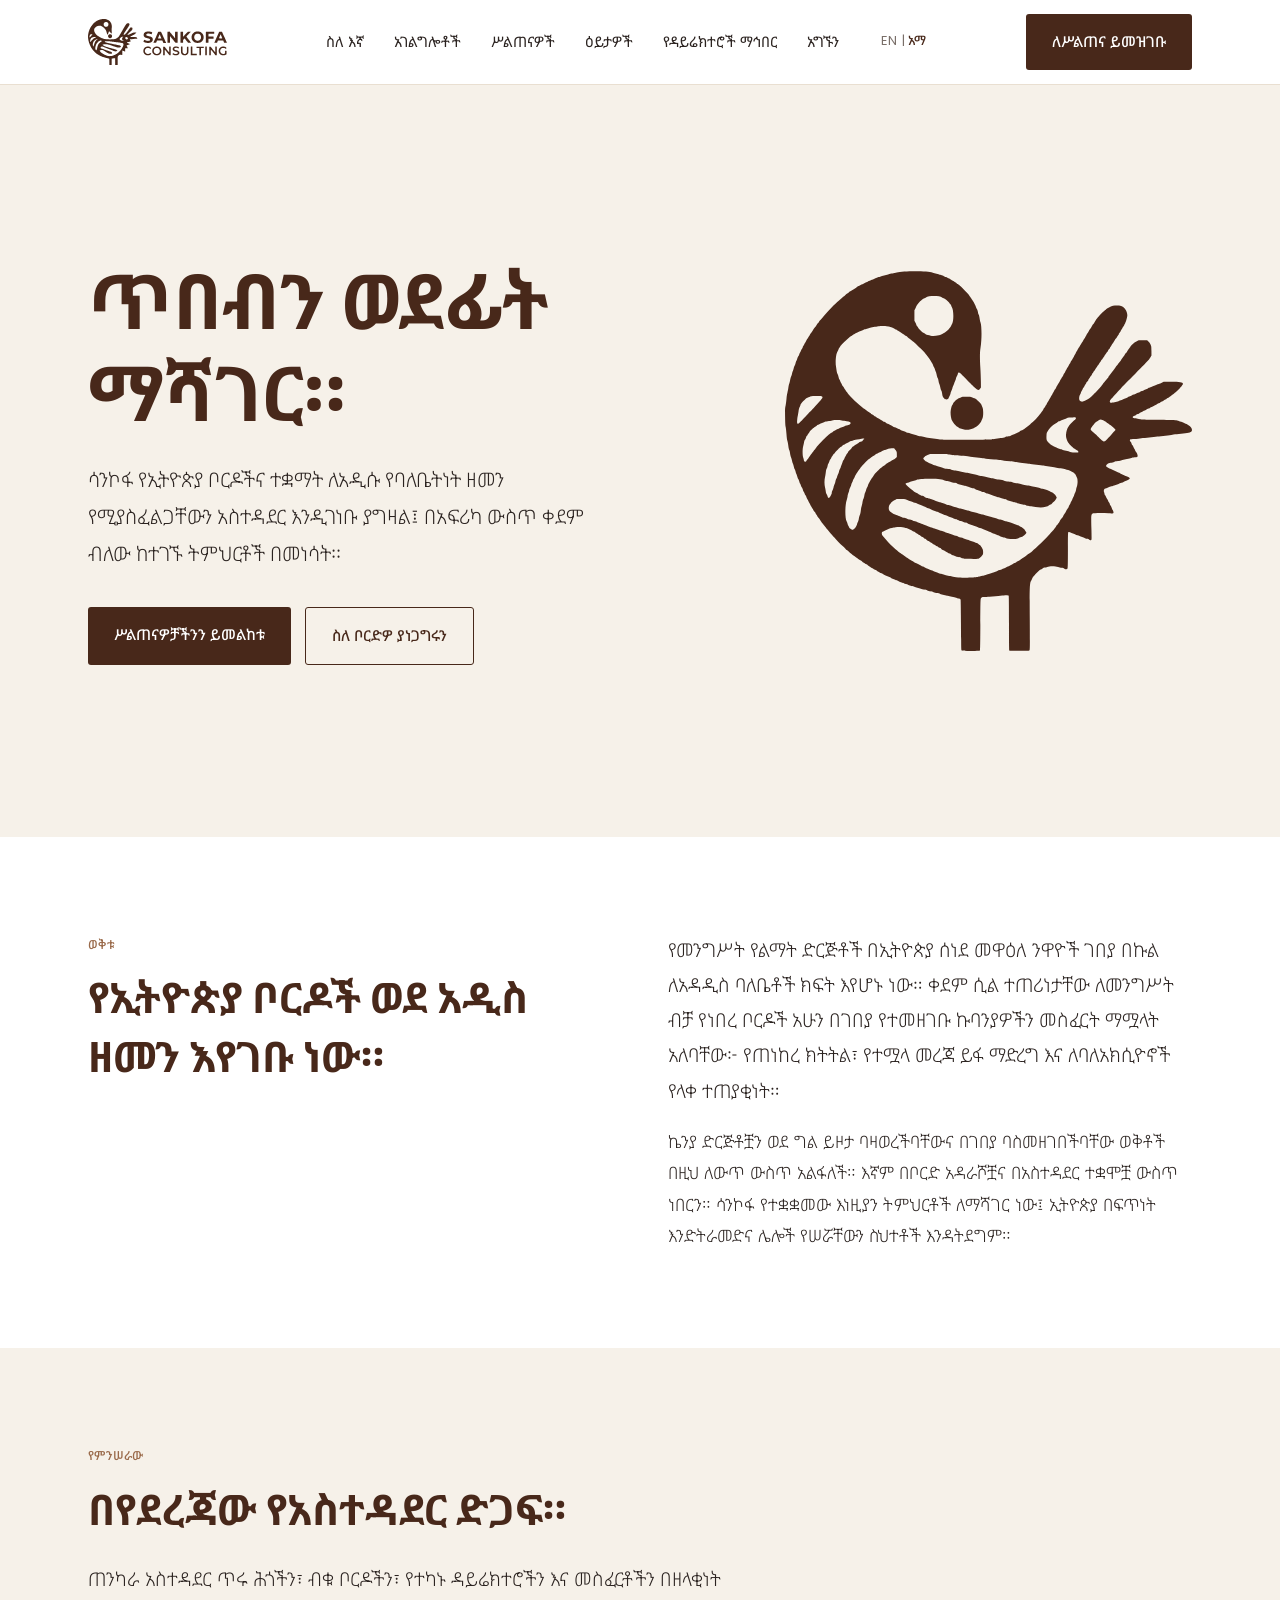
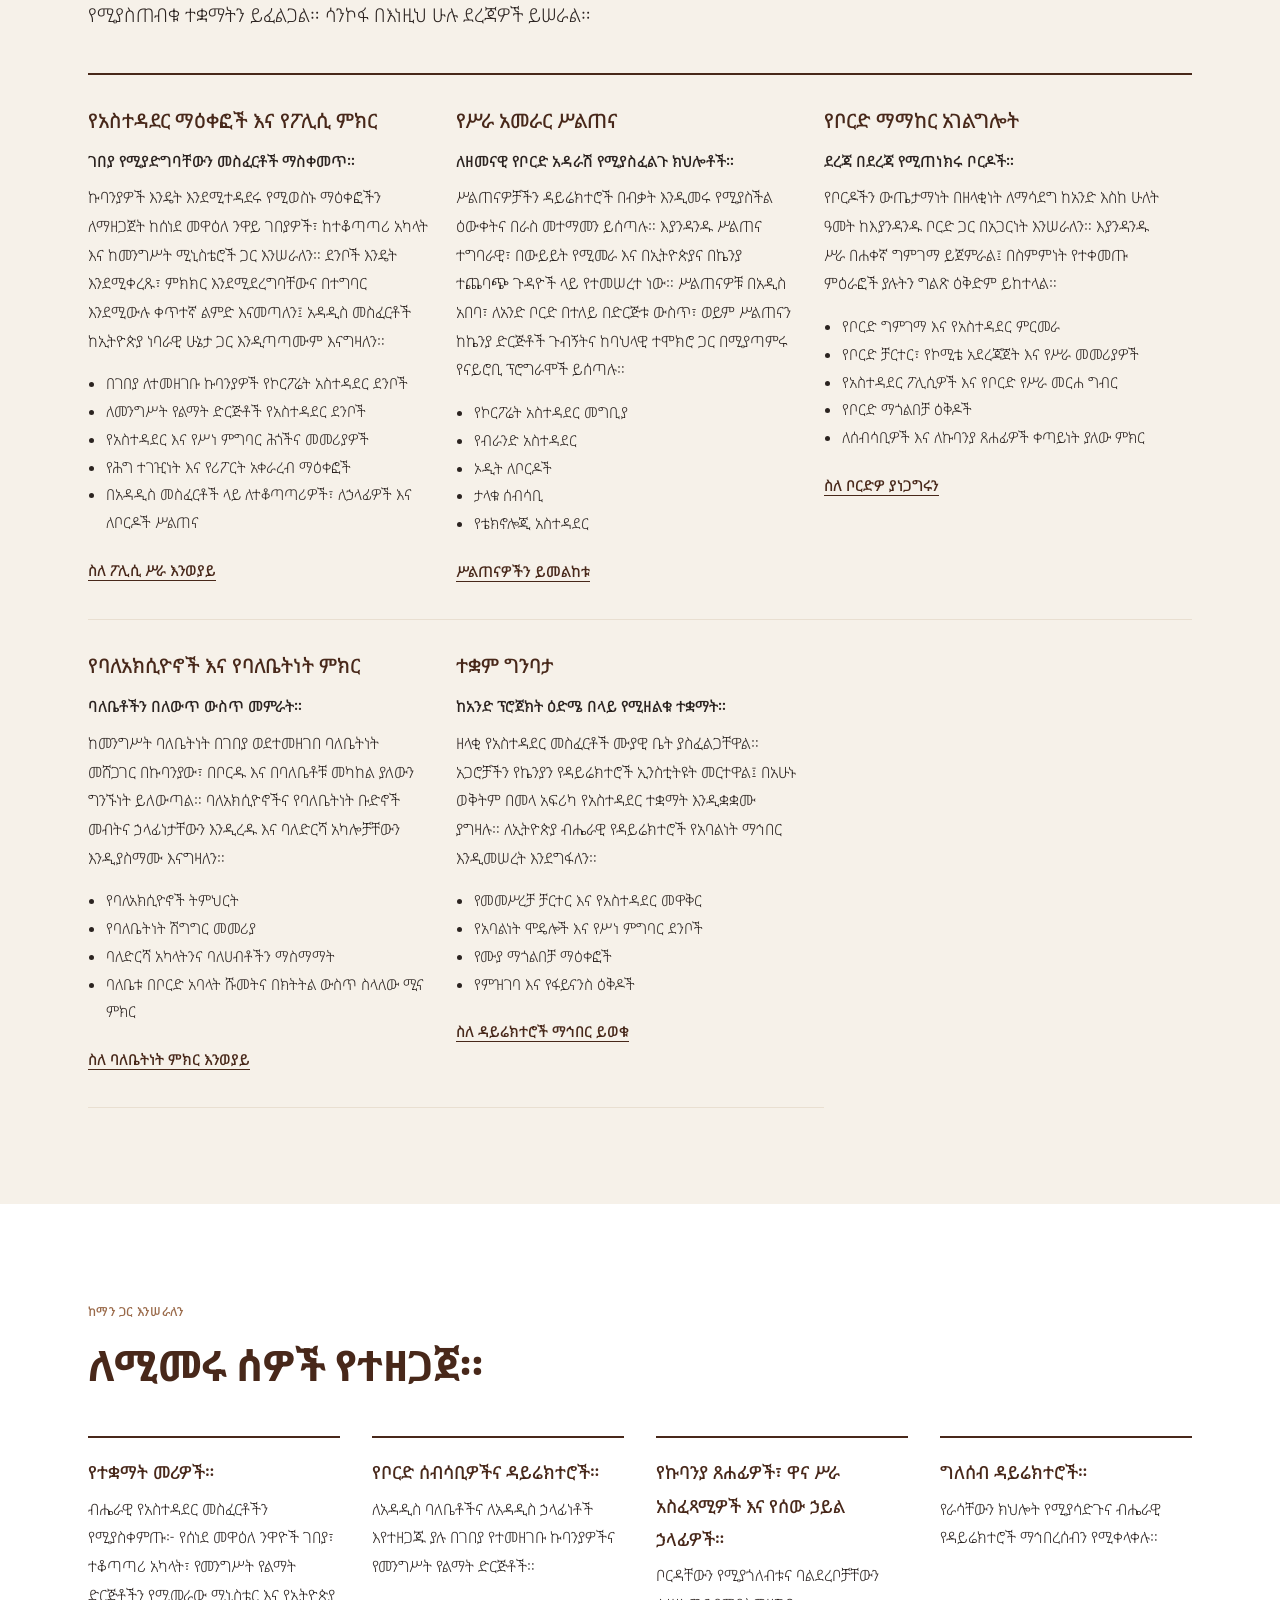
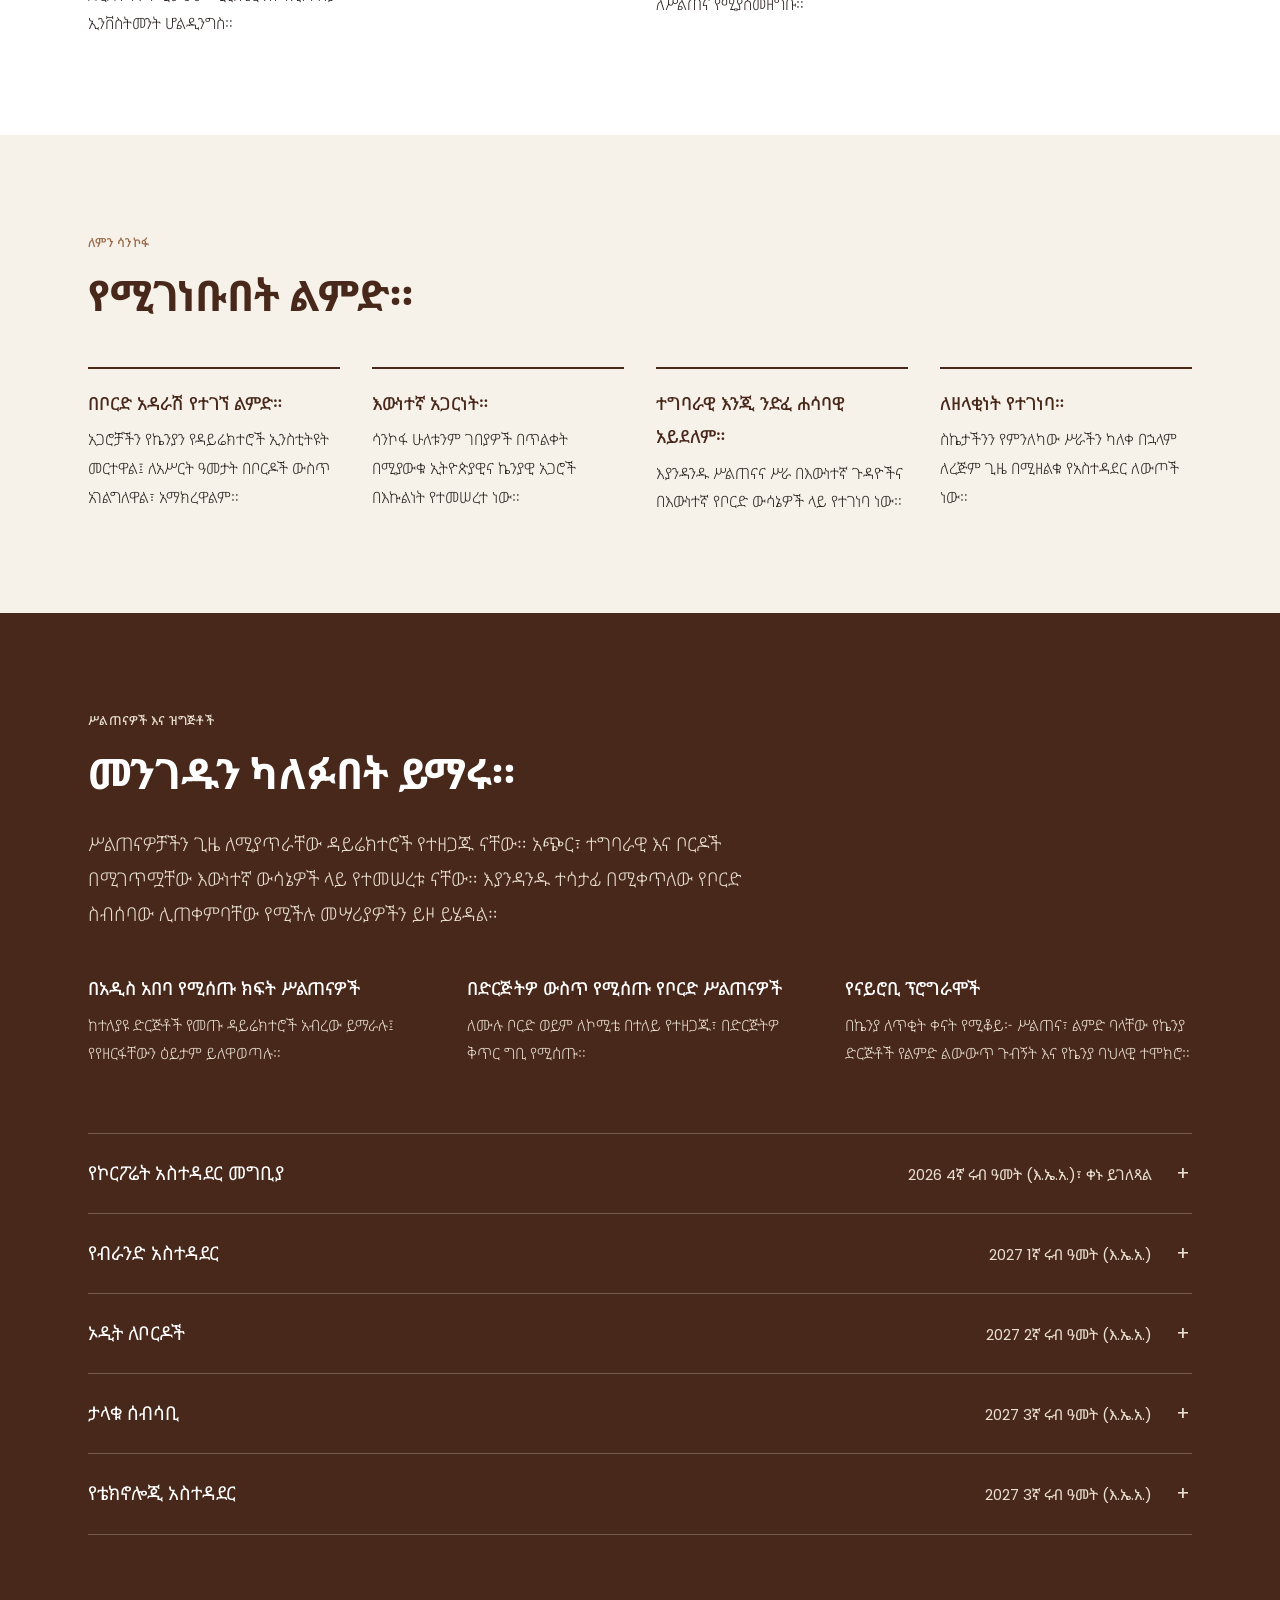
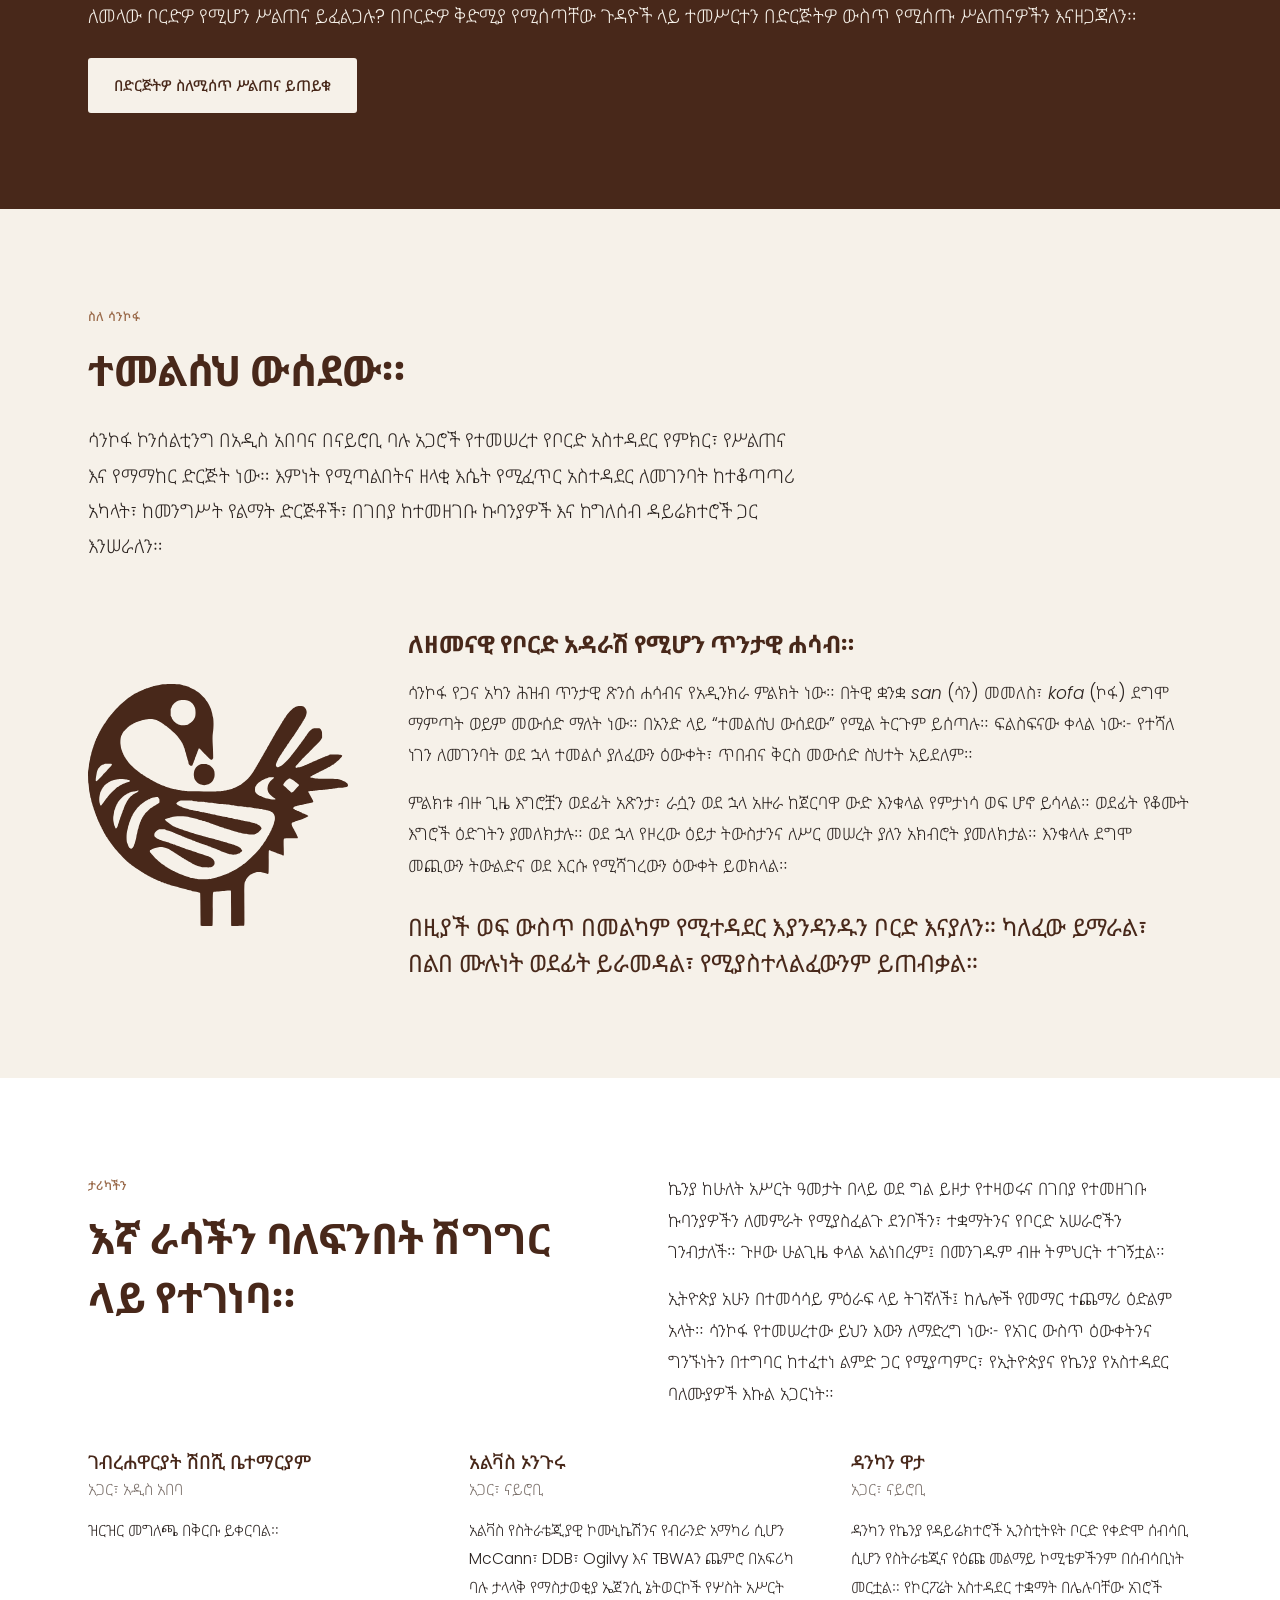
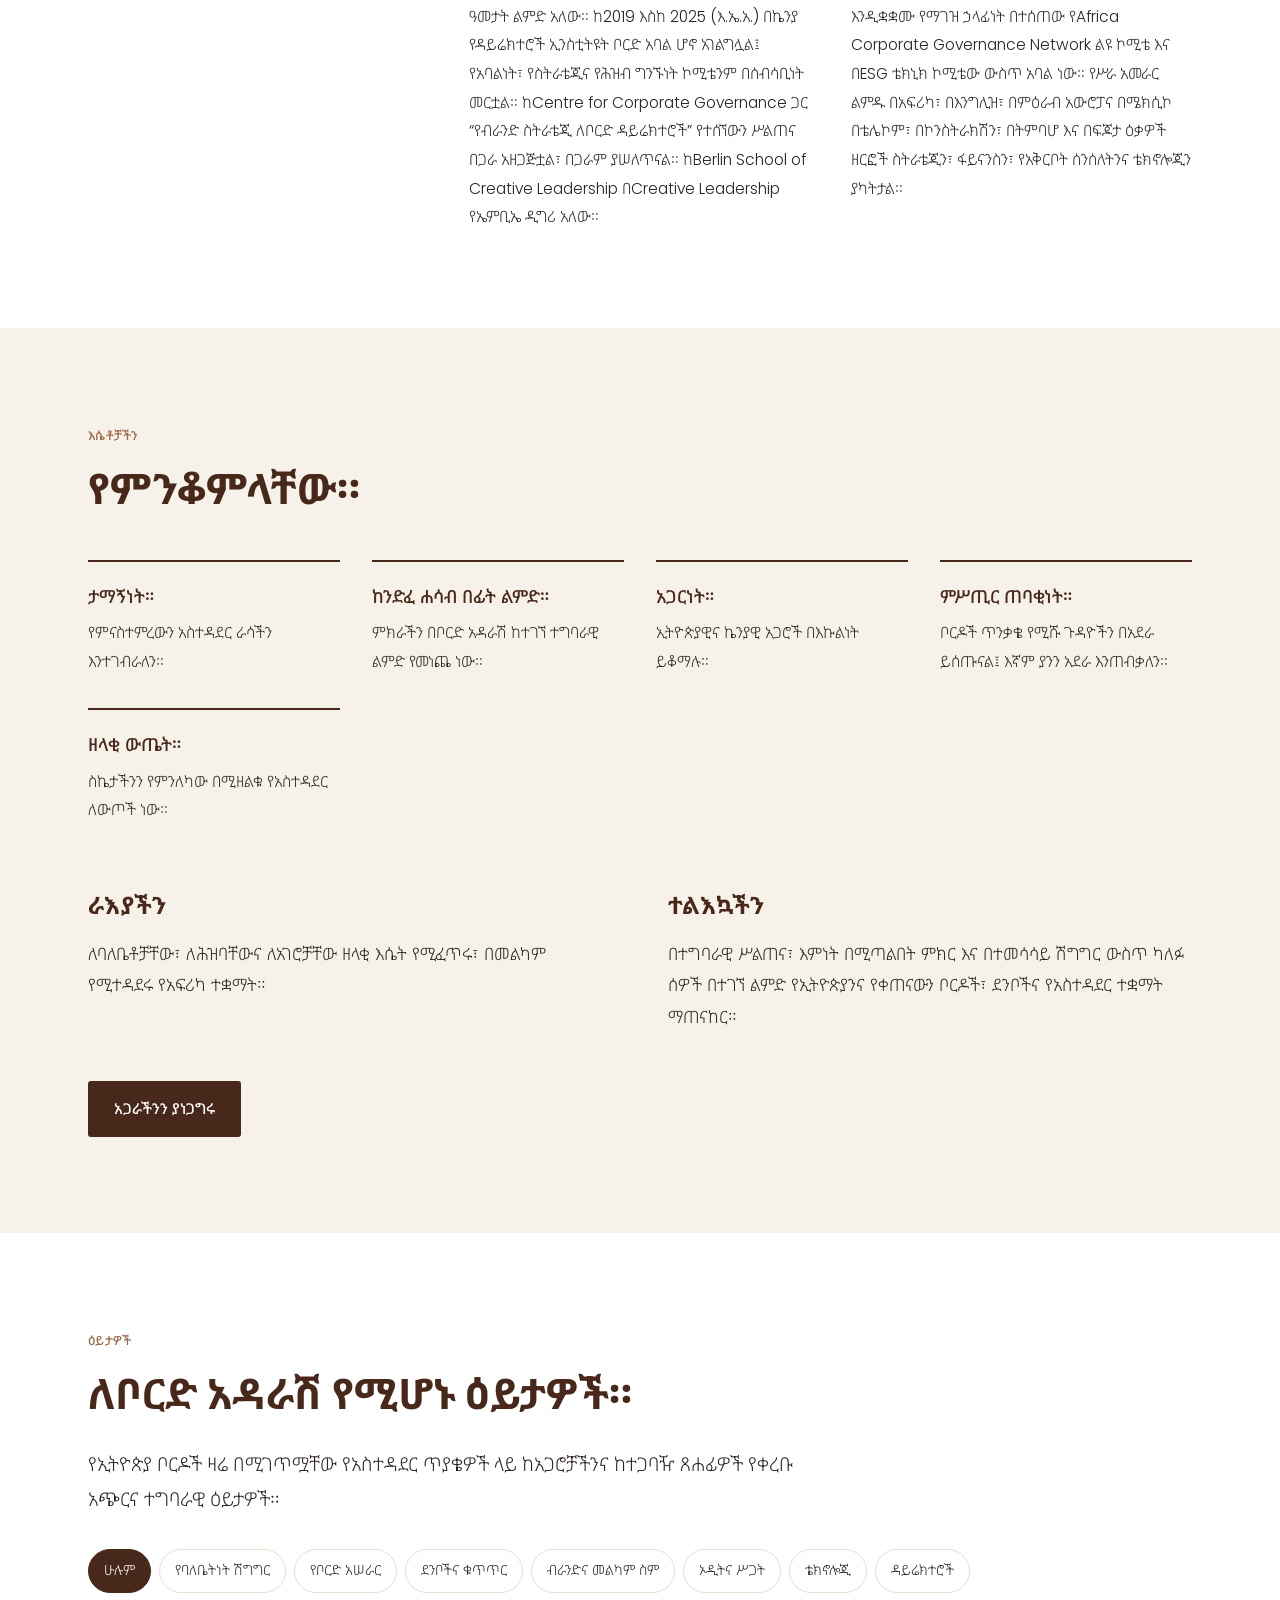
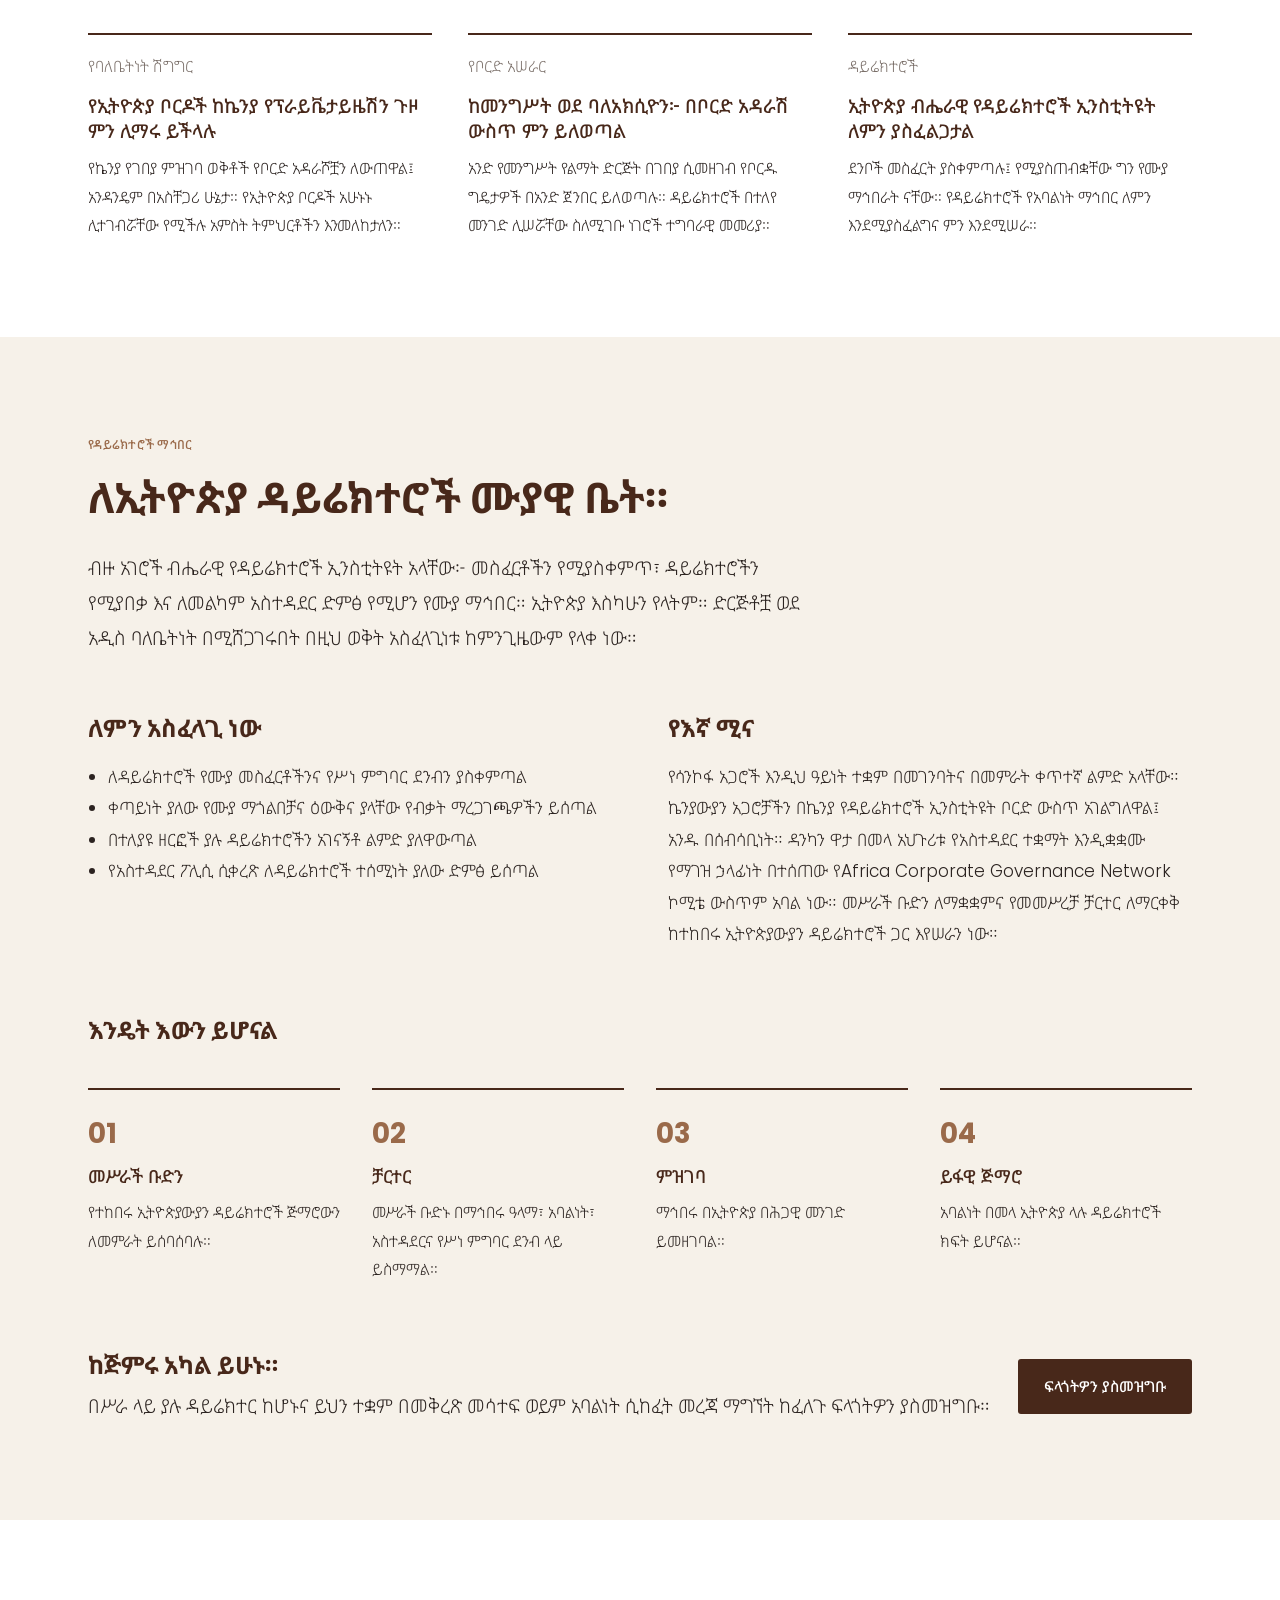
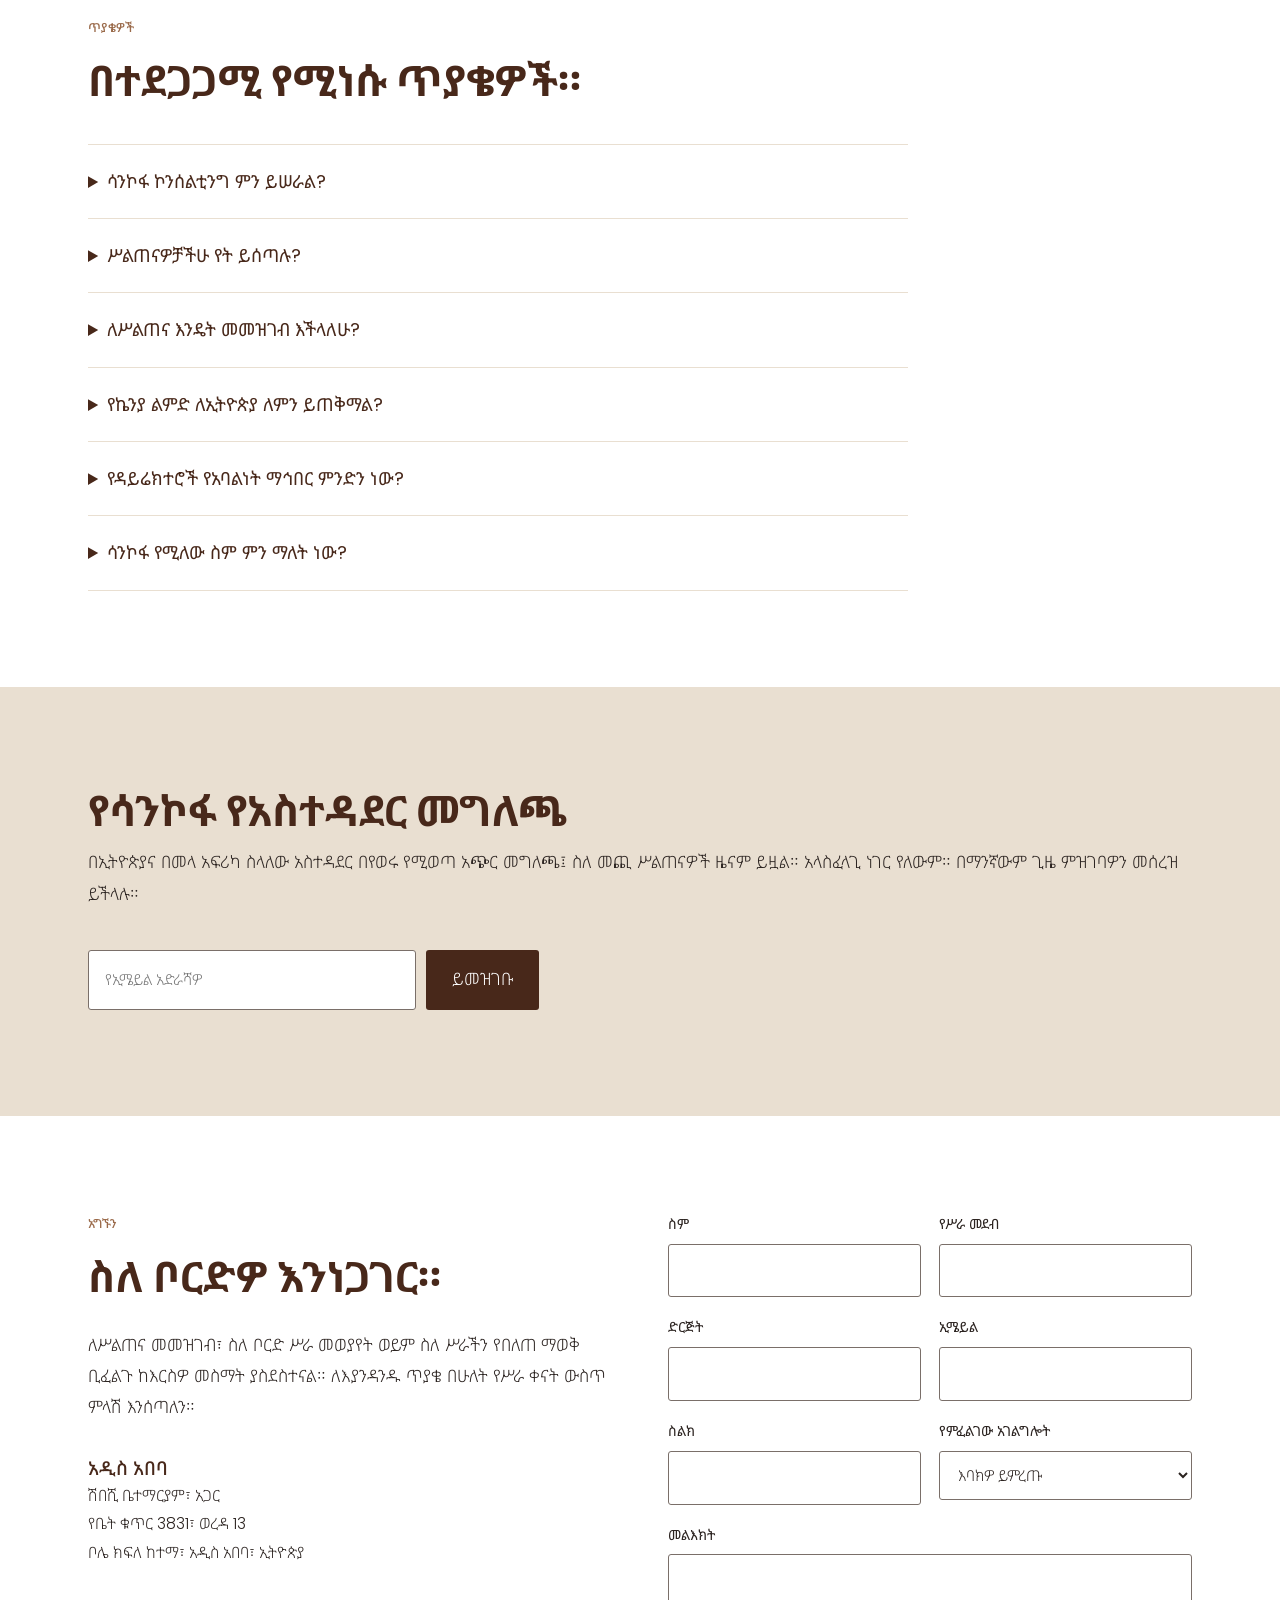
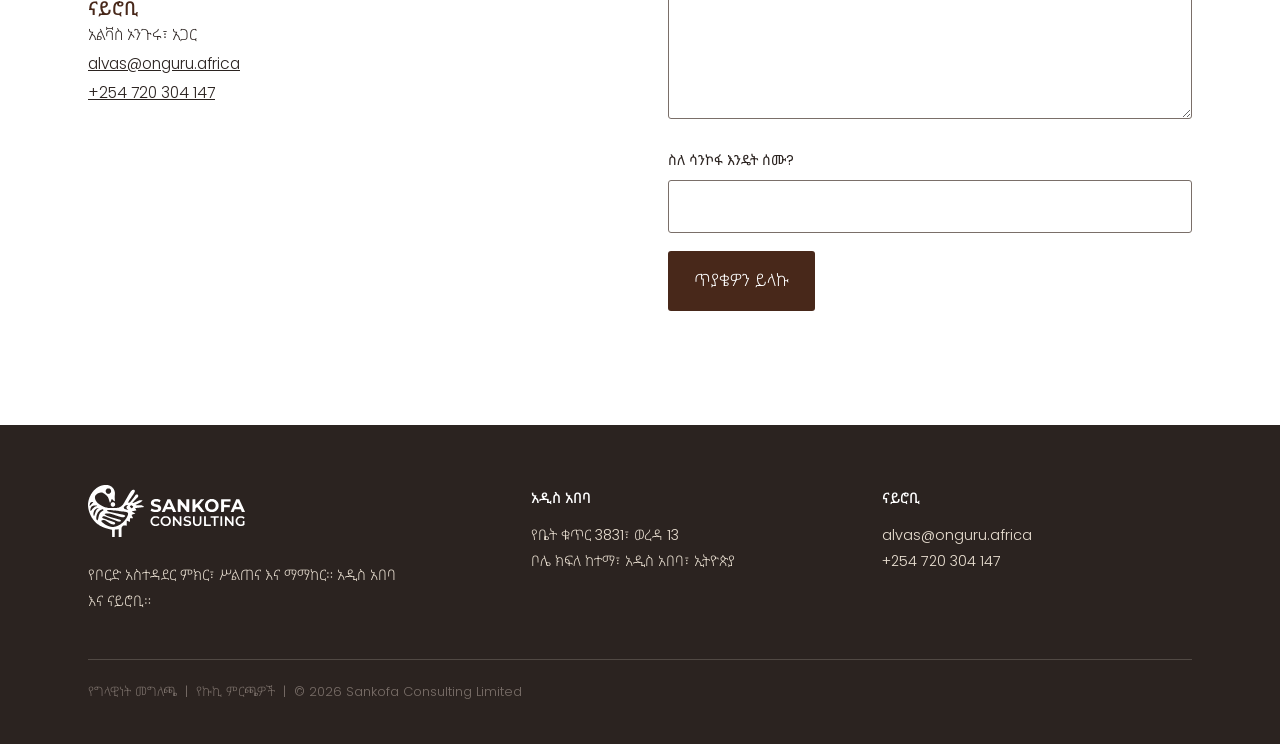
==== am/index.html @ 52d2f169 "Added Am" ====
<!doctype html>
<!-- DRAFT TRANSLATION: this Amharic copy must be reviewed by a professional
     translator and by Shibeshi Bettemariam before launch (see brief, section 6).
     Keep the structure in step with ../index.html when either page changes. -->
<html lang="am">
  <head>
    <meta charset="utf-8" />
    <meta
      name="viewport"
      content="width=device-width, initial-scale=1, viewport-fit=cover"
    />
    <title>ሳንኮፋ ኮንሰልቲንግ | የቦርድ አስተዳደር ምክር እና ሥልጠና፣ ኢትዮጵያ</title>
    <meta
      name="description"
      content="ሳንኮፋ የኢትዮጵያ ቦርዶች፣ ተቆጣጣሪ አካላት እና የመንግሥት የልማት ድርጅቶች ጠንካራ አስተዳደር እንዲገነቡ ያግዛል፤ ኬንያ ድርጅቶችን ወደ ግል ይዞታ በማዛወርና በገበያ በማስመዝገብ ካገኘችው ልምድ በመነሳት።"
    />
    <meta name="theme-color" content="#48281a" />
    <meta name="robots" content="index, follow" />
    <link rel="canonical" href="https://sankofa.africa/am/" />
    <link rel="alternate" hreflang="en" href="https://sankofa.africa/" />
    <link rel="alternate" hreflang="am" href="https://sankofa.africa/am/" />
    <link rel="alternate" hreflang="x-default" href="https://sankofa.africa/" />
    <meta property="og:type" content="website" />
    <meta property="og:site_name" content="ሳንኮፋ ኮንሰልቲንግ" />
    <meta
      property="og:title"
      content="ሳንኮፋ ኮንሰልቲንግ | የቦርድ አስተዳደር ምክር እና ሥልጠና፣ ኢትዮጵያ"
    />
    <meta
      property="og:description"
      content="ሳንኮፋ የኢትዮጵያ ቦርዶች፣ ተቆጣጣሪ አካላት እና የመንግሥት የልማት ድርጅቶች ጠንካራ አስተዳደር እንዲገነቡ ያግዛል።"
    />
    <meta property="og:url" content="https://sankofa.africa/am/" />
    <meta property="og:locale" content="am_ET" />
    <meta property="og:locale:alternate" content="en_GB" />
    <meta property="og:image" content="https://sankofa.africa/og-image.jpg" />
    <meta property="og:image:width" content="1200" />
    <meta property="og:image:height" content="630" />
    <meta name="twitter:card" content="summary_large_image" />
    <script type="application/ld+json">
      {
        "@context": "https://schema.org",
        "@graph": [
          {
            "@type": "WebPage",
            "@id": "https://sankofa.africa/am/#webpage",
            "url": "https://sankofa.africa/am/",
            "name": "ሳንኮፋ ኮንሰልቲንግ | የቦርድ አስተዳደር ምክር እና ሥልጠና፣ ኢትዮጵያ",
            "inLanguage": "am",
            "isPartOf": { "@id": "https://sankofa.africa/#website" },
            "about": { "@id": "https://sankofa.africa/#organization" }
          }
        ]
      }
    </script>
    <link rel="preconnect" href="https://fonts.googleapis.com" />
    <link rel="preconnect" href="https://fonts.gstatic.com" crossorigin />
    <link
      href="https://fonts.googleapis.com/css2?family=Poppins:wght@300;400;500;700&family=Noto+Sans+Ethiopic:wght@300;400;500;700&display=swap"
      rel="stylesheet"
    />
    <link rel="stylesheet" href="../assets/site.css" />
  </head>
  <body>
    <a class="skip" href="#main">ወደ ዋናው ይዘት ይሂዱ</a>
    <header>
      <div class="wrap nav">
        <a href="#" aria-label="ሳንኮፋ ኮንሰልቲንግ መነሻ ገጽ"
          ><img src="../assets/logo.svg" alt="ሳንኮፋ ኮንሰልቲንግ"
        /></a>
        <button
          class="menu-toggle"
          type="button"
          aria-expanded="false"
          aria-controls="primary-nav"
        >
          ማውጫ
        </button>
        <nav aria-label="ዋና ማውጫ">
          <ul id="primary-nav">
            <li><a href="#about">ስለ እኛ</a></li>
            <li><a href="#services">አገልግሎቶች</a></li>
            <li><a href="#programmes">ሥልጠናዎች</a></li>
            <li><a href="#insights">ዕይታዎች</a></li>
            <li><a href="#directors-body">የዳይሬክተሮች ማኅበር</a></li>
            <li><a href="#contact">አግኙን</a></li>
            <li class="lang">
              <a href="../index.html" lang="en" hreflang="en" aria-label="English"
                >EN</a
              >
              | <span aria-current="true">አማ</span>
            </li>
          </ul>
        </nav>
        <a class="btn" href="#programmes">ለሥልጠና ይመዝገቡ</a>
      </div>
    </header>
    <main id="main">
      <section class="hero">
        <div class="wrap">
          <div>
            <h1>ጥበብን ወደፊት ማሻገር።</h1>
            <p>
              ሳንኮፋ የኢትዮጵያ ቦርዶችና ተቋማት ለአዲሱ የባለቤትነት ዘመን የሚያስፈልጋቸውን
              አስተዳደር እንዲገነቡ ያግዛል፤ በአፍሪካ ውስጥ ቀደም ብለው ከተገኙ ትምህርቶች
              በመነሳት።
            </p>
            <div class="cta">
              <a class="btn" href="#programmes">ሥልጠናዎቻችንን ይመልከቱ</a
              ><a
                class="btn ghost"
                href="#contact"
                data-interest="Board consultancy"
                >ስለ ቦርድዎ ያነጋግሩን</a
              >
            </div>
          </div>
          <img class="bird" src="../assets/bird.svg" alt="" />
        </div>
      </section>
      <section>
        <div class="wrap moment">
          <div>
            <span class="eyebrow">ወቅቱ</span>
            <h2>የኢትዮጵያ ቦርዶች ወደ አዲስ ዘመን እየገቡ ነው።</h2>
          </div>
          <div>
            <p class="lede">
              የመንግሥት የልማት ድርጅቶች በኢትዮጵያ ሰነደ መዋዕለ ንዋዮች ገበያ በኩል ለአዳዲስ
              ባለቤቶች ክፍት እየሆኑ ነው። ቀደም ሲል ተጠሪነታቸው ለመንግሥት ብቻ የነበረ ቦርዶች
              አሁን በገበያ የተመዘገቡ ኩባንያዎችን መስፈርት ማሟላት አለባቸው፦ የጠነከረ ክትትል፣
              የተሟላ መረጃ ይፋ ማድረግ እና ለባለአክሲዮኖች የላቀ ተጠያቂነት።
            </p>
            <p style="margin-top: 18px">
              ኬንያ ድርጅቶቿን ወደ ግል ይዞታ ባዛወረችባቸውና በገበያ ባስመዘገበችባቸው ወቅቶች በዚህ
              ለውጥ ውስጥ አልፋለች። እኛም በቦርድ አዳራሾቿና በአስተዳደር ተቋሞቿ ውስጥ ነበርን።
              ሳንኮፋ የተቋቋመው እነዚያን ትምህርቶች ለማሻገር ነው፤ ኢትዮጵያ በፍጥነት እንድትራመድና
              ሌሎች የሠሯቸውን ስህተቶች እንዳትደግም።
            </p>
          </div>
        </div>
      </section>
      <section class="services alt" id="services">
        <div class="wrap">
          <span class="eyebrow">የምንሠራው</span>
          <h2>በየደረጃው የአስተዳደር ድጋፍ።</h2>
          <p class="lede">
            ጠንካራ አስተዳደር ጥሩ ሕጎችን፣ ብቁ ቦርዶችን፣ የተካኑ ዳይሬክተሮችን እና መስፈርቶችን
            በዘላቂነት የሚያስጠብቁ ተቋማትን ይፈልጋል። ሳንኮፋ በእነዚህ ሁሉ ደረጃዎች ይሠራል።
          </p>
          <div class="svc">
            <div>
              <h3>የአስተዳደር ማዕቀፎች እና የፖሊሲ ምክር</h3>
              <p class="tag">ገበያ የሚያድግባቸውን መስፈርቶች ማስቀመጥ።</p>
              <p>
                ኩባንያዎች እንዴት እንደሚተዳደሩ የሚወስኑ ማዕቀፎችን ለማዘጋጀት ከሰነደ መዋዕለ
                ንዋይ ገበያዎች፣ ከተቆጣጣሪ አካላት እና ከመንግሥት ሚኒስቴሮች ጋር እንሠራለን።
                ደንቦች እንዴት እንደሚቀረጹ፣ ምክክር እንደሚደረግባቸውና በተግባር እንደሚውሉ
                ቀጥተኛ ልምድ እናመጣለን፤ አዳዲስ መስፈርቶች ከኢትዮጵያ ነባራዊ ሁኔታ ጋር
                እንዲጣጣሙም እናግዛለን።
              </p>
              <ul>
                <li>በገበያ ለተመዘገቡ ኩባንያዎች የኮርፖሬት አስተዳደር ደንቦች</li>
                <li>ለመንግሥት የልማት ድርጅቶች የአስተዳደር ደንቦች</li>
                <li>የአስተዳደር እና የሥነ ምግባር ሕጎችና መመሪያዎች</li>
                <li>የሕግ ተገዢነት እና የሪፖርት አቀራረብ ማዕቀፎች</li>
                <li>በአዳዲስ መስፈርቶች ላይ ለተቆጣጣሪዎች፣ ለኃላፊዎች እና ለቦርዶች ሥልጠና</li>
              </ul>
              <a class="more" href="#contact" data-interest="Policy and frameworks"
                >ስለ ፖሊሲ ሥራ እንወያይ</a
              >
            </div>
            <div>
              <h3>የሥራ አመራር ሥልጠና</h3>
              <p class="tag">ለዘመናዊ የቦርድ አዳራሽ የሚያስፈልጉ ክህሎቶች።</p>
              <p>
                ሥልጠናዎቻችን ዳይሬክተሮች በብቃት እንዲመሩ የሚያስችል ዕውቀትና በራስ መተማመን
                ይሰጣሉ። እያንዳንዱ ሥልጠና ተግባራዊ፣ በውይይት የሚመራ እና በኢትዮጵያና በኬንያ
                ተጨባጭ ጉዳዮች ላይ የተመሠረተ ነው። ሥልጠናዎቹ በአዲስ አበባ፣ ለአንድ ቦርድ
                በተለይ በድርጅቱ ውስጥ፣ ወይም ሥልጠናን ከኬንያ ድርጅቶች ጉብኝትና ከባህላዊ ተሞክሮ
                ጋር በሚያጣምሩ የናይሮቢ ፕሮግራሞች ይሰጣሉ።
              </p>
              <ul>
                <li>የኮርፖሬት አስተዳደር መግቢያ</li>
                <li>የብራንድ አስተዳደር</li>
                <li>ኦዲት ለቦርዶች</li>
                <li>ታላቁ ሰብሳቢ</li>
                <li>የቴክኖሎጂ አስተዳደር</li>
              </ul>
              <a class="more" href="#programmes">ሥልጠናዎችን ይመልከቱ</a>
            </div>
            <div>
              <h3>የቦርድ ማማከር አገልግሎት</h3>
              <p class="tag">ደረጃ በደረጃ የሚጠነክሩ ቦርዶች።</p>
              <p>
                የቦርዶችን ውጤታማነት በዘላቂነት ለማሳደግ ከአንድ እስከ ሁለት ዓመት ከእያንዳንዱ
                ቦርድ ጋር በአጋርነት እንሠራለን። እያንዳንዱ ሥራ በሐቀኛ ግምገማ ይጀምራል፤
                በስምምነት የተቀመጡ ምዕራፎች ያሉትን ግልጽ ዕቅድም ይከተላል።
              </p>
              <ul>
                <li>የቦርድ ግምገማ እና የአስተዳደር ምርመራ</li>
                <li>የቦርድ ቻርተር፣ የኮሚቴ አደረጃጀት እና የሥራ መመሪያዎች</li>
                <li>የአስተዳደር ፖሊሲዎች እና የቦርድ የሥራ መርሐ ግብር</li>
                <li>የቦርድ ማጎልበቻ ዕቅዶች</li>
                <li>ለሰብሳቢዎች እና ለኩባንያ ጸሐፊዎች ቀጣይነት ያለው ምክር</li>
              </ul>
              <a class="more" href="#contact" data-interest="Board consultancy"
                >ስለ ቦርድዎ ያነጋግሩን</a
              >
            </div>
            <div>
              <h3>የባለአክሲዮኖች እና የባለቤትነት ምክር</h3>
              <p class="tag">ባለቤቶችን በለውጥ ውስጥ መምራት።</p>
              <p>
                ከመንግሥት ባለቤትነት በገበያ ወደተመዘገበ ባለቤትነት መሸጋገር በኩባንያው፣ በቦርዱ
                እና በባለቤቶቹ መካከል ያለውን ግንኙነት ይለውጣል። ባለአክሲዮኖችና የባለቤትነት
                ቡድኖች መብትና ኃላፊነታቸውን እንዲረዱ እና ባለድርሻ አካሎቻቸውን እንዲያስማሙ
                እናግዛለን።
              </p>
              <ul>
                <li>የባለአክሲዮኖች ትምህርት</li>
                <li>የባለቤትነት ሽግግር መመሪያ</li>
                <li>ባለድርሻ አካላትንና ባለሀብቶችን ማስማማት</li>
                <li>ባለቤቱ በቦርድ አባላት ሹመትና በክትትል ውስጥ ስላለው ሚና ምክር</li>
              </ul>
              <a class="more" href="#contact" data-interest="Shareholder advisory"
                >ስለ ባለቤትነት ምክር እንወያይ</a
              >
            </div>
            <div>
              <h3>ተቋም ግንባታ</h3>
              <p class="tag">ከአንድ ፕሮጀክት ዕድሜ በላይ የሚዘልቁ ተቋማት።</p>
              <p>
                ዘላቂ የአስተዳደር መስፈርቶች ሙያዊ ቤት ያስፈልጋቸዋል። አጋሮቻችን የኬንያን
                የዳይሬክተሮች ኢንስቲትዩት መርተዋል፤ በአሁኑ ወቅትም በመላ አፍሪካ የአስተዳደር
                ተቋማት እንዲቋቋሙ ያግዛሉ። ለኢትዮጵያ ብሔራዊ የዳይሬክተሮች የአባልነት ማኅበር
                እንዲመሠረት እንደግፋለን።
              </p>
              <ul>
                <li>የመመሥረቻ ቻርተር እና የአስተዳደር መዋቅር</li>
                <li>የአባልነት ሞዴሎች እና የሥነ ምግባር ደንቦች</li>
                <li>የሙያ ማጎልበቻ ማዕቀፎች</li>
                <li>የምዝገባ እና የፋይናንስ ዕቅዶች</li>
              </ul>
              <a class="more" href="#directors-body">ስለ ዳይሬክተሮች ማኅበር ይወቁ</a>
            </div>
          </div>
        </div>
      </section>
      <section>
        <div class="wrap">
          <span class="eyebrow">ከማን ጋር እንሠራለን</span>
          <h2>ለሚመሩ ሰዎች የተዘጋጀ።</h2>
          <ul class="points">
            <li>
              <strong>የተቋማት መሪዎች።</strong> ብሔራዊ የአስተዳደር መስፈርቶችን የሚያስቀምጡ፦
              የሰነደ መዋዕለ ንዋዮች ገበያ፣ ተቆጣጣሪ አካላት፣ የመንግሥት የልማት ድርጅቶችን
              የሚመራው ሚኒስቴር እና የኢትዮጵያ ኢንቨስትመንት ሆልዲንግስ።
            </li>
            <li>
              <strong>የቦርድ ሰብሳቢዎችና ዳይሬክተሮች።</strong> ለአዳዲስ ባለቤቶችና ለአዳዲስ
              ኃላፊነቶች እየተዘጋጁ ያሉ በገበያ የተመዘገቡ ኩባንያዎችና የመንግሥት የልማት
              ድርጅቶች።
            </li>
            <li>
              <strong>የኩባንያ ጸሐፊዎች፣ ዋና ሥራ አስፈጻሚዎች እና የሰው ኃይል
              ኃላፊዎች።</strong>
              ቦርዳቸውን የሚያጎለብቱና ባልደረቦቻቸውን ለሥልጠና የሚያስመዘግቡ።
            </li>
            <li>
              <strong>ግለሰብ ዳይሬክተሮች።</strong> የራሳቸውን ክህሎት የሚያሳድጉና ብሔራዊ
              የዳይሬክተሮች ማኅበረሰብን የሚቀላቀሉ።
            </li>
          </ul>
        </div>
      </section>
      <section class="alt">
        <div class="wrap">
          <span class="eyebrow">ለምን ሳንኮፋ</span>
          <h2>የሚገነቡበት ልምድ።</h2>
          <ul class="points">
            <li>
              <strong>በቦርድ አዳራሽ የተገኘ ልምድ።</strong> አጋሮቻችን የኬንያን የዳይሬክተሮች
              ኢንስቲትዩት መርተዋል፤ ለአሥርት ዓመታት በቦርዶች ውስጥ አገልግለዋል፣
              አማክረዋልም።
            </li>
            <li>
              <strong>እውነተኛ አጋርነት።</strong> ሳንኮፋ ሁለቱንም ገበያዎች በጥልቀት
              በሚያውቁ ኢትዮጵያዊና ኬንያዊ አጋሮች በእኩልነት የተመሠረተ ነው።
            </li>
            <li>
              <strong>ተግባራዊ እንጂ ንድፈ ሐሳባዊ አይደለም።</strong> እያንዳንዱ ሥልጠናና
              ሥራ በእውነተኛ ጉዳዮችና በእውነተኛ የቦርድ ውሳኔዎች ላይ የተገነባ ነው።
            </li>
            <li>
              <strong>ለዘላቂነት የተገነባ።</strong> ስኬታችንን የምንለካው ሥራችን ካለቀ በኋላም
              ለረጅም ጊዜ በሚዘልቁ የአስተዳደር ለውጦች ነው።
            </li>
          </ul>
        </div>
      </section>
      <section class="prog" id="programmes">
        <div class="wrap">
          <span class="eyebrow">ሥልጠናዎች እና ዝግጅቶች</span>
          <h2>መንገዱን ካለፉበት ይማሩ።</h2>
          <p class="lede">
            ሥልጠናዎቻችን ጊዜ ለሚያጥራቸው ዳይሬክተሮች የተዘጋጁ ናቸው። አጭር፣ ተግባራዊ እና ቦርዶች
            በሚገጥሟቸው እውነተኛ ውሳኔዎች ላይ የተመሠረቱ ናቸው። እያንዳንዱ ተሳታፊ በሚቀጥለው
            የቦርድ ስብሰባው ሊጠቀምባቸው የሚችሉ መሣሪያዎችን ይዞ ይሄዳል።
          </p>
          <div class="formats">
            <div>
              <h3>በአዲስ አበባ የሚሰጡ ክፍት ሥልጠናዎች</h3>
              <p>
                ከተለያዩ ድርጅቶች የመጡ ዳይሬክተሮች አብረው ይማራሉ፤ የየዘርፋቸውን ዕይታም
                ይለዋወጣሉ።
              </p>
            </div>
            <div>
              <h3>በድርጅትዎ ውስጥ የሚሰጡ የቦርድ ሥልጠናዎች</h3>
              <p>ለሙሉ ቦርድ ወይም ለኮሚቴ በተለይ የተዘጋጁ፣ በድርጅትዎ ቅጥር ግቢ የሚሰጡ።</p>
            </div>
            <div>
              <h3>የናይሮቢ ፕሮግራሞች</h3>
              <p>
                በኬንያ ለጥቂት ቀናት የሚቆይ፦ ሥልጠና፣ ልምድ ባላቸው የኬንያ ድርጅቶች የልምድ
                ልውውጥ ጉብኝት እና የኬንያ ባህላዊ ተሞክሮ።
              </p>
            </div>
          </div>

          <!-- TODO: confirm dates and fees, and link brochures (PDF) once designed. -->
          <details>
            <summary>
              የኮርፖሬት አስተዳደር መግቢያ<span>2026 4ኛ ሩብ ዓመት (እ.ኤ.አ.)፣ ቀኑ ይገለጻል</span>
            </summary>
            <div class="detail">
              <p>
                ለእያንዳንዱ ዳይሬክተር መሠረት የሆነ ሥልጠና። ቦርዶች ለምን እንደሚያስፈልጉ፣
                ዳይሬክተሮች ያለባቸውን ግዴታ እና አንድ ኩባንያ ከመንግሥት ባለቤትነት በገበያ
                ወደተመዘገበ ባለቤትነት ሲሸጋገር ምን እንደሚለወጥ ይዳስሳል።
              </p>
              <h4>የሚማሩት</h4>
              <ul>
                <li>የዳይሬክተርን ሚና፣ ግዴታና ተጠያቂነት መረዳት</li>
                <li>የቦርድን ሥራ ከሥራ አመራሩ ሥራ መለየት</li>
                <li>የመልካም አስተዳደር መሠረታዊ መርሆችን በራስዎ ቦርድ ላይ መተግበር</li>
                <li>ለገበያ ምዝገባ፣ መረጃ ይፋ ለማድረግና ለባለአክሲዮኖች ተጠያቂነት መዘጋጀት</li>
              </ul>
              <h4>ማን ቢሳተፍ ይመረጣል</h4>
              <p>
                አዲስና በሥራ ላይ ያሉ ዳይሬክተሮች፤ በተለይ በገበያ ለመመዝገብ የሚዘጋጁ ወይም
                በቅርቡ ወደ ግል ይዞታ የተዛወሩ ኩባንያዎች ዳይሬክተሮች።
              </p>
              <div class="actions">
                <a
                  class="btn"
                  href="#contact"
                  data-interest="Training"
                  data-programme="የኮርፖሬት አስተዳደር መግቢያ"
                  >ይመዝገቡ</a
                >
                <span class="muted">የአሰጣጥ ሁኔታውና ክፍያው ይገለጻል። ብሮሹር በቅርቡ ይቀርባል።</span>
              </div>
            </div>
          </details>
          <details>
            <summary>የብራንድ አስተዳደር<span>2027 1ኛ ሩብ ዓመት (እ.ኤ.አ.)</span></summary>
            <div class="detail">
              <p>
                የአንድ ኩባንያ መልካም ስም እጅግ ውድ ከሆኑ ሀብቶቹ አንዱ ነው፤ ሆኖም የሚከታተሉት
                ቦርዶች ጥቂት ናቸው። “የብራንድ ስትራቴጂ ለቦርድ ዳይሬክተሮች” በተሰኘው ፕሮግራም
                ላይ የተመሠረተው ይህ ሥልጠና ብራንድን እንደ አስተዳደር ጉዳይ ይመለከታል።
              </p>
              <h4>የሚማሩት</h4>
              <ul>
                <li>ብራንድን የቦርድ ክትትል የሚያስፈልገው ስትራቴጂያዊ ሀብት አድርጎ መመልከት</li>
                <li>ስለ ብራንድ ስትራቴጂ ለሥራ አመራሩ ትክክለኛ ጥያቄዎችን ማቅረብ</li>
                <li>የብራንድ ጤንነት አመልካቾችን ማንበብ እና የመልካም ስም ሥጋትን መከታተል</li>
                <li>በብራንድ ቀውስ ወቅት ቦርዱን መምራት</li>
              </ul>
              <h4>ማን ቢሳተፍ ይመረጣል</h4>
              <p>
                ዳይሬክተሮች፣ ሰብሳቢዎች እና ስለ ስትራቴጂና መልካም ስም ለቦርድ ሪፖርት የሚያቀርቡ
                የሥራ ኃላፊዎች።
              </p>
              <div class="actions">
                <a
                  class="btn"
                  href="#contact"
                  data-interest="Training"
                  data-programme="የብራንድ አስተዳደር"
                  >ይመዝገቡ</a
                >
                <span class="muted">የአሰጣጥ ሁኔታውና ክፍያው ይገለጻል። ብሮሹር በቅርቡ ይቀርባል።</span>
              </div>
            </div>
          </details>
          <details>
            <summary>ኦዲት ለቦርዶች<span>2027 2ኛ ሩብ ዓመት (እ.ኤ.አ.)</span></summary>
            <div class="detail">
              <p>
                የፋይናንስ ክትትል ቦርዱ ለባለአክሲዮኖች ካለበት ግዴታ ዋነኛው ነው። ይህ ሥልጠና
                ኦዲትን፣ ሥጋትንና የፋይናንስ ሪፖርትን በመከታተል ረገድ በራስ መተማመንን
                ይገነባል።
              </p>
              <h4>የሚማሩት</h4>
              <ul>
                <li>የውጤታማ የኦዲት ኮሚቴን ሚናና አደረጃጀት መረዳት</li>
                <li>የውስጥና የውጭ ኦዲትን መከታተል</li>
                <li>የሂሳብ መግለጫዎችንና ቁልፍ የሥጋት አመልካቾችን መተንተን</li>
                <li>የውስጥ ቁጥጥርንና የሥጋት አስተዳደርን ማጠናከር</li>
              </ul>
              <h4>ማን ቢሳተፍ ይመረጣል</h4>
              <p>
                የኦዲትና የሥጋት ኮሚቴ አባላት፣ ሰብሳቢዎች እና የፋይናንስ ሙያ ዳራ የሌላቸው
                ዳይሬክተሮች።
              </p>
              <div class="actions">
                <a
                  class="btn"
                  href="#contact"
                  data-interest="Training"
                  data-programme="ኦዲት ለቦርዶች"
                  >ይመዝገቡ</a
                >
                <span class="muted">የአሰጣጥ ሁኔታውና ክፍያው ይገለጻል። ብሮሹር በቅርቡ ይቀርባል።</span>
              </div>
            </div>
          </details>
          <details>
            <summary>ታላቁ ሰብሳቢ<span>2027 3ኛ ሩብ ዓመት (እ.ኤ.አ.)</span></summary>
            <div class="detail">
              <p>
                ሰብሳቢው የመላውን ቦርድ መንፈስ ይወስናል። ይህ ሥልጠና ታላቅ የቦርድ አመራር
                በተግባር ምን እንደሚመስል ይዳስሳል።
              </p>
              <h4>የሚማሩት</h4>
              <ul>
                <li>ውጤታማና ትኩረት ያላቸው የቦርድ ስብሰባዎችን መምራት</li>
                <li>ከዋና ሥራ አስፈጻሚው ጋር ጠንካራና ሚዛናዊ ግንኙነት መገንባት</li>
                <li>የቦርድ ውስጥ ግንኙነቶችን፣ የሐሳብ ልዩነቶችንና አስቸጋሪ ውይይቶችን መምራት</li>
                <li>የቦርድ ግምገማንና የመተካካት ዕቅድን መምራት</li>
              </ul>
              <h4>ማን ቢሳተፍ ይመረጣል</h4>
              <p>በሥራ ላይ ያሉና ወደፊት ሰብሳቢ ለመሆን የሚያስቡ፣ እንዲሁም የኮሚቴ ሰብሳቢዎች።</p>
              <div class="actions">
                <a
                  class="btn"
                  href="#contact"
                  data-interest="Training"
                  data-programme="ታላቁ ሰብሳቢ"
                  >ይመዝገቡ</a
                >
                <span class="muted">የአሰጣጥ ሁኔታውና ክፍያው ይገለጻል። ብሮሹር በቅርቡ ይቀርባል።</span>
              </div>
            </div>
          </details>
          <details>
            <summary>የቴክኖሎጂ አስተዳደር<span>2027 3ኛ ሩብ ዓመት (እ.ኤ.አ.)</span></summary>
            <div class="detail">
              <p>
                ቴክኖሎጂ አሁን በየዘርፉ ስትራቴጂን፣ ሥጋትንና እሴትን ይወስናል። ይህ ሥልጠና
                ቦርዶች ቴክኖሎጂን በልበ ሙሉነት እንዲከታተሉ ያስችላል።
              </p>
              <h4>የሚማሩት</h4>
              <ul>
                <li>የቴክኖሎጂ ስትራቴጂንና ዋና ዋና የዲጂታል ኢንቨስትመንቶችን መከታተል</li>
                <li>የሳይበር ደህንነትንና የመረጃ ሥጋትን መረዳትና መምራት</li>
                <li>ስለ ሰው ሠራሽ አስተውሎት ትክክለኛ ጥያቄዎችን ማቅረብ</li>
                <li>የቴክኖሎጂ ዕውቀትን በቦርዱ ስብጥር ውስጥ ማካተት</li>
              </ul>
              <h4>ማን ቢሳተፍ ይመረጣል</h4>
              <p>ሁሉም ዳይሬክተሮች፤ በተለይ በሥጋት፣ በኦዲትና በስትራቴጂ ኮሚቴዎች ውስጥ ያሉ።</p>
              <div class="actions">
                <a
                  class="btn"
                  href="#contact"
                  data-interest="Training"
                  data-programme="የቴክኖሎጂ አስተዳደር"
                  >ይመዝገቡ</a
                >
                <span class="muted">የአሰጣጥ ሁኔታውና ክፍያው ይገለጻል። ብሮሹር በቅርቡ ይቀርባል።</span>
              </div>
            </div>
          </details>

          <div class="closing">
            <p>
              ለመላው ቦርድዎ የሚሆን ሥልጠና ይፈልጋሉ? በቦርድዎ ቅድሚያ የሚሰጣቸው ጉዳዮች ላይ
              ተመሥርተን በድርጅትዎ ውስጥ የሚሰጡ ሥልጠናዎችን እናዘጋጃለን።
            </p>
            <a
              class="btn"
              href="#contact"
              data-interest="Training"
              data-message="ለቦርዳችን በድርጅታችን ውስጥ ስለሚሰጥ ሥልጠና መወያየት እፈልጋለሁ።"
              >በድርጅትዎ ስለሚሰጥ ሥልጠና ይጠይቁ</a
            >
          </div>
        </div>
      </section>
      <section class="alt" id="about">
        <div class="wrap">
          <span class="eyebrow">ስለ ሳንኮፋ</span>
          <h2>ተመልሰህ ውሰደው።</h2>
          <p class="lede">
            ሳንኮፋ ኮንሰልቲንግ በአዲስ አበባና በናይሮቢ ባሉ አጋሮች የተመሠረተ የቦርድ አስተዳደር
            የምክር፣ የሥልጠና እና የማማከር ድርጅት ነው። እምነት የሚጣልበትና ዘላቂ እሴት የሚፈጥር
            አስተዳደር ለመገንባት ከተቆጣጣሪ አካላት፣ ከመንግሥት የልማት ድርጅቶች፣ በገበያ ከተመዘገቡ
            ኩባንያዎች እና ከግለሰብ ዳይሬክተሮች ጋር እንሠራለን።
          </p>
        </div>
        <div class="wrap name" style="margin-top: 64px">
          <img src="../assets/bird.svg" alt="የሳንኮፋ ወፍ" />
          <div>
            <h3 class="sub">ለዘመናዊ የቦርድ አዳራሽ የሚሆን ጥንታዊ ሐሳብ።</h3>
            <p>
              ሳንኮፋ የጋና አካን ሕዝብ ጥንታዊ ጽንሰ ሐሳብና የአዲንክራ ምልክት ነው። በትዊ ቋንቋ
              <i lang="tw">san</i> (ሳን) መመለስ፣ <i lang="tw">kofa</i> (ኮፋ) ደግሞ
              ማምጣት ወይም መውሰድ ማለት ነው። በአንድ ላይ “ተመልሰህ ውሰደው” የሚል ትርጉም
              ይሰጣሉ። ፍልስፍናው ቀላል ነው፦ የተሻለ ነገን ለመገንባት ወደ ኋላ ተመልሶ ያለፈውን
              ዕውቀት፣ ጥበብና ቅርስ መውሰድ ስህተት አይደለም።
            </p>
            <p>
              ምልክቱ ብዙ ጊዜ እግሮቿን ወደፊት አጽንታ፣ ራሷን ወደ ኋላ አዙራ ከጀርባዋ ውድ
              እንቁላል የምታነሳ ወፍ ሆኖ ይሳላል። ወደፊት የቆሙት እግሮች ዕድገትን ያመለክታሉ።
              ወደ ኋላ የዞረው ዕይታ ትውስታንና ለሥር መሠረት ያለን አክብሮት ያመለክታል።
              እንቁላሉ ደግሞ መጪውን ትውልድና ወደ እርሱ የሚሻገረውን ዕውቀት ይወክላል።
            </p>
            <blockquote>
              በዚያች ወፍ ውስጥ በመልካም የሚተዳደር እያንዳንዱን ቦርድ እናያለን። ካለፈው ይማራል፣
              በልበ ሙሉነት ወደፊት ይራመዳል፣ የሚያስተላልፈውንም ይጠብቃል።
            </blockquote>
          </div>
        </div>
      </section>
      <section>
        <div class="wrap split">
          <div>
            <span class="eyebrow">ታሪካችን</span>
            <h2>እኛ ራሳችን ባለፍንበት ሽግግር ላይ የተገነባ።</h2>
          </div>
          <div>
            <p>
              ኬንያ ከሁለት አሥርት ዓመታት በላይ ወደ ግል ይዞታ የተዛወሩና በገበያ የተመዘገቡ
              ኩባንያዎችን ለመምራት የሚያስፈልጉ ደንቦችን፣ ተቋማትንና የቦርድ አሠራሮችን
              ገንብታለች። ጉዞው ሁልጊዜ ቀላል አልነበረም፤ በመንገዱም ብዙ ትምህርት ተገኝቷል።
            </p>
            <p>
              ኢትዮጵያ አሁን በተመሳሳይ ምዕራፍ ላይ ትገኛለች፤ ከሌሎች የመማር ተጨማሪ ዕድልም
              አላት። ሳንኮፋ የተመሠረተው ይህን እውን ለማድረግ ነው፦ የአገር ውስጥ ዕውቀትንና
              ግንኙነትን በተግባር ከተፈተነ ልምድ ጋር የሚያጣምር፣ የኢትዮጵያና የኬንያ የአስተዳደር
              ባለሙያዎች እኩል አጋርነት።
            </p>
          </div>
        </div>
        <div class="wrap">
          <div class="partners">
            <div>
              <h3>ገብረሐዋርያት ሽበሺ ቤተማርያም</h3>
              <p class="role">አጋር፣ አዲስ አበባ</p>
              <!-- TODO: profile to be supplied by Shibeshi Bettemariam. -->
              <p>ዝርዝር መግለጫ በቅርቡ ይቀርባል።</p>
            </div>
            <div>
              <h3>አልቫስ ኦንጉሩ</h3>
              <p class="role">አጋር፣ ናይሮቢ</p>
              <p>
                አልቫስ የስትራቴጂያዊ ኮሙኒኬሽንና የብራንድ አማካሪ ሲሆን McCann፣ DDB፣
                Ogilvy እና TBWAን ጨምሮ በአፍሪካ ባሉ ታላላቅ የማስታወቂያ ኤጀንሲ ኔትወርኮች
                የሦስት አሥርት ዓመታት ልምድ አለው። ከ2019 እስከ 2025 (እ.ኤ.አ.) በኬንያ
                የዳይሬክተሮች ኢንስቲትዩት ቦርድ አባል ሆኖ አገልግሏል፤ የአባልነት፣ የስትራቴጂና
                የሕዝብ ግንኙነት ኮሚቴንም በሰብሳቢነት መርቷል። ከCentre for Corporate
                Governance ጋር “የብራንድ ስትራቴጂ ለቦርድ ዳይሬክተሮች” የተሰኘውን ሥልጠና
                በጋራ አዘጋጅቷል፣ በጋራም ያሠለጥናል። ከBerlin School of Creative
                Leadership በCreative Leadership የኤምቢኤ ዲግሪ አለው።
              </p>
            </div>
            <div>
              <h3>ዳንካን ዋታ</h3>
              <p class="role">አጋር፣ ናይሮቢ</p>
              <p>
                ዳንካን የኬንያ የዳይሬክተሮች ኢንስቲትዩት ቦርድ የቀድሞ ሰብሳቢ ሲሆን የስትራቴጂና
                የዕጩ መልማይ ኮሚቴዎችንም በሰብሳቢነት መርቷል። የኮርፖሬት አስተዳደር ተቋማት
                በሌሉባቸው አገሮች እንዲቋቋሙ የማገዝ ኃላፊነት በተሰጠው የAfrica Corporate
                Governance Network ልዩ ኮሚቴ እና በESG ቴክኒክ ኮሚቴው ውስጥ አባል ነው።
                የሥራ አመራር ልምዱ በአፍሪካ፣ በእንግሊዝ፣ በምዕራብ አውሮፓና በሜክሲኮ
                በቴሌኮም፣ በኮንስትራክሽን፣ በትምባሆ እና በፍጆታ ዕቃዎች ዘርፎች ስትራቴጂን፣
                ፋይናንስን፣ የአቅርቦት ሰንሰለትንና ቴክኖሎጂን ያካትታል።
              </p>
            </div>
          </div>
        </div>
      </section>
      <section class="alt">
        <div class="wrap">
          <span class="eyebrow">እሴቶቻችን</span>
          <h2>የምንቆምላቸው።</h2>
          <ul class="points">
            <li><strong>ታማኝነት።</strong> የምናስተምረውን አስተዳደር ራሳችን እንተገብራለን።</li>
            <li>
              <strong>ከንድፈ ሐሳብ በፊት ልምድ።</strong> ምክራችን በቦርድ አዳራሽ ከተገኘ
              ተግባራዊ ልምድ የመነጨ ነው።
            </li>
            <li>
              <strong>አጋርነት።</strong> ኢትዮጵያዊና ኬንያዊ አጋሮች በእኩልነት ይቆማሉ።
            </li>
            <li>
              <strong>ምሥጢር ጠባቂነት።</strong> ቦርዶች ጥንቃቄ የሚሹ ጉዳዮችን በአደራ
              ይሰጡናል፤ እኛም ያንን አደራ እንጠብቃለን።
            </li>
            <li>
              <strong>ዘላቂ ውጤት።</strong> ስኬታችንን የምንለካው በሚዘልቁ የአስተዳደር
              ለውጦች ነው።
            </li>
          </ul>
          <div class="split" style="margin-top: 64px">
            <div>
              <h3 class="sub">ራእያችን</h3>
              <p>
                ለባለቤቶቻቸው፣ ለሕዝባቸውና ለአገሮቻቸው ዘላቂ እሴት የሚፈጥሩ፣ በመልካም የሚተዳደሩ
                የአፍሪካ ተቋማት።
              </p>
            </div>
            <div>
              <h3 class="sub">ተልእኳችን</h3>
              <p>
                በተግባራዊ ሥልጠና፣ እምነት በሚጣልበት ምክር እና በተመሳሳይ ሽግግር ውስጥ ካለፉ
                ሰዎች በተገኘ ልምድ የኢትዮጵያንና የቀጠናውን ቦርዶች፣ ደንቦችና የአስተዳደር
                ተቋማት ማጠናከር።
              </p>
            </div>
          </div>
          <a class="btn" href="#contact" style="margin-top: 48px">አጋራችንን ያነጋግሩ</a>
        </div>
      </section>
      <section id="insights">
        <div class="wrap">
          <span class="eyebrow">ዕይታዎች</span>
          <h2>ለቦርድ አዳራሽ የሚሆኑ ዕይታዎች።</h2>
          <p class="lede">
            የኢትዮጵያ ቦርዶች ዛሬ በሚገጥሟቸው የአስተዳደር ጥያቄዎች ላይ ከአጋሮቻችንና ከተጋባዥ
            ጸሐፊዎች የቀረቡ አጭርና ተግባራዊ ዕይታዎች።
          </p>
          <div class="filters" role="group" aria-label="ዕይታዎችን በርዕስ ይለዩ">
            <button type="button" data-topic="all" aria-pressed="true">ሁሉም</button>
            <button type="button" data-topic="ownership" aria-pressed="false">የባለቤትነት ሽግግር</button>
            <button type="button" data-topic="board" aria-pressed="false">የቦርድ አሠራር</button>
            <button type="button" data-topic="codes" aria-pressed="false">ደንቦችና ቁጥጥር</button>
            <button type="button" data-topic="brand" aria-pressed="false">ብራንድና መልካም ስም</button>
            <button type="button" data-topic="audit" aria-pressed="false">ኦዲትና ሥጋት</button>
            <button type="button" data-topic="technology" aria-pressed="false">ቴክኖሎጂ</button>
            <button type="button" data-topic="directors" aria-pressed="false">ዳይሬክተሮች</button>
          </div>
          <!-- TODO: link each article to its page once written. -->
          <div class="articles">
            <article data-topics="ownership">
              <p class="topic">የባለቤትነት ሽግግር</p>
              <h3>የኢትዮጵያ ቦርዶች ከኬንያ የፕራይቬታይዜሽን ጉዞ ምን ሊማሩ ይችላሉ</h3>
              <p>
                የኬንያ የገበያ ምዝገባ ወቅቶች የቦርድ አዳራሾቿን ለውጠዋል፤ አንዳንዴም በአስቸጋሪ
                ሁኔታ። የኢትዮጵያ ቦርዶች አሁኑኑ ሊተገብሯቸው የሚችሉ አምስት ትምህርቶችን
                እንመለከታለን።
              </p>
            </article>
            <article data-topics="ownership board">
              <p class="topic">የቦርድ አሠራር</p>
              <h3>ከመንግሥት ወደ ባለአክሲዮን፦ በቦርድ አዳራሽ ውስጥ ምን ይለወጣል</h3>
              <p>
                አንድ የመንግሥት የልማት ድርጅት በገበያ ሲመዘገብ የቦርዱ ግዴታዎች በአንድ ጀንበር
                ይለወጣሉ። ዳይሬክተሮች በተለየ መንገድ ሊሠሯቸው ስለሚገቡ ነገሮች ተግባራዊ
                መመሪያ።
              </p>
            </article>
            <article data-topics="directors">
              <p class="topic">ዳይሬክተሮች</p>
              <h3>ኢትዮጵያ ብሔራዊ የዳይሬክተሮች ኢንስቲትዩት ለምን ያስፈልጋታል</h3>
              <p>
                ደንቦች መስፈርት ያስቀምጣሉ፤ የሚያስጠብቋቸው ግን የሙያ ማኅበራት ናቸው።
                የዳይሬክተሮች የአባልነት ማኅበር ለምን እንደሚያስፈልግና ምን እንደሚሠራ።
              </p>
            </article>
          </div>
          <p id="no-articles" hidden>
            በዚህ ርዕስ ላይ እስካሁን የወጣ ጽሑፍ የለም። አዳዲስ ዕይታዎች ሲወጡ ለማወቅ ከታች
            ለመግለጫው ይመዝገቡ።
          </p>
        </div>
      </section>
      <section class="alt" id="directors-body">
        <div class="wrap">
          <span class="eyebrow">የዳይሬክተሮች ማኅበር</span>
          <h2>ለኢትዮጵያ ዳይሬክተሮች ሙያዊ ቤት።</h2>
          <p class="lede">
            ብዙ አገሮች ብሔራዊ የዳይሬክተሮች ኢንስቲትዩት አላቸው፦ መስፈርቶችን የሚያስቀምጥ፣
            ዳይሬክተሮችን የሚያበቃ እና ለመልካም አስተዳደር ድምፅ የሚሆን የሙያ ማኅበር። ኢትዮጵያ
            እስካሁን የላትም። ድርጅቶቿ ወደ አዲስ ባለቤትነት በሚሸጋገሩበት በዚህ ወቅት አስፈላጊነቱ
            ከምንጊዜውም የላቀ ነው።
          </p>
          <div class="split" style="margin-top: 56px">
            <div>
              <h3 class="sub">ለምን አስፈላጊ ነው</h3>
              <ul style="padding-left: 20px">
                <li>ለዳይሬክተሮች የሙያ መስፈርቶችንና የሥነ ምግባር ደንብን ያስቀምጣል</li>
                <li>ቀጣይነት ያለው የሙያ ማጎልበቻና ዕውቅና ያላቸው የብቃት ማረጋገጫዎችን ይሰጣል</li>
                <li>በተለያዩ ዘርፎች ያሉ ዳይሬክተሮችን አገናኝቶ ልምድ ያለዋውጣል</li>
                <li>የአስተዳደር ፖሊሲ ሲቀረጽ ለዳይሬክተሮች ተሰሚነት ያለው ድምፅ ይሰጣል</li>
              </ul>
            </div>
            <div>
              <h3 class="sub">የእኛ ሚና</h3>
              <p>
                የሳንኮፋ አጋሮች እንዲህ ዓይነት ተቋም በመገንባትና በመምራት ቀጥተኛ ልምድ አላቸው።
                ኬንያውያን አጋሮቻችን በኬንያ የዳይሬክተሮች ኢንስቲትዩት ቦርድ ውስጥ አገልግለዋል፤
                አንዱ በሰብሳቢነት። ዳንካን ዋታ በመላ አህጉሪቱ የአስተዳደር ተቋማት እንዲቋቋሙ
                የማገዝ ኃላፊነት በተሰጠው የAfrica Corporate Governance Network ኮሚቴ
                ውስጥም አባል ነው። መሥራች ቡድን ለማቋቋምና የመመሥረቻ ቻርተር ለማርቀቅ ከተከበሩ
                ኢትዮጵያውያን ዳይሬክተሮች ጋር እየሠራን ነው።
              </p>
            </div>
          </div>
          <h3 class="sub" style="margin-top: 64px">እንዴት እውን ይሆናል</h3>
          <ol class="stages">
            <li>
              <strong>መሥራች ቡድን</strong> የተከበሩ ኢትዮጵያውያን ዳይሬክተሮች ጅማሮውን
              ለመምራት ይሰባሰባሉ።
            </li>
            <li>
              <strong>ቻርተር</strong> መሥራች ቡድኑ በማኅበሩ ዓላማ፣ አባልነት፣ አስተዳደርና
              የሥነ ምግባር ደንብ ላይ ይስማማል።
            </li>
            <li><strong>ምዝገባ</strong> ማኅበሩ በኢትዮጵያ በሕጋዊ መንገድ ይመዘገባል።</li>
            <li>
              <strong>ይፋዊ ጅማሮ</strong> አባልነት በመላ ኢትዮጵያ ላሉ ዳይሬክተሮች ክፍት
              ይሆናል።
            </li>
          </ol>
          <div class="closing">
            <div>
              <h3 class="sub" style="margin-bottom: 6px">ከጅምሩ አካል ይሁኑ።</h3>
              <p>
                በሥራ ላይ ያሉ ዳይሬክተር ከሆኑና ይህን ተቋም በመቅረጽ መሳተፍ ወይም አባልነት
                ሲከፈት መረጃ ማግኘት ከፈለጉ ፍላጎትዎን ያስመዝግቡ።
              </p>
            </div>
            <a
              class="btn"
              href="#contact"
              data-interest="Directors body"
              data-message="በዳይሬክተሮች የአባልነት ማኅበር ላይ ያለኝን ፍላጎት ማስመዝገብ እፈልጋለሁ።"
              >ፍላጎትዎን ያስመዝግቡ</a
            >
          </div>
        </div>
      </section>
      <section id="faq">
        <div class="wrap">
          <span class="eyebrow">ጥያቄዎች</span>
          <h2>በተደጋጋሚ የሚነሱ ጥያቄዎች።</h2>
          <div class="faq">
            <details>
              <summary>ሳንኮፋ ኮንሰልቲንግ ምን ይሠራል?</summary>
              <p>
                ሳንኮፋ የቦርድ አስተዳደር የምክር፣ የሥልጠና እና የማማከር ድርጅት ነው። ድርጅቶች
                ከመንግሥት ባለቤትነት በገበያ ወደተመዘገበ ባለቤትነት በሚሸጋገሩበት ወቅት የኢትዮጵያ
                ቦርዶች፣ ተቆጣጣሪ አካላትና የመንግሥት የልማት ድርጅቶች የሚያስፈልጋቸውን አስተዳደር
                እንዲገነቡ እናግዛለን፦ በአስተዳደር ማዕቀፎች፣ በሥራ አመራር ሥልጠና፣ በቦርድ
                ማማከር፣ በባለአክሲዮኖች ምክር እና በተቋም ግንባታ።
              </p>
            </details>
            <details>
              <summary>ሥልጠናዎቻችሁ የት ይሰጣሉ?</summary>
              <p>
                ክፍት ሥልጠናዎች በአዲስ አበባ ይሰጣሉ። ለሙሉ ቦርድ ወይም ለኮሚቴ በድርጅትዎ ቅጥር
                ግቢ የሚሰጡ ሥልጠናዎችን፣ እንዲሁም ሥልጠናን ከኬንያ ድርጅቶች ጉብኝት ጋር
                የሚያጣምሩ የናይሮቢ ፕሮግራሞችን እናካሂዳለን።
              </p>
            </details>
            <details>
              <summary>ለሥልጠና እንዴት መመዝገብ እችላለሁ?</summary>
              <p>
                ከላይ ካሉት ሥልጠናዎች አንዱን መርጠው “ይመዝገቡ” የሚለውን ይጫኑ፤ ወይም ጥያቄ
                ይላኩልን። እያንዳንዱን ምዝገባ እናረጋግጣለን፤ በሁለት የሥራ ቀናት ውስጥም ምላሽ
                እንሰጣለን። በድርጅት ስም የሚመዘገቡ ደረሰኝ (ኢንቮይስ) መጠየቅ ይችላሉ።
              </p>
            </details>
            <details>
              <summary>የኬንያ ልምድ ለኢትዮጵያ ለምን ይጠቅማል?</summary>
              <p>
                ኬንያ ከሁለት አሥርት ዓመታት በላይ ወደ ግል ይዞታ የተዛወሩና በገበያ የተመዘገቡ
                ኩባንያዎችን ለመምራት የሚያስፈልጉ ደንቦችን፣ ተቋማትንና የቦርድ አሠራሮችን
                ገንብታለች። ኬንያውያን አጋሮቻችን በቦርድ አዳራሾቿ ውስጥ ነበሩ፤ የዳይሬክተሮች
                ኢንስቲትዩቷንም መርተዋል። ይህ ከኢትዮጵያዊው አጋራችን የአገር ውስጥ ዕውቀት ጋር
                ተጣምሮ የኢትዮጵያ ቦርዶች በፍጥነት እንዲራመዱና ሌሎች የሠሯቸውን ስህተቶች
                እንዳይደግሙ ያግዛል።
              </p>
            </details>
            <details>
              <summary>የዳይሬክተሮች የአባልነት ማኅበር ምንድን ነው?</summary>
              <p>
                መስፈርቶችን የሚያስቀምጥ፣ ቀጣይነት ያለው የሙያ ማጎልበቻ የሚሰጥ እና ለመልካም
                አስተዳደር ድምፅ የሚሆን የኢትዮጵያ ዳይሬክተሮች ብሔራዊ የሙያ ማኅበር ነው።
                ሳንኮፋ የተከበሩ ኢትዮጵያውያን ዳይሬክተሮች ማኅበሩን እንዲመሠርቱ እየደገፈ ነው።
                በሥራ ላይ ያሉ ዳይሬክተሮች ዛሬውኑ ፍላጎታቸውን ማስመዝገብ ይችላሉ።
              </p>
            </details>
            <details>
              <summary>ሳንኮፋ የሚለው ስም ምን ማለት ነው?</summary>
              <p>
                ሳንኮፋ “ተመልሰህ ውሰደው” የሚል ትርጉም ያለው የጋና አካን ቃል ነው። የተሻለ ነገን
                ለመገንባት ወደ ተማርነው ነገር መመለስ ጥበብ እንደሆነ ያስተምራል።
              </p>
            </details>
          </div>
        </div>
      </section>
      <section class="news">
        <div class="wrap">
          <div>
            <h2 style="margin-bottom: 6px">የሳንኮፋ የአስተዳደር መግለጫ</h2>
            <p>
              በኢትዮጵያና በመላ አፍሪካ ስላለው አስተዳደር በየወሩ የሚወጣ አጭር መግለጫ፤ ስለ መጪ
              ሥልጠናዎች ዜናም ይዟል። አላስፈላጊ ነገር የለውም። በማንኛውም ጊዜ ምዝገባዎን መሰረዝ
              ይችላሉ።
            </p>
          </div>
          <!-- TODO: connect to the chosen email marketing platform. -->
          <form
            id="newsletter"
            data-success="እናመሰግናለን። ለሳንኮፋ የአስተዳደር መግለጫ ተመዝግበዋል።"
          >
            <label for="em" style="position: absolute; left: -9999px"
              >የኢሜይል አድራሻ</label
            ><input
              id="em"
              name="email"
              type="email"
              autocomplete="email"
              required
              placeholder="የኢሜይል አድራሻዎ"
            /><button class="btn" type="submit">ይመዝገቡ</button>
            <p class="form-status" role="status"></p>
          </form>
        </div>
      </section>
      <section id="contact">
        <div class="wrap split">
          <div>
            <span class="eyebrow">አግኙን</span>
            <h2>ስለ ቦርድዎ እንነጋገር።</h2>
            <p>
              ለሥልጠና መመዝገብ፣ ስለ ቦርድ ሥራ መወያየት ወይም ስለ ሥራችን የበለጠ ማወቅ ቢፈልጉ
              ከእርስዎ መስማት ያስደስተናል። ለእያንዳንዱ ጥያቄ በሁለት የሥራ ቀናት ውስጥ ምላሽ
              እንሰጣለን።
            </p>
            <address class="offices">
              <div>
                <h3>አዲስ አበባ</h3>
                <p>
                  ሽበሺ ቤተማርያም፣ አጋር<br />የቤት ቁጥር 3831፣ ወረዳ 13<br />ቦሌ ክፍለ
                  ከተማ፣ አዲስ አበባ፣ ኢትዮጵያ
                </p>
                <!-- TODO: add Addis Ababa phone and email once supplied. -->
              </div>
              <div>
                <h3>ናይሮቢ</h3>
                <p>
                  አልቫስ ኦንጉሩ፣ አጋር<br /><a href="mailto:alvas@onguru.africa"
                    >alvas@onguru.africa</a
                  ><br /><a href="tel:+254720304147">+254 720 304 147</a>
                </p>
              </div>
            </address>
          </div>
          <!-- TODO: post to a form handler with spam protection and route by interest to the right partner. -->
          <form
            class="enquiry"
            id="enquiry"
            data-register-template="ለ“{programme}” ሥልጠና መመዝገብ እፈልጋለሁ።"
            data-success="ሳንኮፋ ኮንሰልቲንግን ስላነጋገሩ እናመሰግናለን። አንድ አጋራችን በሁለት የሥራ ቀናት ውስጥ ያነጋግርዎታል።"
          >
            <div>
              <label for="f-name">ስም</label>
              <input id="f-name" name="name" autocomplete="name" required />
            </div>
            <div>
              <label for="f-title">የሥራ መደብ</label>
              <input id="f-title" name="title" autocomplete="organization-title" />
            </div>
            <div>
              <label for="f-org">ድርጅት</label>
              <input id="f-org" name="organisation" autocomplete="organization" />
            </div>
            <div>
              <label for="f-email">ኢሜይል</label>
              <input
                id="f-email"
                name="email"
                type="email"
                autocomplete="email"
                required
              />
            </div>
            <div>
              <label for="f-phone">ስልክ</label>
              <input id="f-phone" name="phone" type="tel" autocomplete="tel" />
            </div>
            <div>
              <label for="f-interest">የምፈልገው አገልግሎት</label>
              <!-- Values stay in English so enquiries route the same way in both languages. -->
              <select id="f-interest" name="interest" required>
                <option value="">እባክዎ ይምረጡ</option>
                <option value="Training">ሥልጠና</option>
                <option value="Board consultancy">የቦርድ ማማከር</option>
                <option value="Policy and frameworks">ፖሊሲና ማዕቀፎች</option>
                <option value="Shareholder advisory">የባለአክሲዮኖች ምክር</option>
                <option value="Directors body">የዳይሬክተሮች ማኅበር</option>
                <option value="Other">ሌላ</option>
              </select>
            </div>
            <div class="full">
              <label for="f-message">መልእክት</label>
              <textarea id="f-message" name="message" rows="5"></textarea>
            </div>
            <div class="full">
              <label for="f-source">ስለ ሳንኮፋ እንዴት ሰሙ?</label>
              <input id="f-source" name="source" />
            </div>
            <button class="btn" type="submit">ጥያቄዎን ይላኩ</button>
            <p class="form-status full" role="status"></p>
          </form>
        </div>
      </section>
    </main>
    <footer>
      <div class="wrap">
        <div class="cols">
          <div>
            <img src="../assets/logo-white.svg" alt="ሳንኮፋ ኮንሰልቲንግ" />
            <p style="margin-top: 16px; max-width: 320px">
              የቦርድ አስተዳደር ምክር፣ ሥልጠና እና ማማከር። አዲስ አበባ እና ናይሮቢ።
            </p>
          </div>
          <div>
            <h4>አዲስ አበባ</h4>
            <p>የቤት ቁጥር 3831፣ ወረዳ 13<br />ቦሌ ክፍለ ከተማ፣ አዲስ አበባ፣ ኢትዮጵያ</p>
          </div>
          <div>
            <h4>ናይሮቢ</h4>
            <p>
              <a href="mailto:alvas@onguru.africa">alvas@onguru.africa</a><br /><a
                href="tel:+254720304147"
                >+254 720 304 147</a
              >
            </p>
            <!-- TODO: add LinkedIn company page link once created. -->
          </div>
        </div>
        <!-- TODO: link privacy notice and cookie settings once written. -->
        <p class="legal">
          የግላዊነት መግለጫ &nbsp;|&nbsp; የኩኪ ምርጫዎች &nbsp;|&nbsp; &copy; 2026 Sankofa
          Consulting Limited
        </p>
      </div>
    </footer>
    <script src="../assets/site.js" defer></script>
  </body>
</html>
---- assets/site.css ----
:root {
  --brown: #48281a;
  --bronze: #9a6a4a;
  --ochre: #b8862f;
  --parchment: #f6f1e9;
  --sand: #e9dfd1;
  --ink: #2b2320;
  --stone: #7a6f69;
  --white: #ffffff;
}
* {
  box-sizing: border-box;
  margin: 0;
  padding: 0;
}
html {
  scroll-behavior: smooth;
}
body {
  font-family: Poppins, "Avenir Next", Arial, sans-serif;
  font-weight: 300;
  color: var(--ink);
  background: var(--white);
  line-height: 1.65;
  font-size: 17px;
}
a {
  color: inherit;
}
.wrap {
  max-width: 1160px;
  margin: 0 auto;
  padding: 0 28px;
}
header {
  position: sticky;
  top: 0;
  z-index: 10;
  background: rgba(255, 255, 255, 0.96);
  border-bottom: 1px solid var(--sand);
}
.nav {
  display: flex;
  align-items: center;
  justify-content: space-between;
  height: 84px;
}
.nav img {
  height: 46px;
  display: block;
}
.nav ul {
  display: flex;
  gap: 30px;
  list-style: none;
  font-size: 14.5px;
  font-weight: 400;
}
.nav a {
  text-decoration: none;
}
.nav a:hover {
  color: var(--bronze);
}
.lang {
  font-size: 13px;
  color: var(--stone);
  margin-left: 10px;
  white-space: nowrap;
}
.lang a {
  padding: 4px 2px;
}
.lang [aria-current] {
  color: var(--brown);
  font-weight: 500;
}
.btn {
  display: inline-block;
  background: var(--brown);
  color: var(--white);
  text-decoration: none;
  font-weight: 500;
  font-size: 15px;
  padding: 14px 26px;
  border-radius: 3px;
}
.btn:hover {
  background: var(--ink);
}
.btn.ghost {
  background: transparent;
  color: var(--brown);
  border: 1.5px solid var(--brown);
}
:focus-visible {
  outline: 3px solid var(--ochre);
  outline-offset: 3px;
}
.hero {
  background: var(--parchment);
  position: relative;
  overflow: hidden;
}
.hero .wrap {
  display: grid;
  grid-template-columns: 1.15fr 0.85fr;
  align-items: center;
  min-height: 560px;
  gap: 40px;
}
.hero h1 {
  font-weight: 700;
  font-size: clamp(42px, 6vw, 76px);
  line-height: 1.02;
  color: var(--brown);
  letter-spacing: -1px;
}
.hero p {
  font-size: 20px;
  max-width: 520px;
  margin: 22px 0 34px;
}
.hero .cta {
  display: flex;
  gap: 14px;
  flex-wrap: wrap;
}
.hero .bird {
  justify-self: end;
  width: min(420px, 90%);
  opacity: 1;
}
section {
  padding: 96px 0;
}
h2 {
  font-weight: 700;
  font-size: clamp(30px, 3.6vw, 42px);
  line-height: 1.15;
  color: var(--brown);
  margin-bottom: 22px;
  max-width: 760px;
}
.lede {
  font-size: 19px;
  max-width: 720px;
}
.moment {
  display: grid;
  grid-template-columns: 1fr 1fr;
  gap: 56px;
}
.services {
  background: var(--white);
}
.svc {
  display: grid;
  grid-template-columns: repeat(auto-fit, minmax(300px, 1fr));
  border-top: 2px solid var(--brown);
  margin-top: 40px;
}
.svc div {
  padding: 28px 28px 32px 0;
  border-bottom: 1px solid var(--sand);
}
.svc h3 {
  font-weight: 500;
  font-size: 20px;
  color: var(--brown);
  margin-bottom: 8px;
}
.svc p {
  font-size: 15.5px;
  color: var(--ink);
}
.prog {
  background: var(--brown);
  color: var(--parchment);
}
.prog h2 {
  color: var(--white);
}
.prog .eyebrow,
.prog .lede {
  color: var(--sand);
}
.formats {
  display: grid;
  grid-template-columns: repeat(auto-fit, minmax(240px, 1fr));
  gap: 32px;
  margin: 40px 0 64px;
}
.formats h3 {
  font-weight: 500;
  font-size: 18px;
  color: var(--white);
  margin-bottom: 6px;
}
.formats p {
  font-size: 15.5px;
  color: var(--sand);
}
.prog details {
  border-top: 1px solid rgba(246, 241, 233, 0.25);
}
.prog details:last-of-type {
  border-bottom: 1px solid rgba(246, 241, 233, 0.25);
}
.prog summary {
  display: flex;
  align-items: baseline;
  gap: 24px;
  padding: 22px 0;
  cursor: pointer;
  list-style: none;
  font-size: 19px;
  font-weight: 400;
  color: var(--white);
}
.prog summary::-webkit-details-marker {
  display: none;
}
.prog summary span {
  margin-left: auto;
  font-size: 15px;
  color: var(--sand);
  white-space: nowrap;
}
.prog summary::after {
  content: "+";
  width: 16px;
  color: var(--sand);
}
.prog details[open] summary::after {
  content: "\2212";
}
.detail {
  max-width: 760px;
  padding-bottom: 34px;
  font-size: 16px;
}
.detail h4 {
  font-weight: 500;
  font-size: 15px;
  color: var(--white);
  margin: 18px 0 6px;
}
.detail ul {
  padding-left: 20px;
}
.actions {
  display: flex;
  align-items: center;
  gap: 20px;
  flex-wrap: wrap;
  margin-top: 24px;
}
.prog .btn {
  background: var(--parchment);
  color: var(--brown);
}
.prog .btn:hover {
  background: var(--white);
}
.muted {
  font-size: 14px;
  opacity: 0.75;
}
.closing {
  display: flex;
  justify-content: space-between;
  align-items: center;
  gap: 24px;
  flex-wrap: wrap;
  margin-top: 64px;
  font-size: 19px;
}
.skip {
  position: absolute;
  left: -9999px;
  top: 12px;
  z-index: 20;
  background: var(--brown);
  color: var(--white);
  padding: 10px 16px;
}
.skip:focus {
  left: 16px;
}
.eyebrow {
  display: block;
  font-size: 12.5px;
  font-weight: 500;
  letter-spacing: 0.14em;
  text-transform: uppercase;
  color: var(--bronze);
  margin-bottom: 14px;
}
.alt {
  background: var(--parchment);
}
.sub {
  font-weight: 700;
  font-size: 24px;
  line-height: 1.25;
  color: var(--brown);
  margin-bottom: 16px;
}
.tag {
  font-weight: 500;
  font-size: 15.5px;
  margin-bottom: 8px;
}
.svc ul {
  margin: 14px 0 18px 18px;
  font-size: 15px;
}
.more {
  font-weight: 500;
  font-size: 15px;
  color: var(--brown);
  text-underline-offset: 4px;
}
.split {
  display: grid;
  grid-template-columns: 1fr 1fr;
  gap: 56px;
}
.split p + p,
.name p + p {
  margin-top: 16px;
}
.points,
.stages {
  display: grid;
  grid-template-columns: repeat(auto-fit, minmax(200px, 1fr));
  gap: 32px;
  margin-top: 40px;
  list-style: none;
}
.points li,
.stages li {
  border-top: 2px solid var(--brown);
  padding-top: 18px;
  font-size: 15.5px;
}
.points strong,
.stages strong {
  display: block;
  font-weight: 500;
  font-size: 18px;
  color: var(--brown);
  margin-bottom: 6px;
}
.stages {
  counter-reset: stage;
}
.stages li {
  counter-increment: stage;
}
.stages li::before {
  content: counter(stage, decimal-leading-zero);
  display: block;
  font-weight: 700;
  font-size: 28px;
  color: var(--bronze);
}
.partners {
  display: grid;
  grid-template-columns: repeat(auto-fit, minmax(280px, 1fr));
  gap: 40px;
  margin-top: 40px;
}
.partners h3,
.articles h3,
.offices h3 {
  font-weight: 500;
  font-size: 19px;
  line-height: 1.35;
  color: var(--brown);
}
.role,
.topic {
  font-size: 13px;
  color: var(--stone);
  margin-bottom: 12px;
}
.partners p,
.articles p {
  font-size: 15.5px;
}
.filters {
  display: flex;
  flex-wrap: wrap;
  gap: 8px;
  margin: 32px 0 40px;
}
.filters button {
  font: inherit;
  font-size: 14px;
  color: var(--ink);
  background: var(--white);
  border: 1px solid var(--sand);
  border-radius: 999px;
  padding: 8px 15px;
  cursor: pointer;
}
.filters button[aria-pressed="true"] {
  background: var(--brown);
  border-color: var(--brown);
  color: var(--white);
}
.articles {
  display: grid;
  grid-template-columns: repeat(auto-fit, minmax(280px, 1fr));
  gap: 36px;
}
.articles article {
  border-top: 2px solid var(--brown);
  padding-top: 18px;
}
.articles h3 {
  margin-bottom: 10px;
}
.offices {
  display: grid;
  gap: 28px;
  margin-top: 32px;
  font-size: 15.5px;
  font-style: normal;
}
.enquiry {
  display: grid;
  grid-template-columns: 1fr 1fr;
  gap: 18px;
}
.enquiry .full {
  grid-column: 1 / -1;
}
.enquiry label {
  display: block;
  font-size: 14px;
  font-weight: 400;
  margin-bottom: 6px;
}
.enquiry input,
.enquiry select,
.enquiry textarea {
  width: 100%;
  font: inherit;
  font-size: 15px;
  color: var(--ink);
  background: var(--white);
  border: 1px solid var(--stone);
  border-radius: 3px;
  padding: 12px 14px;
}
.enquiry button {
  font: inherit;
  border: 0;
  cursor: pointer;
  justify-self: start;
}
.form-status {
  font-weight: 400;
  color: var(--brown);
}
.menu-toggle {
  display: none;
  font: inherit;
  font-size: 14.5px;
  background: none;
  border: 1px solid var(--sand);
  border-radius: 3px;
  padding: 8px 14px;
  cursor: pointer;
}
.name {
  display: grid;
  grid-template-columns: 260px 1fr;
  gap: 60px;
  align-items: center;
}
.name img {
  width: 100%;
}
.name blockquote {
  font-size: 24px;
  line-height: 1.5;
  color: var(--brown);
  font-weight: 400;
}
.name blockquote {
  margin-top: 28px;
}
.news {
  background: var(--sand);
}
.news .wrap {
  display: flex;
  justify-content: space-between;
  align-items: center;
  gap: 40px;
  flex-wrap: wrap;
}
.news form {
  display: flex;
  gap: 10px;
  flex-wrap: wrap;
}
.news input {
  font: inherit;
  font-size: 15px;
  padding: 13px 16px;
  border: 1px solid var(--stone);
  border-radius: 3px;
  min-width: 280px;
  background: var(--white);
}
.faq {
  max-width: 820px;
  margin-top: 32px;
  border-bottom: 1px solid var(--sand);
}
.faq details {
  border-top: 1px solid var(--sand);
}
.faq summary {
  padding: 20px 0;
  cursor: pointer;
  font-size: 18px;
  font-weight: 400;
  color: var(--brown);
}
.faq details p {
  padding-bottom: 22px;
  font-size: 16px;
}
.news .form-status {
  flex-basis: 100%;
}
.news button {
  font: inherit;
  cursor: pointer;
  border: 0;
}
footer {
  background: var(--ink);
  color: var(--sand);
  padding: 60px 0 40px;
  font-size: 14.5px;
}
footer .cols {
  display: grid;
  grid-template-columns: 1.3fr 1fr 1fr;
  gap: 40px;
}
footer img {
  height: 52px;
}
footer h4 {
  color: var(--white);
  font-weight: 500;
  margin-bottom: 10px;
}
footer a {
  text-decoration: none;
}
footer a:hover {
  color: var(--white);
}
footer .legal {
  margin-top: 44px;
  padding-top: 20px;
  border-top: 1px solid rgba(233, 223, 209, 0.2);
  font-size: 13px;
  color: var(--stone);
}
@media (max-width: 820px) {
  .nav ul {
    display: none;
  }
  .nav ul.open {
    display: flex;
    flex-direction: column;
    gap: 14px;
    position: absolute;
    top: 84px;
    left: 0;
    right: 0;
    padding: 18px 28px 24px;
    background: var(--white);
    border-bottom: 1px solid var(--sand);
  }
  .menu-toggle {
    display: block;
    margin-left: auto;
    margin-right: 12px;
  }
  .nav > .btn {
    padding: 10px 14px;
    font-size: 13.5px;
  }
  .hero .wrap,
  .moment,
  .name,
  .split,
  .enquiry,
  footer .cols {
    grid-template-columns: 1fr;
  }
  .hero .bird {
    justify-self: start;
    width: 200px;
  }
  section {
    padding: 64px 0;
  }
}
@media (prefers-reduced-motion: reduce) {
  html {
    scroll-behavior: auto;
  }
}

/* Amharic: Poppins keeps Latin and numerals, Noto Sans Ethiopic carries the
   Ethiopic script, which needs more line height and no tracking. */
:lang(am) {
  font-family: Poppins, "Noto Sans Ethiopic", "Nyala", "Abyssinica SIL", sans-serif;
}
html:lang(am) body {
  line-height: 1.85;
}
html:lang(am) .hero h1 {
  line-height: 1.2;
  letter-spacing: 0;
}
html:lang(am) h2,
html:lang(am) .sub {
  line-height: 1.4;
}
html:lang(am) .eyebrow {
  letter-spacing: 0.02em;
}

/* Phones: keep the header and programme rows inside the viewport. */
@media (max-width: 520px) {
  .wrap {
    padding: 0 20px;
  }
  .nav img {
    height: 36px;
  }
  .menu-toggle {
    padding: 8px 10px;
    margin-right: 8px;
  }
  .nav > .btn {
    padding: 9px 11px;
    font-size: 12.5px;
    white-space: nowrap;
  }
  .nav ul.open {
    padding: 18px 20px 24px;
  }
  .prog summary {
    flex-wrap: wrap;
    gap: 2px 16px;
  }
  .prog summary span {
    order: 3;
    flex-basis: 100%;
    margin-left: 0;
    white-space: normal;
  }
  .prog summary::after {
    margin-left: auto;
  }
  .news input {
    min-width: 0;
    width: 100%;
  }
}
@media (max-width: 380px) {
  .wrap {
    padding: 0 14px;
  }
  .nav img {
    height: 30px;
  }
  .menu-toggle {
    padding: 7px 8px;
    margin-right: 6px;
    font-size: 13px;
  }
  .nav > .btn {
    padding: 8px 9px;
    font-size: 12px;
  }
}
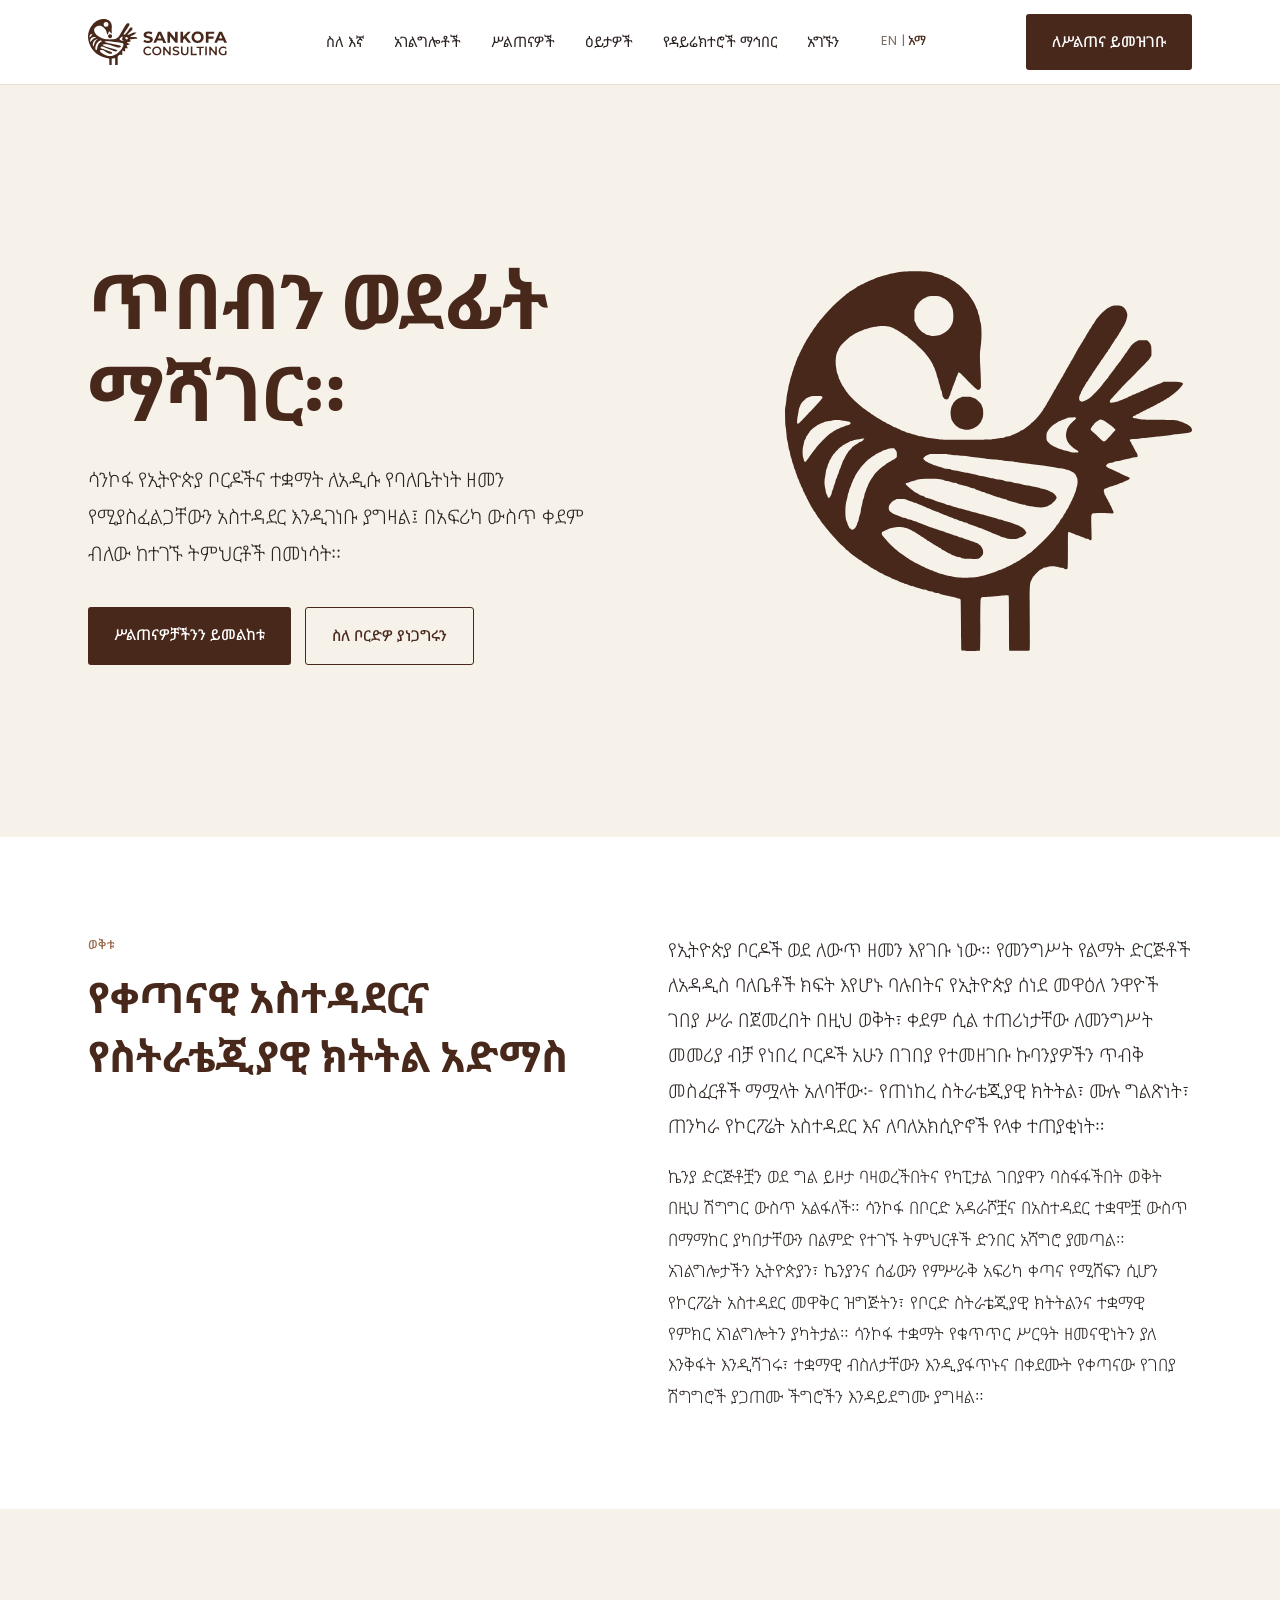
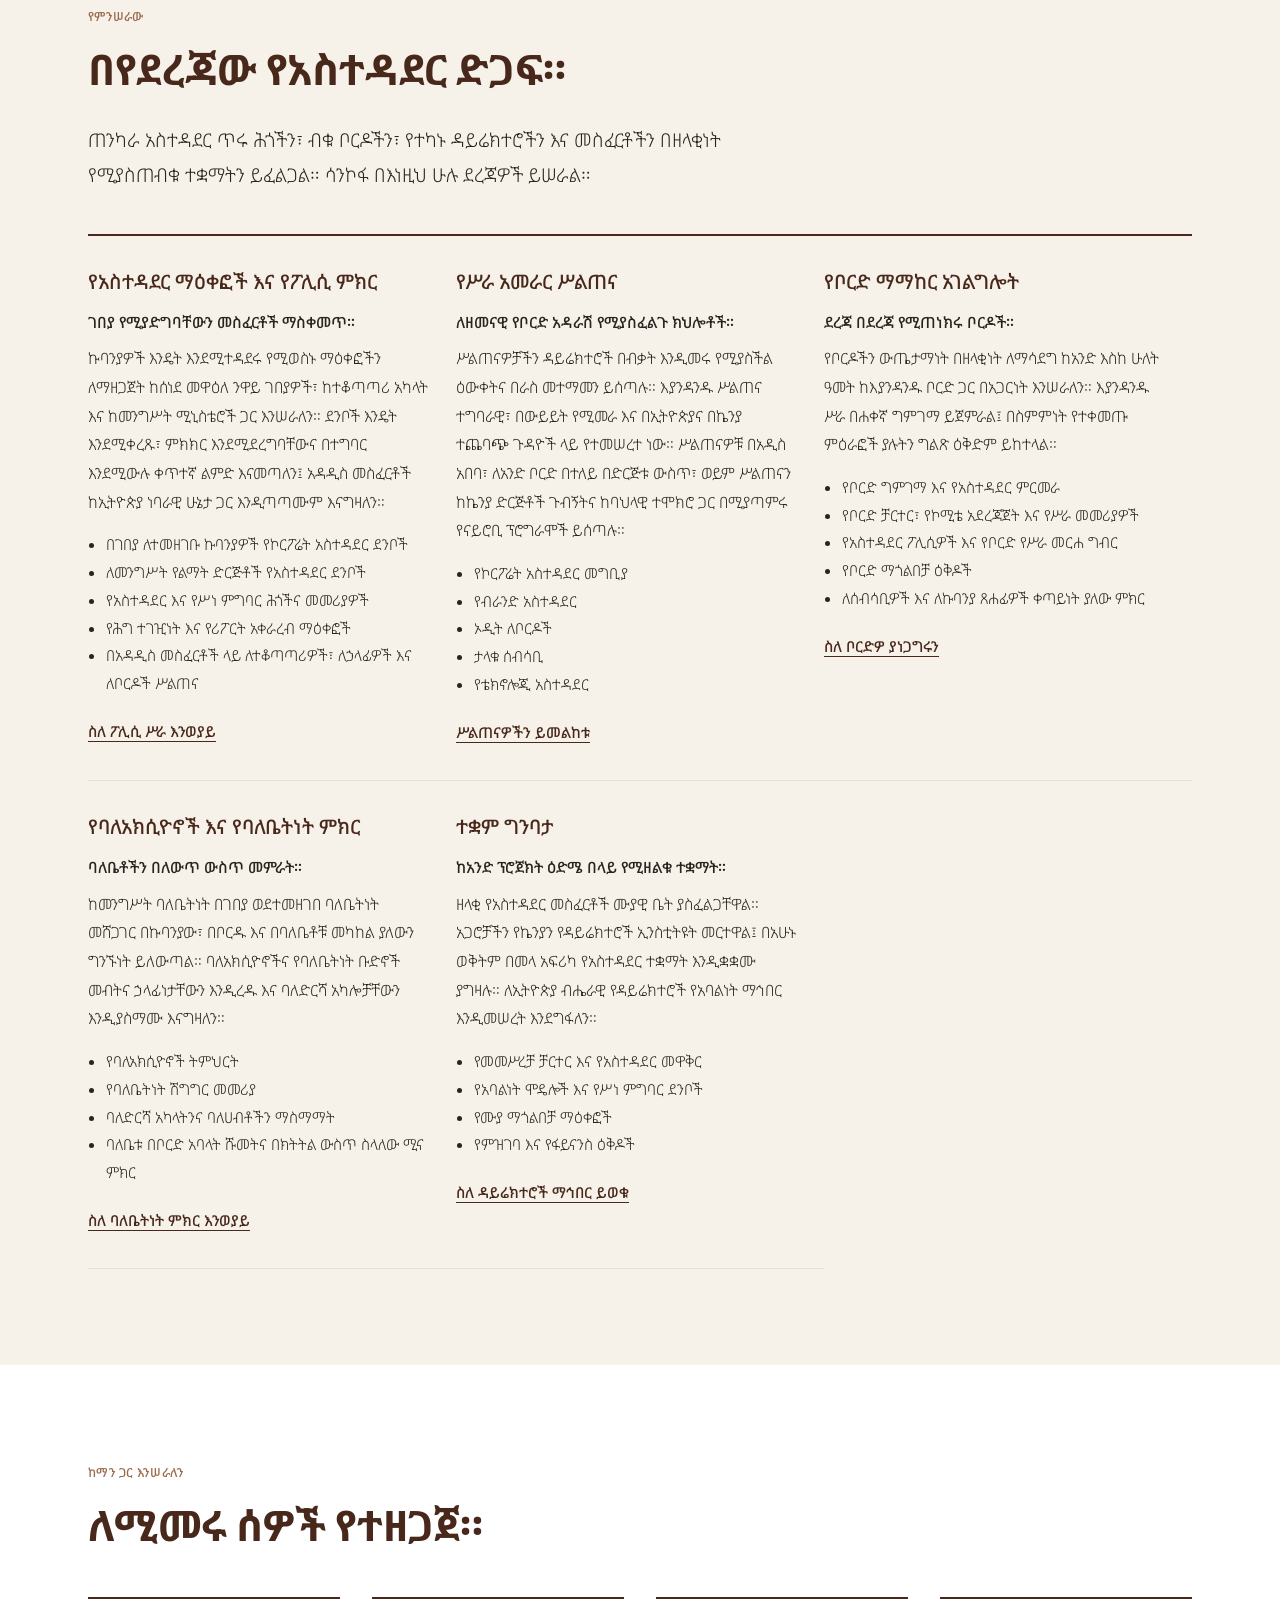
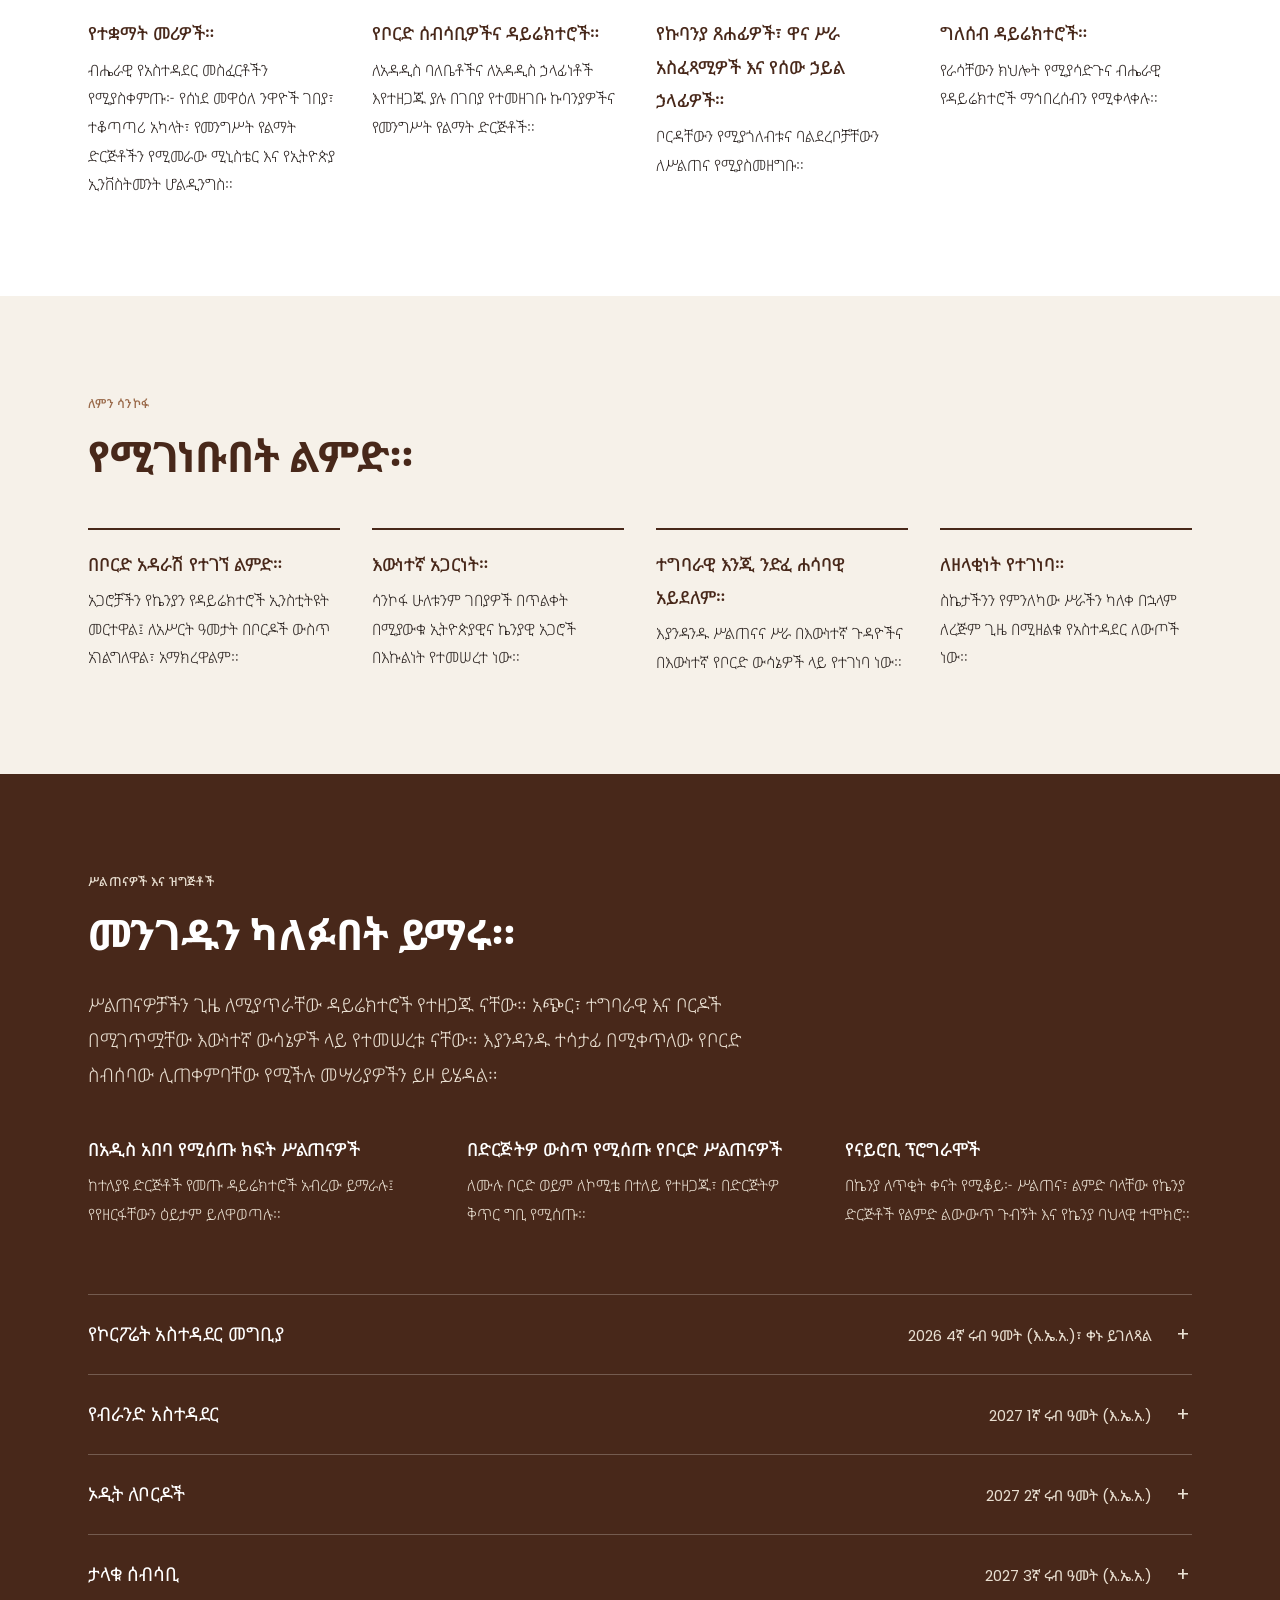
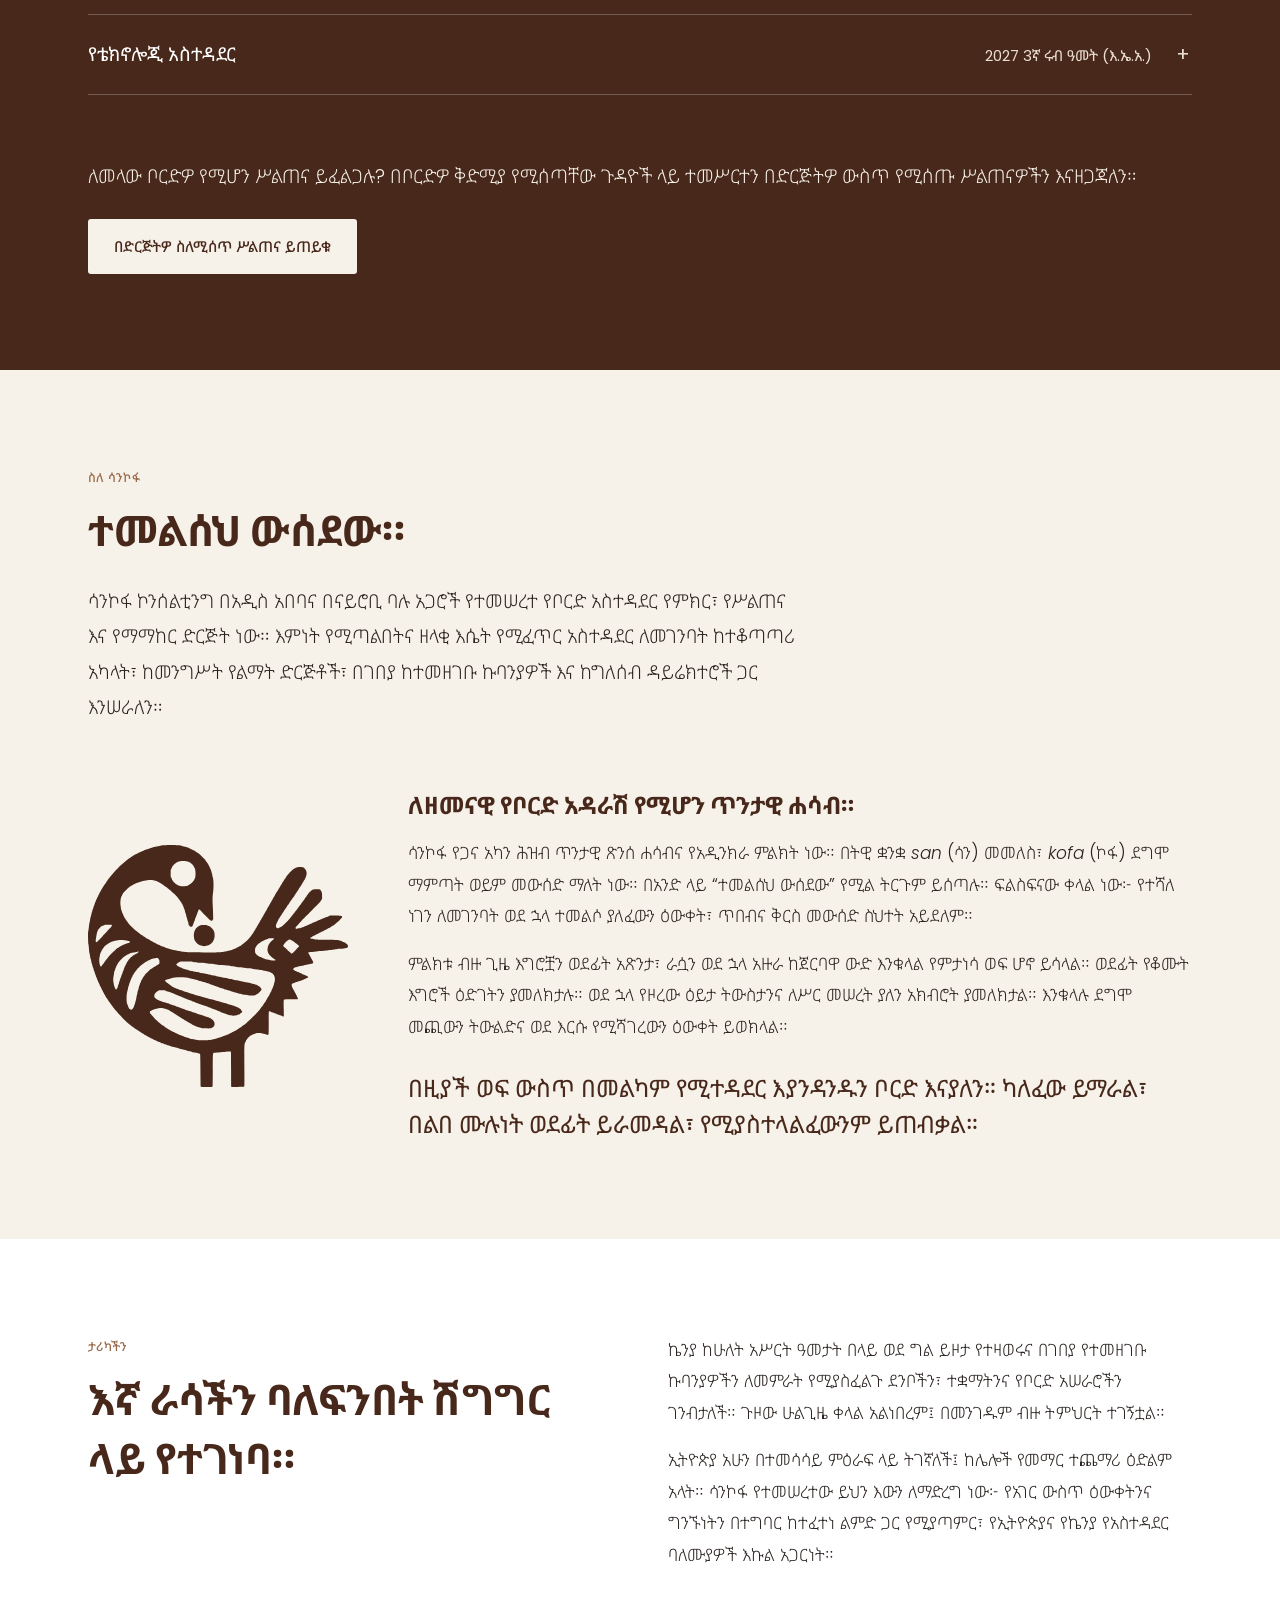
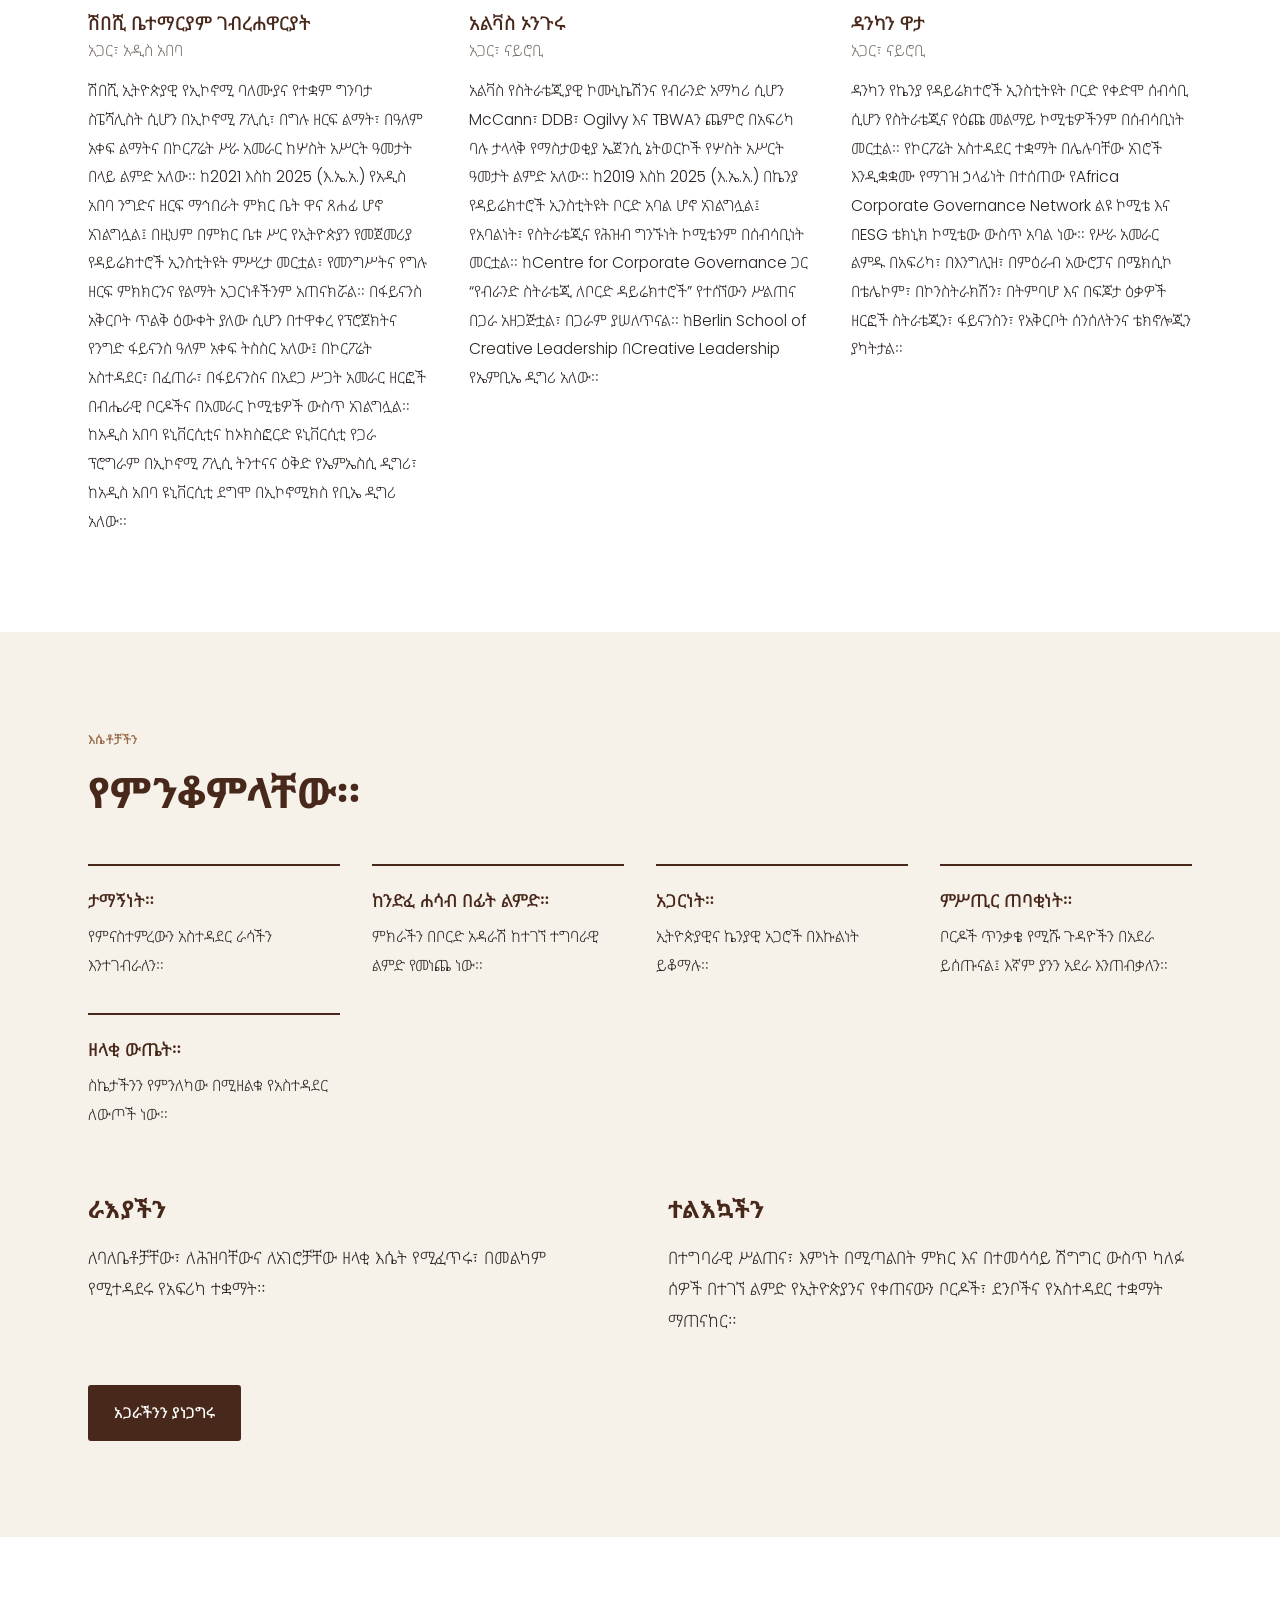
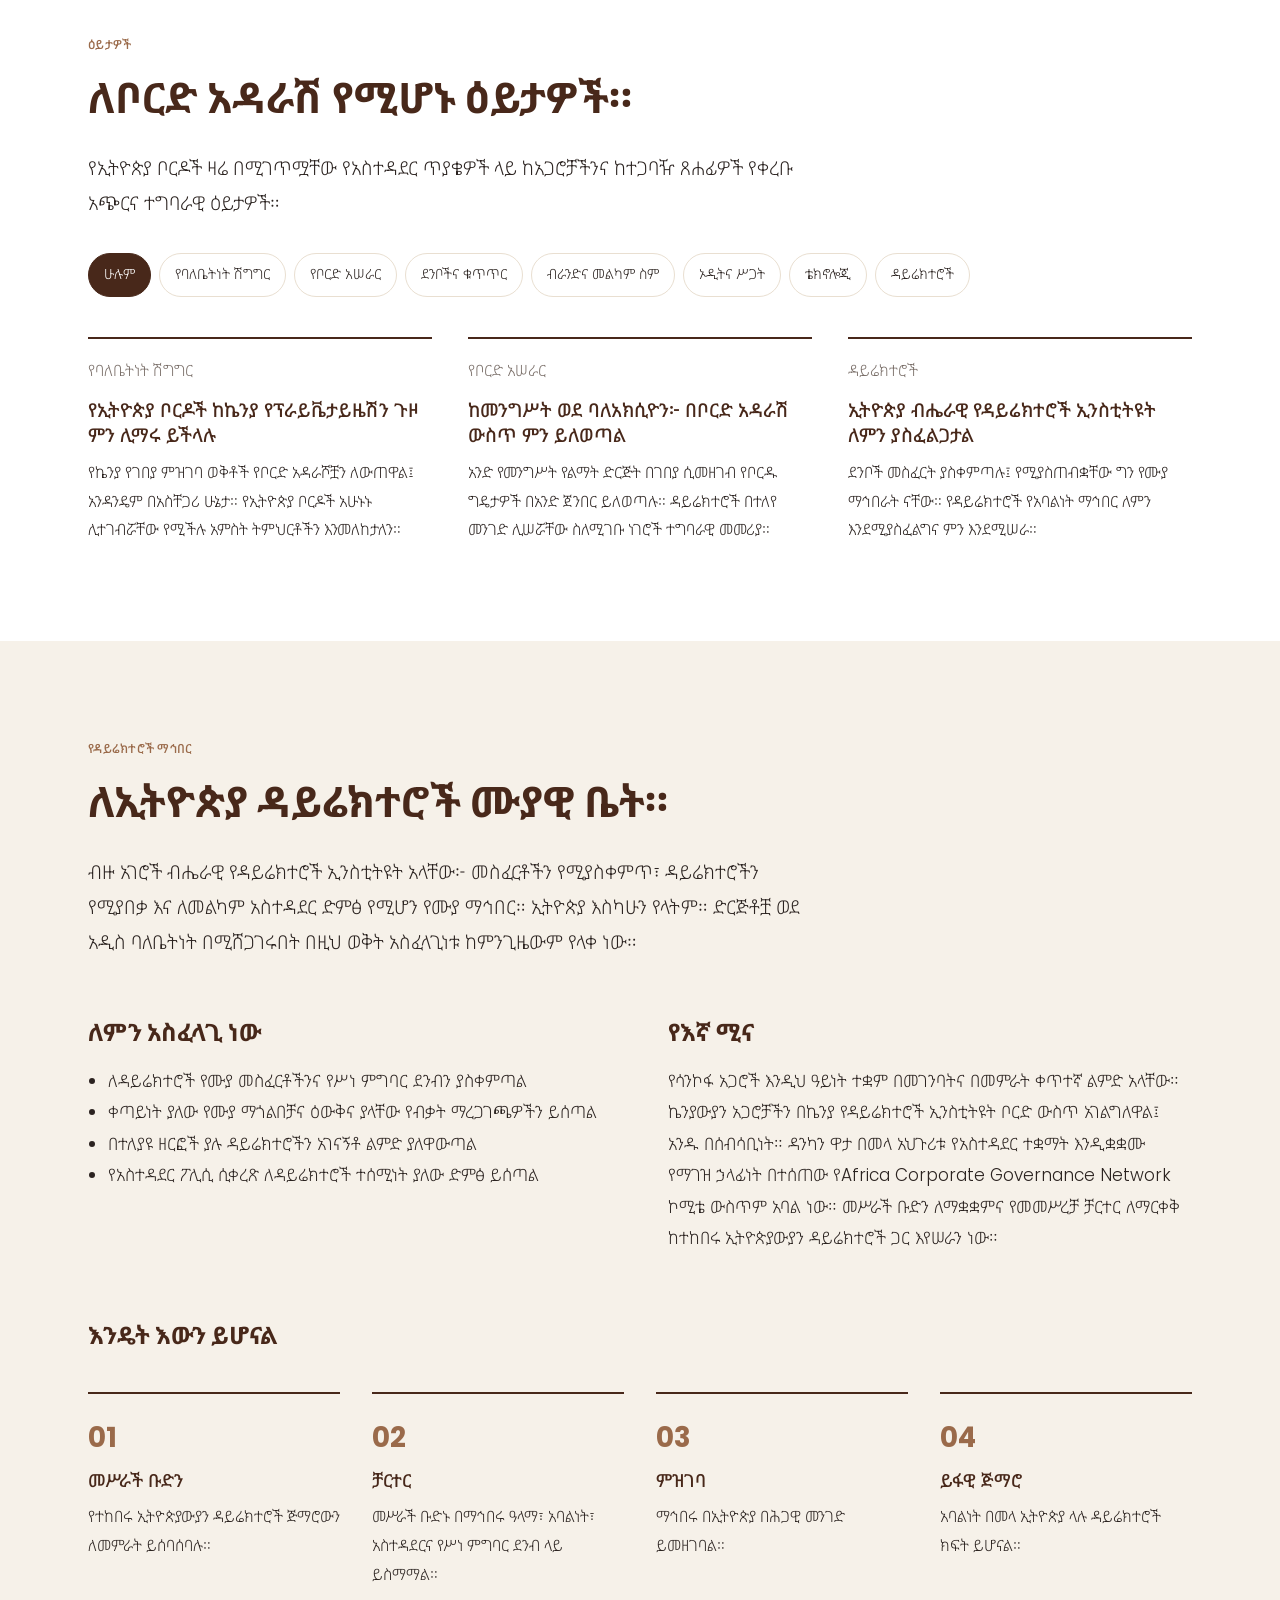
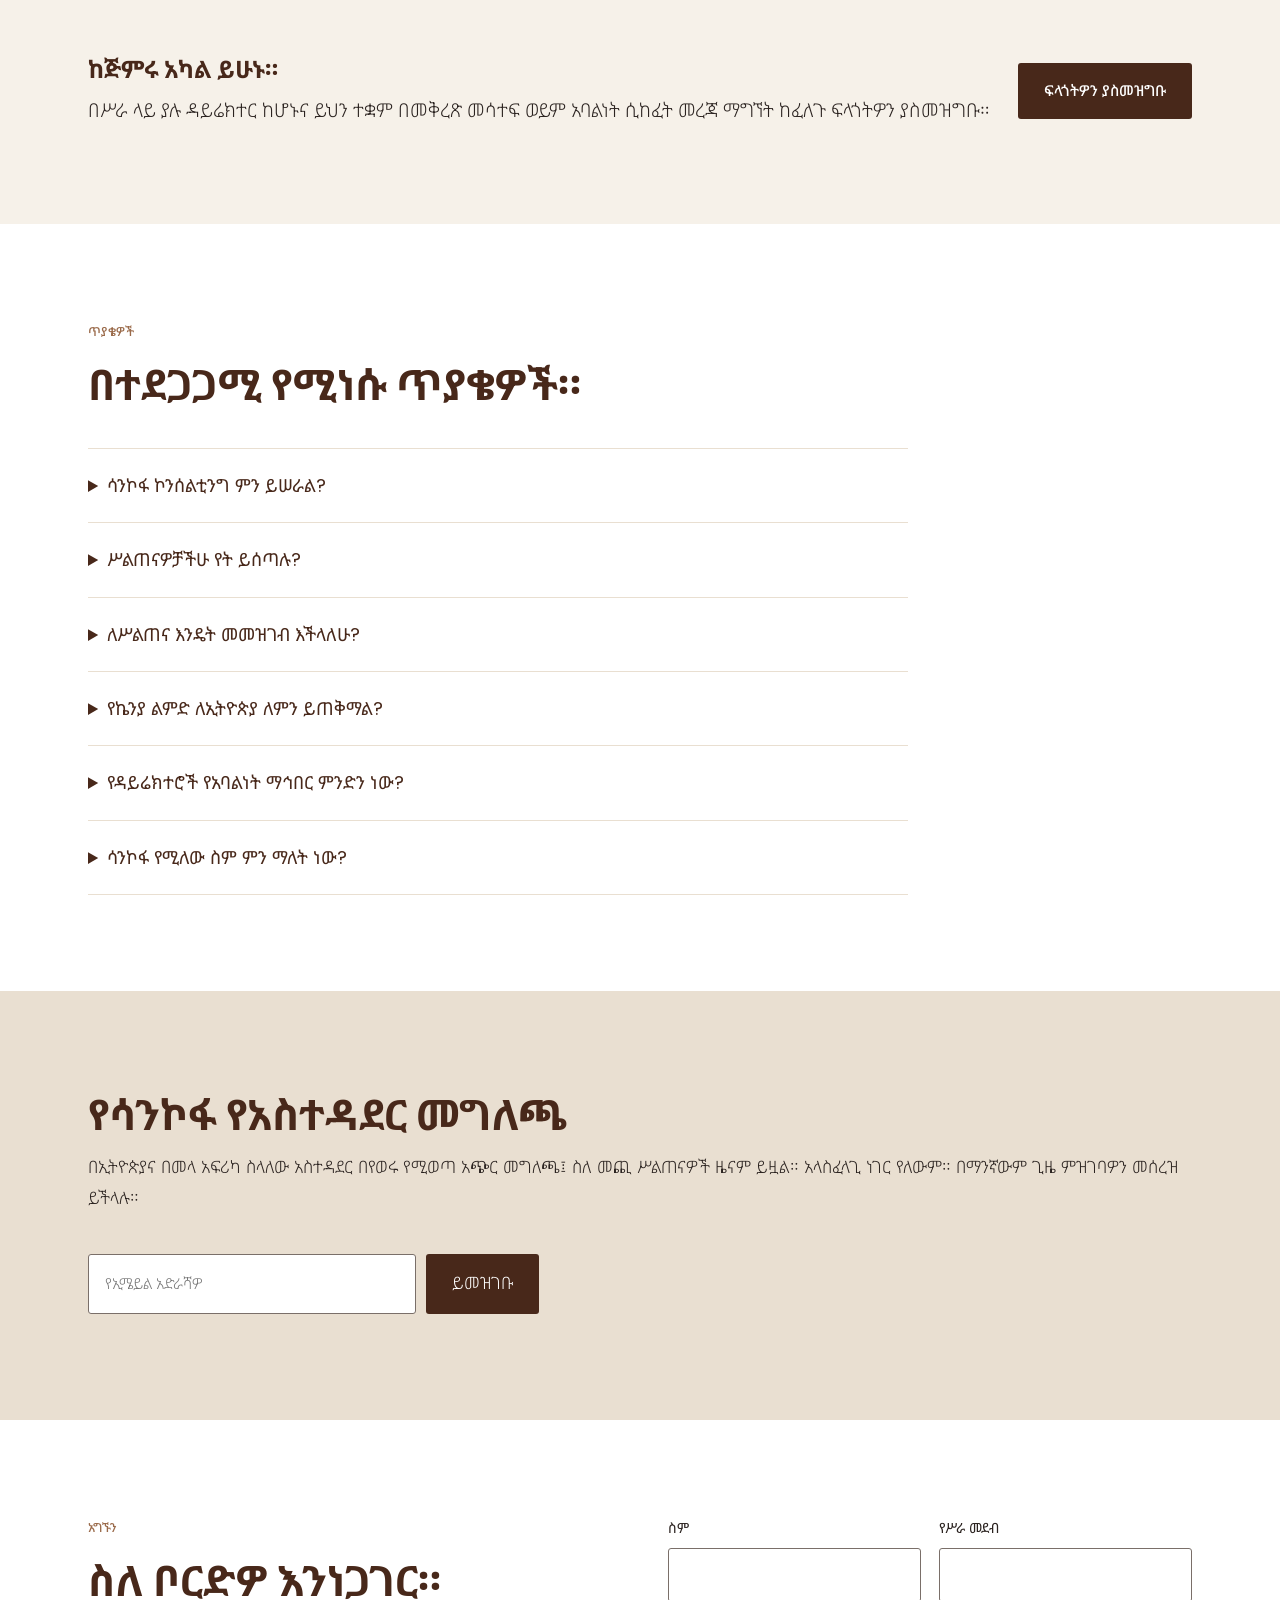
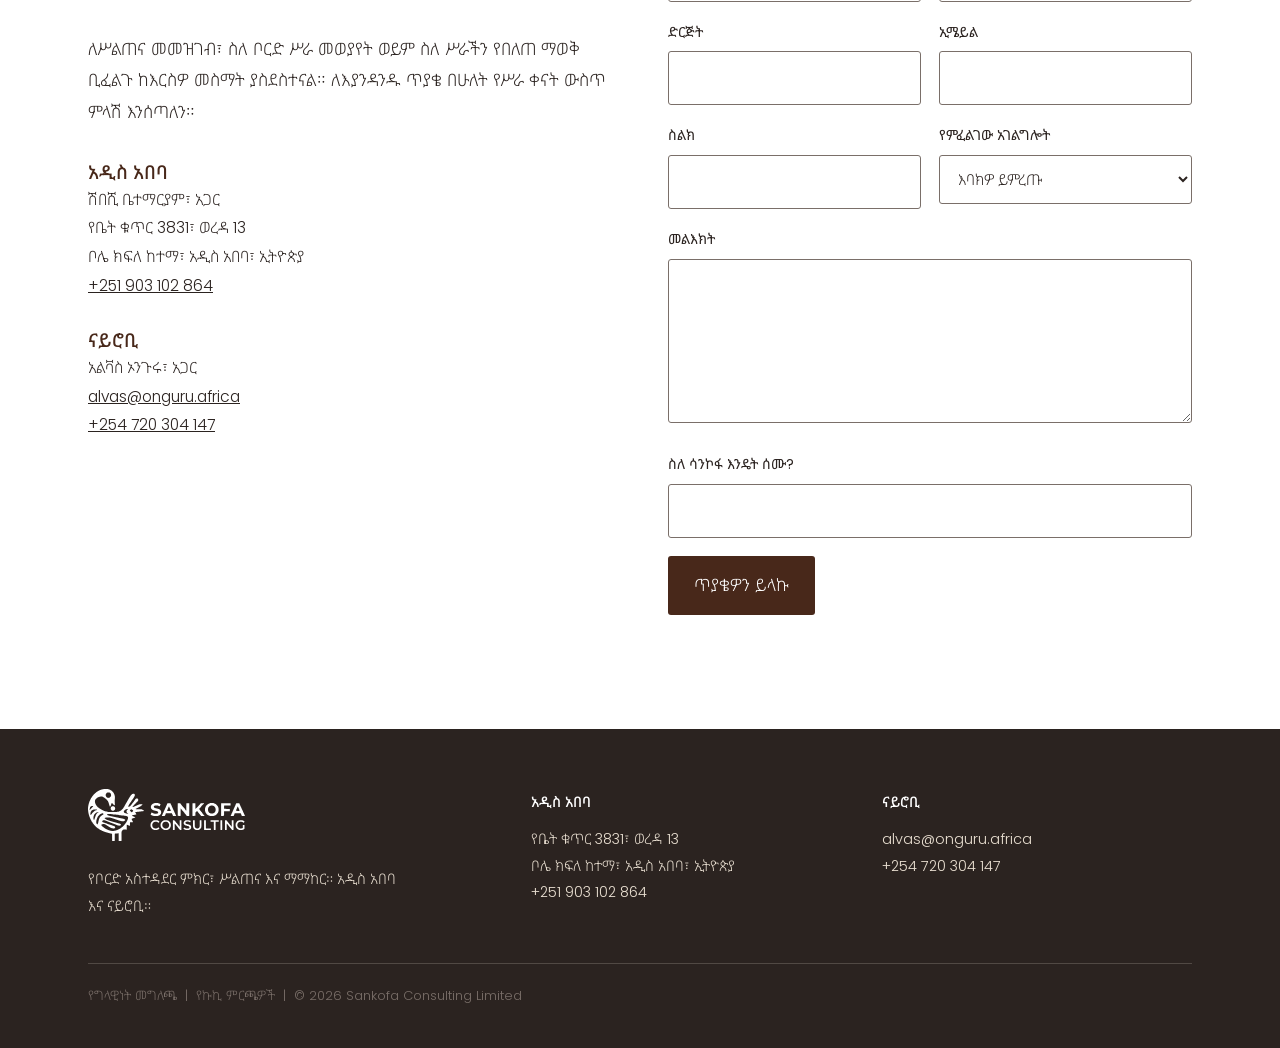
==== commit 7379f422: "Added" ====
--- a/am/index.html
+++ b/am/index.html
@@ -122,20 +122,26 @@
         <div class="wrap moment">
           <div>
             <span class="eyebrow">ወቅቱ</span>
-            <h2>የኢትዮጵያ ቦርዶች ወደ አዲስ ዘመን እየገቡ ነው።</h2>
+            <h2>የቀጣናዊ አስተዳደርና የስትራቴጂያዊ ክትትል አድማስ</h2>
           </div>
           <div>
             <p class="lede">
-              የመንግሥት የልማት ድርጅቶች በኢትዮጵያ ሰነደ መዋዕለ ንዋዮች ገበያ በኩል ለአዳዲስ
-              ባለቤቶች ክፍት እየሆኑ ነው። ቀደም ሲል ተጠሪነታቸው ለመንግሥት ብቻ የነበረ ቦርዶች
-              አሁን በገበያ የተመዘገቡ ኩባንያዎችን መስፈርት ማሟላት አለባቸው፦ የጠነከረ ክትትል፣
-              የተሟላ መረጃ ይፋ ማድረግ እና ለባለአክሲዮኖች የላቀ ተጠያቂነት።
+              የኢትዮጵያ ቦርዶች ወደ ለውጥ ዘመን እየገቡ ነው። የመንግሥት የልማት ድርጅቶች ለአዳዲስ
+              ባለቤቶች ክፍት እየሆኑ ባሉበትና የኢትዮጵያ ሰነደ መዋዕለ ንዋዮች ገበያ ሥራ በጀመረበት
+              በዚህ ወቅት፣ ቀደም ሲል ተጠሪነታቸው ለመንግሥት መመሪያ ብቻ የነበረ ቦርዶች አሁን
+              በገበያ የተመዘገቡ ኩባንያዎችን ጥብቅ መስፈርቶች ማሟላት አለባቸው፦ የጠነከረ
+              ስትራቴጂያዊ ክትትል፣ ሙሉ ግልጽነት፣ ጠንካራ የኮርፖሬት አስተዳደር እና ለባለአክሲዮኖች
+              የላቀ ተጠያቂነት።
             </p>
             <p style="margin-top: 18px">
-              ኬንያ ድርጅቶቿን ወደ ግል ይዞታ ባዛወረችባቸውና በገበያ ባስመዘገበችባቸው ወቅቶች በዚህ
-              ለውጥ ውስጥ አልፋለች። እኛም በቦርድ አዳራሾቿና በአስተዳደር ተቋሞቿ ውስጥ ነበርን።
-              ሳንኮፋ የተቋቋመው እነዚያን ትምህርቶች ለማሻገር ነው፤ ኢትዮጵያ በፍጥነት እንድትራመድና
-              ሌሎች የሠሯቸውን ስህተቶች እንዳትደግም።
+              ኬንያ ድርጅቶቿን ወደ ግል ይዞታ ባዛወረችበትና የካፒታል ገበያዋን ባስፋፋችበት ወቅት
+              በዚህ ሽግግር ውስጥ አልፋለች። ሳንኮፋ በቦርድ አዳራሾቿና በአስተዳደር ተቋሞቿ ውስጥ
+              በማማከር ያካበታቸውን በልምድ የተገኙ ትምህርቶች ድንበር አሻግሮ ያመጣል። አገልግሎታችን
+              ኢትዮጵያን፣ ኬንያንና ሰፊውን የምሥራቅ አፍሪካ ቀጣና የሚሸፍን ሲሆን የኮርፖሬት
+              አስተዳደር መዋቅር ዝግጅትን፣ የቦርድ ስትራቴጂያዊ ክትትልንና ተቋማዊ የምክር
+              አገልግሎትን ያካትታል። ሳንኮፋ ተቋማት የቁጥጥር ሥርዓት ዘመናዊነትን ያለ እንቅፋት
+              እንዲሻገሩ፣ ተቋማዊ ብስለታቸውን እንዲያፋጥኑና በቀደሙት የቀጣናው የገበያ ሽግግሮች
+              ያጋጠሙ ችግሮችን እንዳይደግሙ ያግዛል።
             </p>
           </div>
         </div>
@@ -558,10 +564,22 @@
         <div class="wrap">
           <div class="partners">
             <div>
-              <h3>ገብረሐዋርያት ሽበሺ ቤተማርያም</h3>
+              <h3>ሽበሺ ቤተማርያም ገብረሐዋርያት</h3>
               <p class="role">አጋር፣ አዲስ አበባ</p>
-              <!-- TODO: profile to be supplied by Shibeshi Bettemariam. -->
-              <p>ዝርዝር መግለጫ በቅርቡ ይቀርባል።</p>
+              <p>
+                ሽበሺ ኢትዮጵያዊ የኢኮኖሚ ባለሙያና የተቋም ግንባታ ስፔሻሊስት ሲሆን በኢኮኖሚ
+                ፖሊሲ፣ በግሉ ዘርፍ ልማት፣ በዓለም አቀፍ ልማትና በኮርፖሬት ሥራ አመራር ከሦስት
+                አሥርት ዓመታት በላይ ልምድ አለው። ከ2021 እስከ 2025 (እ.ኤ.አ.) የአዲስ አበባ
+                ንግድና ዘርፍ ማኅበራት ምክር ቤት ዋና ጸሐፊ ሆኖ አገልግሏል፤ በዚህም በምክር ቤቱ
+                ሥር የኢትዮጵያን የመጀመሪያ የዳይሬክተሮች ኢንስቲትዩት ምሥረታ መርቷል፣
+                የመንግሥትና የግሉ ዘርፍ ምክክርንና የልማት አጋርነቶችንም አጠናክሯል። በፋይናንስ
+                አቅርቦት ጥልቅ ዕውቀት ያለው ሲሆን በተዋቀረ የፕሮጀክትና የንግድ ፋይናንስ ዓለም
+                አቀፍ ትስስር አለው፤ በኮርፖሬት አስተዳደር፣ በፈጠራ፣ በፋይናንስና በአደጋ ሥጋት
+                አመራር ዘርፎች በብሔራዊ ቦርዶችና በአመራር ኮሚቴዎች ውስጥ አገልግሏል። ከአዲስ
+                አበባ ዩኒቨርሲቲና ከኦክስፎርድ ዩኒቨርሲቲ የጋራ ፕሮግራም በኢኮኖሚ ፖሊሲ ትንተናና
+                ዕቅድ የኤምኤስሲ ዲግሪ፣ ከአዲስ አበባ ዩኒቨርሲቲ ደግሞ በኢኮኖሚክስ የቢኤ ዲግሪ
+                አለው።
+              </p>
             </div>
             <div>
               <h3>አልቫስ ኦንጉሩ</h3>
@@ -859,9 +877,11 @@
                 <h3>አዲስ አበባ</h3>
                 <p>
                   ሽበሺ ቤተማርያም፣ አጋር<br />የቤት ቁጥር 3831፣ ወረዳ 13<br />ቦሌ ክፍለ
-                  ከተማ፣ አዲስ አበባ፣ ኢትዮጵያ
+                  ከተማ፣ አዲስ አበባ፣ ኢትዮጵያ<br /><a href="tel:+251903102864"
+                    >+251 903 102 864</a
+                  >
                 </p>
-                <!-- TODO: add Addis Ababa phone and email once supplied. -->
+                <!-- TODO: add Addis Ababa email once supplied. -->
               </div>
               <div>
                 <h3>ናይሮቢ</h3>
@@ -944,7 +964,12 @@
           </div>
           <div>
             <h4>አዲስ አበባ</h4>
-            <p>የቤት ቁጥር 3831፣ ወረዳ 13<br />ቦሌ ክፍለ ከተማ፣ አዲስ አበባ፣ ኢትዮጵያ</p>
+            <p>
+              የቤት ቁጥር 3831፣ ወረዳ 13<br />ቦሌ ክፍለ ከተማ፣ አዲስ አበባ፣ ኢትዮጵያ<br /><a
+                href="tel:+251903102864"
+                >+251 903 102 864</a
+              >
+            </p>
           </div>
           <div>
             <h4>ናይሮቢ</h4>
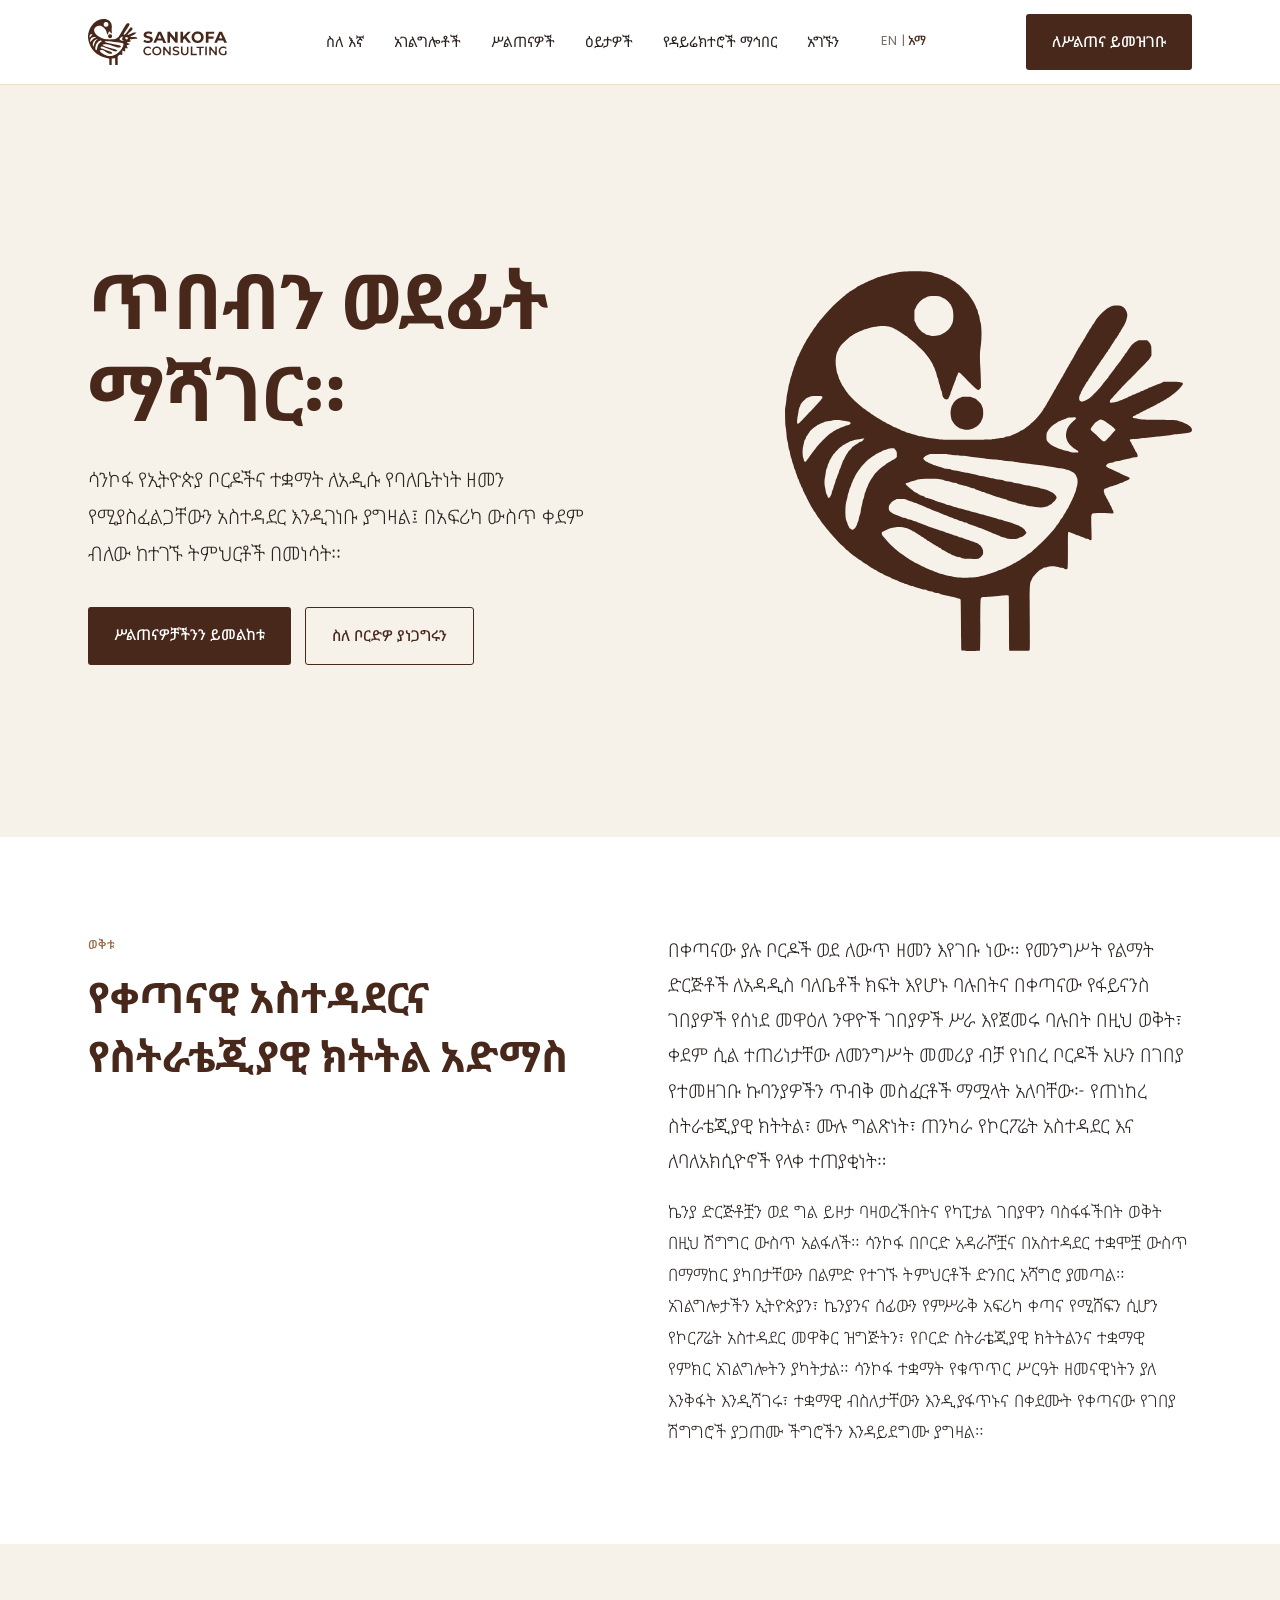
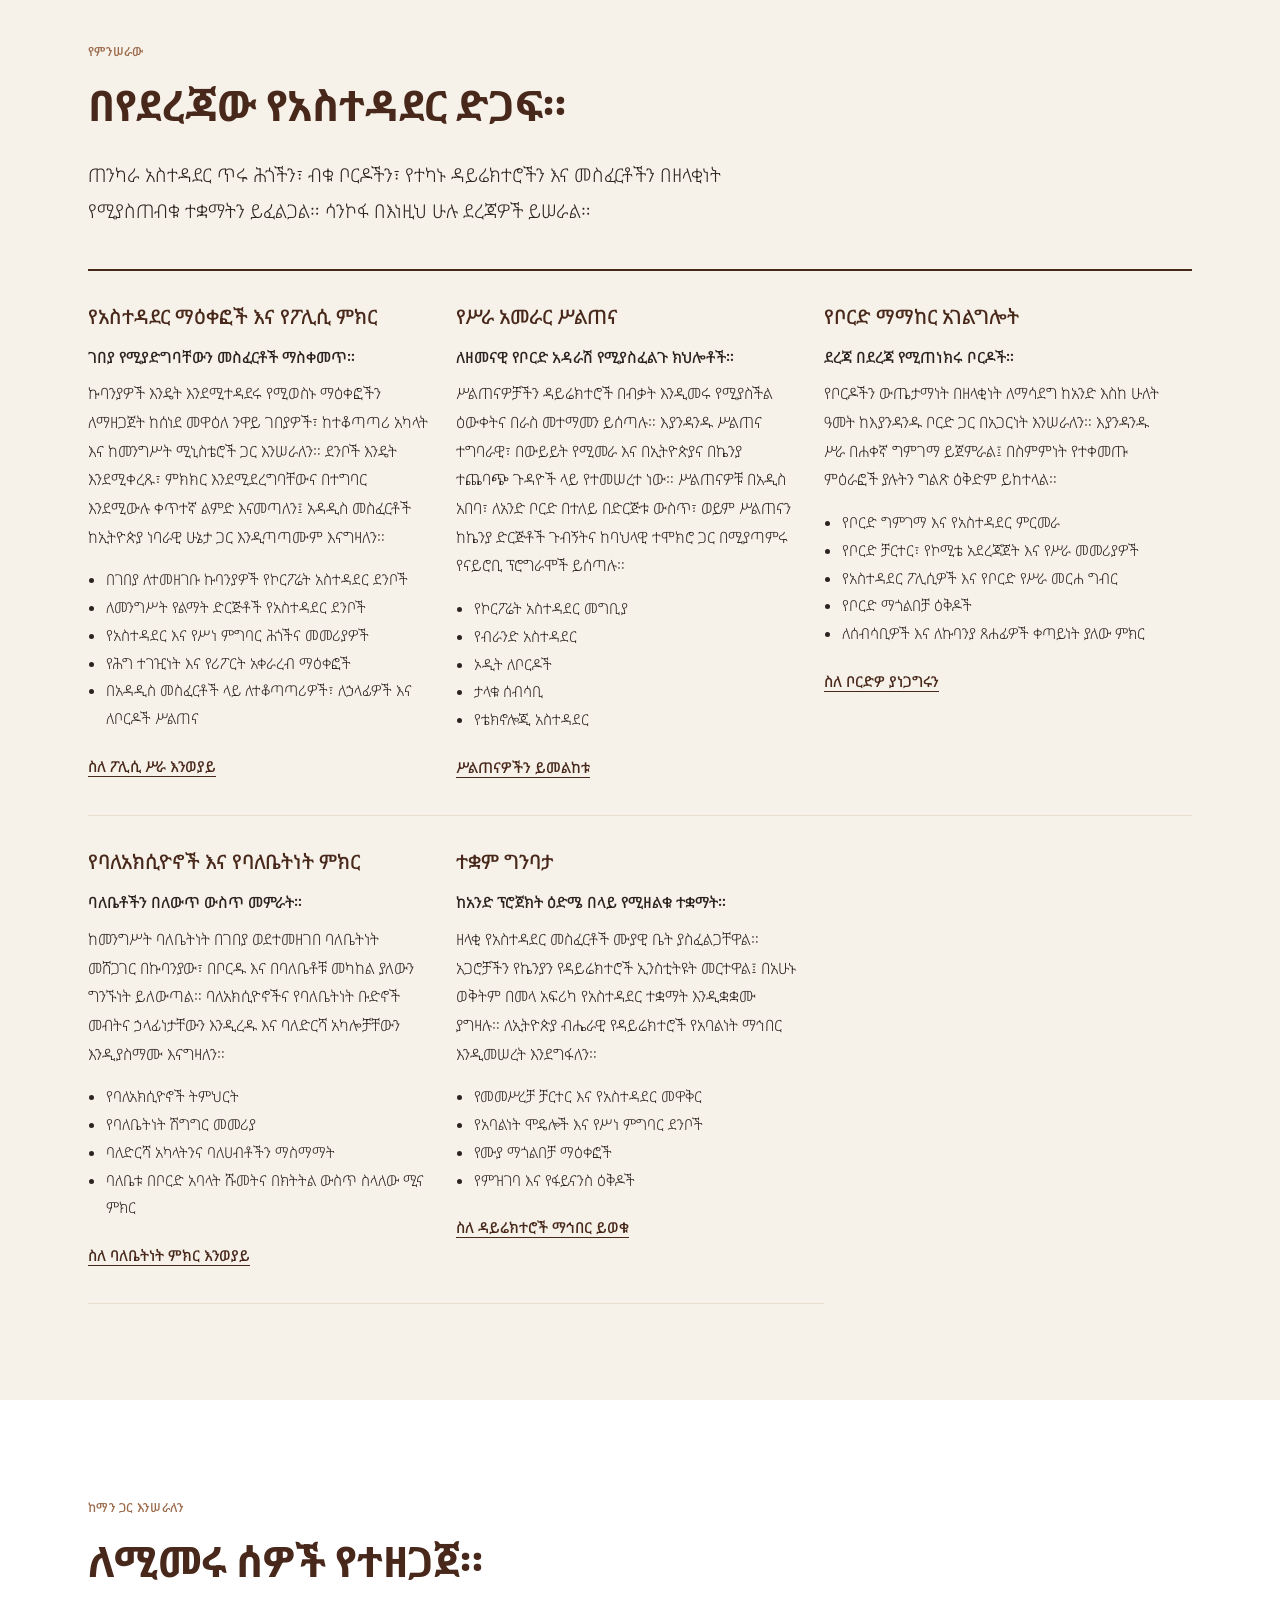
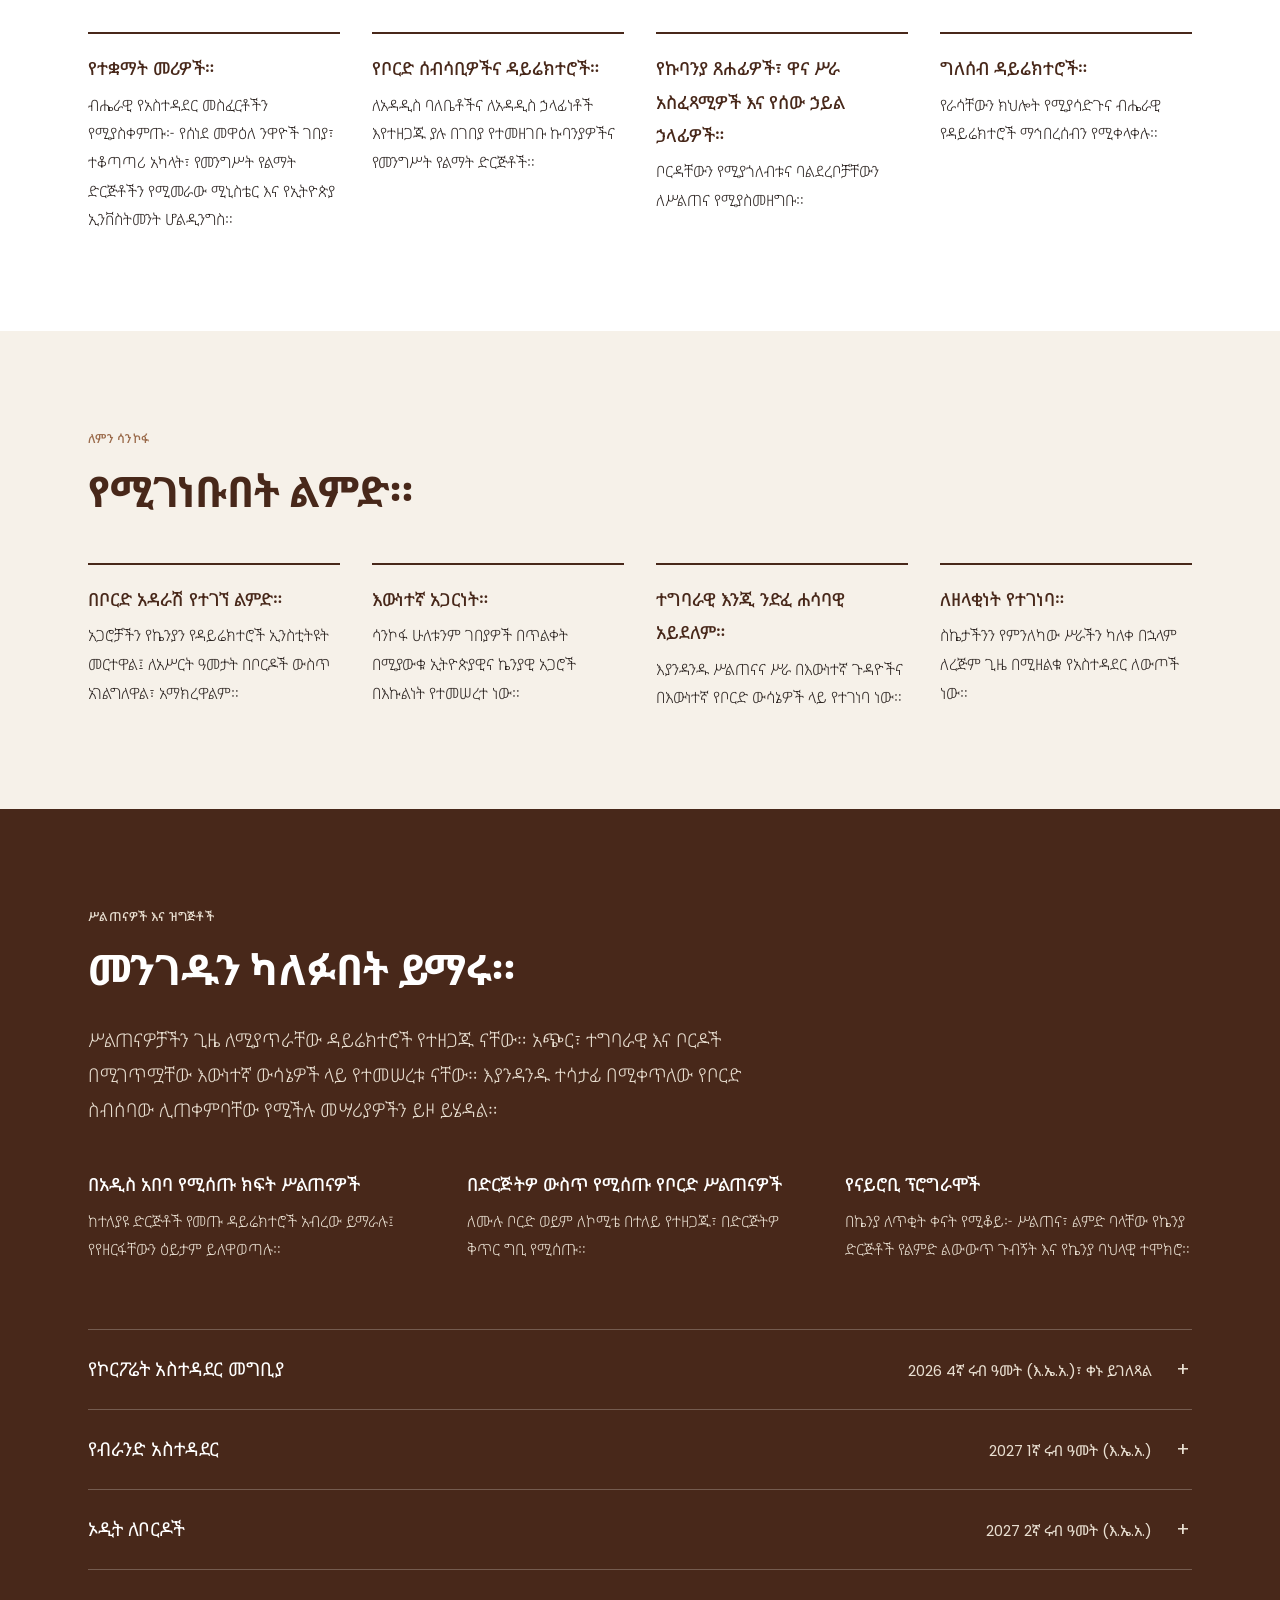
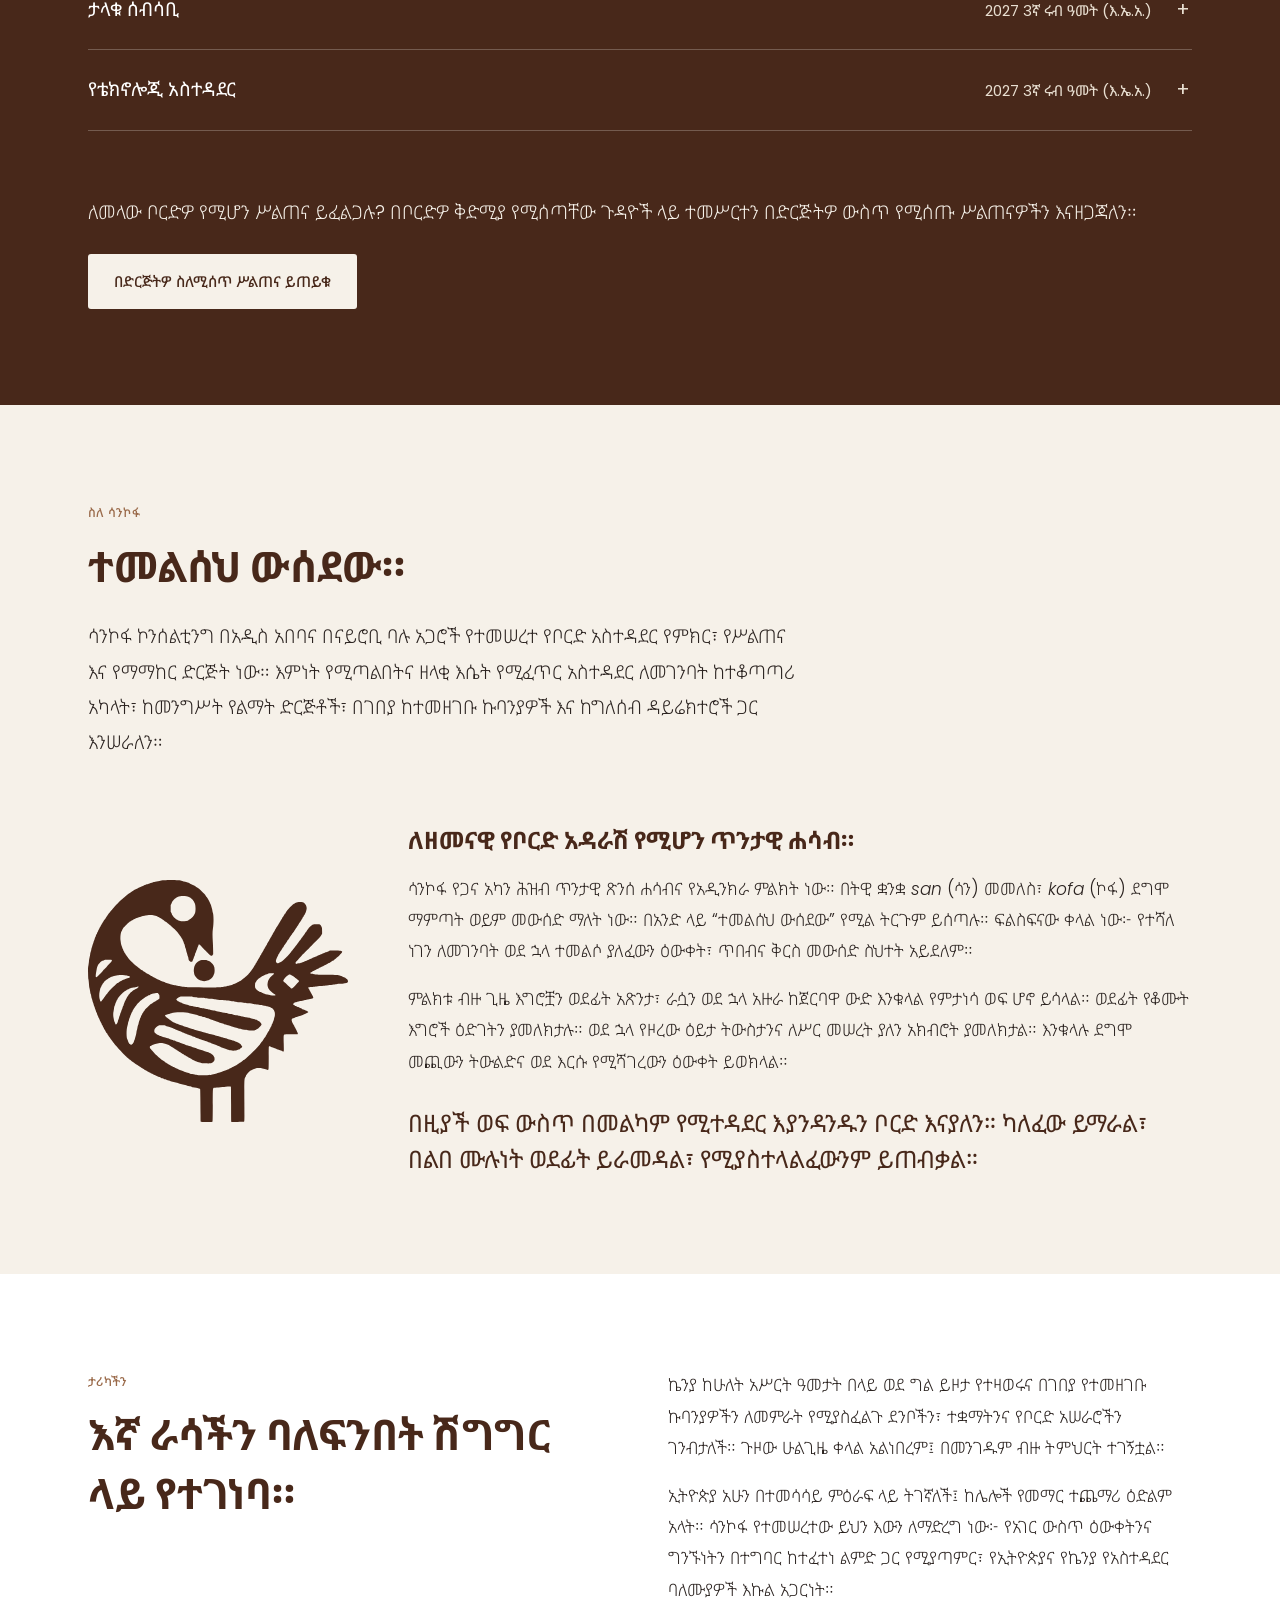
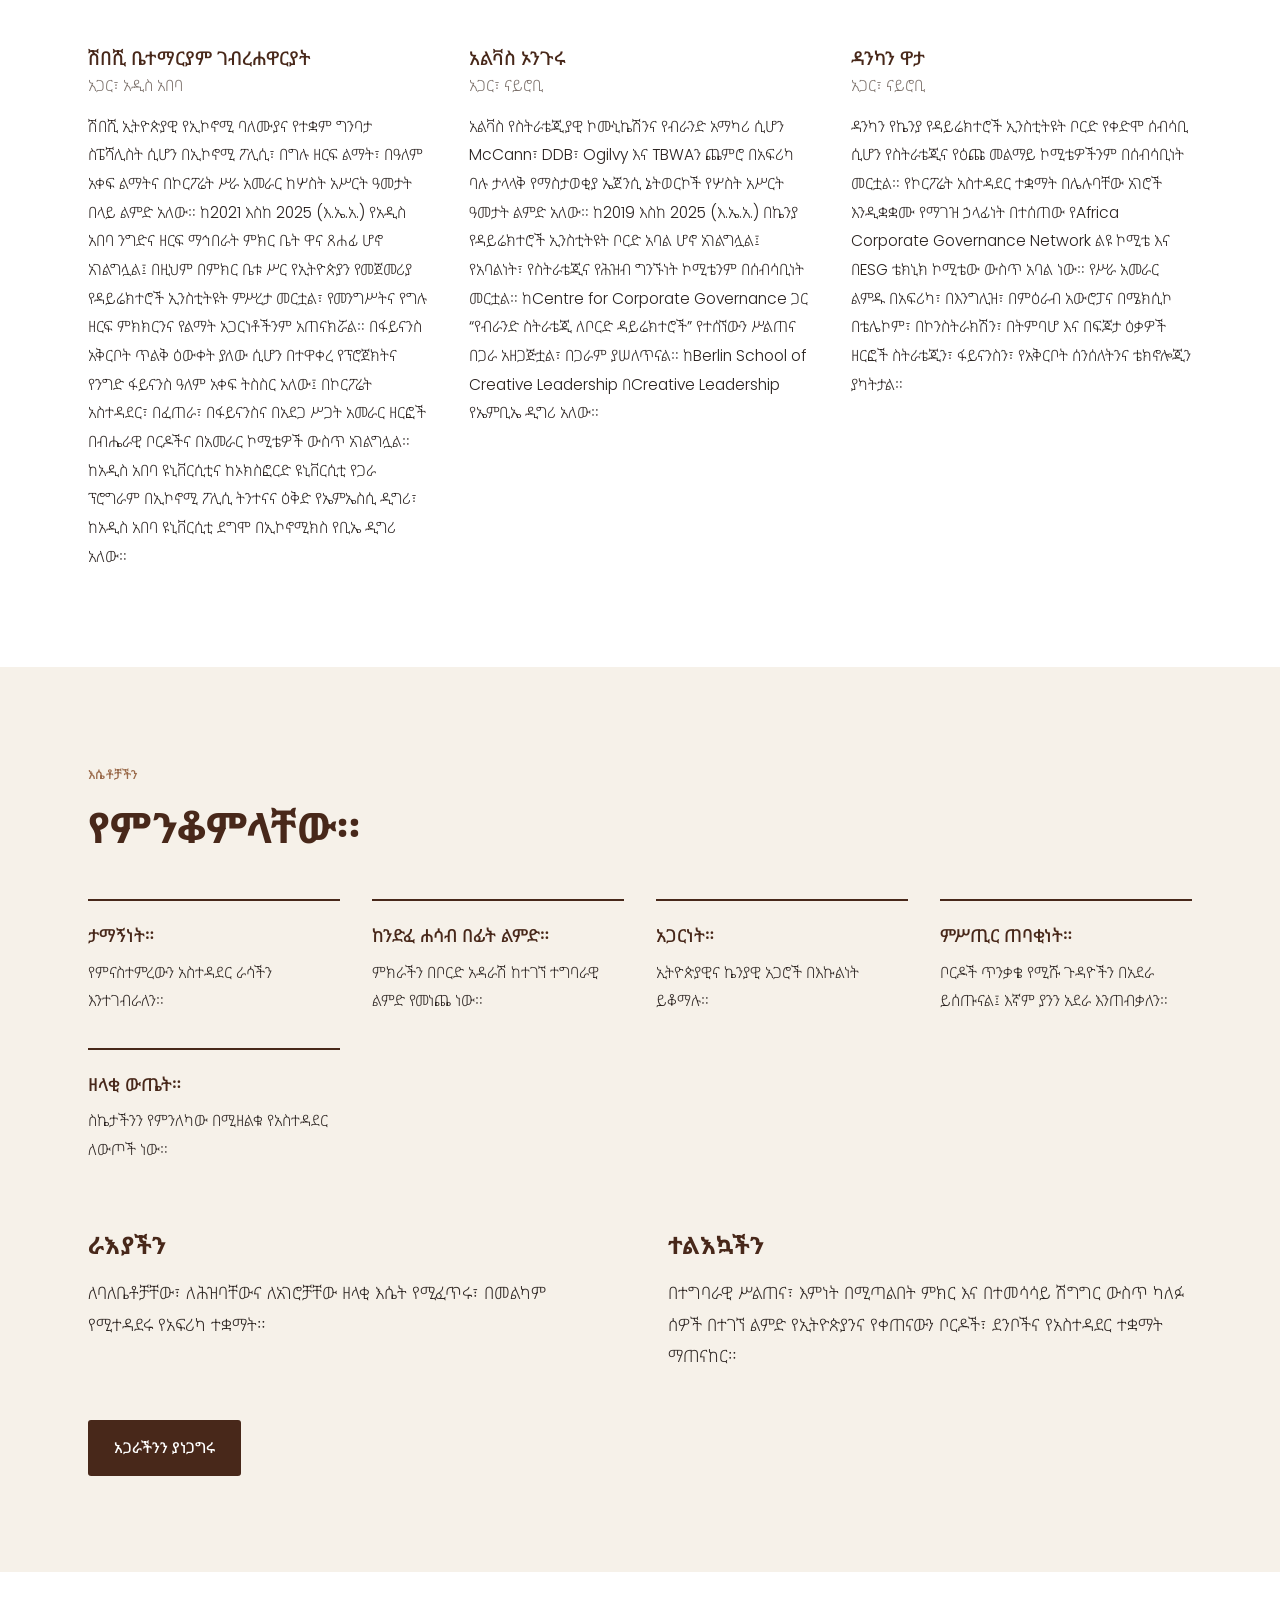
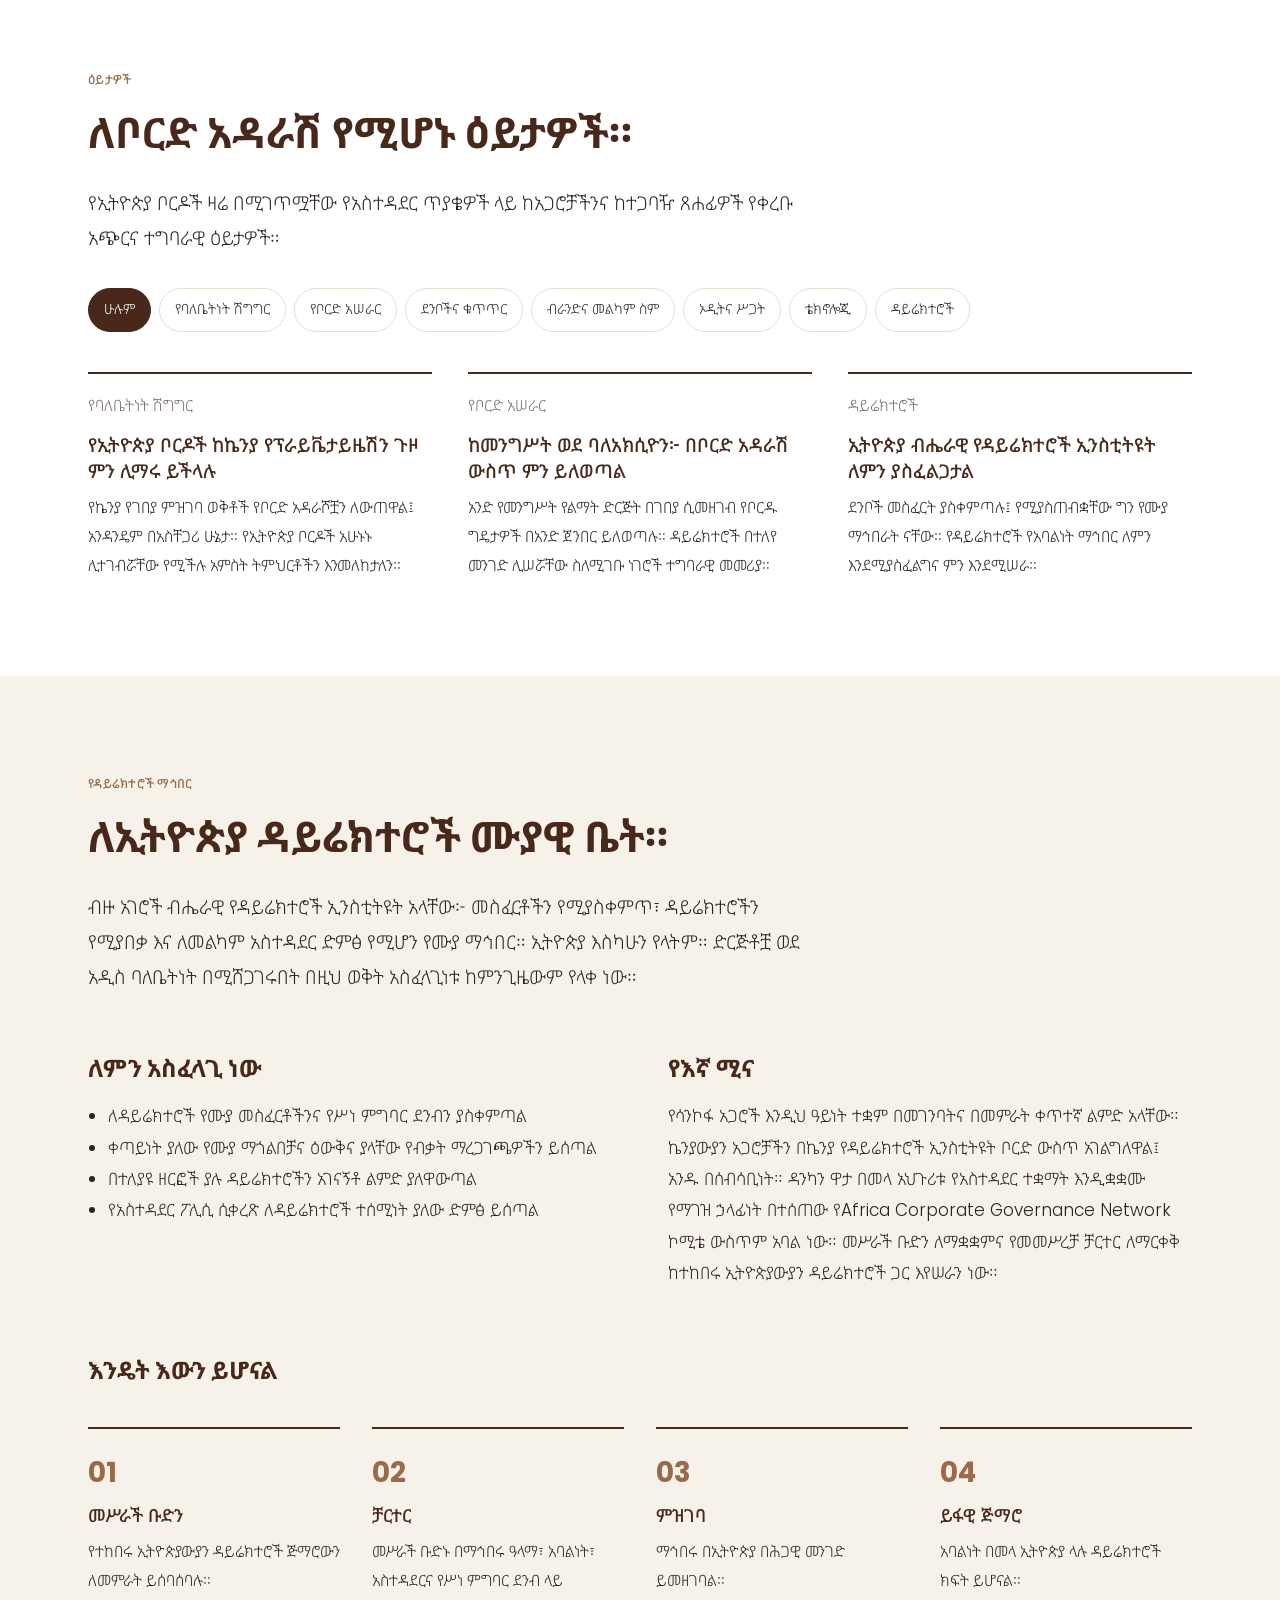
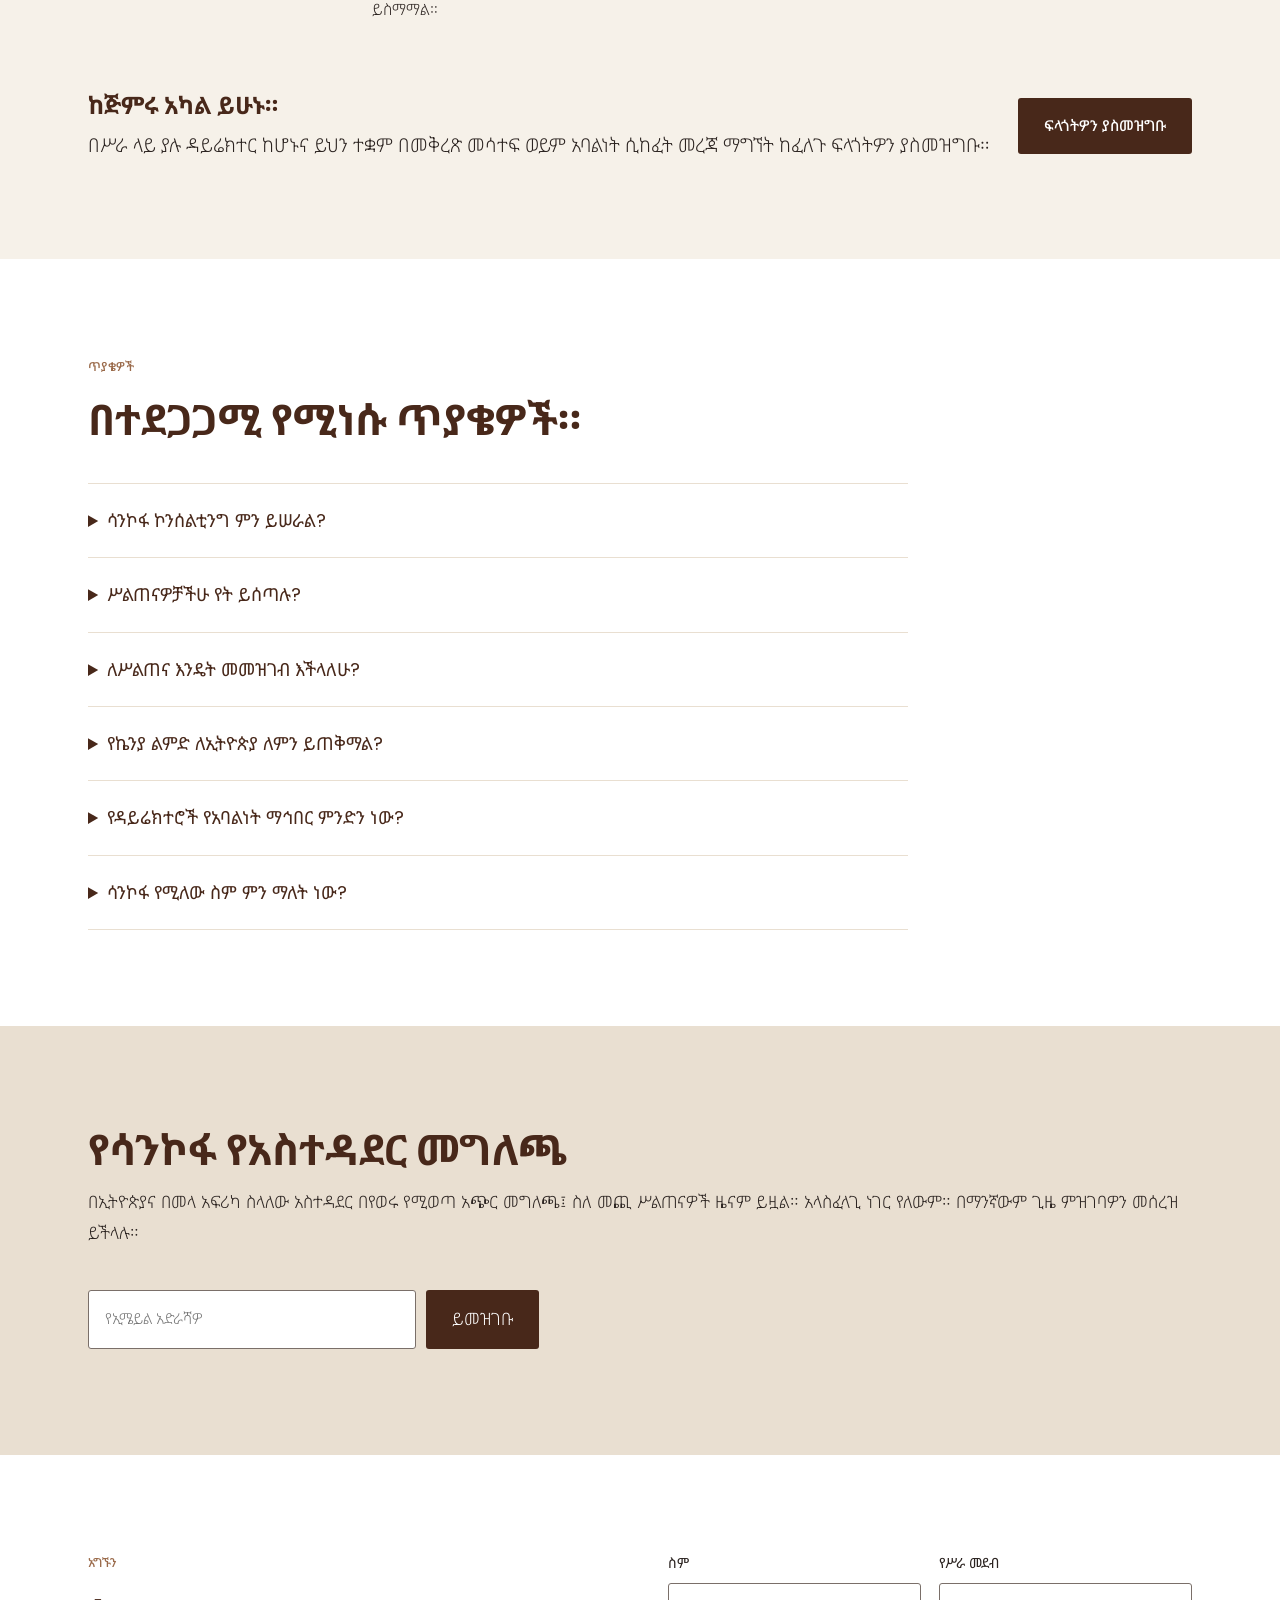
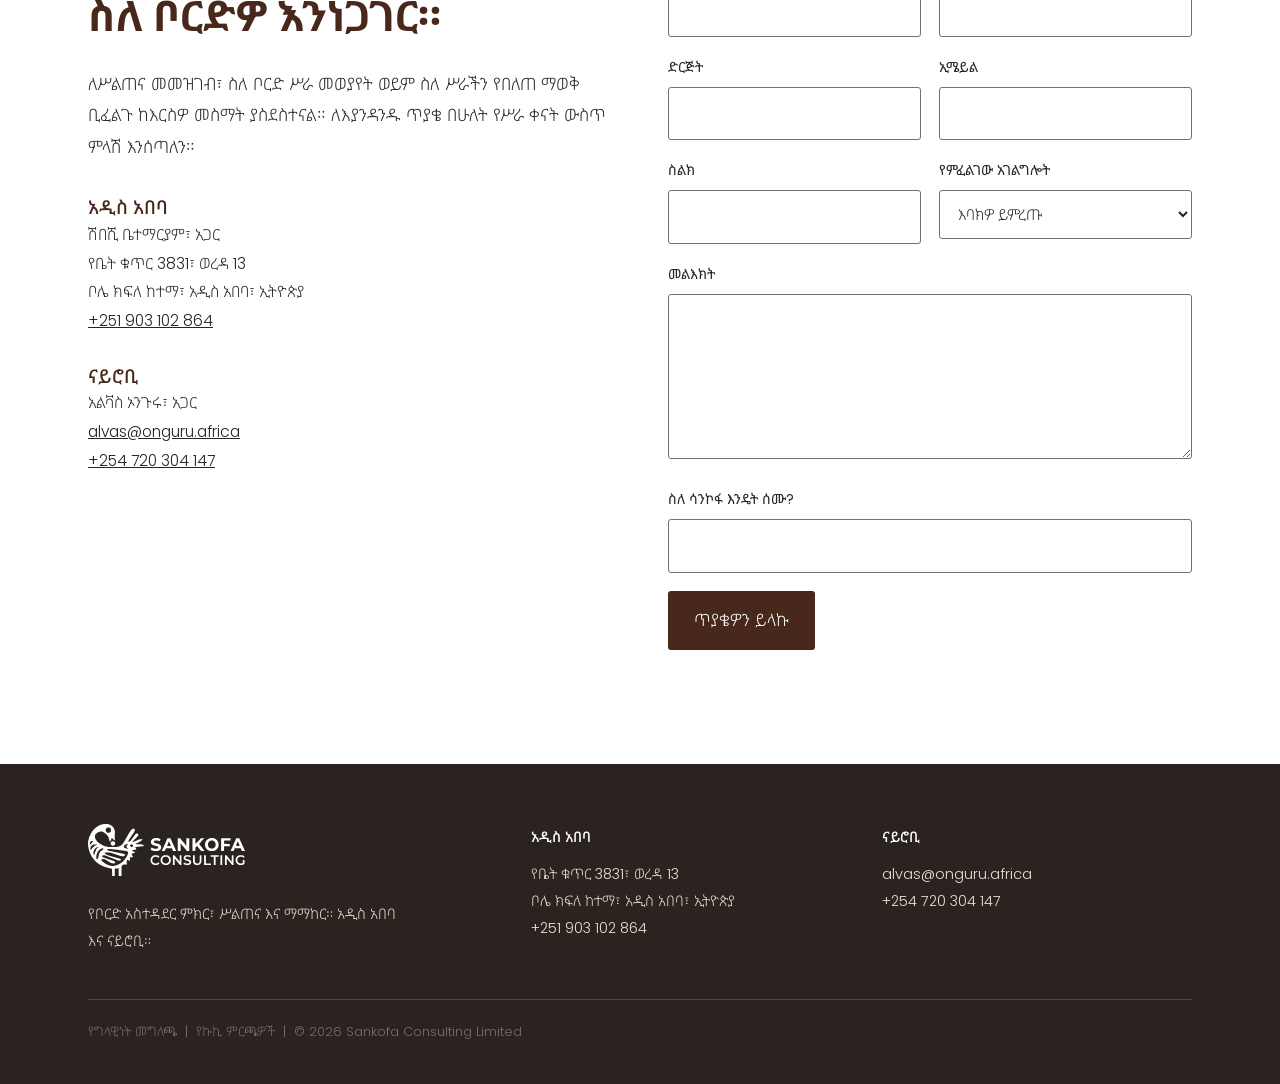
==== commit 7640f1a1: "added" ====
--- a/am/index.html
+++ b/am/index.html
@@ -126,9 +126,9 @@
           </div>
           <div>
             <p class="lede">
-              የኢትዮጵያ ቦርዶች ወደ ለውጥ ዘመን እየገቡ ነው። የመንግሥት የልማት ድርጅቶች ለአዳዲስ
-              ባለቤቶች ክፍት እየሆኑ ባሉበትና የኢትዮጵያ ሰነደ መዋዕለ ንዋዮች ገበያ ሥራ በጀመረበት
-              በዚህ ወቅት፣ ቀደም ሲል ተጠሪነታቸው ለመንግሥት መመሪያ ብቻ የነበረ ቦርዶች አሁን
+              በቀጣናው ያሉ ቦርዶች ወደ ለውጥ ዘመን እየገቡ ነው። የመንግሥት የልማት ድርጅቶች ለአዳዲስ
+              ባለቤቶች ክፍት እየሆኑ ባሉበትና በቀጣናው የፋይናንስ ገበያዎች የሰነደ መዋዕለ ንዋዮች
+              ገበያዎች ሥራ እየጀመሩ ባሉበት በዚህ ወቅት፣ ቀደም ሲል ተጠሪነታቸው ለመንግሥት መመሪያ ብቻ የነበረ ቦርዶች አሁን
               በገበያ የተመዘገቡ ኩባንያዎችን ጥብቅ መስፈርቶች ማሟላት አለባቸው፦ የጠነከረ
               ስትራቴጂያዊ ክትትል፣ ሙሉ ግልጽነት፣ ጠንካራ የኮርፖሬት አስተዳደር እና ለባለአክሲዮኖች
               የላቀ ተጠያቂነት።
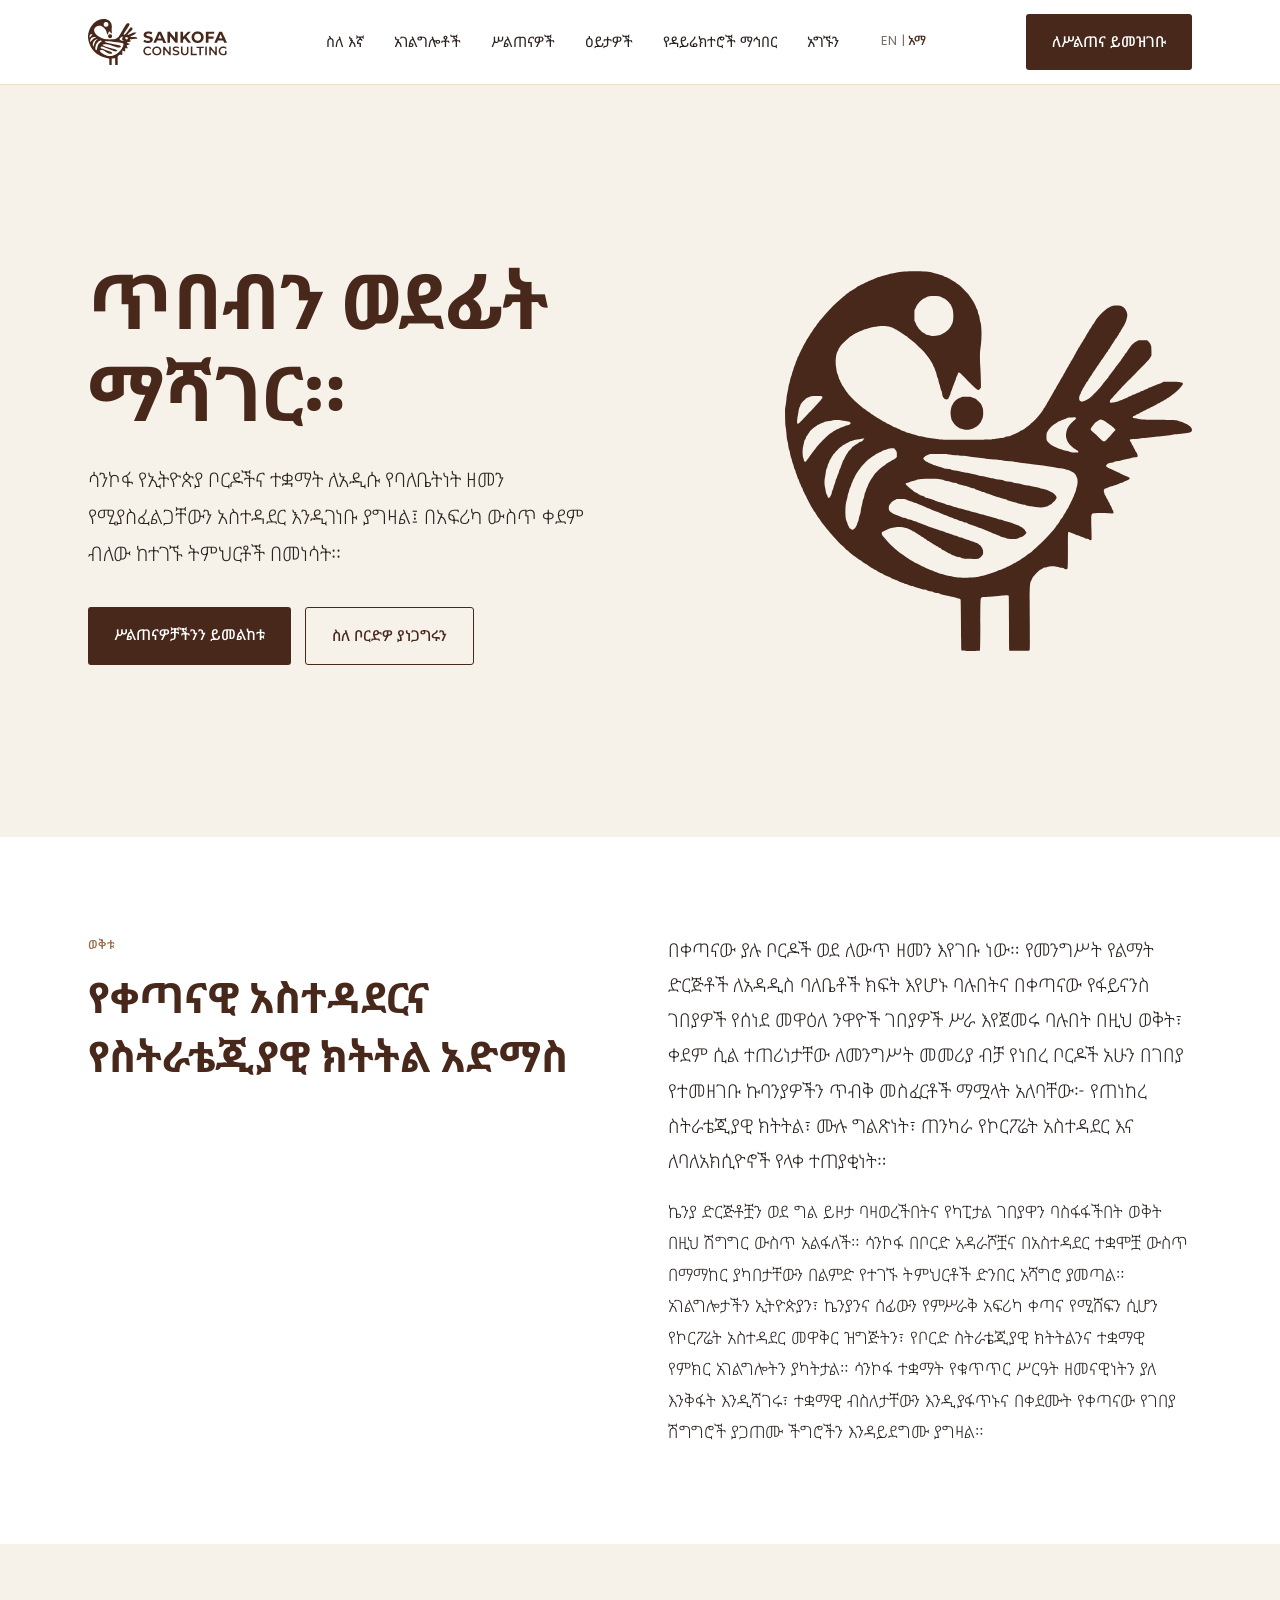
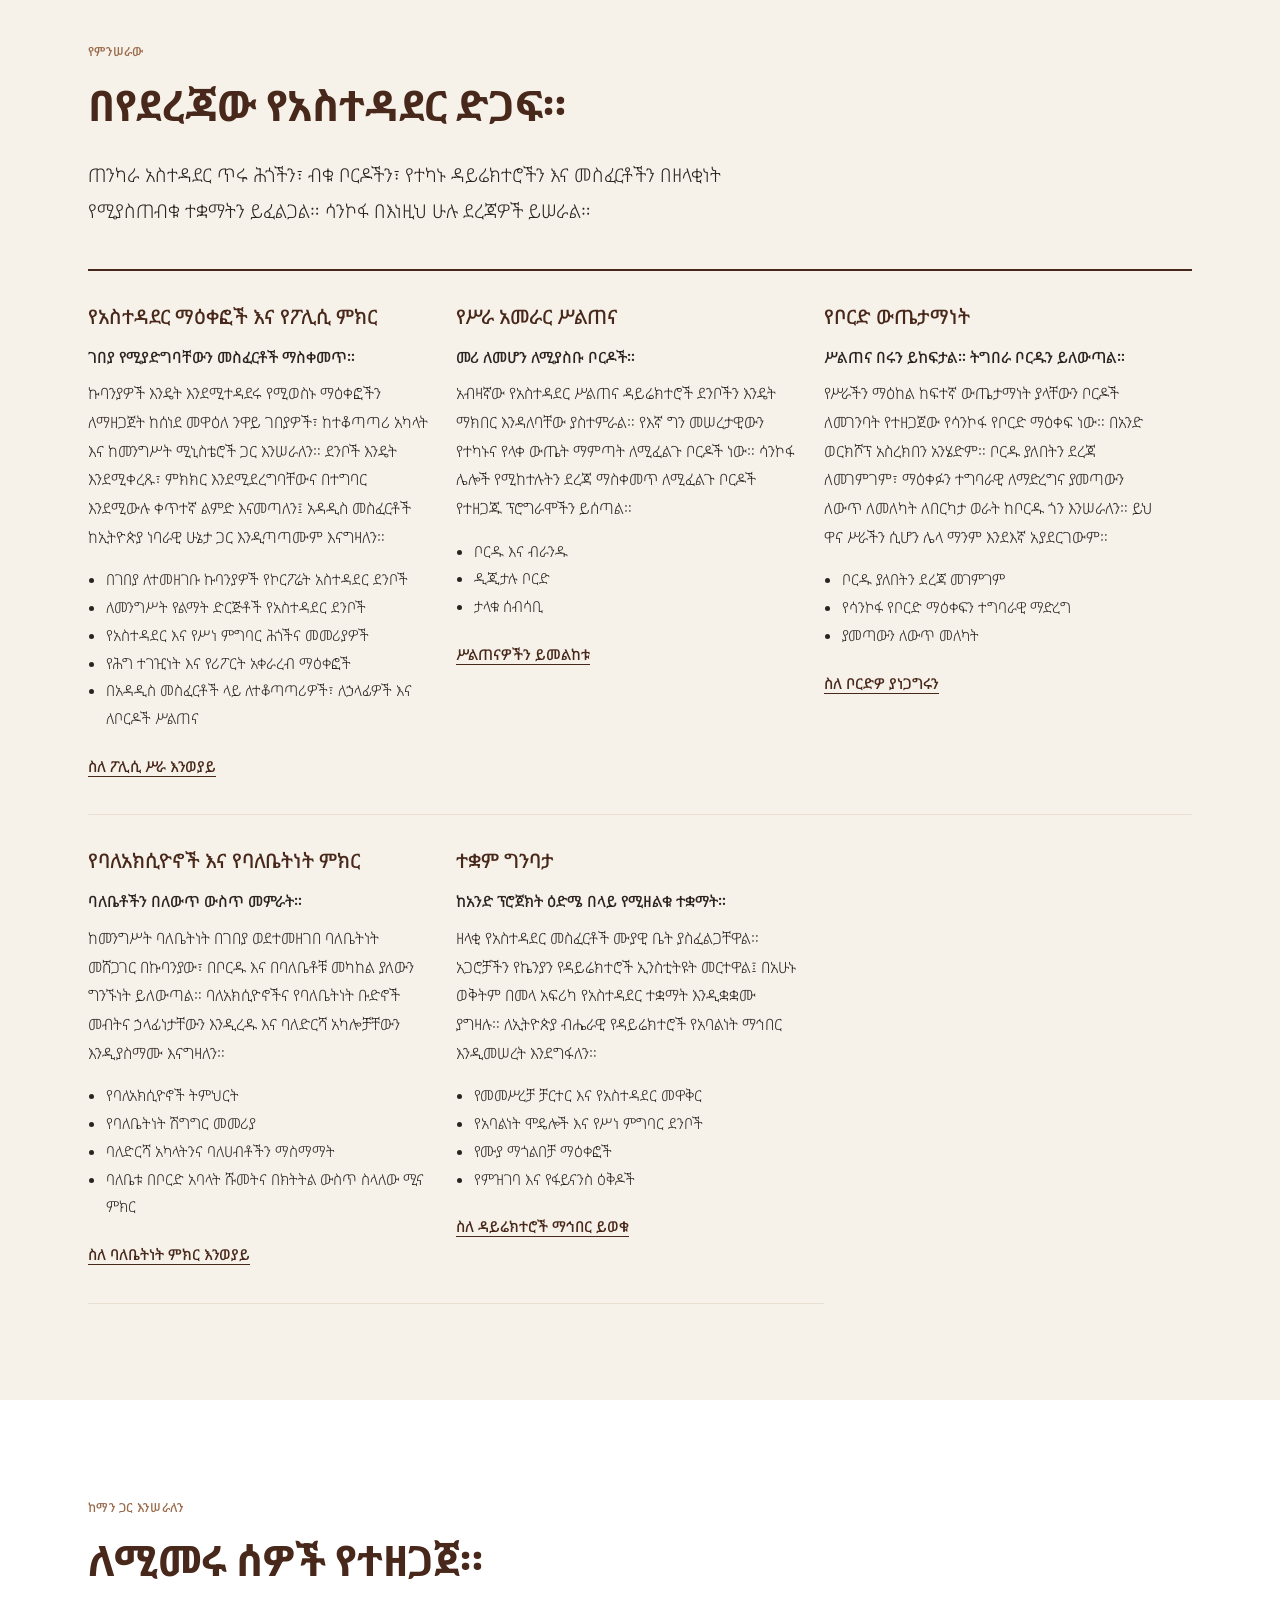
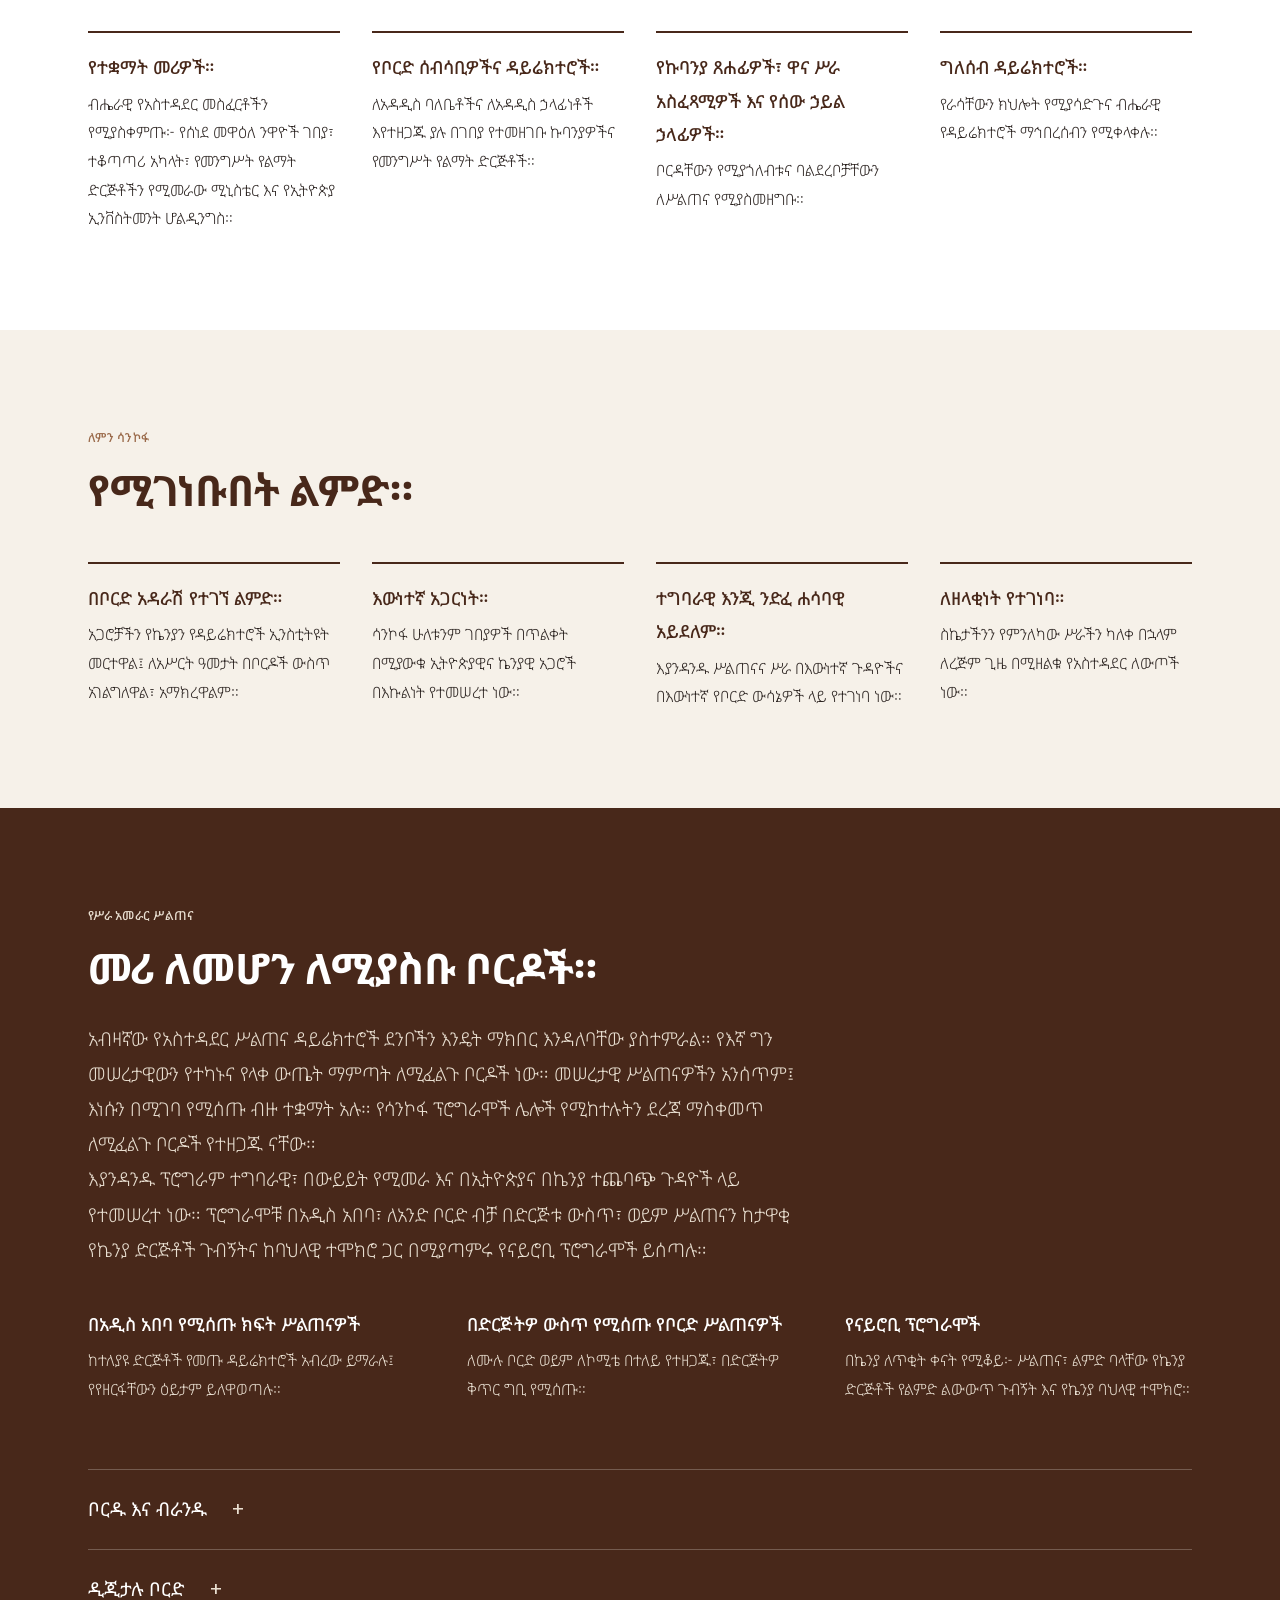
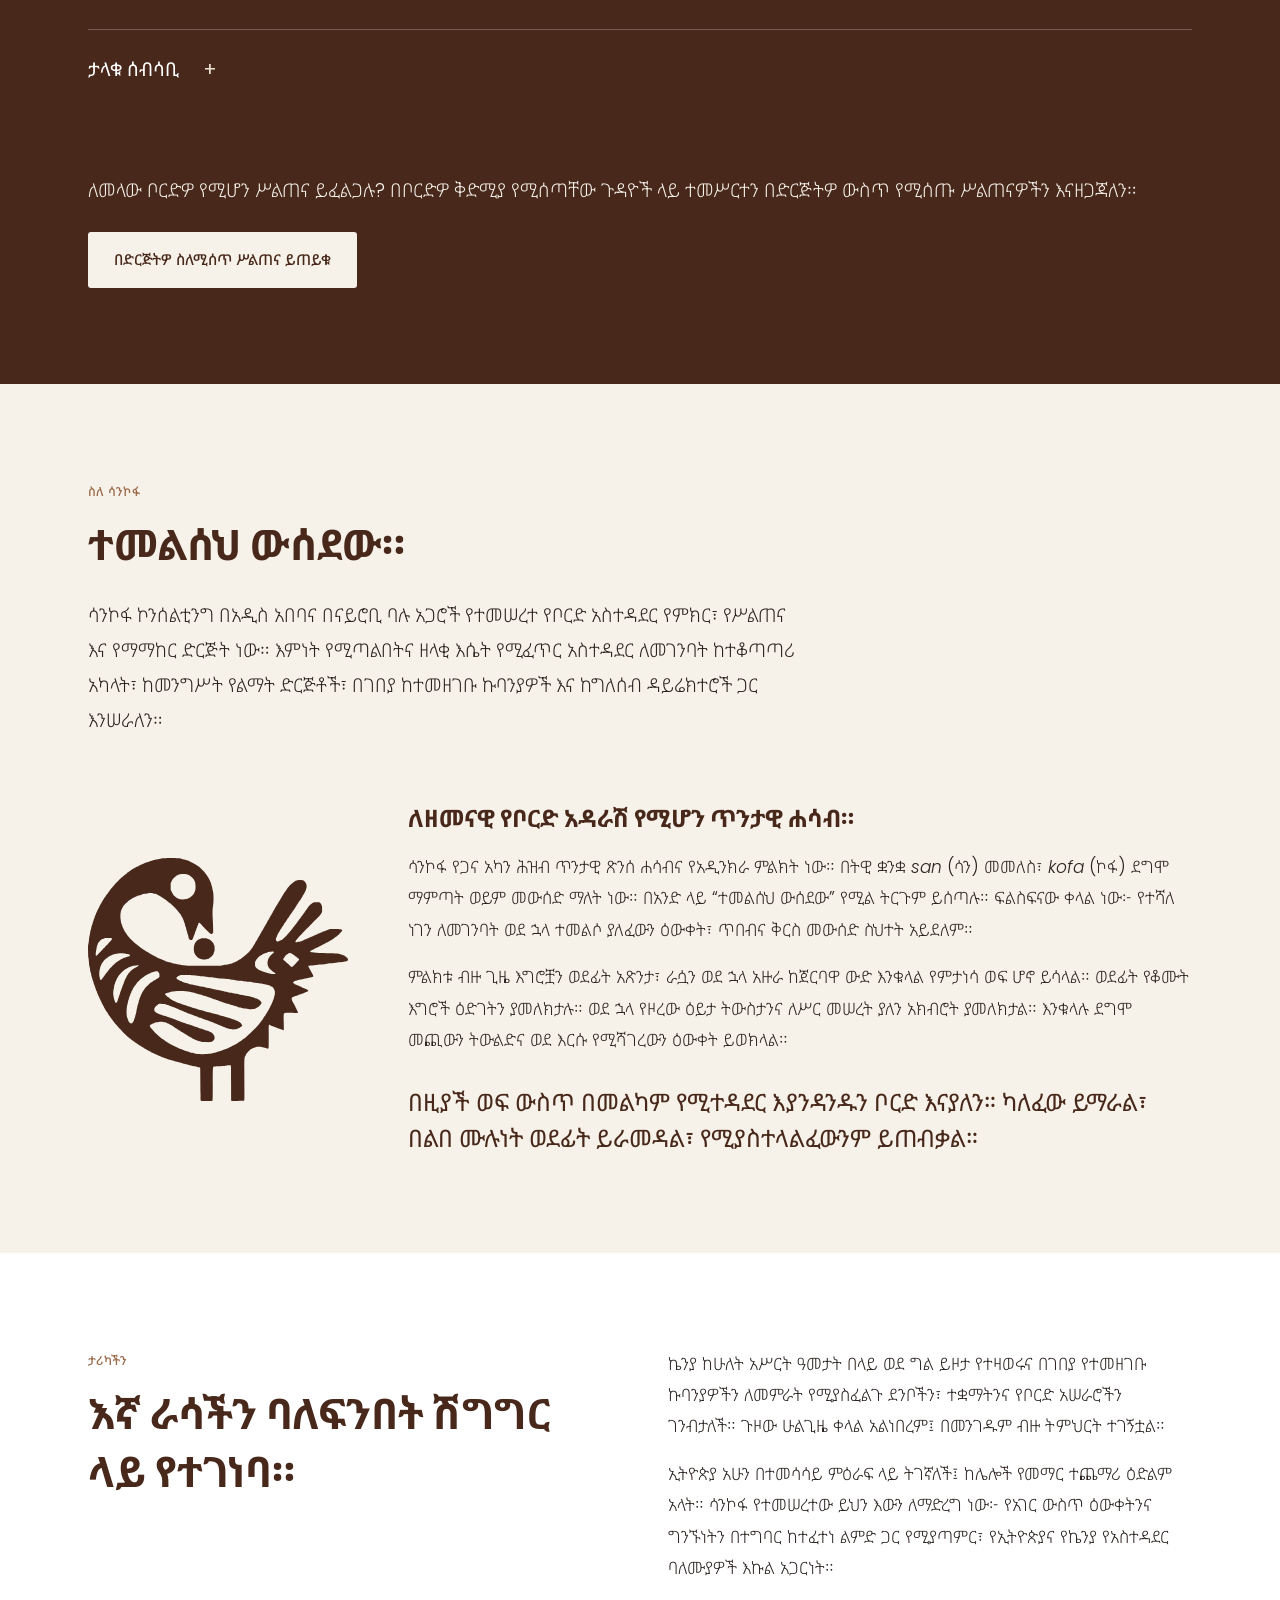
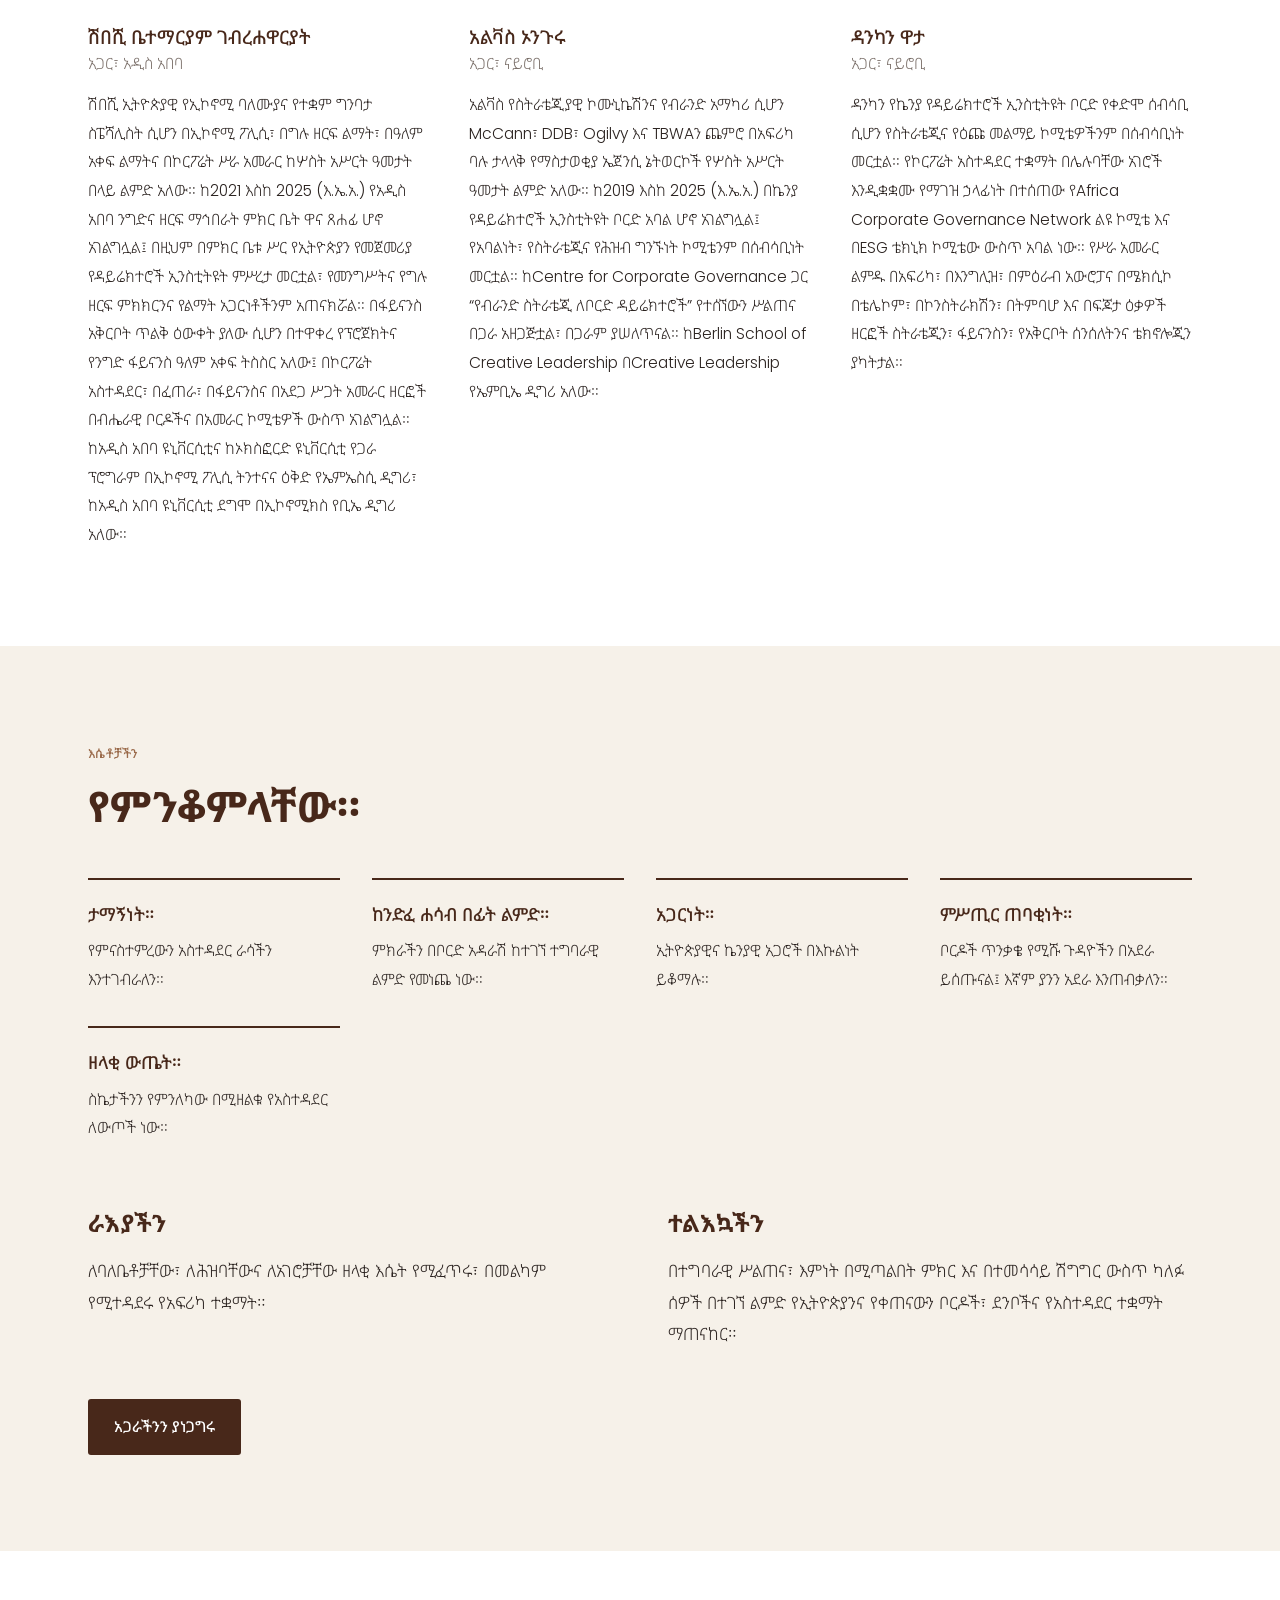
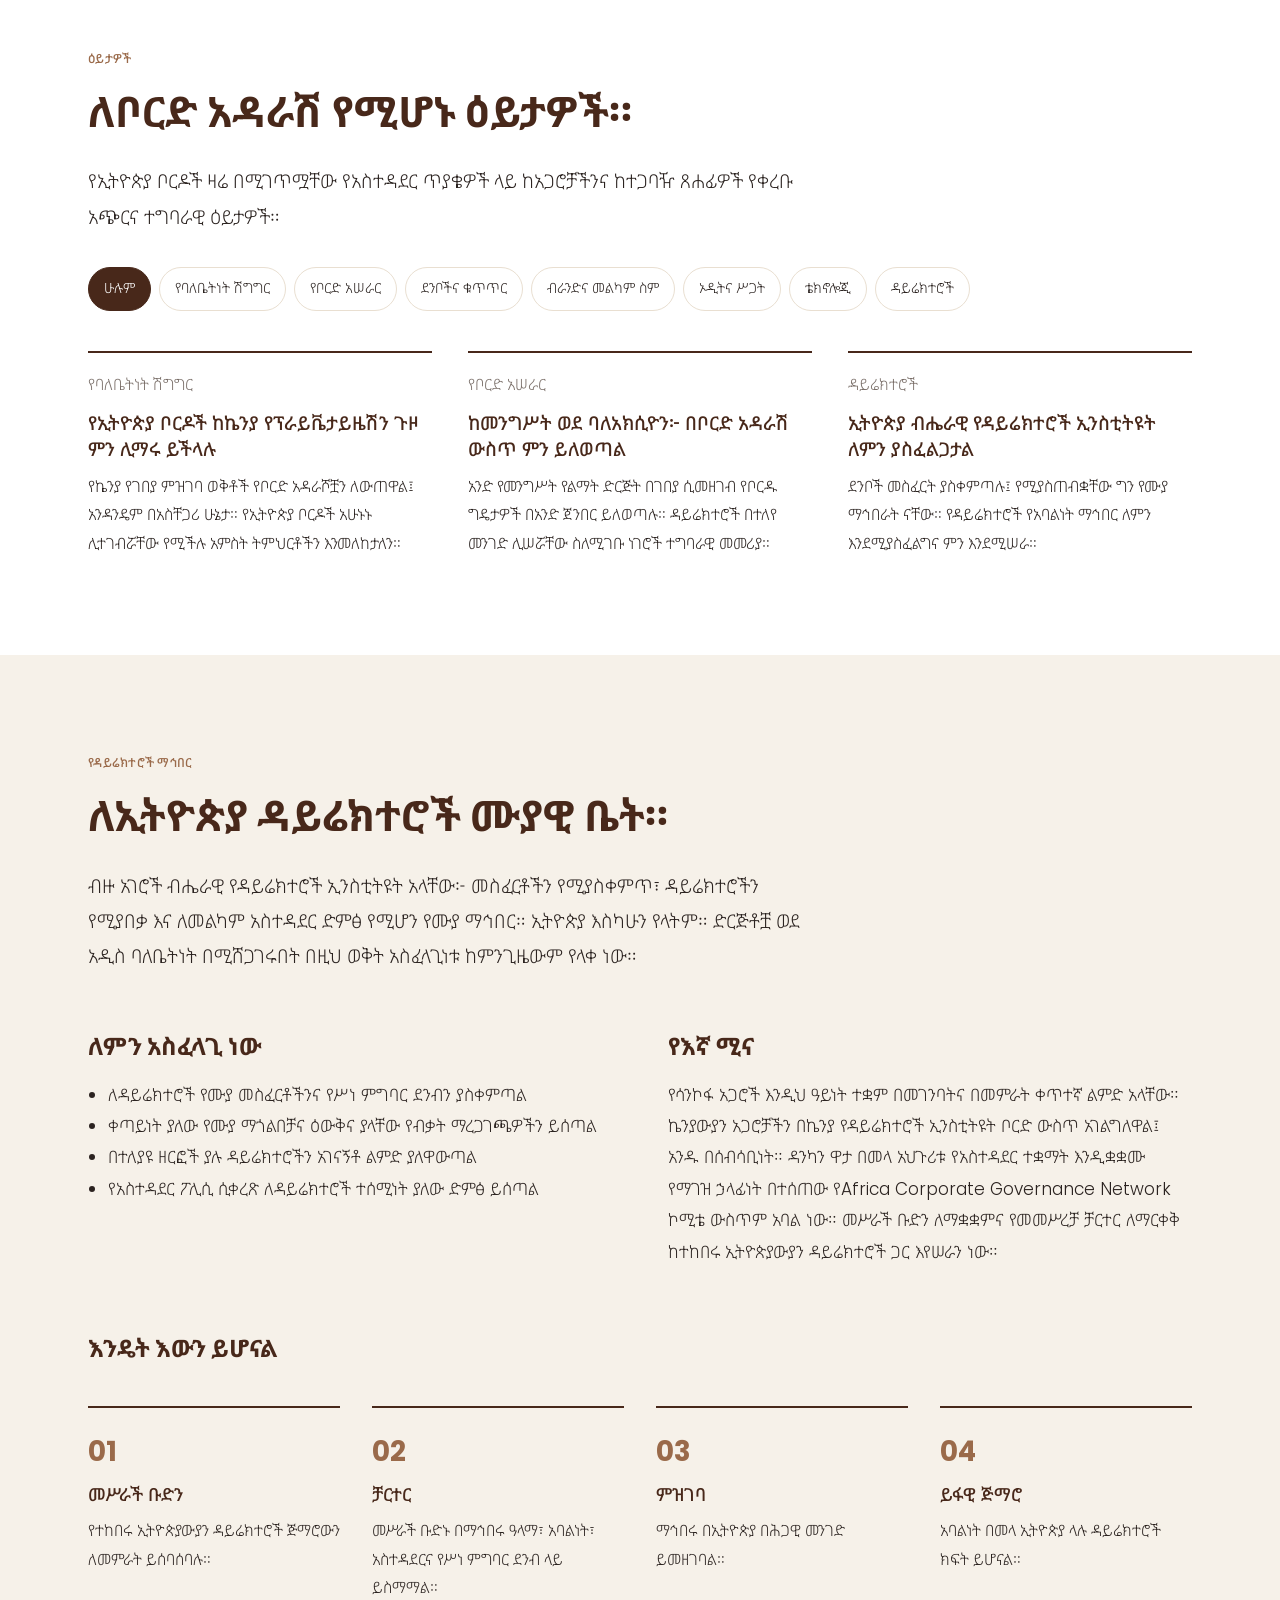
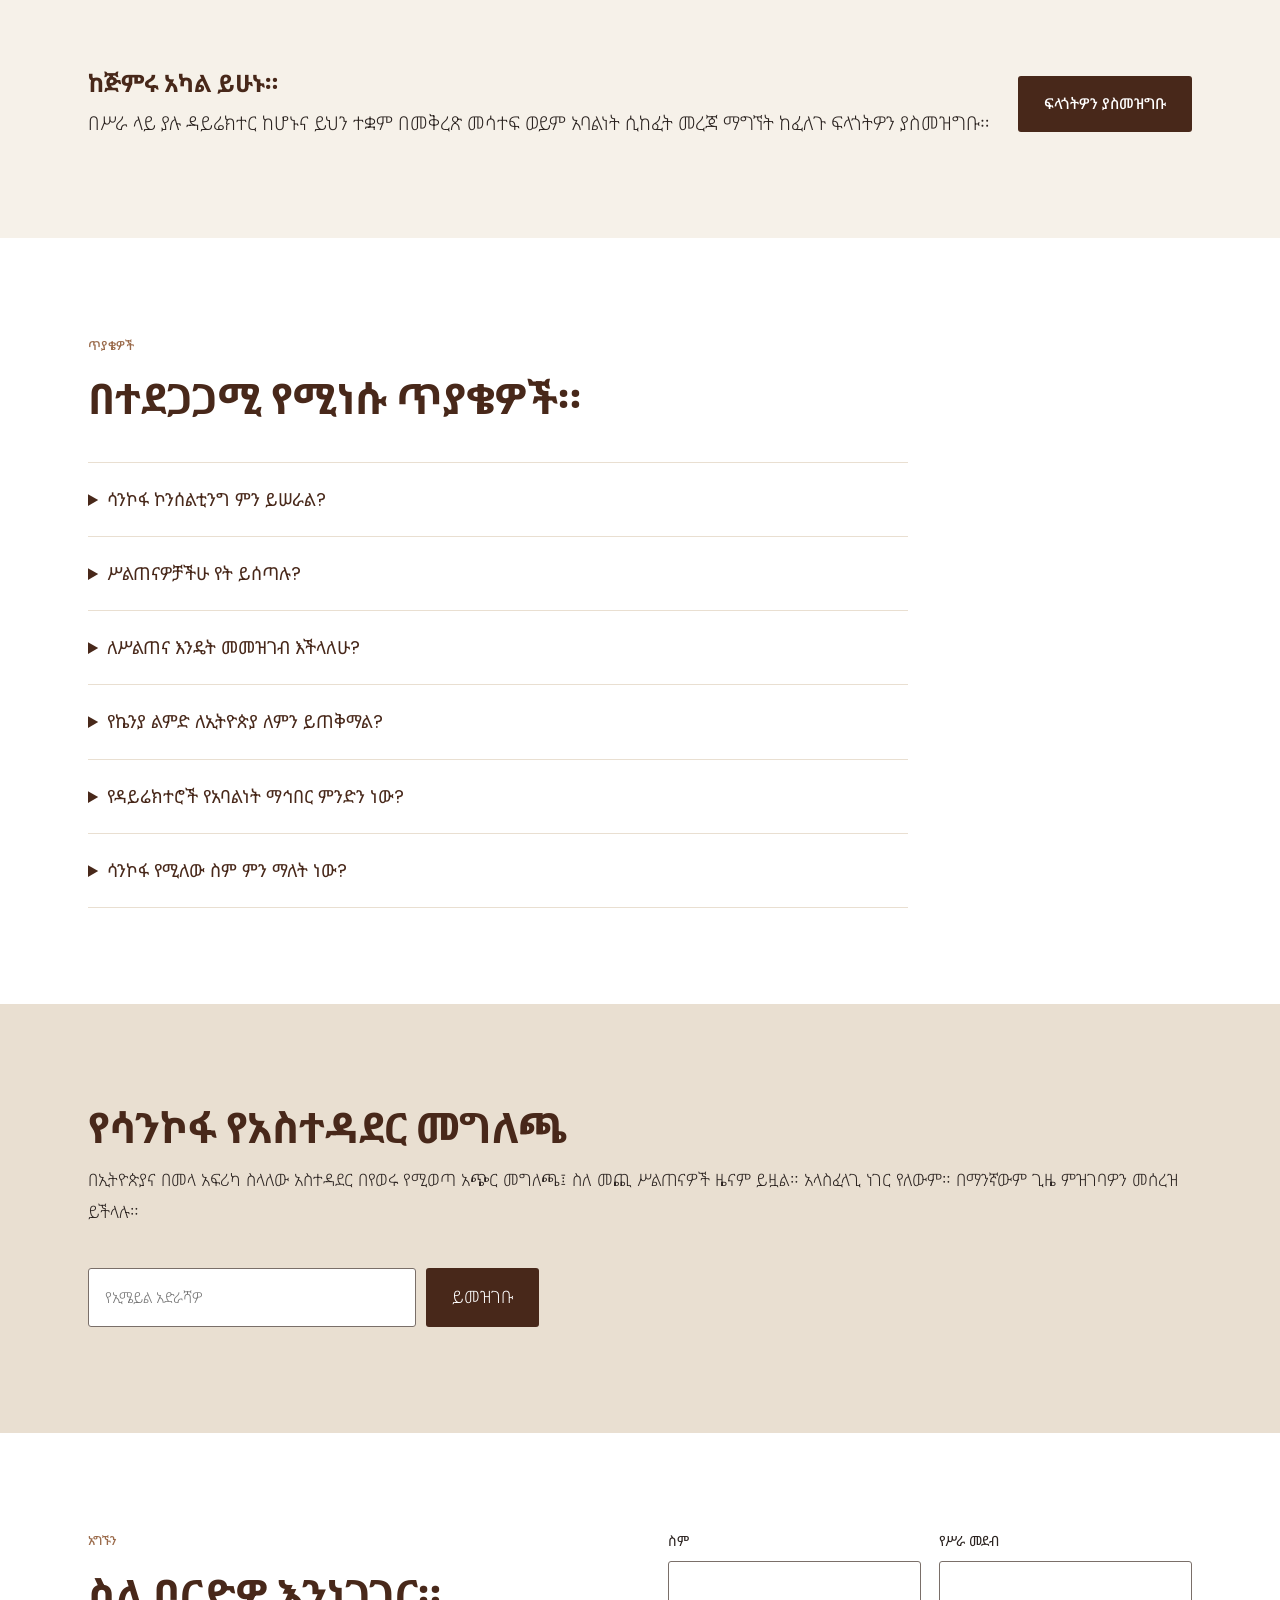
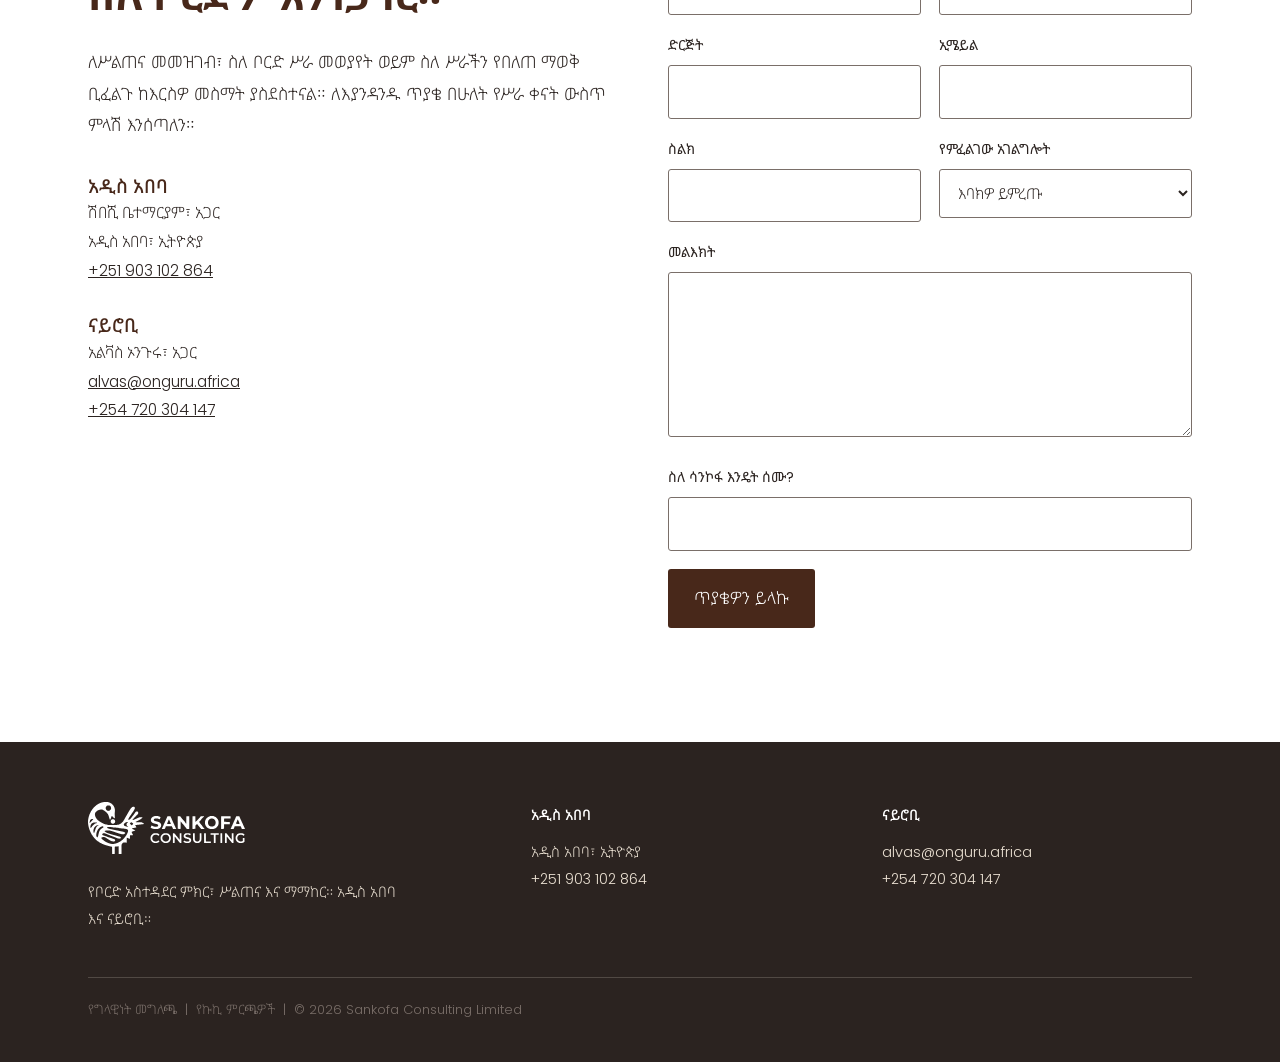
==== commit 6f879f07: "Addd" ====
--- a/am/index.html
+++ b/am/index.html
@@ -16,10 +16,11 @@
     />
     <meta name="theme-color" content="#48281a" />
     <meta name="robots" content="index, follow" />
-    <link rel="canonical" href="https://sankofa.africa/am/" />
-    <link rel="alternate" hreflang="en" href="https://sankofa.africa/" />
-    <link rel="alternate" hreflang="am" href="https://sankofa.africa/am/" />
-    <link rel="alternate" hreflang="x-default" href="https://sankofa.africa/" />
+    <link rel="canonical" href="https://sankofa-consulting.africa/am/" />
+    <link rel="alternate" hreflang="en" href="https://sankofa-consulting.africa/" />
+    <link rel="alternate" hreflang="am" href="https://sankofa-consulting.africa/am/" />
+    <link rel="alternate" hreflang="x-default" href="https://sankofa-consulting.africa/" />
+    <link rel="icon" href="/assets/bird.svg" type="image/svg+xml" />
     <meta property="og:type" content="website" />
     <meta property="og:site_name" content="ሳንኮፋ ኮንሰልቲንግ" />
     <meta
@@ -30,25 +31,30 @@
       property="og:description"
       content="ሳንኮፋ የኢትዮጵያ ቦርዶች፣ ተቆጣጣሪ አካላት እና የመንግሥት የልማት ድርጅቶች ጠንካራ አስተዳደር እንዲገነቡ ያግዛል።"
     />
-    <meta property="og:url" content="https://sankofa.africa/am/" />
+    <meta property="og:url" content="https://sankofa-consulting.africa/am/" />
     <meta property="og:locale" content="am_ET" />
     <meta property="og:locale:alternate" content="en_GB" />
-    <meta property="og:image" content="https://sankofa.africa/og-image.jpg" />
+    <meta property="og:image" content="https://sankofa-consulting.africa/og-image.png" />
+    <meta property="og:image:type" content="image/png" />
     <meta property="og:image:width" content="1200" />
     <meta property="og:image:height" content="630" />
     <meta name="twitter:card" content="summary_large_image" />
+    <meta name="twitter:title" content="ሳንኮፋ ኮንሰልቲንግ | የቦርድ አስተዳደር ምክር እና ሥልጠና፣ ኢትዮጵያ" />
+    <meta name="twitter:description" content="ሳንኮፋ የኢትዮጵያ ቦርዶች፣ ተቆጣጣሪ አካላት እና የመንግሥት የልማት ድርጅቶች ጠንካራ አስተዳደር እንዲገነቡ ያግዛል።" />
+    <meta name="twitter:image" content="https://sankofa-consulting.africa/og-image.png" />
+    <meta name="twitter:image:alt" content="ሳንኮፋ ኮንሰልቲንግ፦ የቦርድ አስተዳደር ምክር እና ሥልጠና" />
     <script type="application/ld+json">
       {
         "@context": "https://schema.org",
         "@graph": [
           {
             "@type": "WebPage",
-            "@id": "https://sankofa.africa/am/#webpage",
-            "url": "https://sankofa.africa/am/",
+            "@id": "https://sankofa-consulting.africa/am/#webpage",
+            "url": "https://sankofa-consulting.africa/am/",
             "name": "ሳንኮፋ ኮንሰልቲንግ | የቦርድ አስተዳደር ምክር እና ሥልጠና፣ ኢትዮጵያ",
             "inLanguage": "am",
-            "isPartOf": { "@id": "https://sankofa.africa/#website" },
-            "about": { "@id": "https://sankofa.africa/#organization" }
+            "isPartOf": { "@id": "https://sankofa-consulting.africa/#website" },
+            "about": { "@id": "https://sankofa-consulting.africa/#organization" }
           }
         ]
       }
@@ -178,39 +184,36 @@
             </div>
             <div>
               <h3>የሥራ አመራር ሥልጠና</h3>
-              <p class="tag">ለዘመናዊ የቦርድ አዳራሽ የሚያስፈልጉ ክህሎቶች።</p>
-              <p>
-                ሥልጠናዎቻችን ዳይሬክተሮች በብቃት እንዲመሩ የሚያስችል ዕውቀትና በራስ መተማመን
-                ይሰጣሉ። እያንዳንዱ ሥልጠና ተግባራዊ፣ በውይይት የሚመራ እና በኢትዮጵያና በኬንያ
-                ተጨባጭ ጉዳዮች ላይ የተመሠረተ ነው። ሥልጠናዎቹ በአዲስ አበባ፣ ለአንድ ቦርድ
-                በተለይ በድርጅቱ ውስጥ፣ ወይም ሥልጠናን ከኬንያ ድርጅቶች ጉብኝትና ከባህላዊ ተሞክሮ
-                ጋር በሚያጣምሩ የናይሮቢ ፕሮግራሞች ይሰጣሉ።
+              <p class="tag">መሪ ለመሆን ለሚያስቡ ቦርዶች።</p>
+              <p>
+                አብዛኛው የአስተዳደር ሥልጠና ዳይሬክተሮች ደንቦችን እንዴት ማክበር እንዳለባቸው
+                ያስተምራል። የእኛ ግን መሠረታዊውን የተካኑና የላቀ ውጤት ማምጣት ለሚፈልጉ
+                ቦርዶች ነው። ሳንኮፋ ሌሎች የሚከተሉትን ደረጃ ማስቀመጥ ለሚፈልጉ ቦርዶች
+                የተዘጋጁ ፕሮግራሞችን ይሰጣል።
               </p>
               <ul>
-                <li>የኮርፖሬት አስተዳደር መግቢያ</li>
-                <li>የብራንድ አስተዳደር</li>
-                <li>ኦዲት ለቦርዶች</li>
+                <li>ቦርዱ እና ብራንዱ</li>
+                <li>ዲጂታሉ ቦርድ</li>
                 <li>ታላቁ ሰብሳቢ</li>
-                <li>የቴክኖሎጂ አስተዳደር</li>
               </ul>
               <a class="more" href="#programmes">ሥልጠናዎችን ይመልከቱ</a>
             </div>
             <div>
-              <h3>የቦርድ ማማከር አገልግሎት</h3>
-              <p class="tag">ደረጃ በደረጃ የሚጠነክሩ ቦርዶች።</p>
-              <p>
-                የቦርዶችን ውጤታማነት በዘላቂነት ለማሳደግ ከአንድ እስከ ሁለት ዓመት ከእያንዳንዱ
-                ቦርድ ጋር በአጋርነት እንሠራለን። እያንዳንዱ ሥራ በሐቀኛ ግምገማ ይጀምራል፤
-                በስምምነት የተቀመጡ ምዕራፎች ያሉትን ግልጽ ዕቅድም ይከተላል።
+              <h3>የቦርድ ውጤታማነት</h3>
+              <p class="tag">ሥልጠና በሩን ይከፍታል። ትግበራ ቦርዱን ይለውጣል።</p>
+              <p>
+                የሥራችን ማዕከል ከፍተኛ ውጤታማነት ያላቸውን ቦርዶች ለመገንባት የተዘጋጀው
+                የሳንኮፋ የቦርድ ማዕቀፍ ነው። በአንድ ወርክሾፕ አስረክበን አንሄድም።
+                ቦርዱ ያለበትን ደረጃ ለመገምገም፣ ማዕቀፉን ተግባራዊ ለማድረግና ያመጣውን
+                ለውጥ ለመለካት ለበርካታ ወራት ከቦርዱ ጎን እንሠራለን። ይህ ዋና ሥራችን
+                ሲሆን ሌላ ማንም እንደእኛ አያደርገውም።
               </p>
               <ul>
-                <li>የቦርድ ግምገማ እና የአስተዳደር ምርመራ</li>
-                <li>የቦርድ ቻርተር፣ የኮሚቴ አደረጃጀት እና የሥራ መመሪያዎች</li>
-                <li>የአስተዳደር ፖሊሲዎች እና የቦርድ የሥራ መርሐ ግብር</li>
-                <li>የቦርድ ማጎልበቻ ዕቅዶች</li>
-                <li>ለሰብሳቢዎች እና ለኩባንያ ጸሐፊዎች ቀጣይነት ያለው ምክር</li>
+                <li>ቦርዱ ያለበትን ደረጃ መገምገም</li>
+                <li>የሳንኮፋ የቦርድ ማዕቀፍን ተግባራዊ ማድረግ</li>
+                <li>ያመጣውን ለውጥ መለካት</li>
               </ul>
-              <a class="more" href="#contact" data-interest="Board consultancy"
+              <a class="more" href="#contact" data-interest="Board effectiveness"
                 >ስለ ቦርድዎ ያነጋግሩን</a
               >
             </div>
@@ -307,12 +310,20 @@
       </section>
       <section class="prog" id="programmes">
         <div class="wrap">
-          <span class="eyebrow">ሥልጠናዎች እና ዝግጅቶች</span>
-          <h2>መንገዱን ካለፉበት ይማሩ።</h2>
+          <span class="eyebrow">የሥራ አመራር ሥልጠና</span>
+          <h2>መሪ ለመሆን ለሚያስቡ ቦርዶች።</h2>
           <p class="lede">
-            ሥልጠናዎቻችን ጊዜ ለሚያጥራቸው ዳይሬክተሮች የተዘጋጁ ናቸው። አጭር፣ ተግባራዊ እና ቦርዶች
-            በሚገጥሟቸው እውነተኛ ውሳኔዎች ላይ የተመሠረቱ ናቸው። እያንዳንዱ ተሳታፊ በሚቀጥለው
-            የቦርድ ስብሰባው ሊጠቀምባቸው የሚችሉ መሣሪያዎችን ይዞ ይሄዳል።
+            አብዛኛው የአስተዳደር ሥልጠና ዳይሬክተሮች ደንቦችን እንዴት ማክበር እንዳለባቸው
+            ያስተምራል። የእኛ ግን መሠረታዊውን የተካኑና የላቀ ውጤት ማምጣት ለሚፈልጉ
+            ቦርዶች ነው። መሠረታዊ ሥልጠናዎችን አንሰጥም፤ እነሱን በሚገባ የሚሰጡ ብዙ
+            ተቋማት አሉ። የሳንኮፋ ፕሮግራሞች ሌሎች የሚከተሉትን ደረጃ ማስቀመጥ ለሚፈልጉ
+            ቦርዶች የተዘጋጁ ናቸው።
+          </p>
+          <p class="lede">
+            እያንዳንዱ ፕሮግራም ተግባራዊ፣ በውይይት የሚመራ እና በኢትዮጵያና በኬንያ
+            ተጨባጭ ጉዳዮች ላይ የተመሠረተ ነው። ፕሮግራሞቹ በአዲስ አበባ፣ ለአንድ ቦርድ
+            ብቻ በድርጅቱ ውስጥ፣ ወይም ሥልጠናን ከታዋቂ የኬንያ ድርጅቶች ጉብኝትና ከባህላዊ
+            ተሞክሮ ጋር በሚያጣምሩ የናይሮቢ ፕሮግራሞች ይሰጣሉ።
           </p>
           <div class="formats">
             <div>
@@ -335,8 +346,21 @@
             </div>
           </div>
 
-          <!-- TODO: confirm dates and fees, and link brochures (PDF) once designed. -->
           <details>
+            <summary>ቦርዱ እና ብራንዱ</summary>
+            <div class="detail"><p>መልካም ስም የቦርድ አዳራሽ ጉዳይ ነው። ዳይሬክተሮች የድርጅቱን እጅግ ውድ የማይዳሰስ ሀብት በባለቤትነት መምራት፣ መጠበቅና ማሳደግ፣ የሥራ አመራሩንም ተጠያቂ ማድረግ ይማራሉ።</p><div class="actions"><a class="btn" href="#contact" data-interest="Training" data-programme="ቦርዱ እና ብራንዱ">ይመዝገቡ</a></div></div>
+          </details>
+          <details>
+            <summary>ዲጂታሉ ቦርድ</summary>
+            <div class="detail"><p>ቴክኖሎጂ አሁን ስትራቴጂን፣ ሥጋትንና እሴትን ይወስናል። ዳይሬክተሮች ስለ ዳታ፣ የሳይበር ሥጋት፣ ሰው ሠራሽ አስተውሎትና ዲጂታል ሽግግር የተሻሉ ጥያቄዎችን ማቅረብና በልበ ሙሉነት መምራት ይማራሉ።</p><div class="actions"><a class="btn" href="#contact" data-interest="Training" data-programme="ዲጂታሉ ቦርድ">ይመዝገቡ</a></div></div>
+          </details>
+          <details>
+            <summary>ታላቁ ሰብሳቢ</summary>
+            <div class="detail"><p>ሰብሳቢው ቦርድን ያበለጽጋል ወይም ያዳክማል። ይህ ፕሮግራም በሥራ ላይ ላሉና ወደፊት ሰብሳቢ ለመሆን ለሚያስቡ ሰዎች የቦርድ አዳራሹን መምራት፣ ከዋና ሥራ አስፈጻሚው ጋር ያለውን ግንኙነት ማስተዳደርና ውጤታማ ቦርድ መገንባትን ያስተምራል።</p><div class="actions"><a class="btn" href="#contact" data-interest="Training" data-programme="ታላቁ ሰብሳቢ">ይመዝገቡ</a></div></div>
+          </details>
+
+          <!-- Legacy programme details retained for reference but not displayed. -->
+          <details hidden>
             <summary>
               የኮርፖሬት አስተዳደር መግቢያ<span>2026 4ኛ ሩብ ዓመት (እ.ኤ.አ.)፣ ቀኑ ይገለጻል</span>
             </summary>
@@ -370,7 +394,7 @@
               </div>
             </div>
           </details>
-          <details>
+          <details hidden>
             <summary>የብራንድ አስተዳደር<span>2027 1ኛ ሩብ ዓመት (እ.ኤ.አ.)</span></summary>
             <div class="detail">
               <p>
@@ -402,7 +426,7 @@
               </div>
             </div>
           </details>
-          <details>
+          <details hidden>
             <summary>ኦዲት ለቦርዶች<span>2027 2ኛ ሩብ ዓመት (እ.ኤ.አ.)</span></summary>
             <div class="detail">
               <p>
@@ -434,7 +458,7 @@
               </div>
             </div>
           </details>
-          <details>
+          <details hidden>
             <summary>ታላቁ ሰብሳቢ<span>2027 3ኛ ሩብ ዓመት (እ.ኤ.አ.)</span></summary>
             <div class="detail">
               <p>
@@ -462,7 +486,7 @@
               </div>
             </div>
           </details>
-          <details>
+          <details hidden>
             <summary>የቴክኖሎጂ አስተዳደር<span>2027 3ኛ ሩብ ዓመት (እ.ኤ.አ.)</span></summary>
             <div class="detail">
               <p>
@@ -876,8 +900,7 @@
               <div>
                 <h3>አዲስ አበባ</h3>
                 <p>
-                  ሽበሺ ቤተማርያም፣ አጋር<br />የቤት ቁጥር 3831፣ ወረዳ 13<br />ቦሌ ክፍለ
-                  ከተማ፣ አዲስ አበባ፣ ኢትዮጵያ<br /><a href="tel:+251903102864"
+                  ሽበሺ ቤተማርያም፣ አጋር<br />አዲስ አበባ፣ ኢትዮጵያ<br /><a href="tel:+251903102864"
                     >+251 903 102 864</a
                   >
                 </p>
@@ -965,8 +988,7 @@
           <div>
             <h4>አዲስ አበባ</h4>
             <p>
-              የቤት ቁጥር 3831፣ ወረዳ 13<br />ቦሌ ክፍለ ከተማ፣ አዲስ አበባ፣ ኢትዮጵያ<br /><a
-                href="tel:+251903102864"
+              አዲስ አበባ፣ ኢትዮጵያ<br /><a href="tel:+251903102864"
                 >+251 903 102 864</a
               >
             </p>
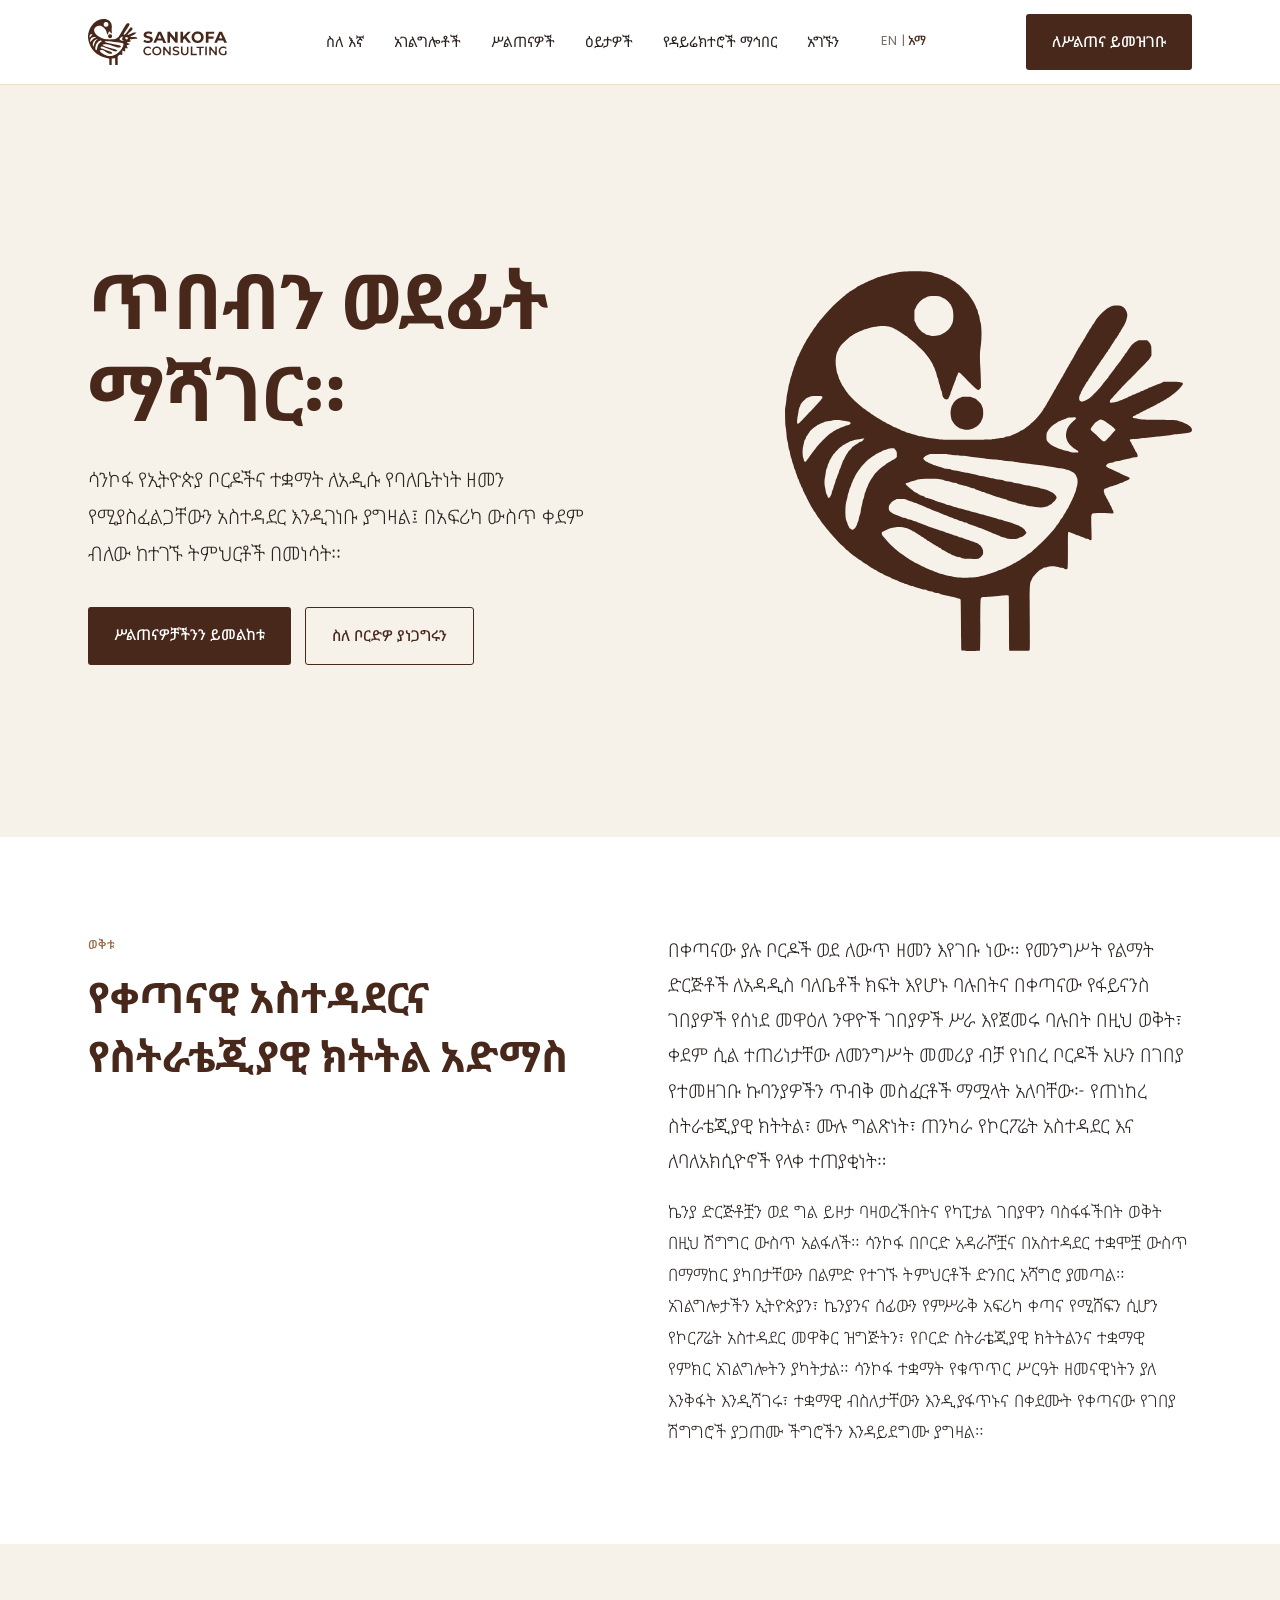
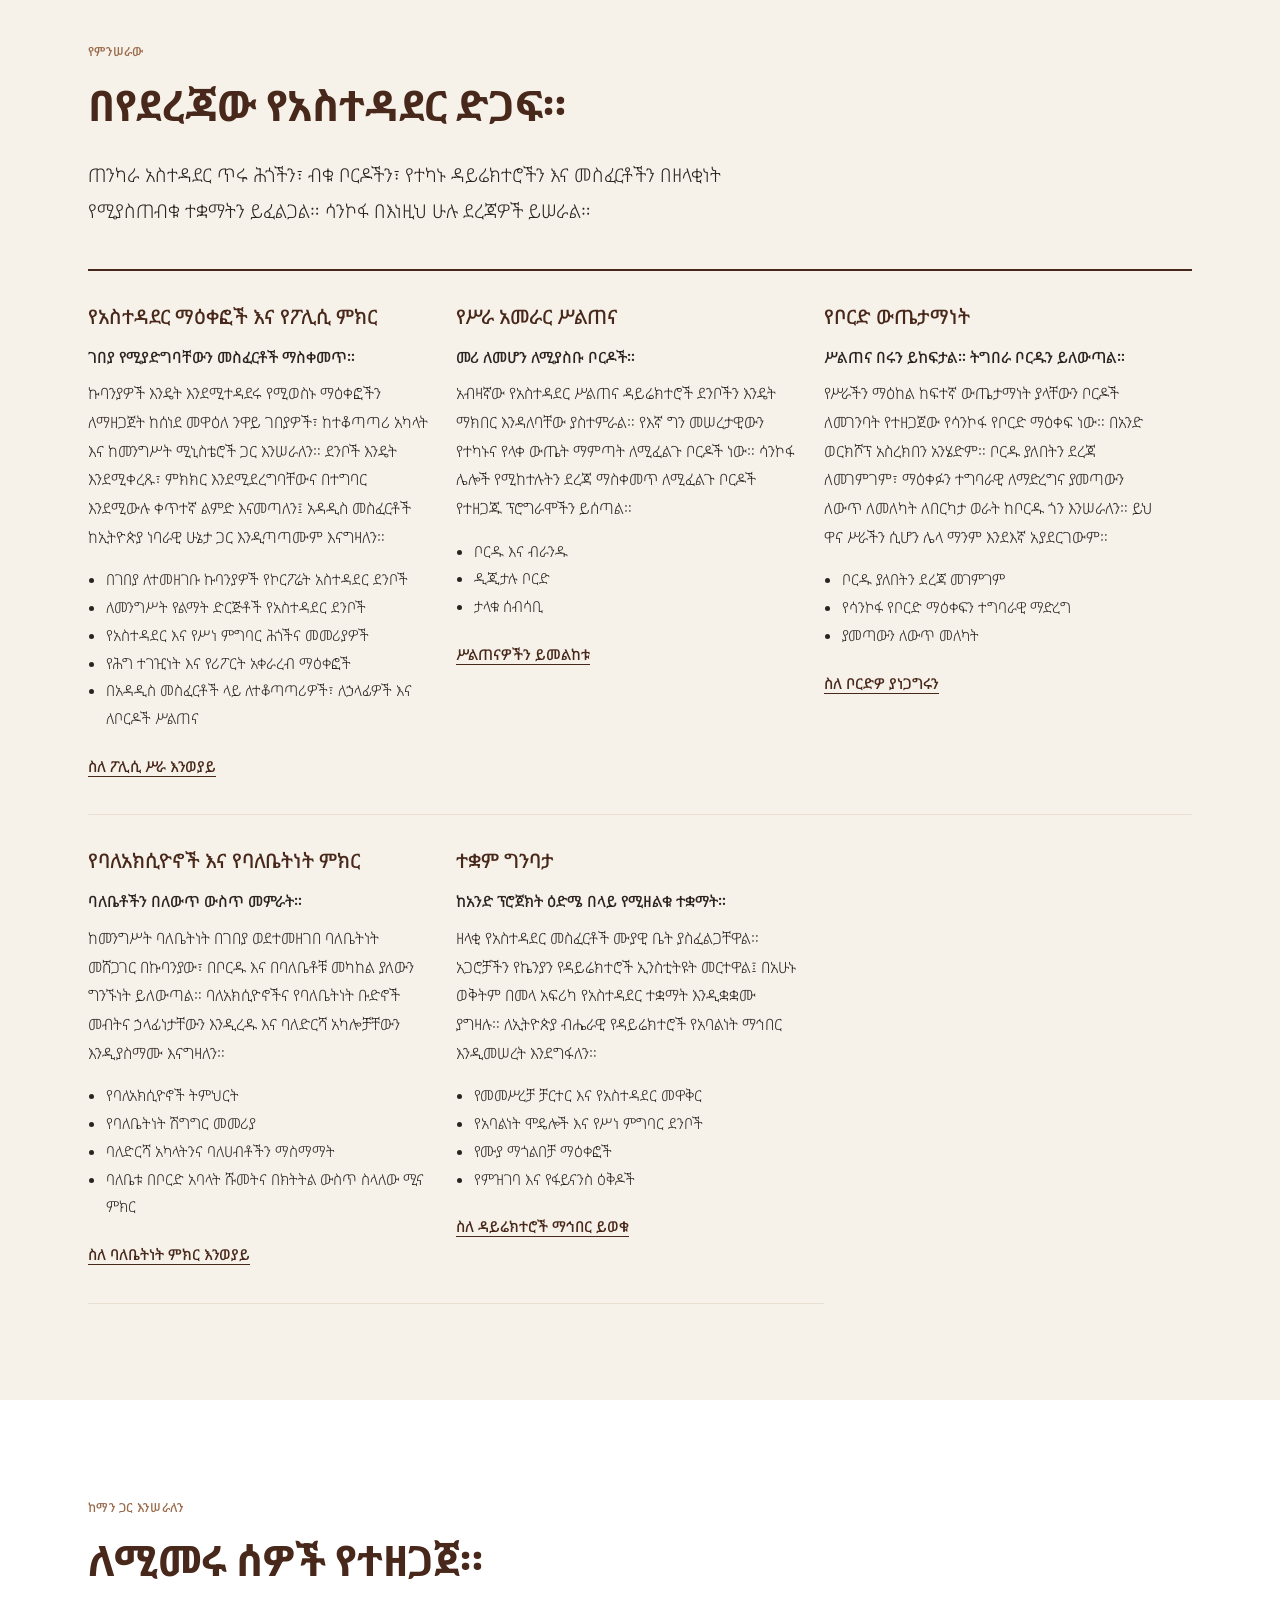
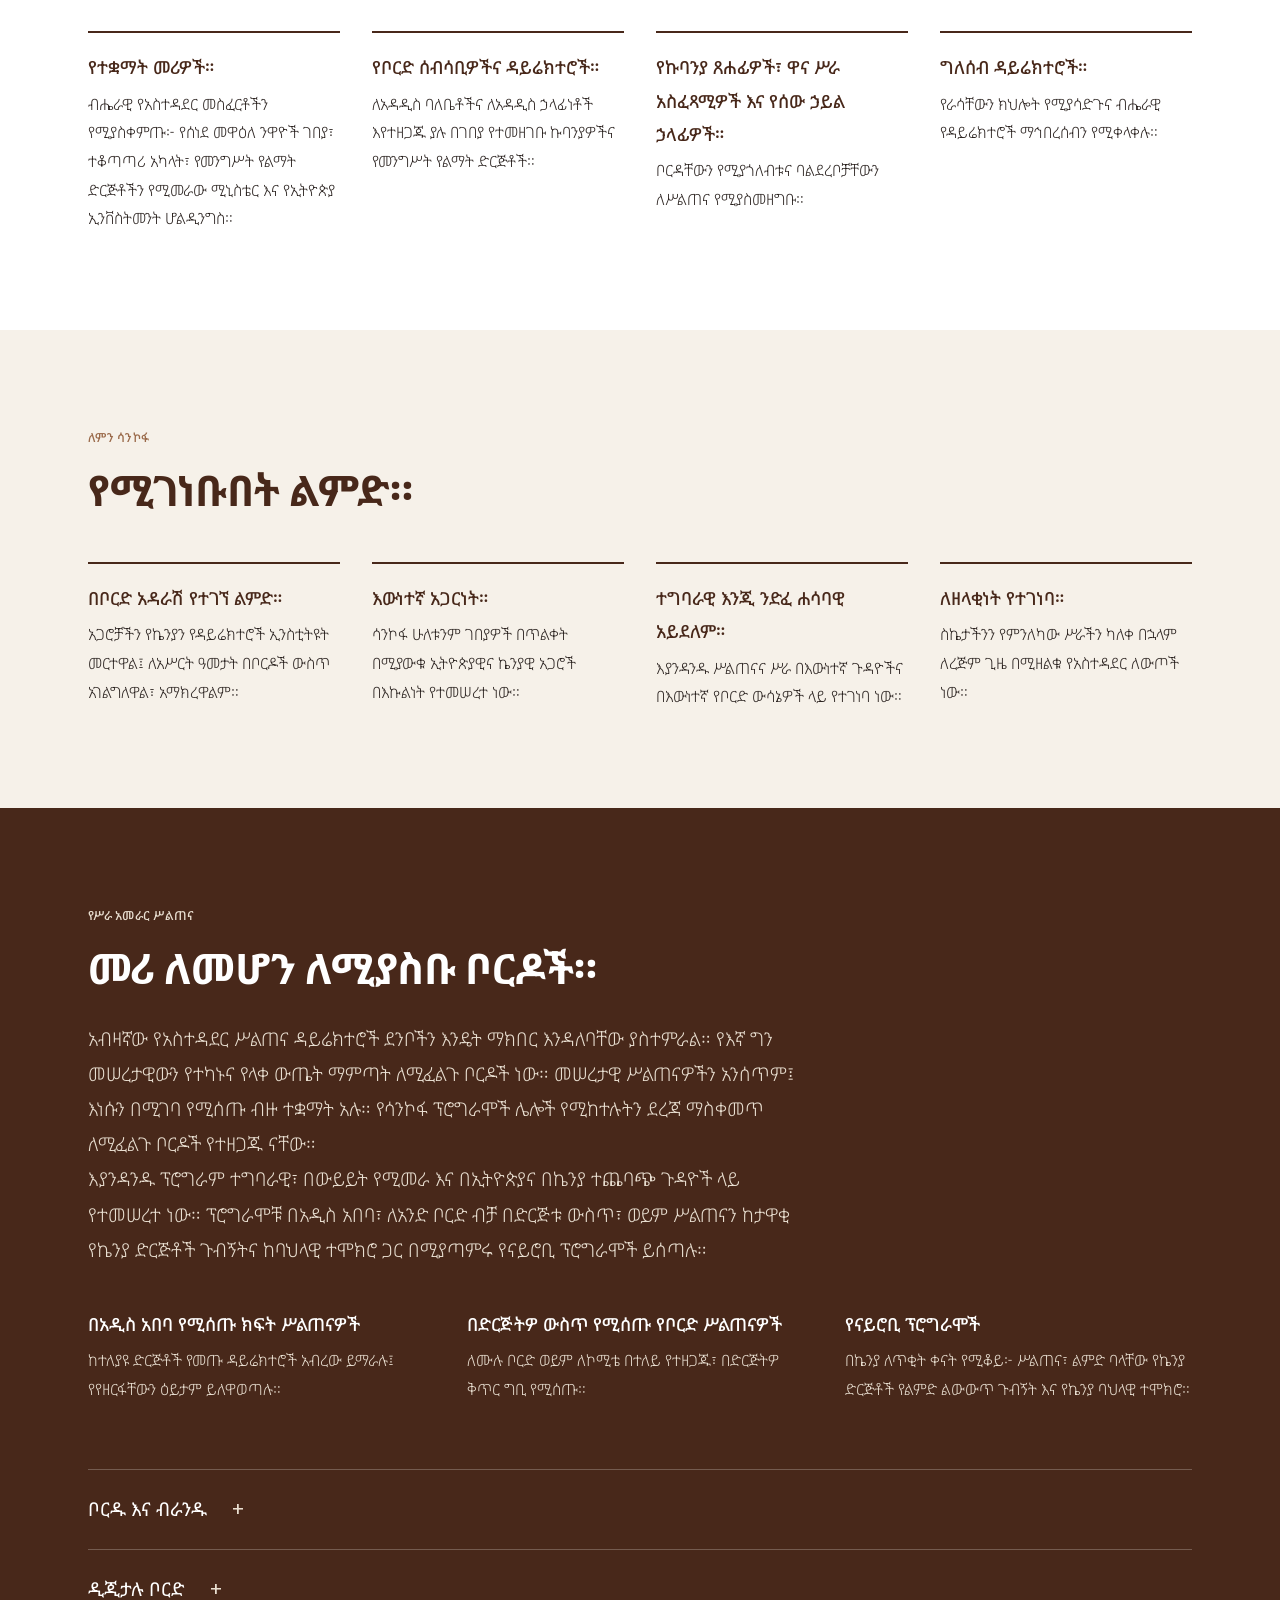
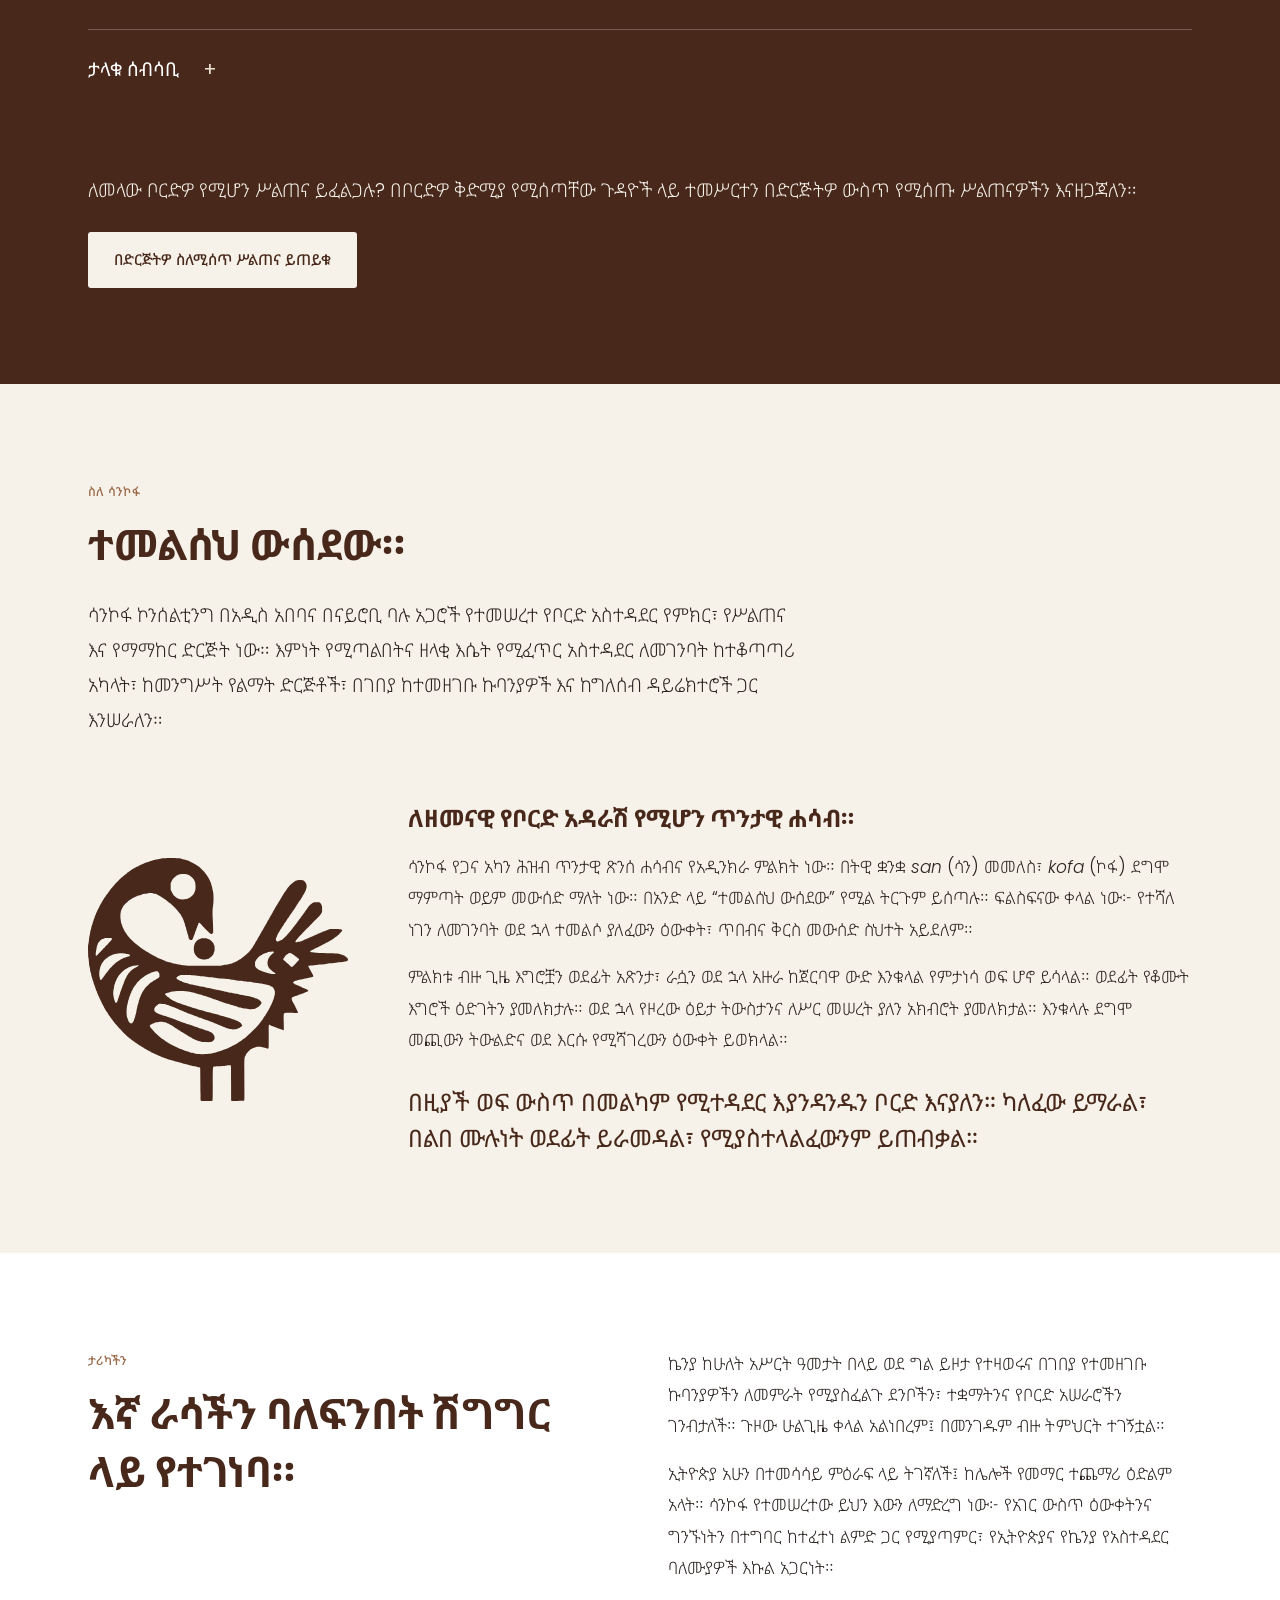
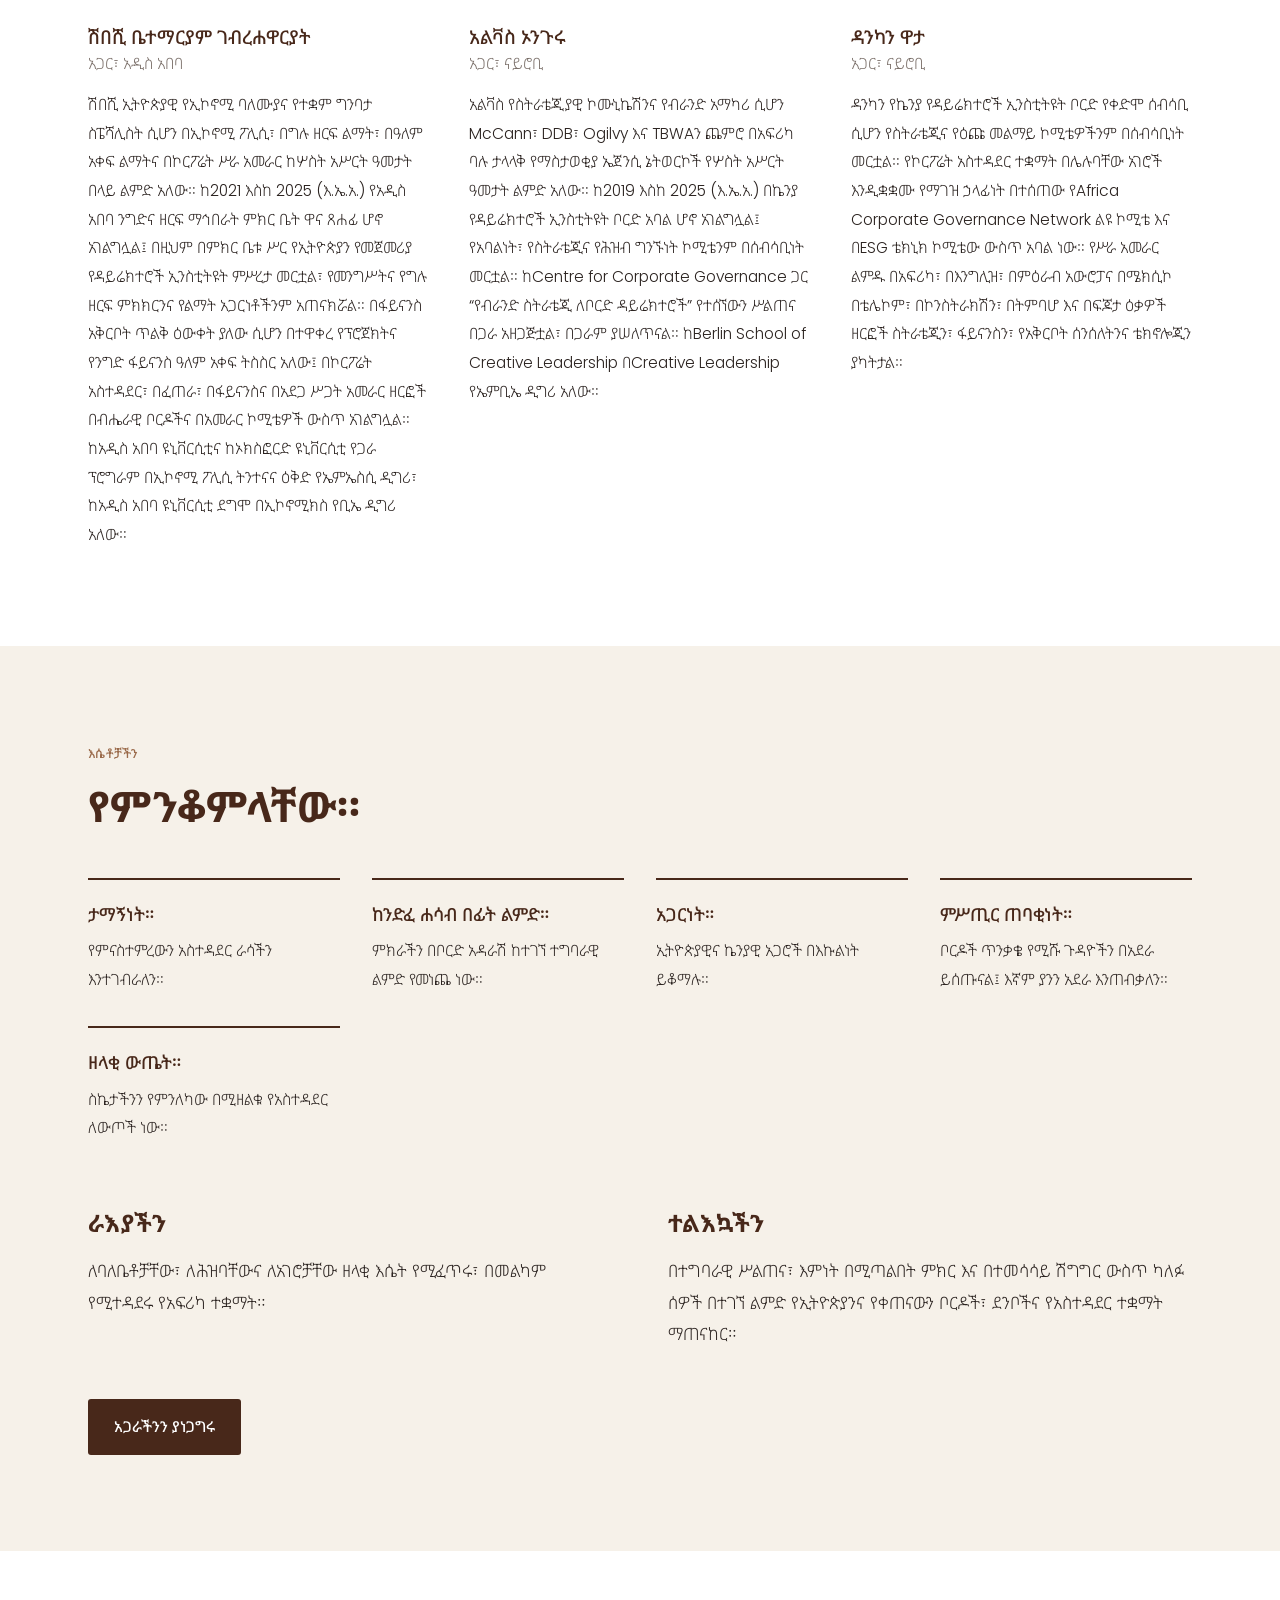
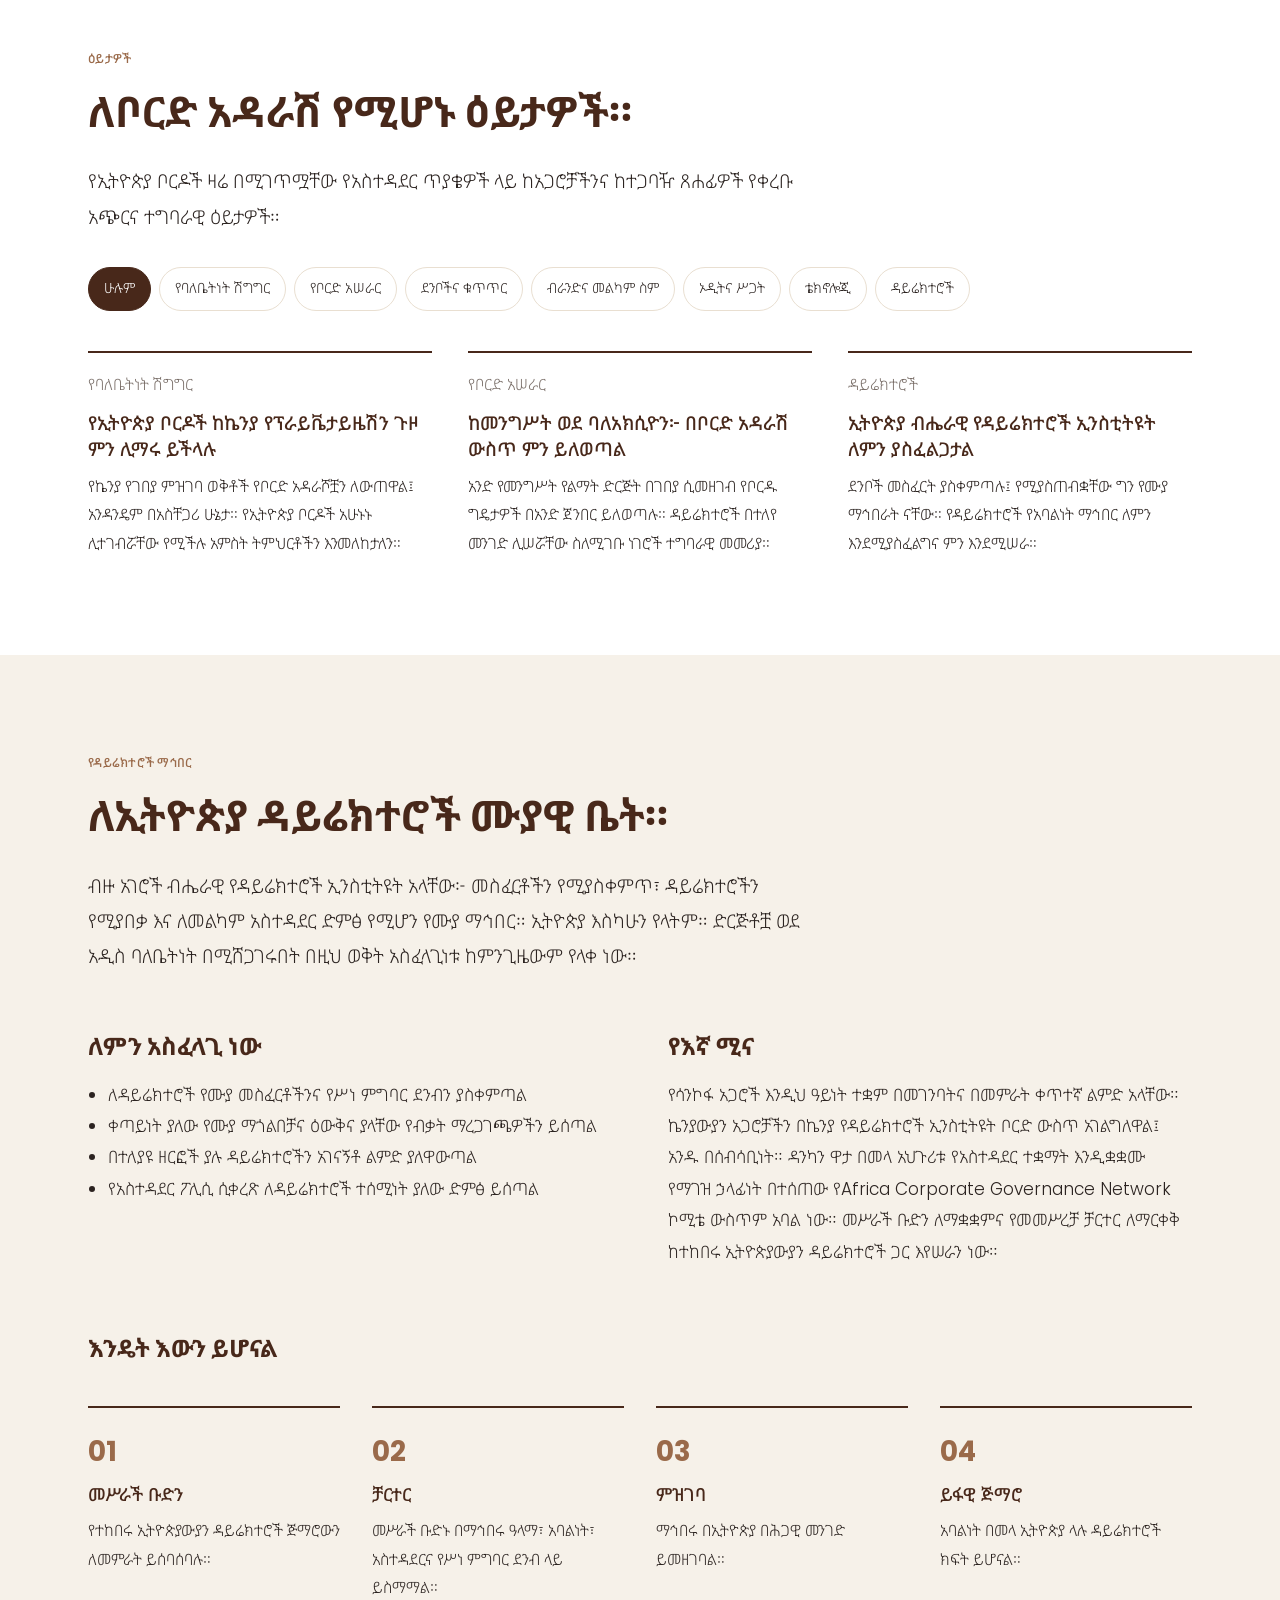
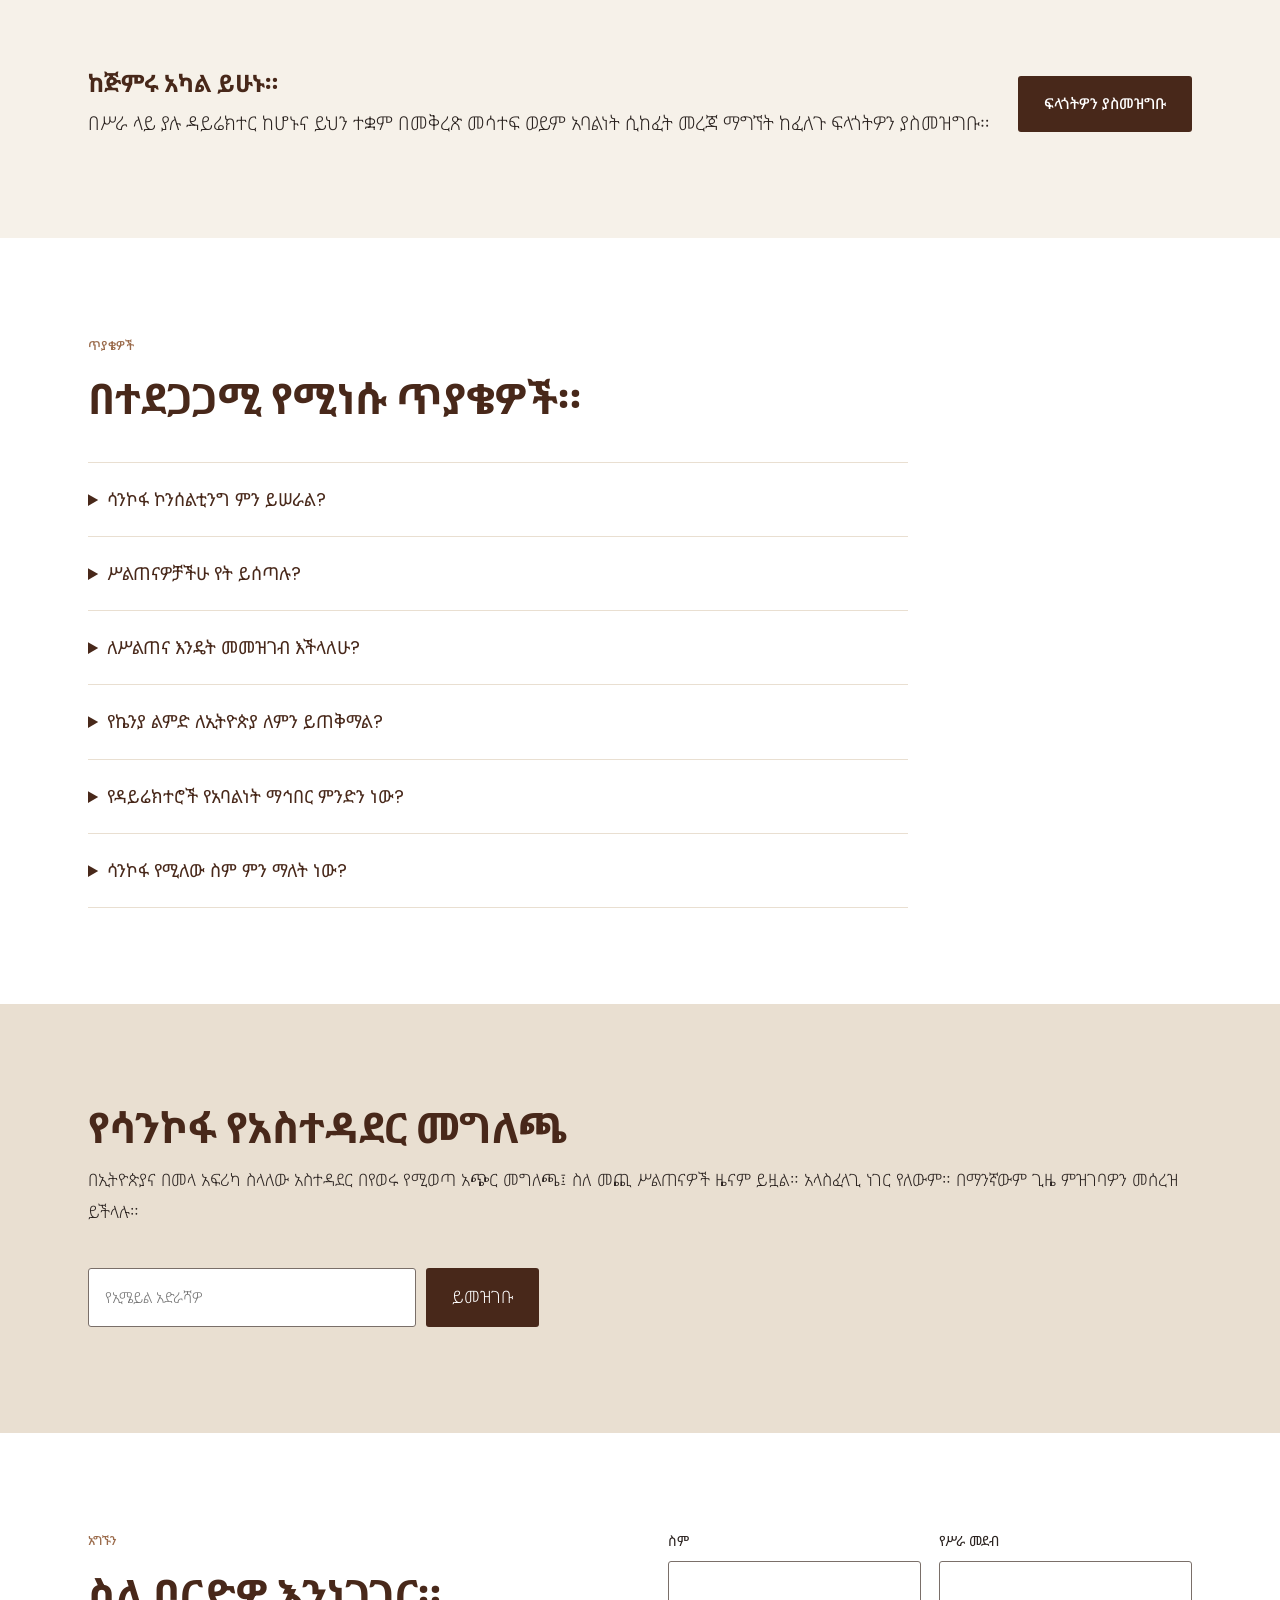
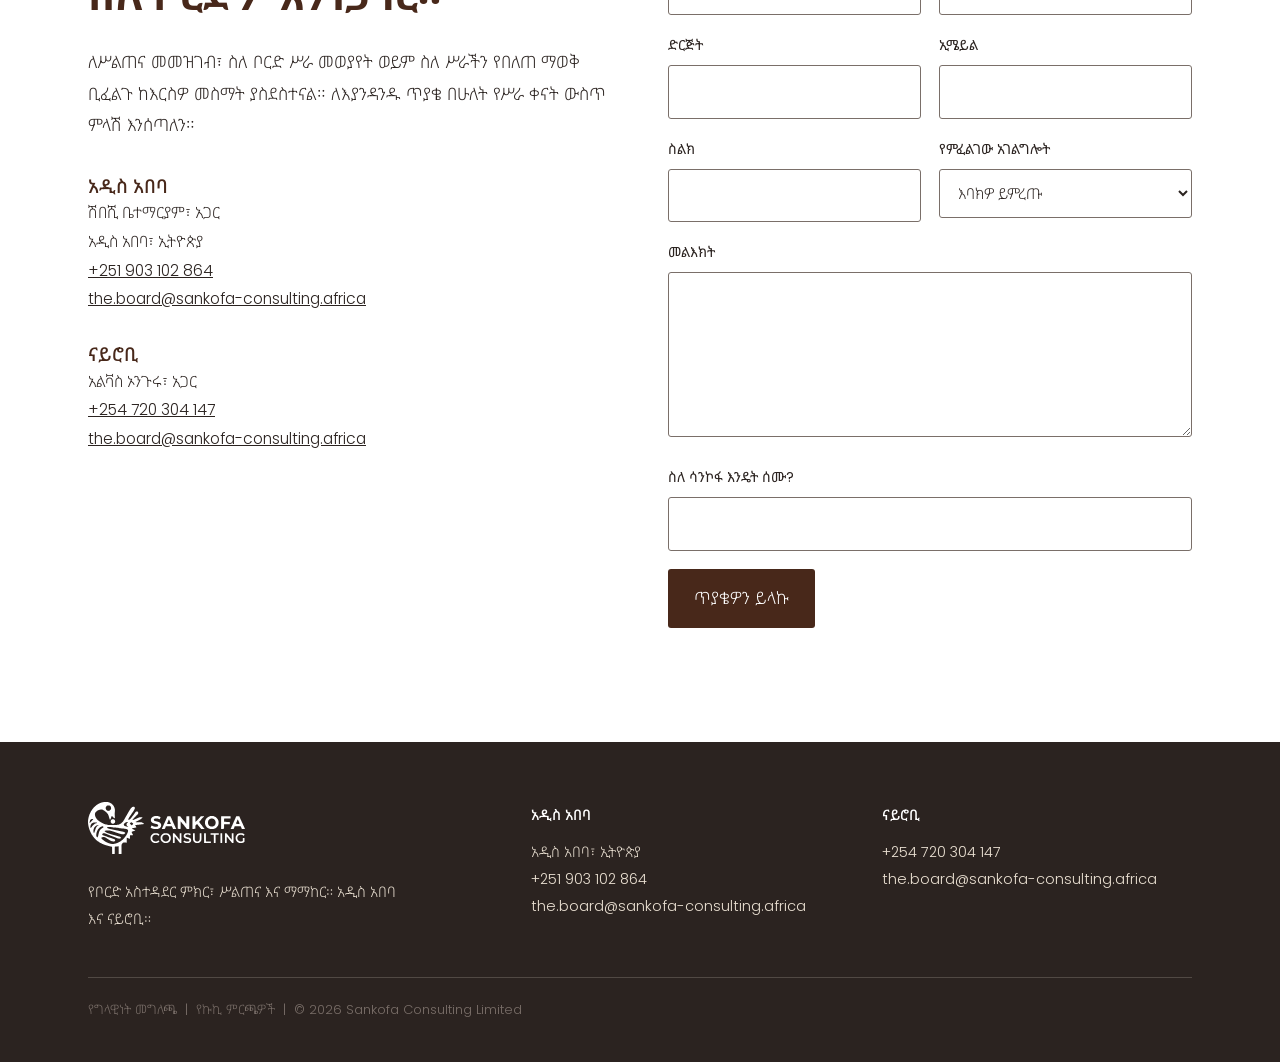
==== commit 3bc7891f: "Route website enquiries to board inbox" ====
--- a/am/index.html
+++ b/am/index.html
@@ -902,27 +902,35 @@
                 <p>
                   ሽበሺ ቤተማርያም፣ አጋር<br />አዲስ አበባ፣ ኢትዮጵያ<br /><a href="tel:+251903102864"
                     >+251 903 102 864</a
+                  ><br /><a href="mailto:the.board@sankofa-consulting.africa"
+                    >the.board@sankofa-consulting.africa</a
                   >
                 </p>
-                <!-- TODO: add Addis Ababa email once supplied. -->
               </div>
               <div>
                 <h3>ናይሮቢ</h3>
                 <p>
-                  አልቫስ ኦንጉሩ፣ አጋር<br /><a href="mailto:alvas@onguru.africa"
-                    >alvas@onguru.africa</a
-                  ><br /><a href="tel:+254720304147">+254 720 304 147</a>
+                  አልቫስ ኦንጉሩ፣ አጋር<br /><a href="tel:+254720304147"
+                    >+254 720 304 147</a
+                  ><br /><a href="mailto:the.board@sankofa-consulting.africa"
+                    >the.board@sankofa-consulting.africa</a
+                  >
                 </p>
               </div>
             </address>
           </div>
-          <!-- TODO: post to a form handler with spam protection and route by interest to the right partner. -->
           <form
             class="enquiry"
             id="enquiry"
+            action="https://formsubmit.co/the.board@sankofa-consulting.africa"
+            method="POST"
             data-register-template="ለ“{programme}” ሥልጠና መመዝገብ እፈልጋለሁ።"
             data-success="ሳንኮፋ ኮንሰልቲንግን ስላነጋገሩ እናመሰግናለን። አንድ አጋራችን በሁለት የሥራ ቀናት ውስጥ ያነጋግርዎታል።"
           >
+            <input type="hidden" name="_subject" value="New Sankofa website enquiry" />
+            <input type="hidden" name="_template" value="table" />
+            <input type="hidden" name="_next" value="https://sankofa-consulting.africa/am/?submitted=1#contact" />
+            <input type="text" name="_honey" tabindex="-1" autocomplete="off" style="display: none" />
             <div>
               <label for="f-name">ስም</label>
               <input id="f-name" name="name" autocomplete="name" required />
@@ -990,15 +998,18 @@
             <p>
               አዲስ አበባ፣ ኢትዮጵያ<br /><a href="tel:+251903102864"
                 >+251 903 102 864</a
+              ><br /><a href="mailto:the.board@sankofa-consulting.africa"
+                >the.board@sankofa-consulting.africa</a
               >
             </p>
           </div>
           <div>
             <h4>ናይሮቢ</h4>
             <p>
-              <a href="mailto:alvas@onguru.africa">alvas@onguru.africa</a><br /><a
-                href="tel:+254720304147"
+              <a href="tel:+254720304147"
                 >+254 720 304 147</a
+              ><br /><a href="mailto:the.board@sankofa-consulting.africa"
+                >the.board@sankofa-consulting.africa</a
               >
             </p>
             <!-- TODO: add LinkedIn company page link once created. -->
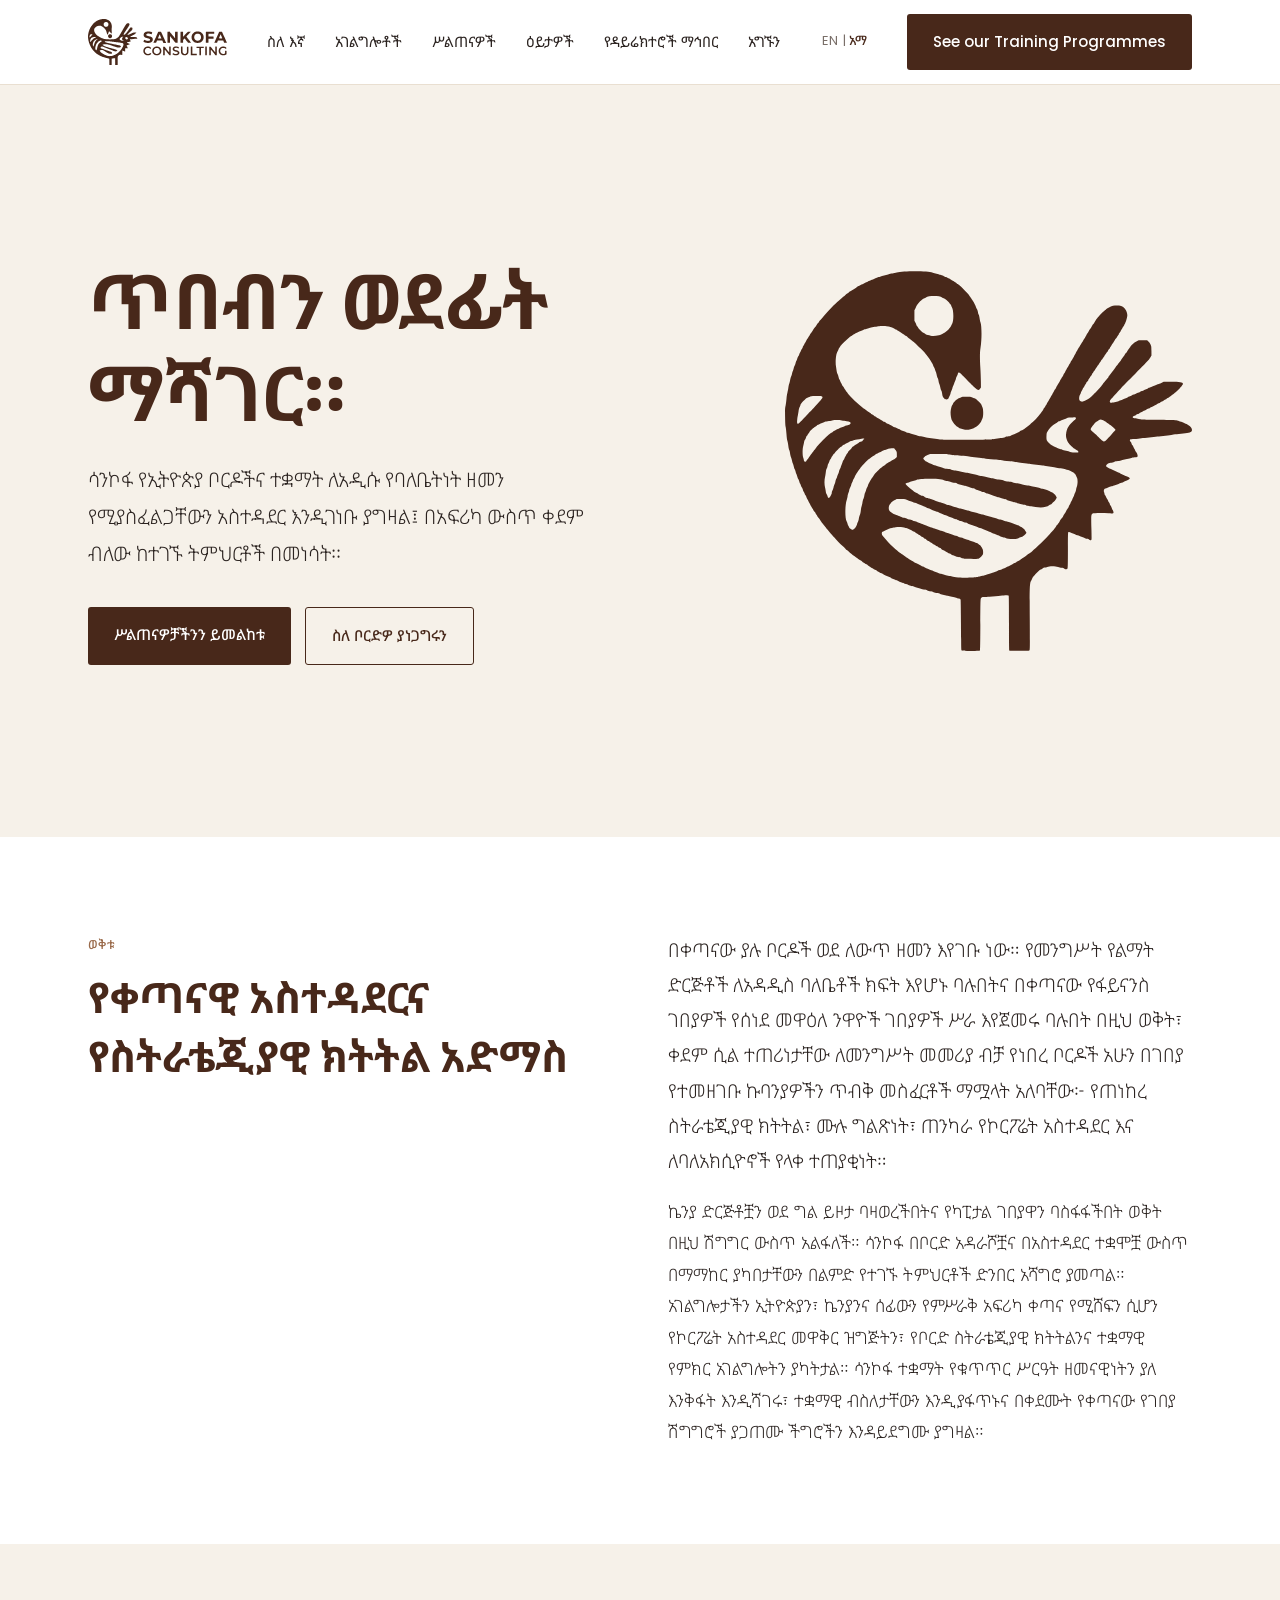
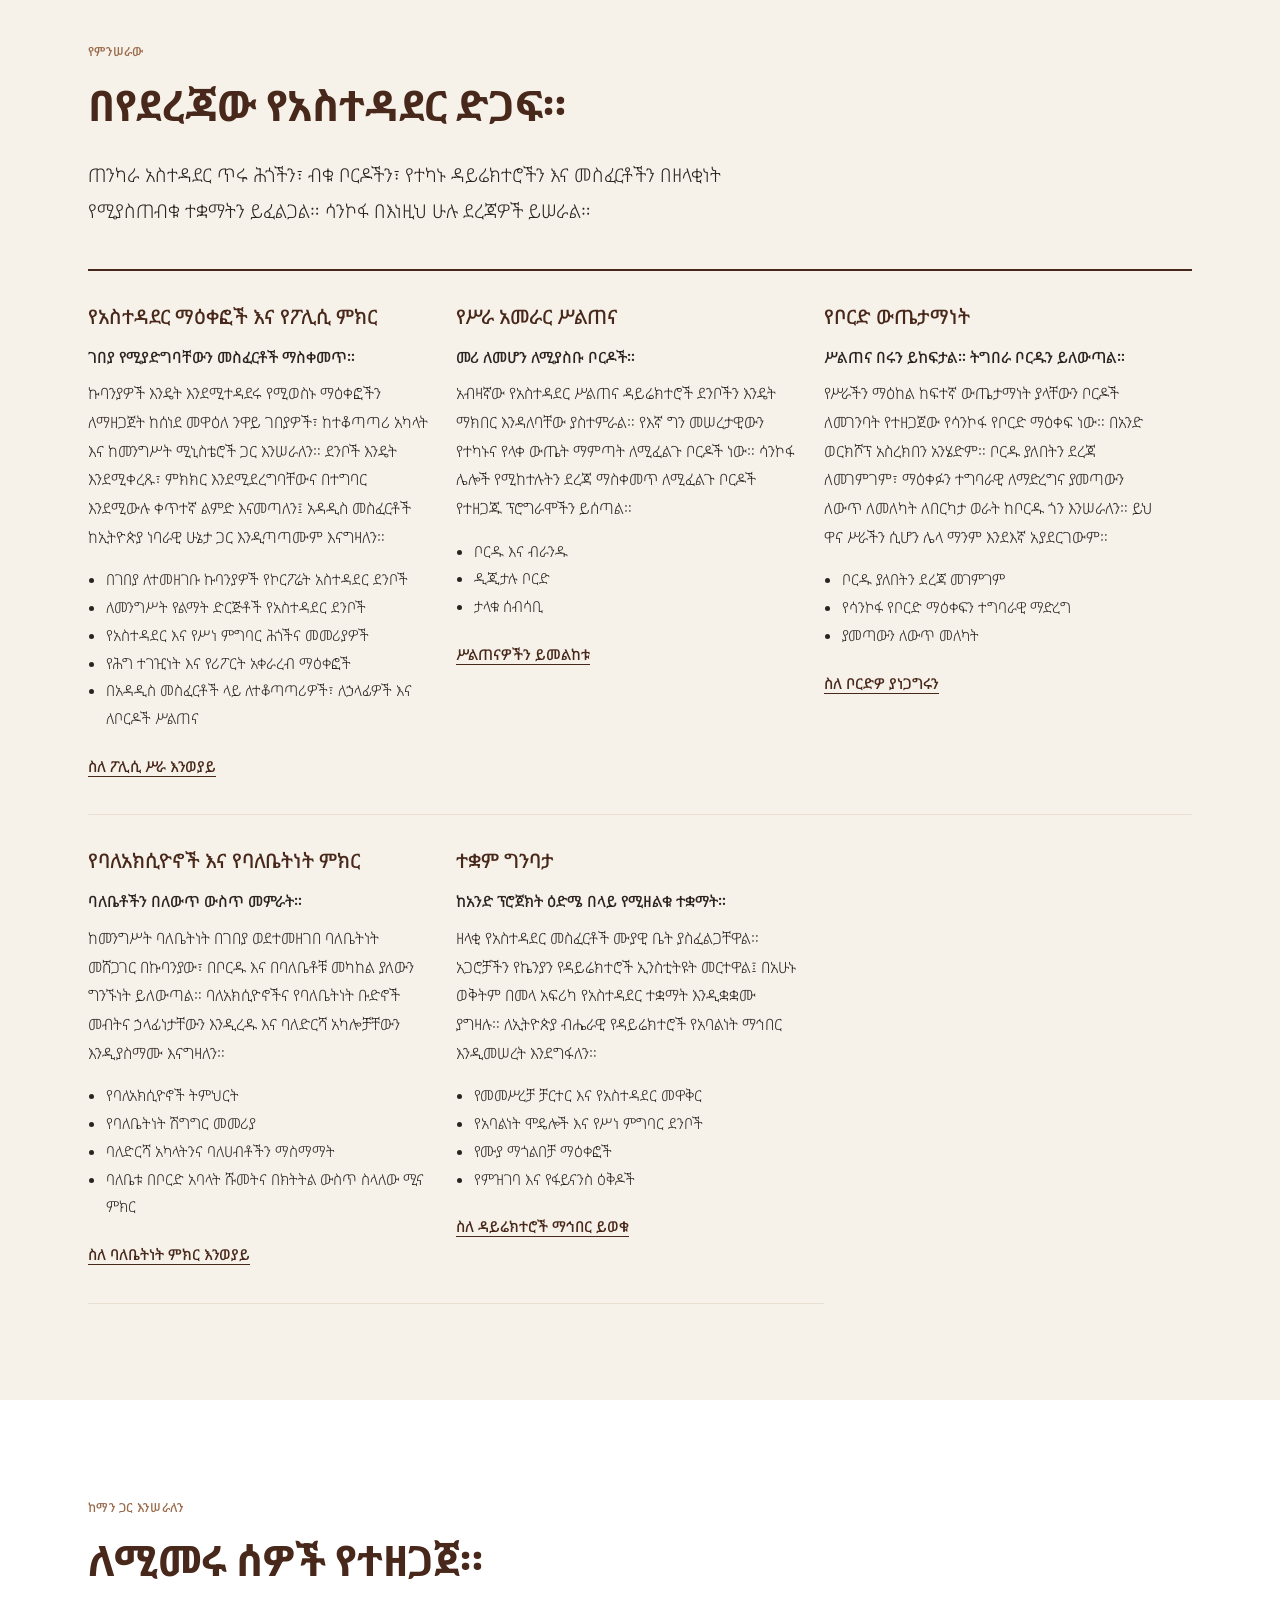
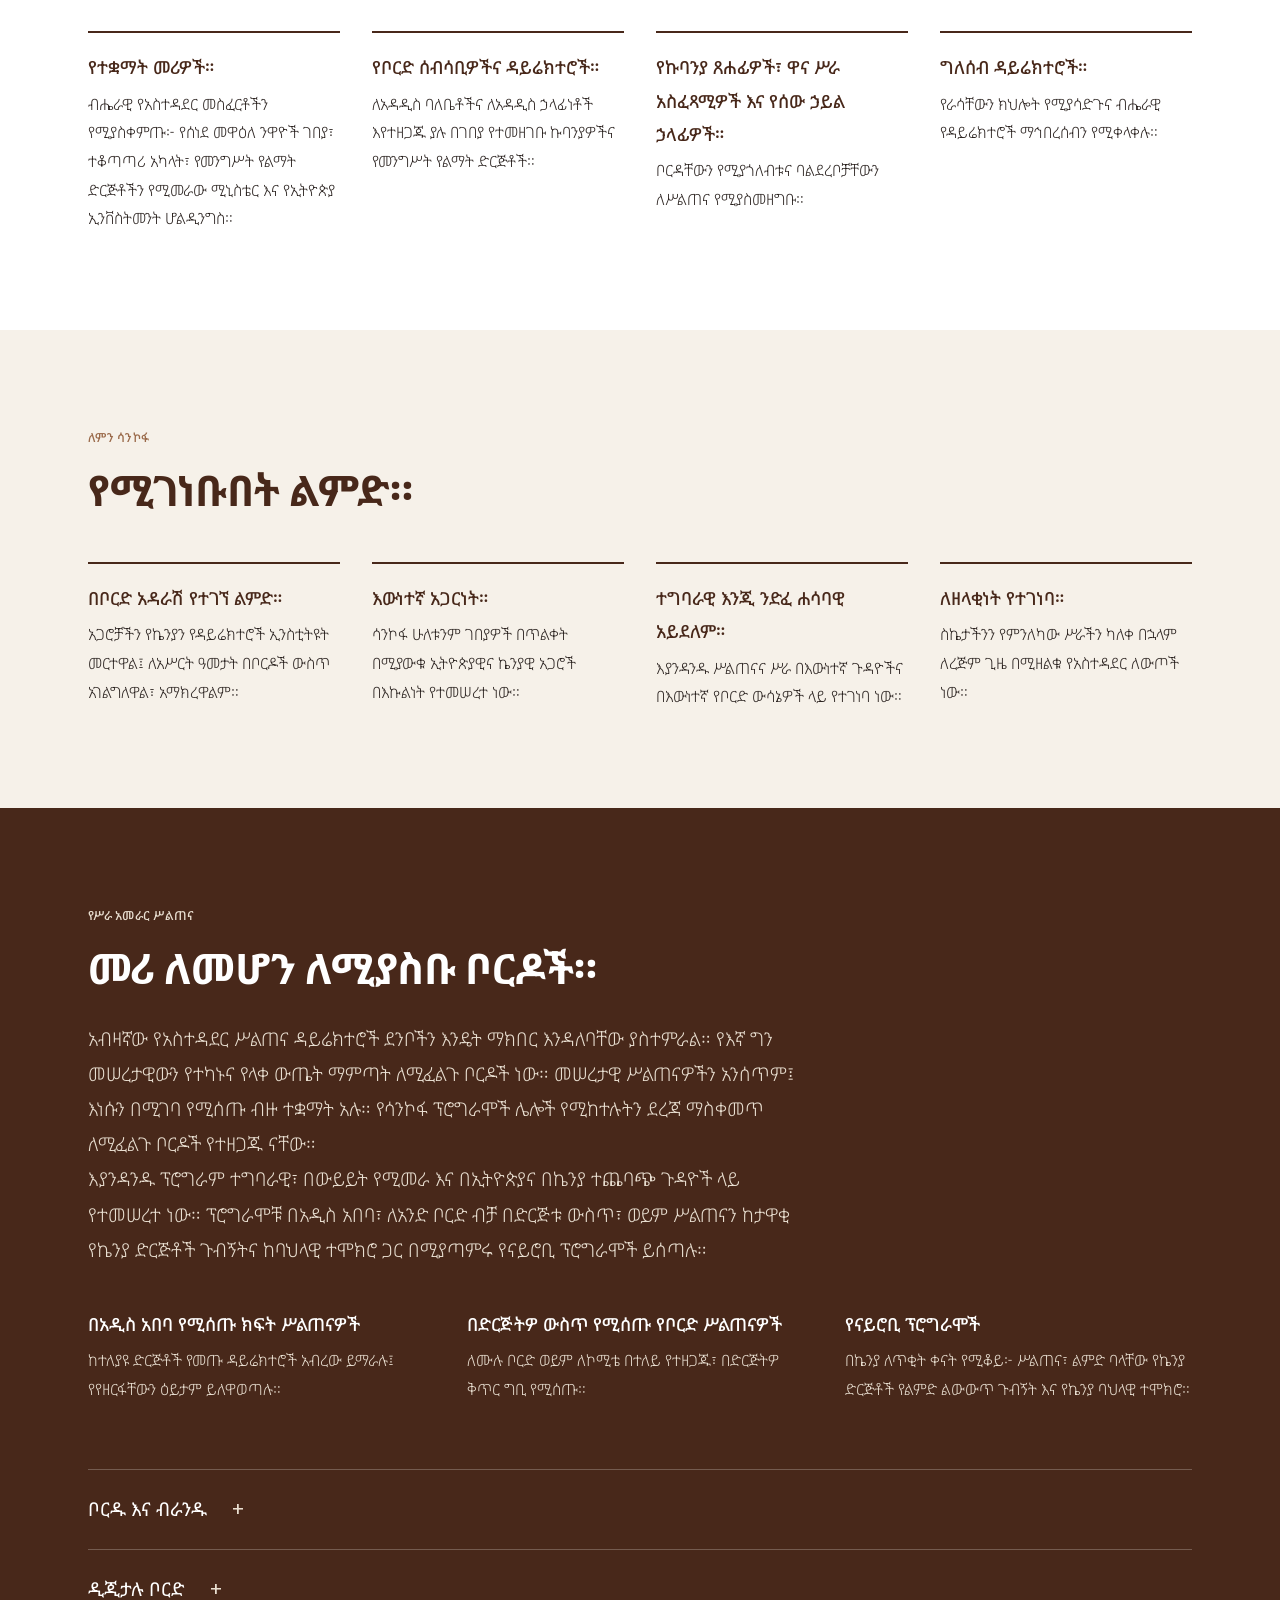
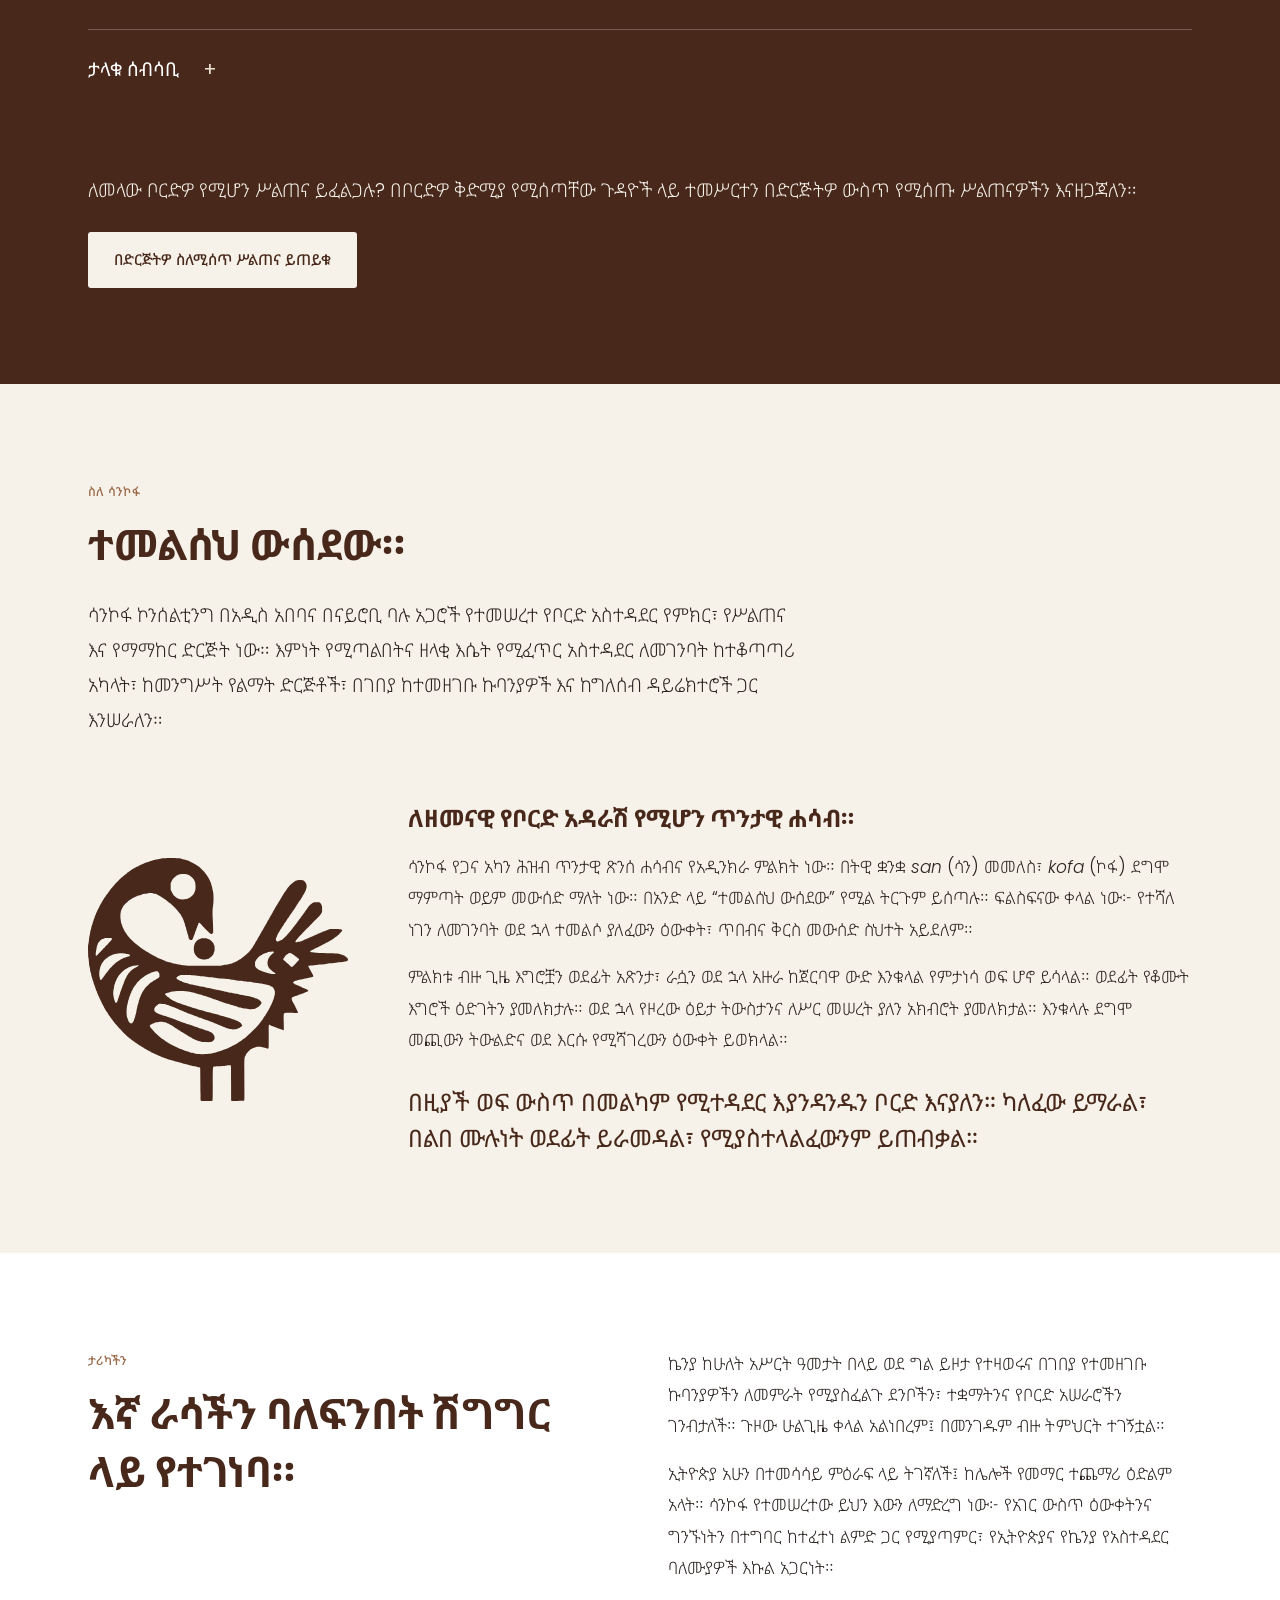
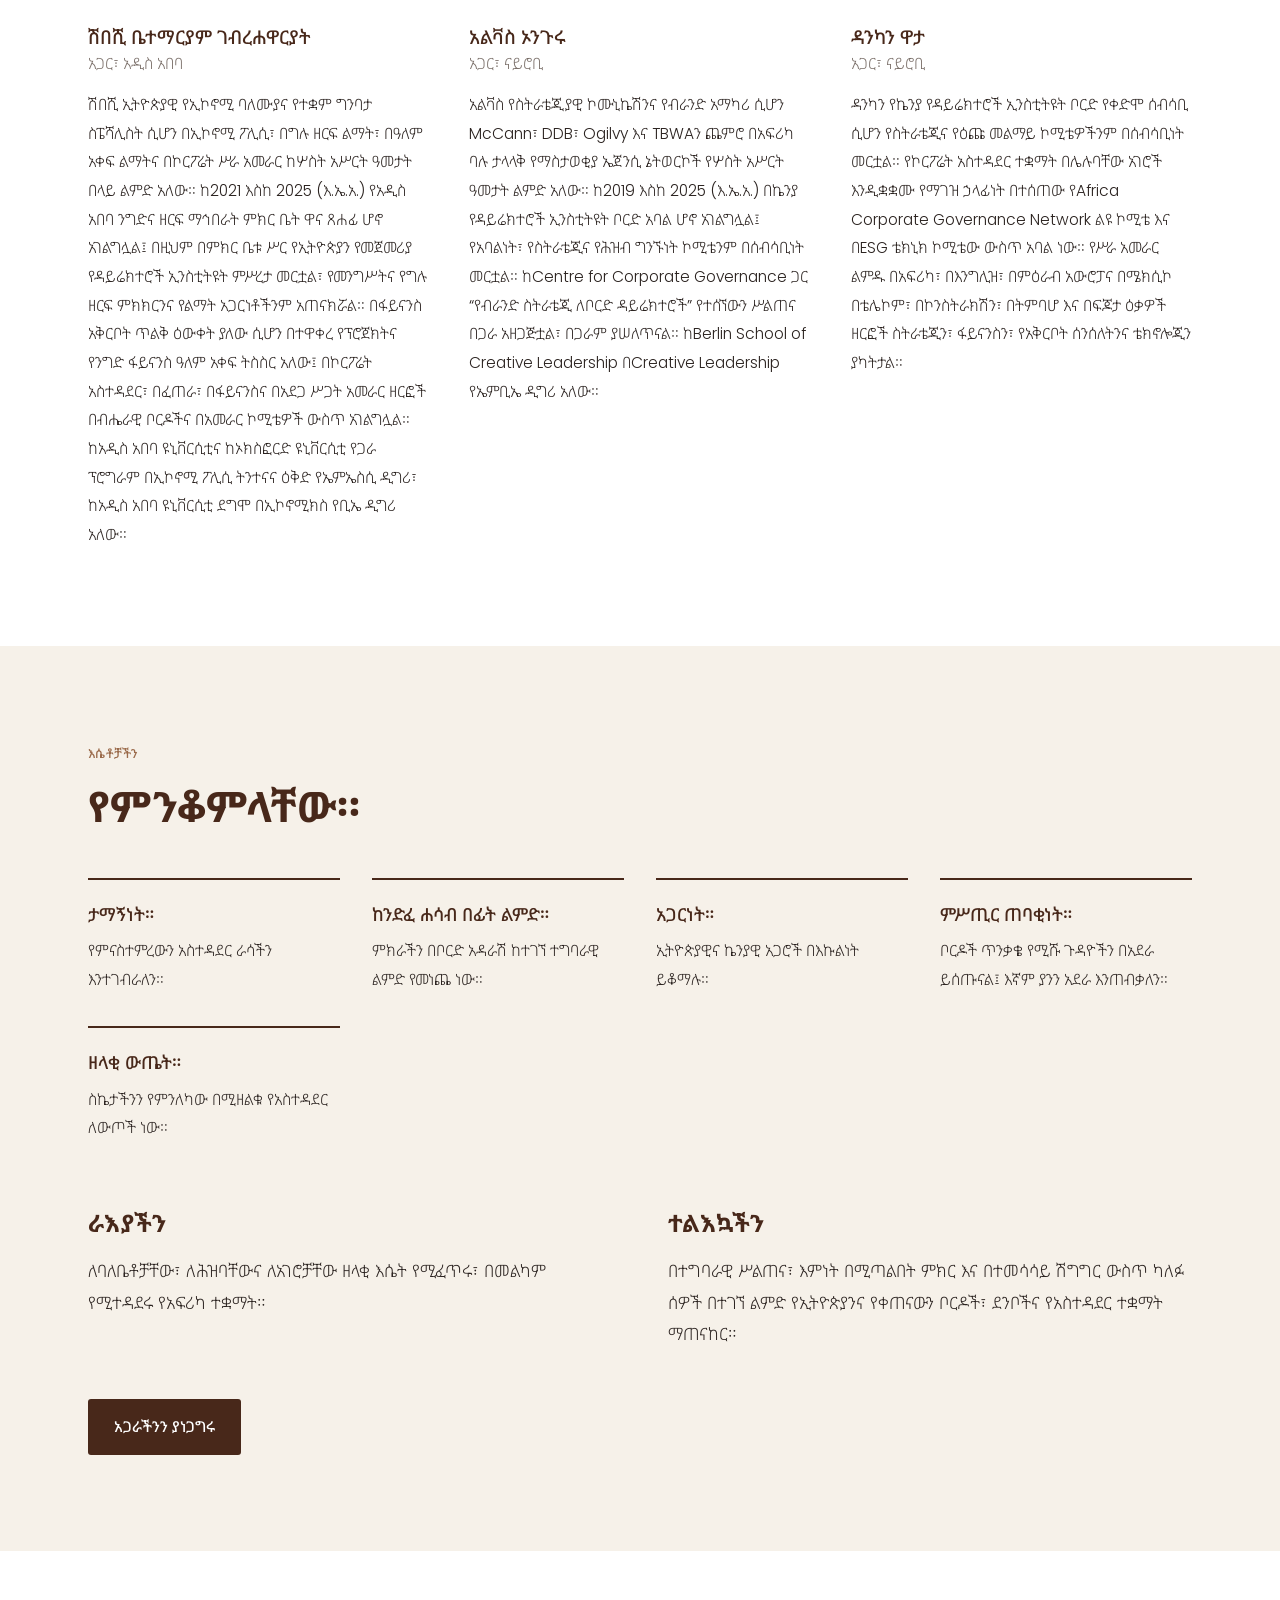
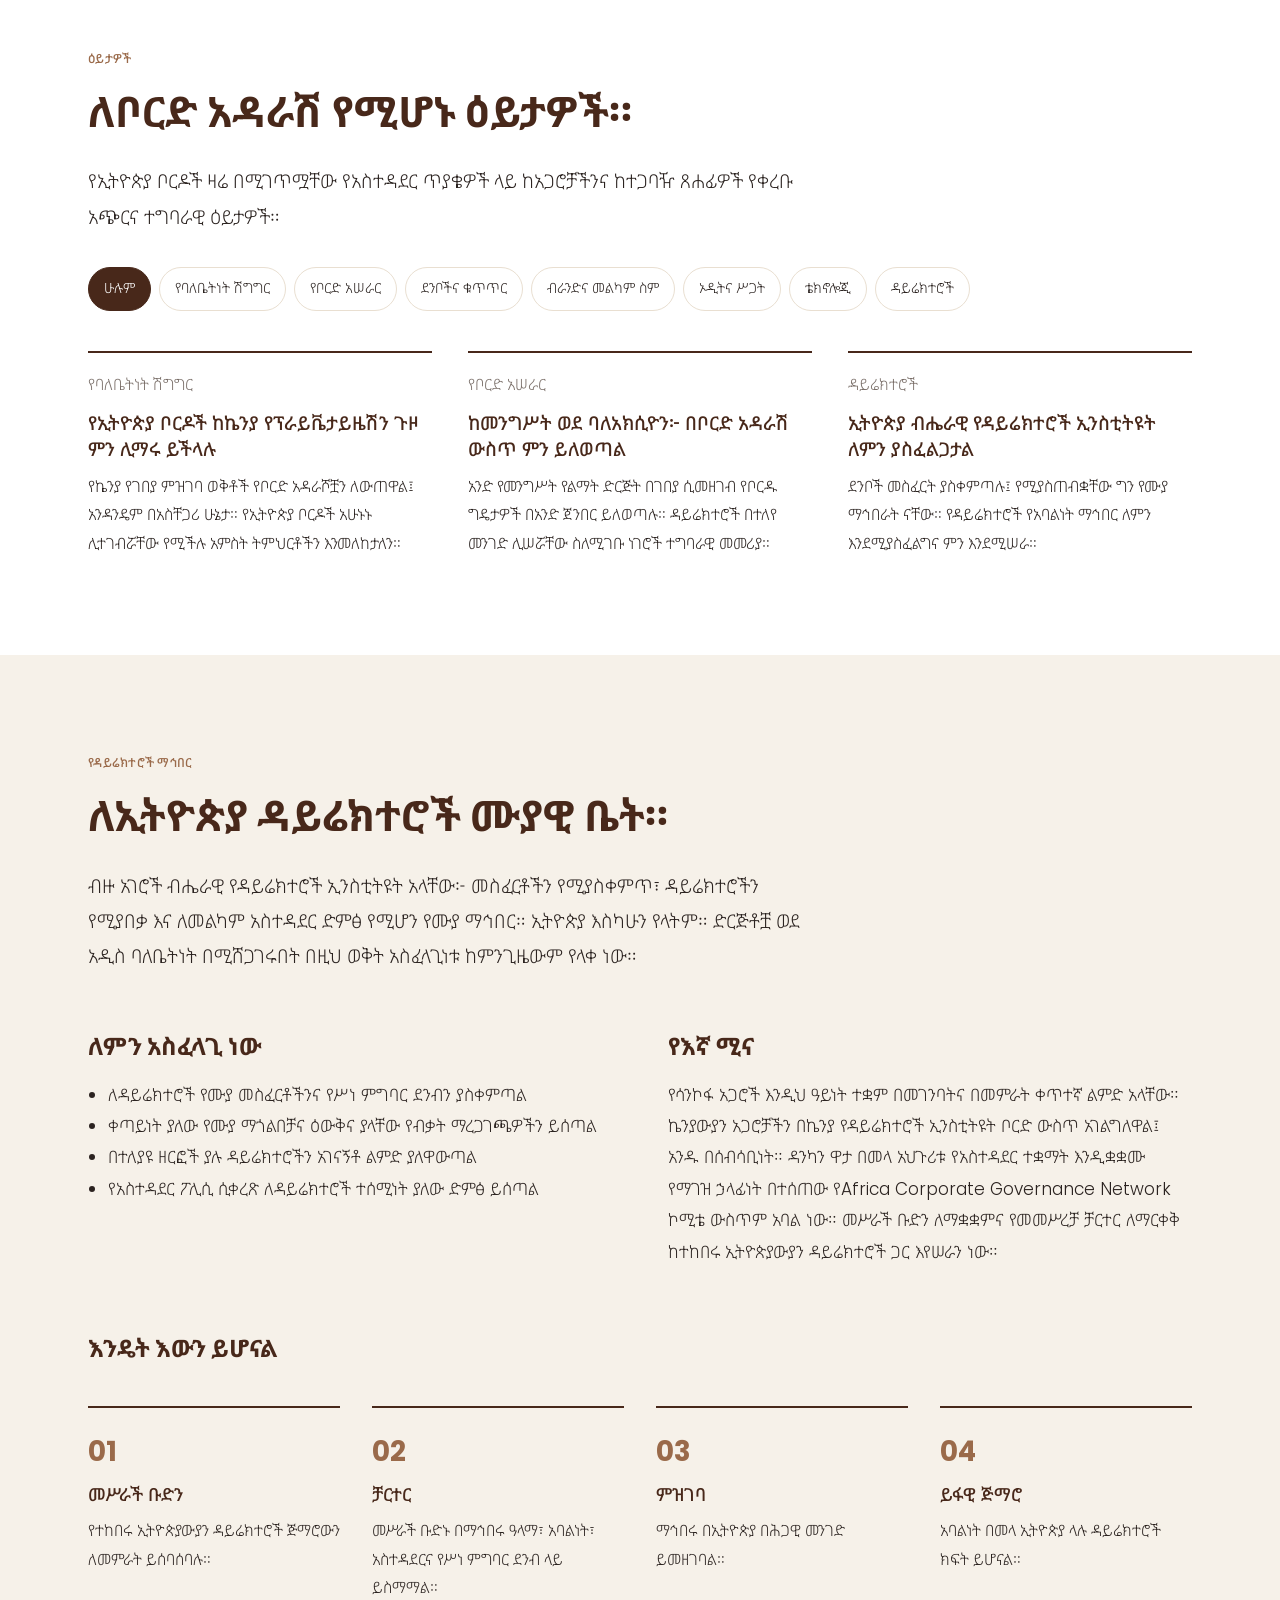
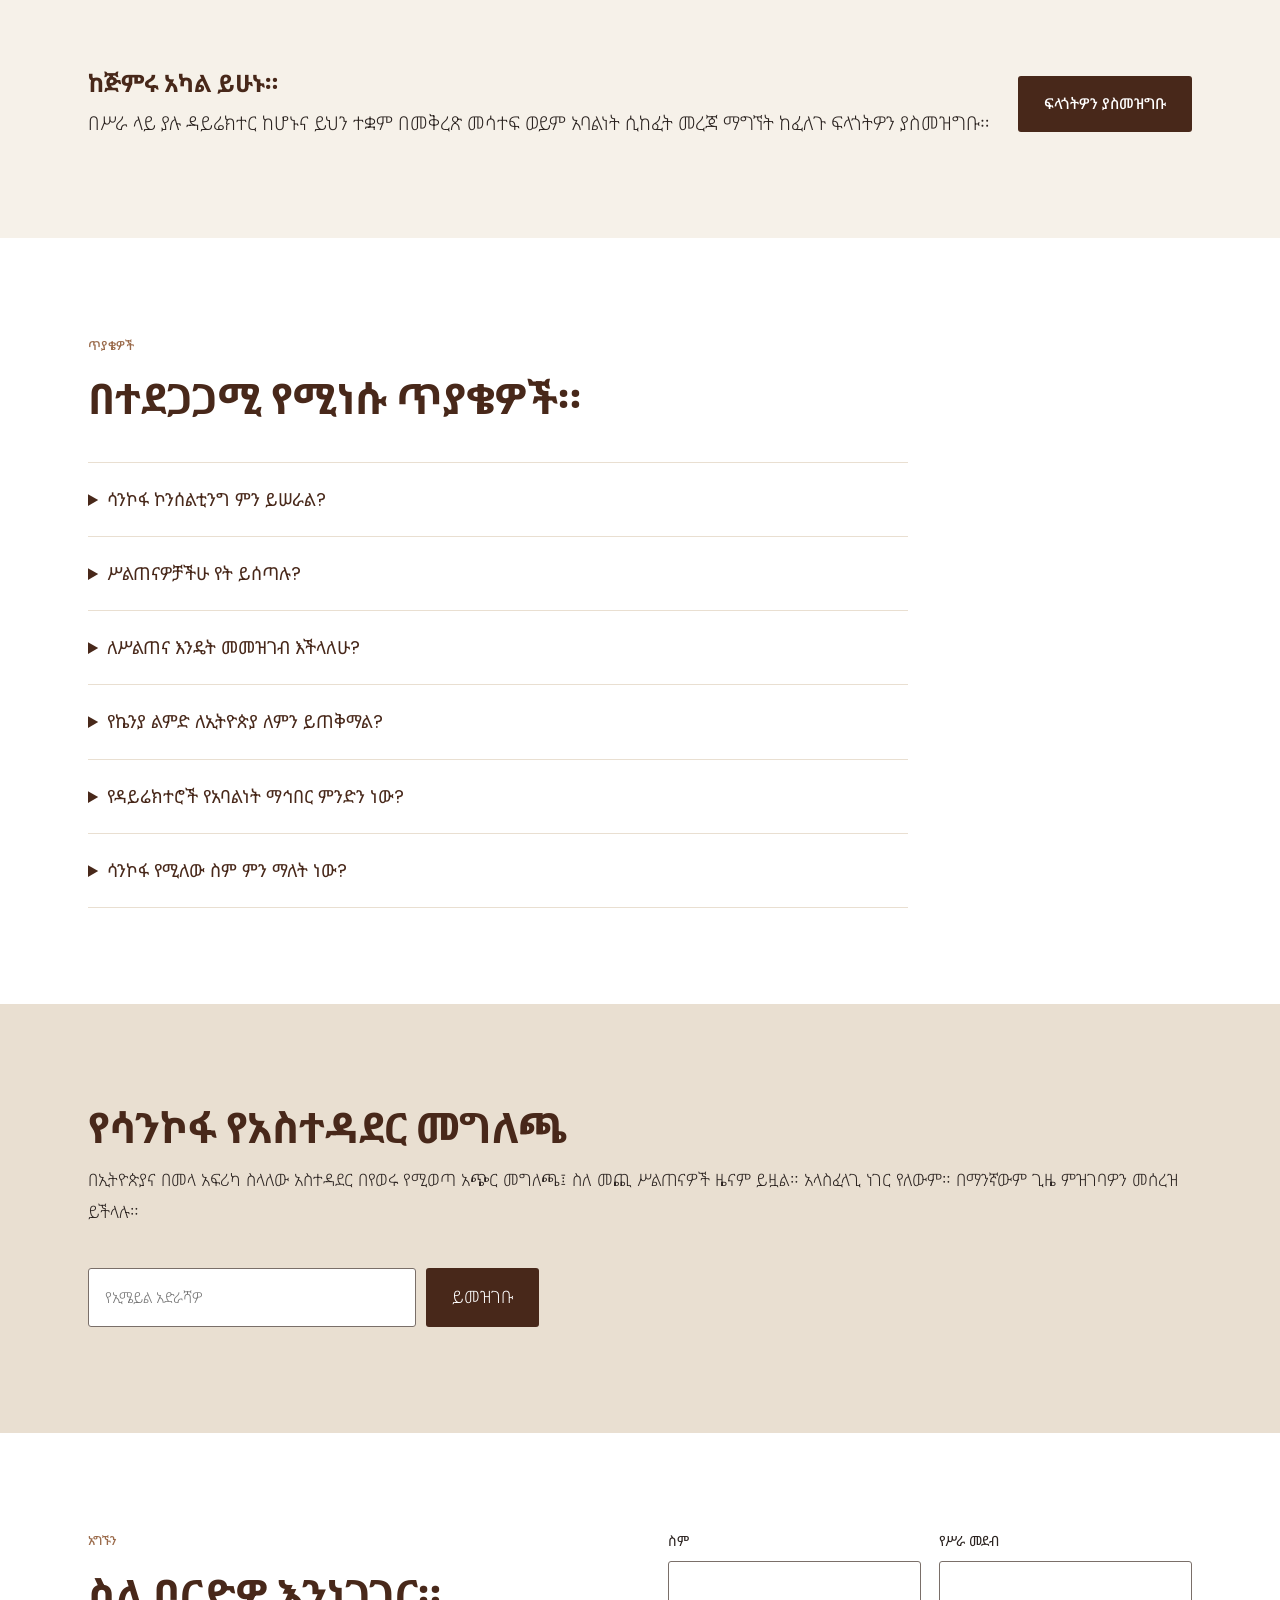
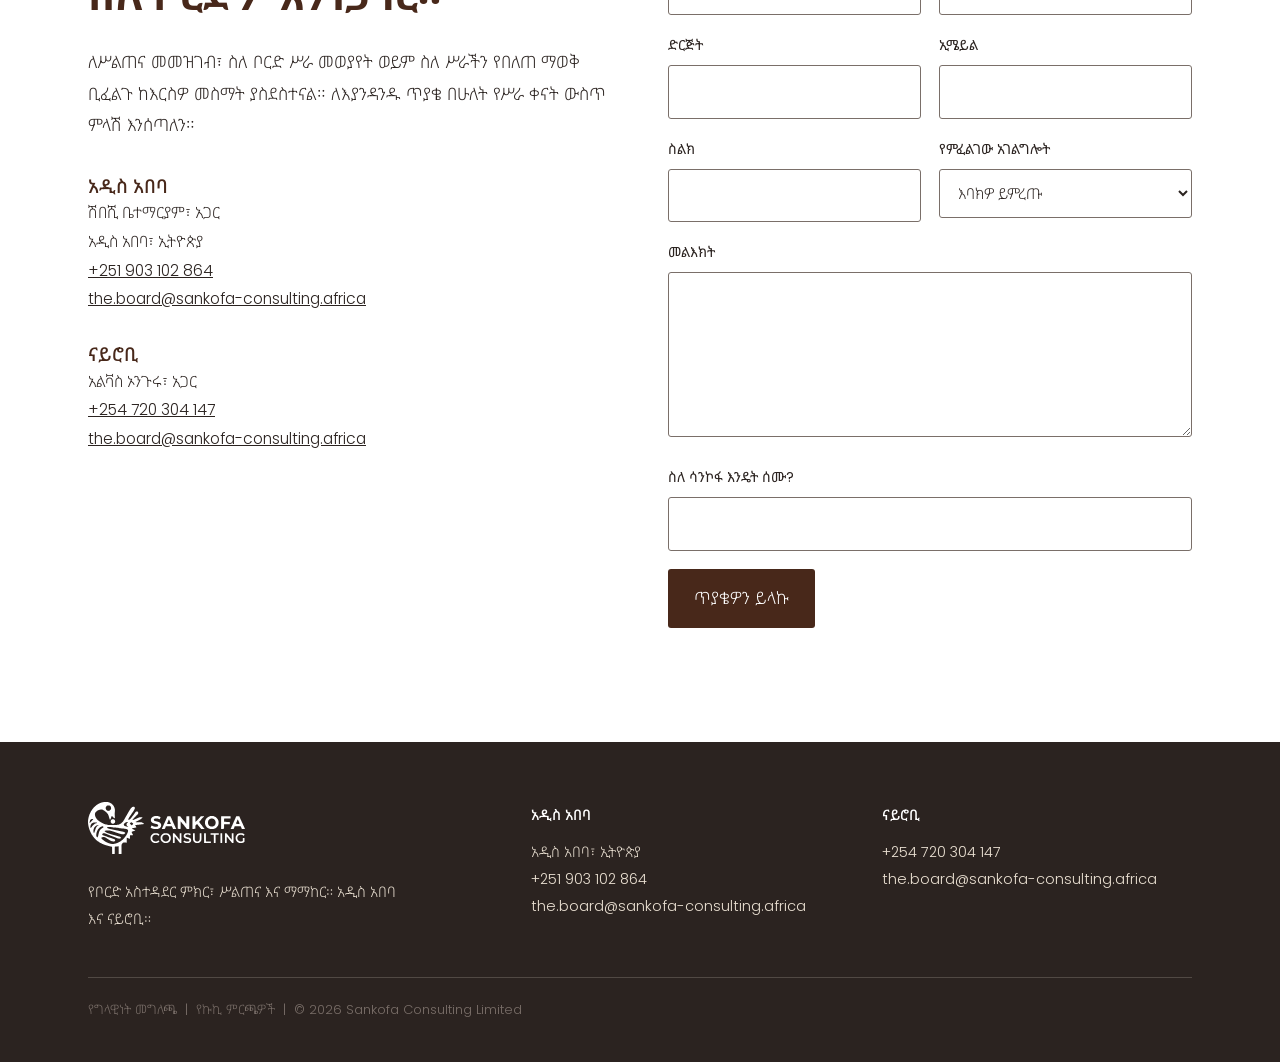
==== commit 2d58bde9: "Pushed Changes" ====
--- a/am/index.html
+++ b/am/index.html
@@ -98,7 +98,7 @@
             </li>
           </ul>
         </nav>
-        <a class="btn" href="#programmes">ለሥልጠና ይመዝገቡ</a>
+        <a class="btn" href="../training/" lang="en">See our Training Programmes</a>
       </div>
     </header>
     <main id="main">
@@ -348,15 +348,15 @@
 
           <details>
             <summary>ቦርዱ እና ብራንዱ</summary>
-            <div class="detail"><p>መልካም ስም የቦርድ አዳራሽ ጉዳይ ነው። ዳይሬክተሮች የድርጅቱን እጅግ ውድ የማይዳሰስ ሀብት በባለቤትነት መምራት፣ መጠበቅና ማሳደግ፣ የሥራ አመራሩንም ተጠያቂ ማድረግ ይማራሉ።</p><div class="actions"><a class="btn" href="#contact" data-interest="Training" data-programme="ቦርዱ እና ብራንዱ">ይመዝገቡ</a></div></div>
+            <div class="detail"><p>መልካም ስም የቦርድ አዳራሽ ጉዳይ ነው። ዳይሬክተሮች የድርጅቱን እጅግ ውድ የማይዳሰስ ሀብት በባለቤትነት መምራት፣ መጠበቅና ማሳደግ፣ የሥራ አመራሩንም ተጠያቂ ማድረግ ይማራሉ።</p><div class="actions"><a class="btn" href="../training/?course=S1#registration">ይመዝገቡ</a></div></div>
           </details>
           <details>
             <summary>ዲጂታሉ ቦርድ</summary>
-            <div class="detail"><p>ቴክኖሎጂ አሁን ስትራቴጂን፣ ሥጋትንና እሴትን ይወስናል። ዳይሬክተሮች ስለ ዳታ፣ የሳይበር ሥጋት፣ ሰው ሠራሽ አስተውሎትና ዲጂታል ሽግግር የተሻሉ ጥያቄዎችን ማቅረብና በልበ ሙሉነት መምራት ይማራሉ።</p><div class="actions"><a class="btn" href="#contact" data-interest="Training" data-programme="ዲጂታሉ ቦርድ">ይመዝገቡ</a></div></div>
+            <div class="detail"><p>ቴክኖሎጂ አሁን ስትራቴጂን፣ ሥጋትንና እሴትን ይወስናል። ዳይሬክተሮች ስለ ዳታ፣ የሳይበር ሥጋት፣ ሰው ሠራሽ አስተውሎትና ዲጂታል ሽግግር የተሻሉ ጥያቄዎችን ማቅረብና በልበ ሙሉነት መምራት ይማራሉ።</p><div class="actions"><a class="btn" href="../training/?course=S2#registration">ይመዝገቡ</a></div></div>
           </details>
           <details>
             <summary>ታላቁ ሰብሳቢ</summary>
-            <div class="detail"><p>ሰብሳቢው ቦርድን ያበለጽጋል ወይም ያዳክማል። ይህ ፕሮግራም በሥራ ላይ ላሉና ወደፊት ሰብሳቢ ለመሆን ለሚያስቡ ሰዎች የቦርድ አዳራሹን መምራት፣ ከዋና ሥራ አስፈጻሚው ጋር ያለውን ግንኙነት ማስተዳደርና ውጤታማ ቦርድ መገንባትን ያስተምራል።</p><div class="actions"><a class="btn" href="#contact" data-interest="Training" data-programme="ታላቁ ሰብሳቢ">ይመዝገቡ</a></div></div>
+            <div class="detail"><p>ሰብሳቢው ቦርድን ያበለጽጋል ወይም ያዳክማል። ይህ ፕሮግራም በሥራ ላይ ላሉና ወደፊት ሰብሳቢ ለመሆን ለሚያስቡ ሰዎች የቦርድ አዳራሹን መምራት፣ ከዋና ሥራ አስፈጻሚው ጋር ያለውን ግንኙነት ማስተዳደርና ውጤታማ ቦርድ መገንባትን ያስተምራል።</p><div class="actions"><a class="btn" href="../training/?course=S4#registration">ይመዝገቡ</a></div></div>
           </details>
 
           <!-- Legacy programme details retained for reference but not displayed. -->
@@ -477,9 +477,7 @@
               <div class="actions">
                 <a
                   class="btn"
-                  href="#contact"
-                  data-interest="Training"
-                  data-programme="ታላቁ ሰብሳቢ"
+                  href="../training/?course=S4#registration"
                   >ይመዝገቡ</a
                 >
                 <span class="muted">የአሰጣጥ ሁኔታውና ክፍያው ይገለጻል። ብሮሹር በቅርቡ ይቀርባል።</span>
--- a/assets/site.css
+++ b/assets/site.css
@@ -624,6 +624,120 @@
   }
 }
 
+/* Ethiopia course catalogue and registration. */
+section[id] {
+  scroll-margin-top: 100px;
+}
+.training-intro h1 {
+  max-width: 900px;
+  font-size: clamp(36px, 5vw, 64px);
+  line-height: 1.12;
+  color: var(--brown);
+  margin-bottom: 24px;
+}
+.training-intro p + p,
+.course-note {
+  margin-top: 20px;
+  max-width: 780px;
+}
+.course-note {
+  color: var(--stone);
+  font-size: 15px;
+}
+.course-group {
+  border: 0;
+  margin-top: 40px;
+  min-width: 0;
+}
+.course-group legend {
+  width: 100%;
+  color: var(--brown);
+  font-size: 22px;
+  font-weight: 500;
+  padding-bottom: 14px;
+  border-bottom: 2px solid var(--brown);
+}
+.course-option {
+  display: grid;
+  grid-template-columns: 24px minmax(0, 1fr) minmax(210px, 0.5fr);
+  gap: 20px;
+  align-items: start;
+  padding: 24px 16px;
+  border-bottom: 1px solid var(--sand);
+  cursor: pointer;
+  scroll-margin-top: 110px;
+}
+.course-option:hover,
+.course-option:has(input:checked) {
+  background: var(--parchment);
+}
+.course-option input {
+  width: 20px;
+  height: 20px;
+  margin-top: 5px;
+  accent-color: var(--brown);
+}
+.course-title {
+  font-weight: 500;
+  color: var(--brown);
+}
+.course-number {
+  display: inline-block;
+  min-width: 30px;
+  color: var(--bronze);
+}
+.course-meta {
+  display: grid;
+  gap: 4px;
+  font-size: 14px;
+  color: var(--stone);
+}
+.course-meta strong {
+  color: var(--brown);
+}
+.selected-courses {
+  padding: 18px;
+  background: var(--parchment);
+  font-size: 14px;
+}
+.selected-courses p {
+  margin: 8px 0;
+}
+.registration-options {
+  border: 1px solid var(--sand);
+  padding: 16px;
+  min-width: 0;
+}
+.registration-options legend {
+  font-size: 14px;
+  font-weight: 400;
+  padding: 0 6px;
+}
+.registration-options label {
+  display: flex;
+  align-items: baseline;
+  gap: 10px;
+}
+.registration-options input {
+  width: auto;
+  flex-shrink: 0;
+  accent-color: var(--brown);
+}
+.training-page address a {
+  overflow-wrap: anywhere;
+}
+@media (max-width: 1100px) {
+  .nav ul { gap: 16px; }
+  .nav > .btn { padding: 12px 14px; font-size: 13px; }
+}
+@media (max-width: 600px) {
+  .course-option { grid-template-columns: 22px minmax(0, 1fr); gap: 12px; padding: 20px 8px; }
+  .course-meta { grid-column: 2; }
+  .nav { flex-wrap: wrap; height: auto; min-height: 84px; gap: 8px; padding-top: 12px; padding-bottom: 12px; }
+  .nav > .btn { flex-basis: 100%; text-align: center; }
+  .nav ul.open { top: 100%; }
+}
+
 /* Amharic: Poppins keeps Latin and numerals, Noto Sans Ethiopic carries the
    Ethiopic script, which needs more line height and no tracking. */
 :lang(am) {
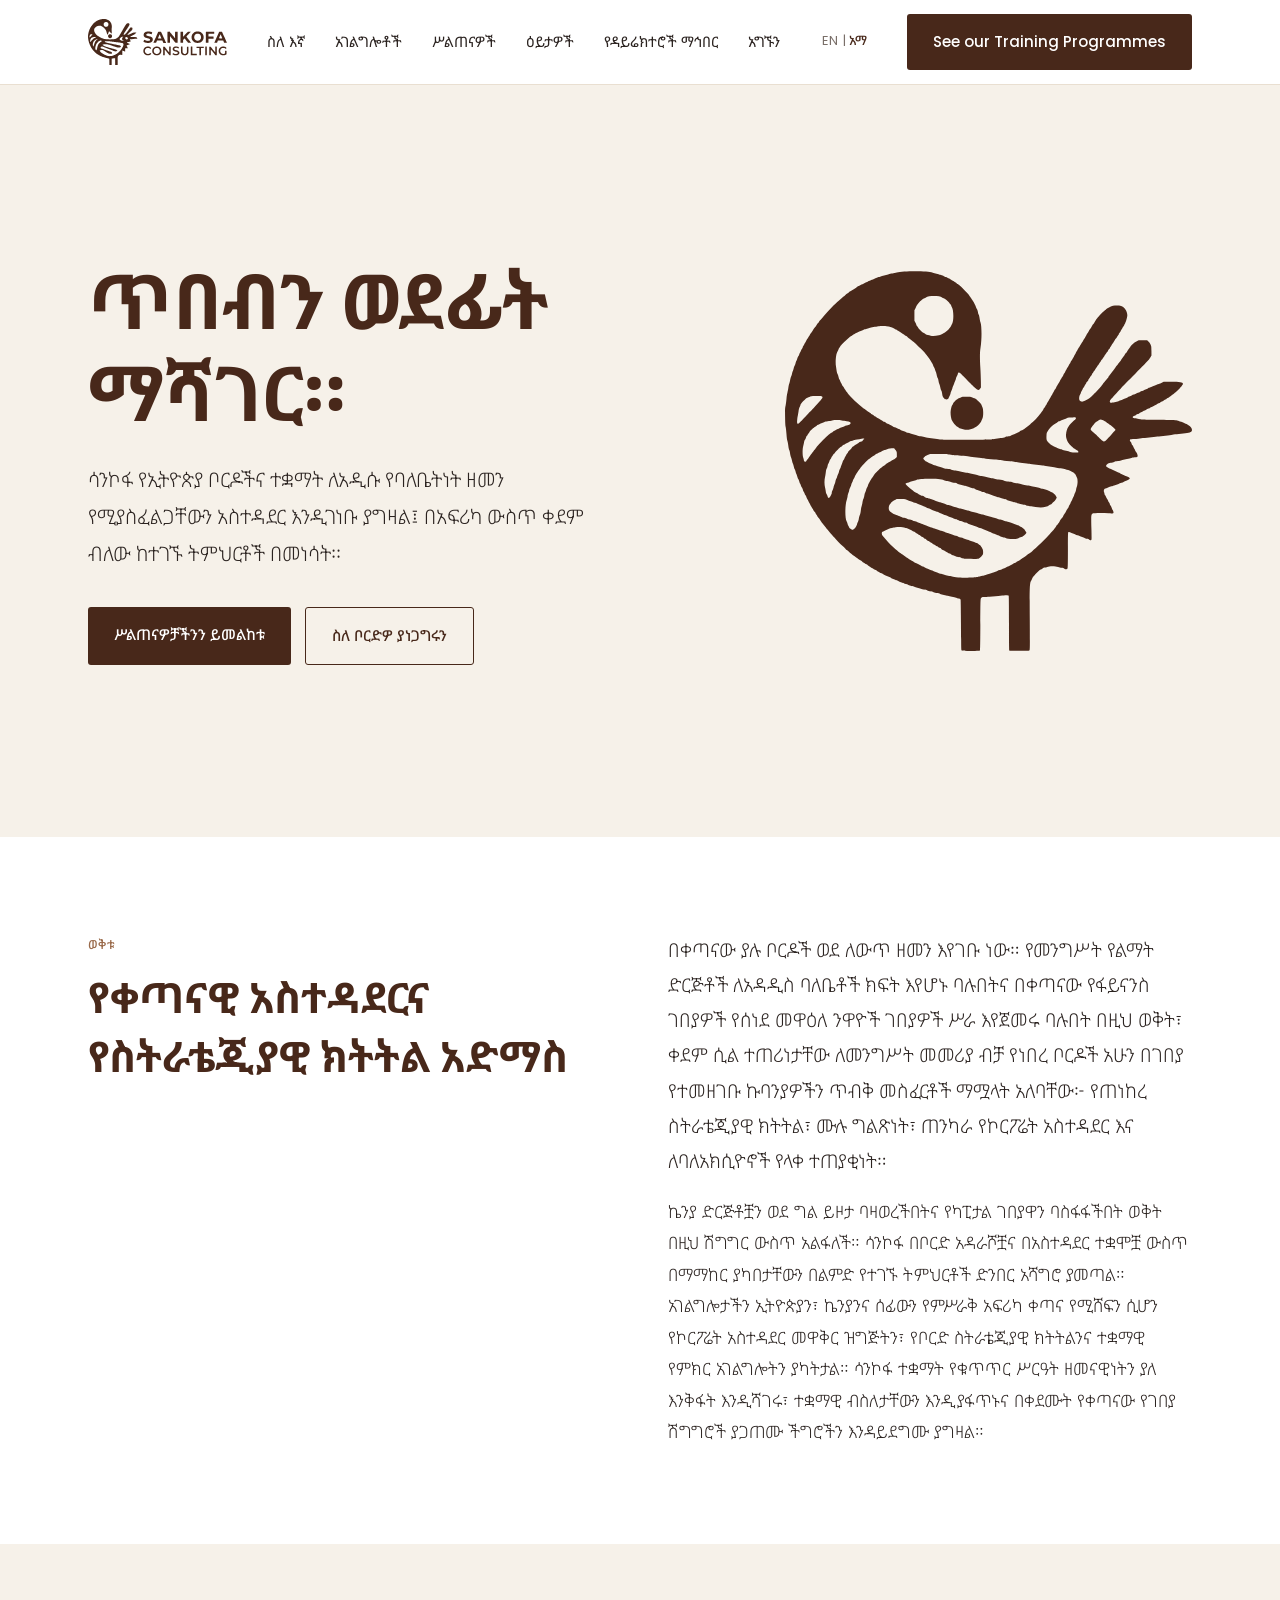
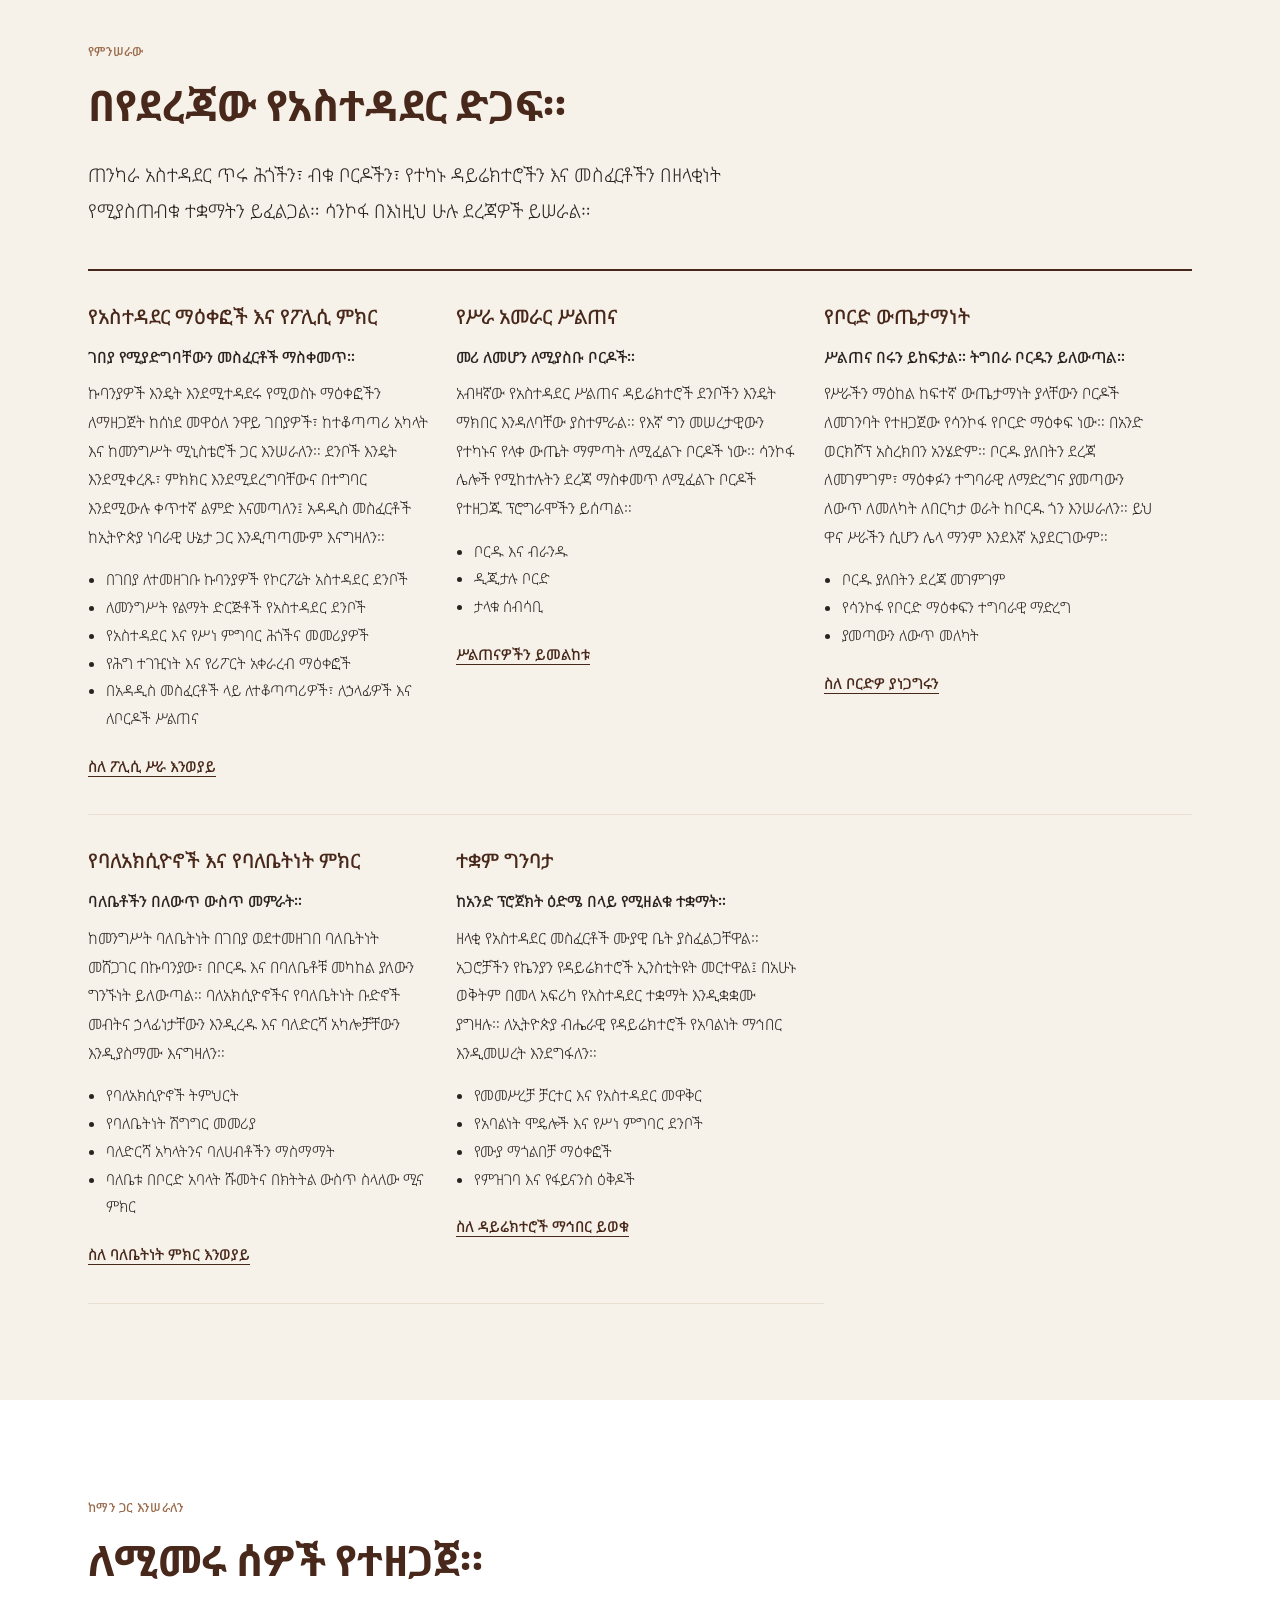
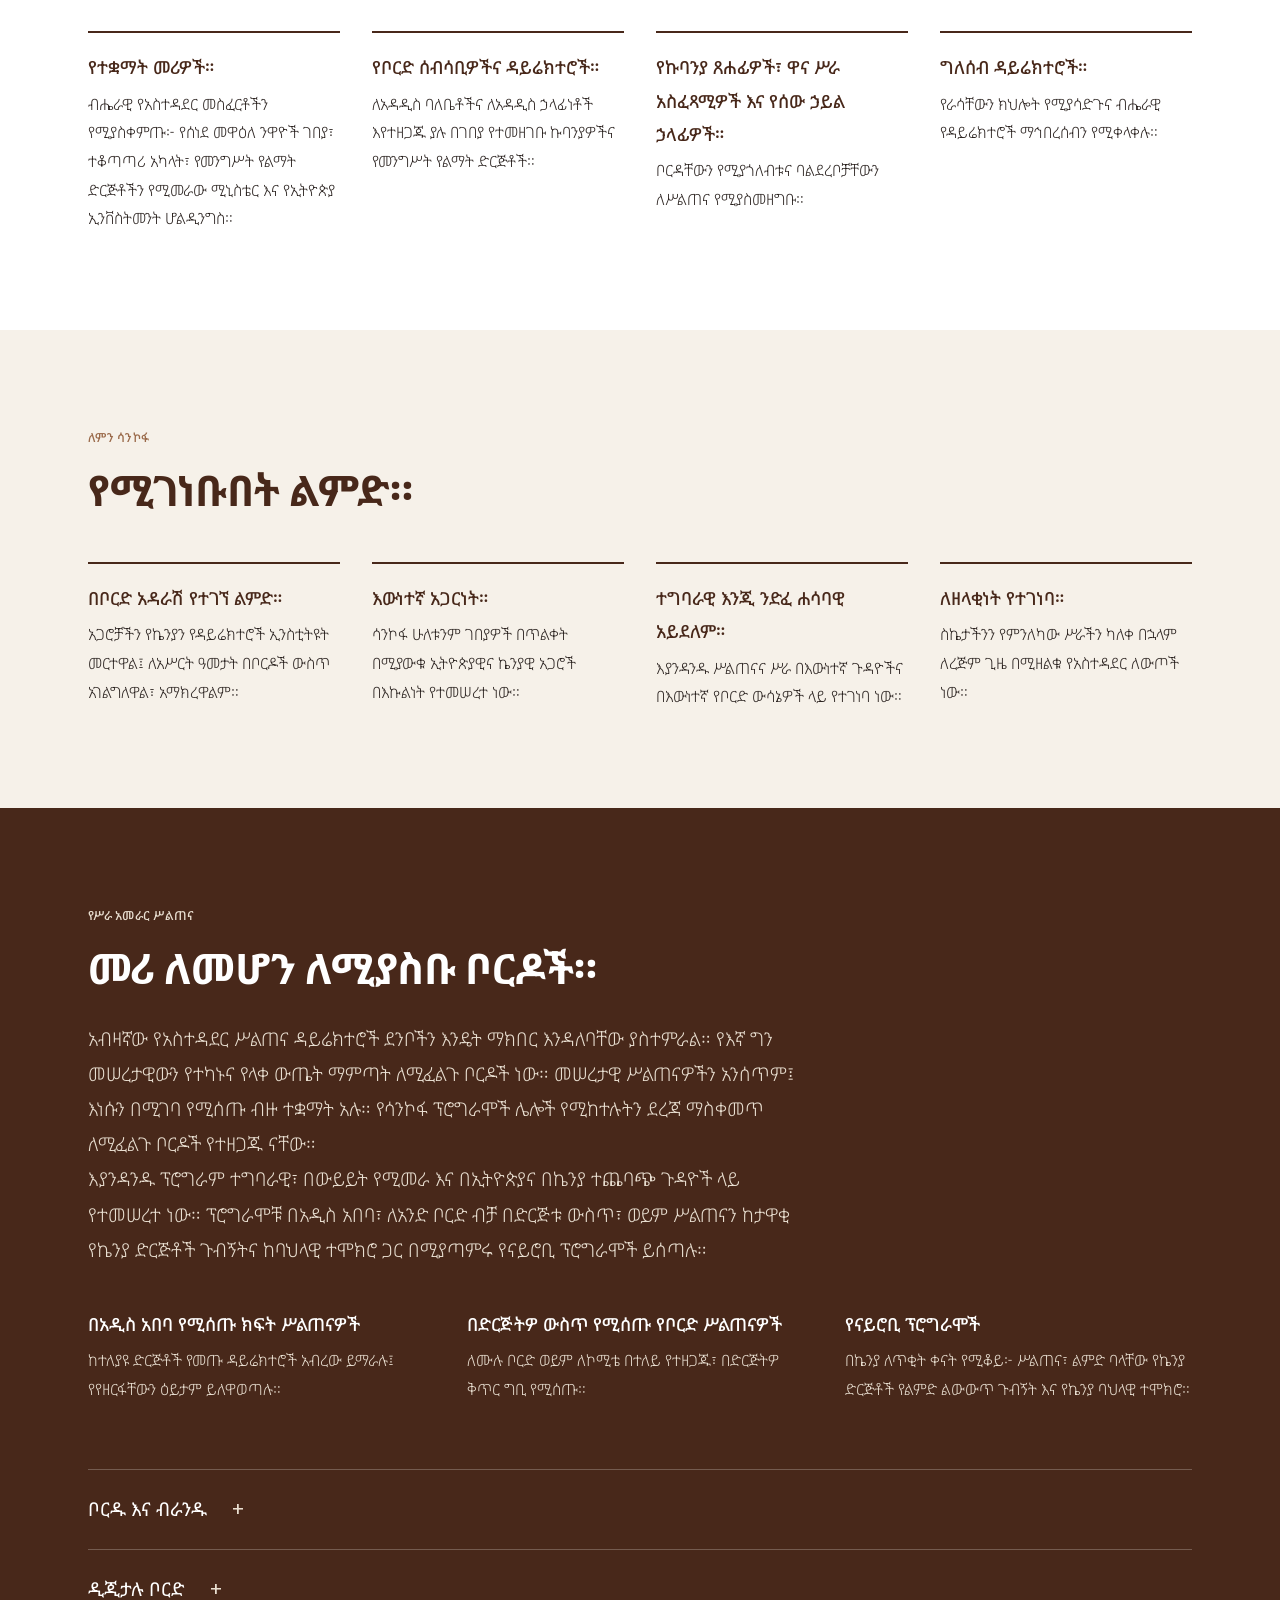
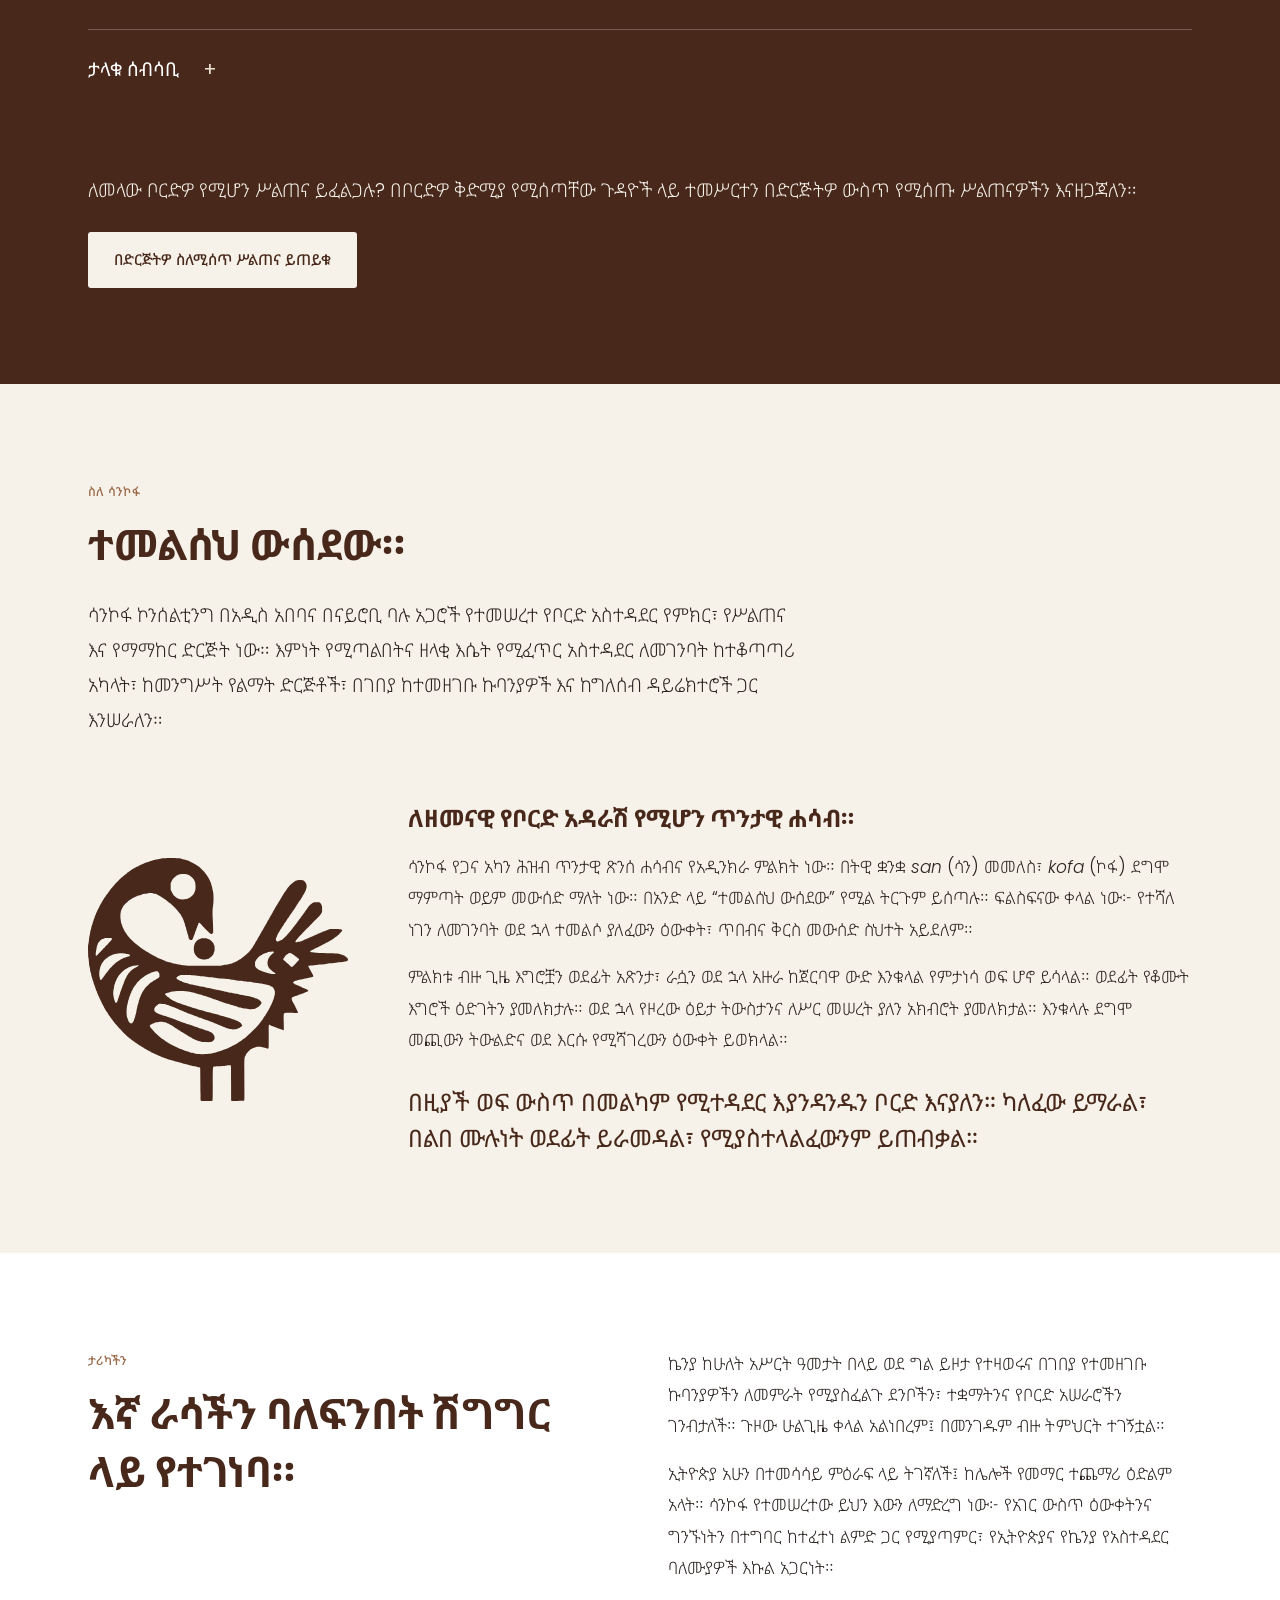
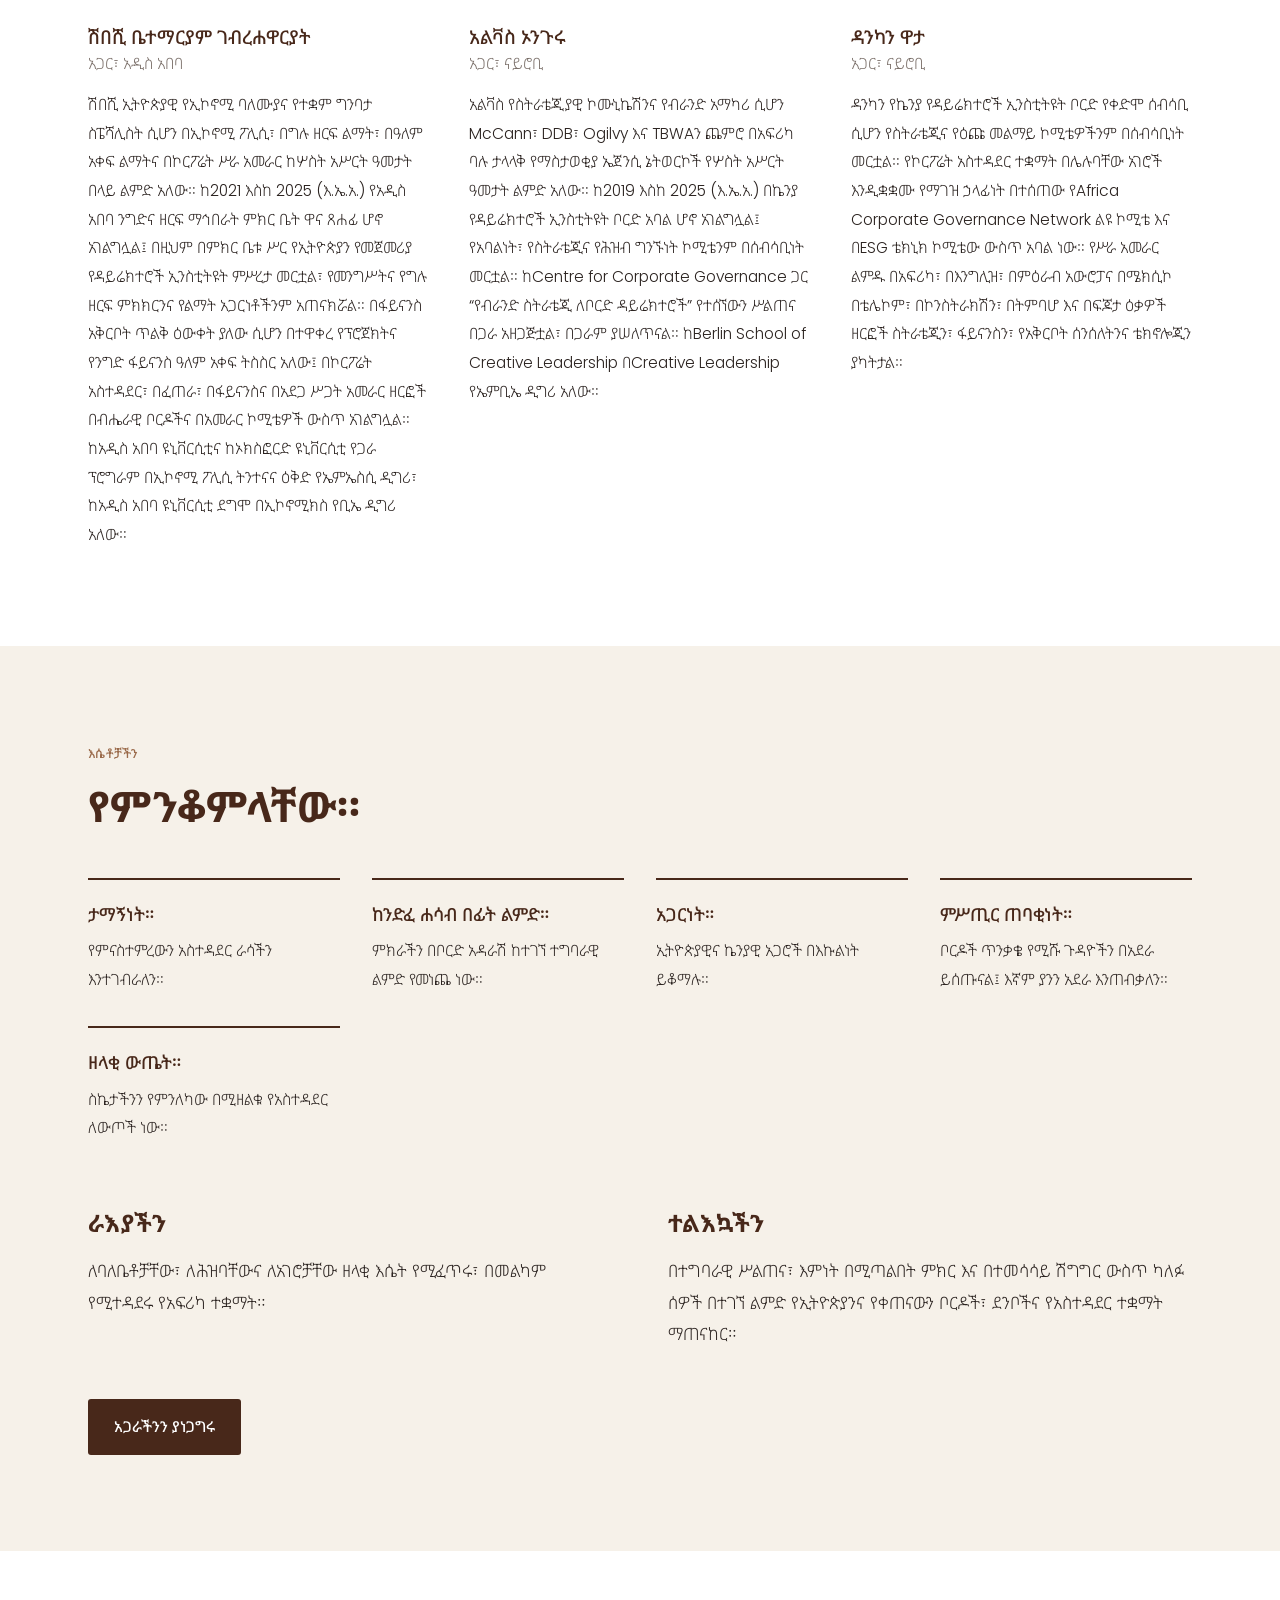
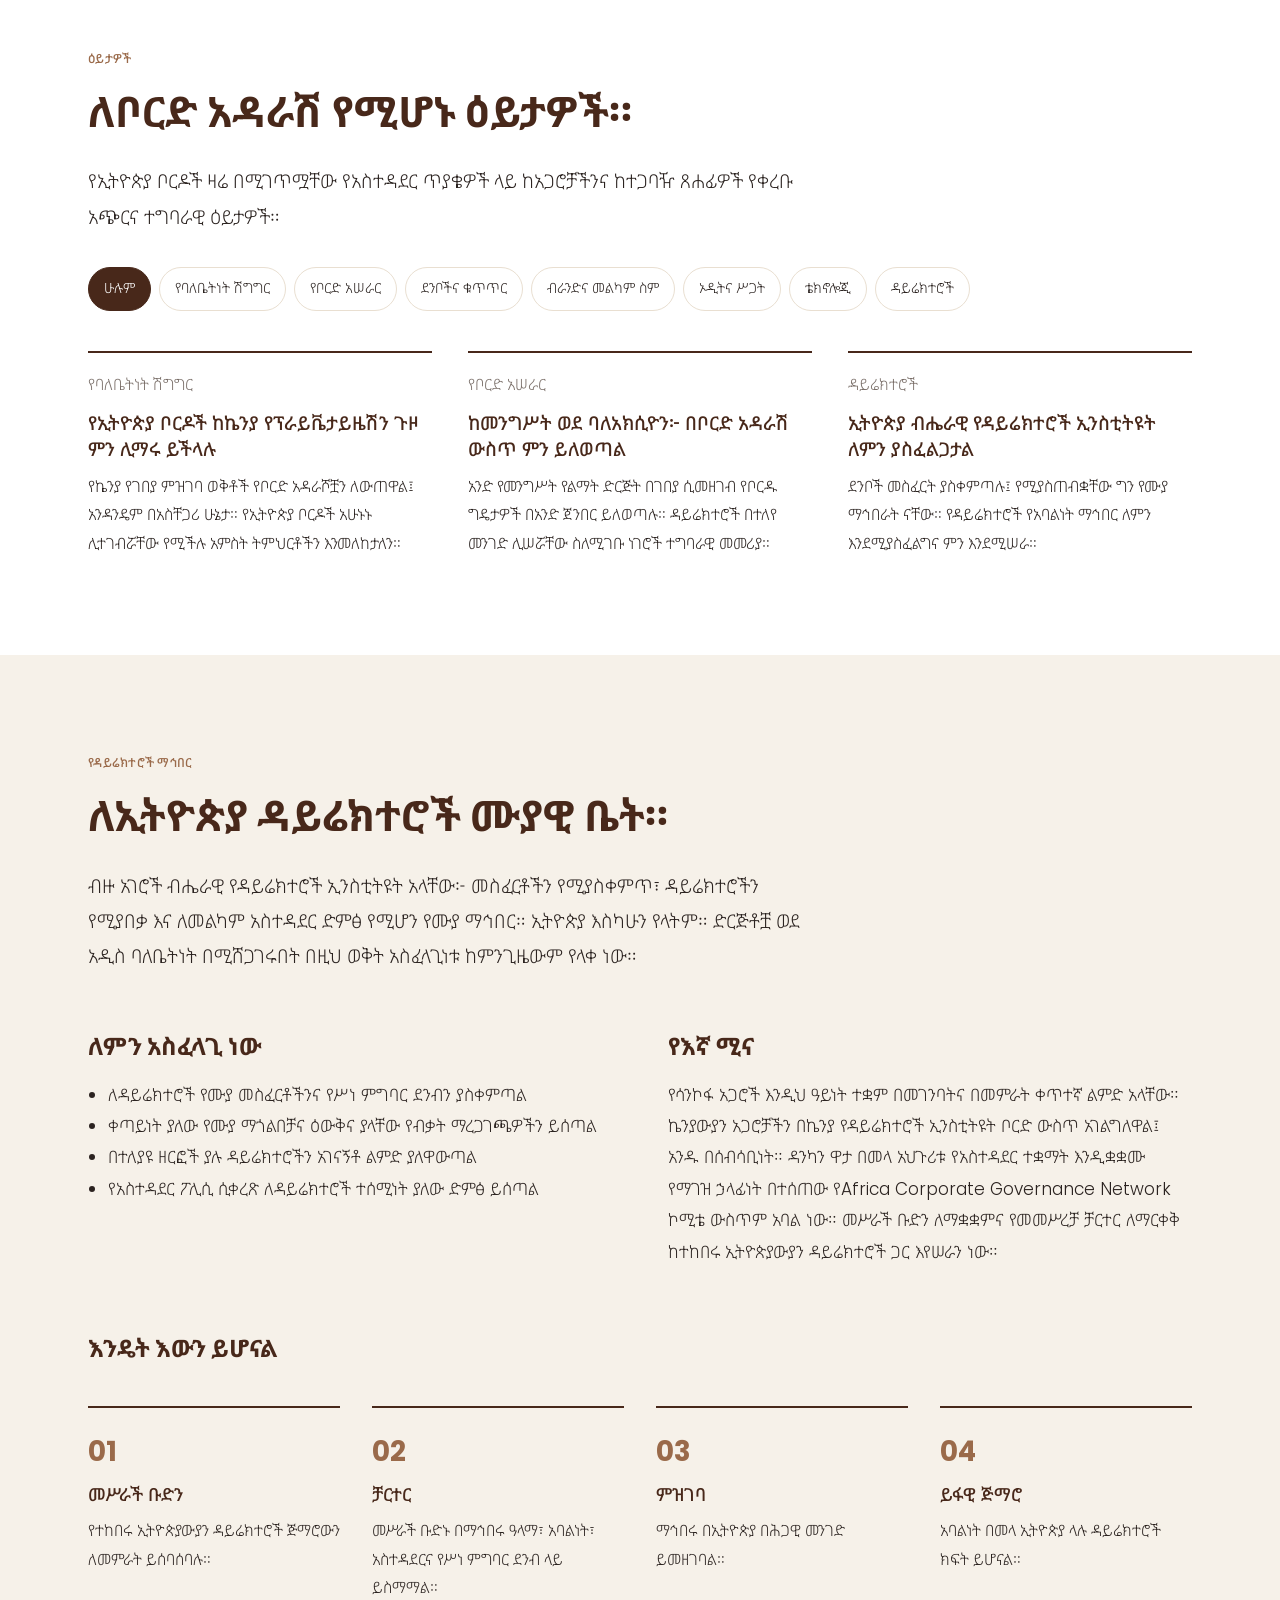
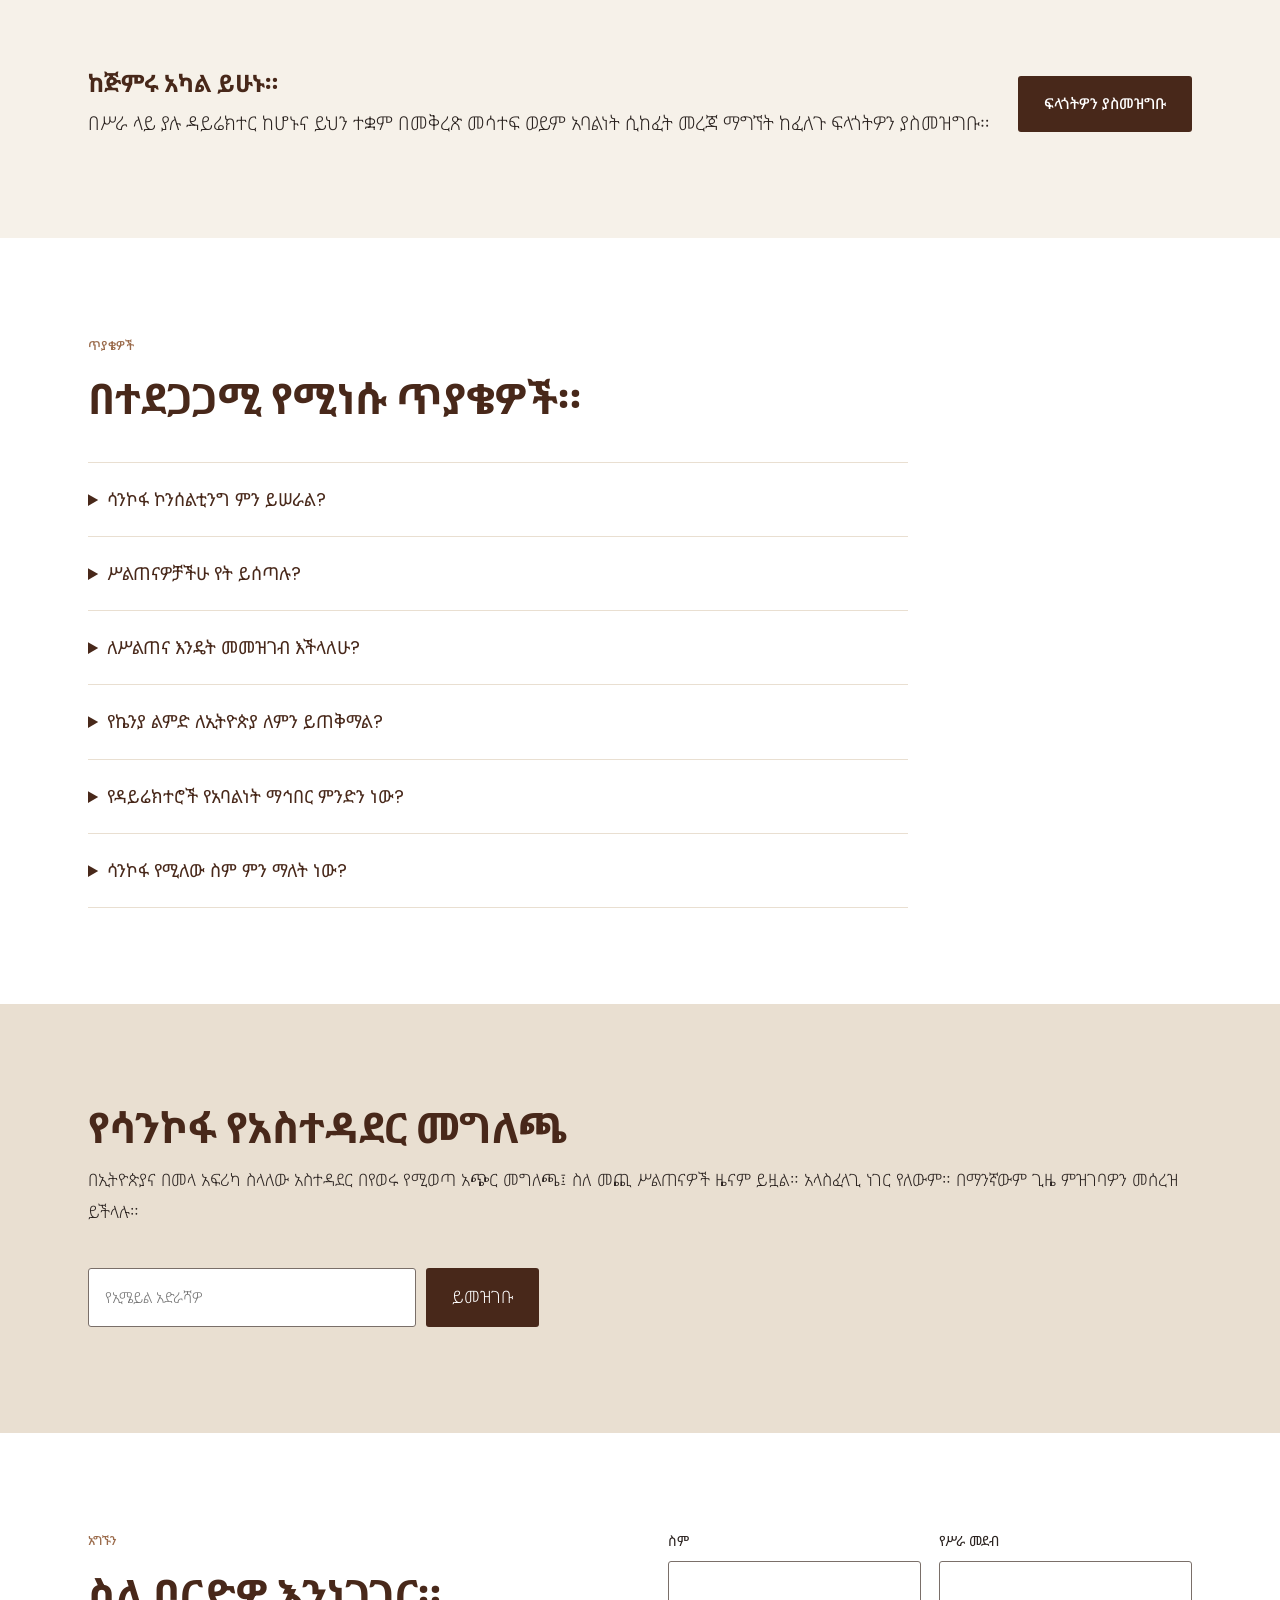
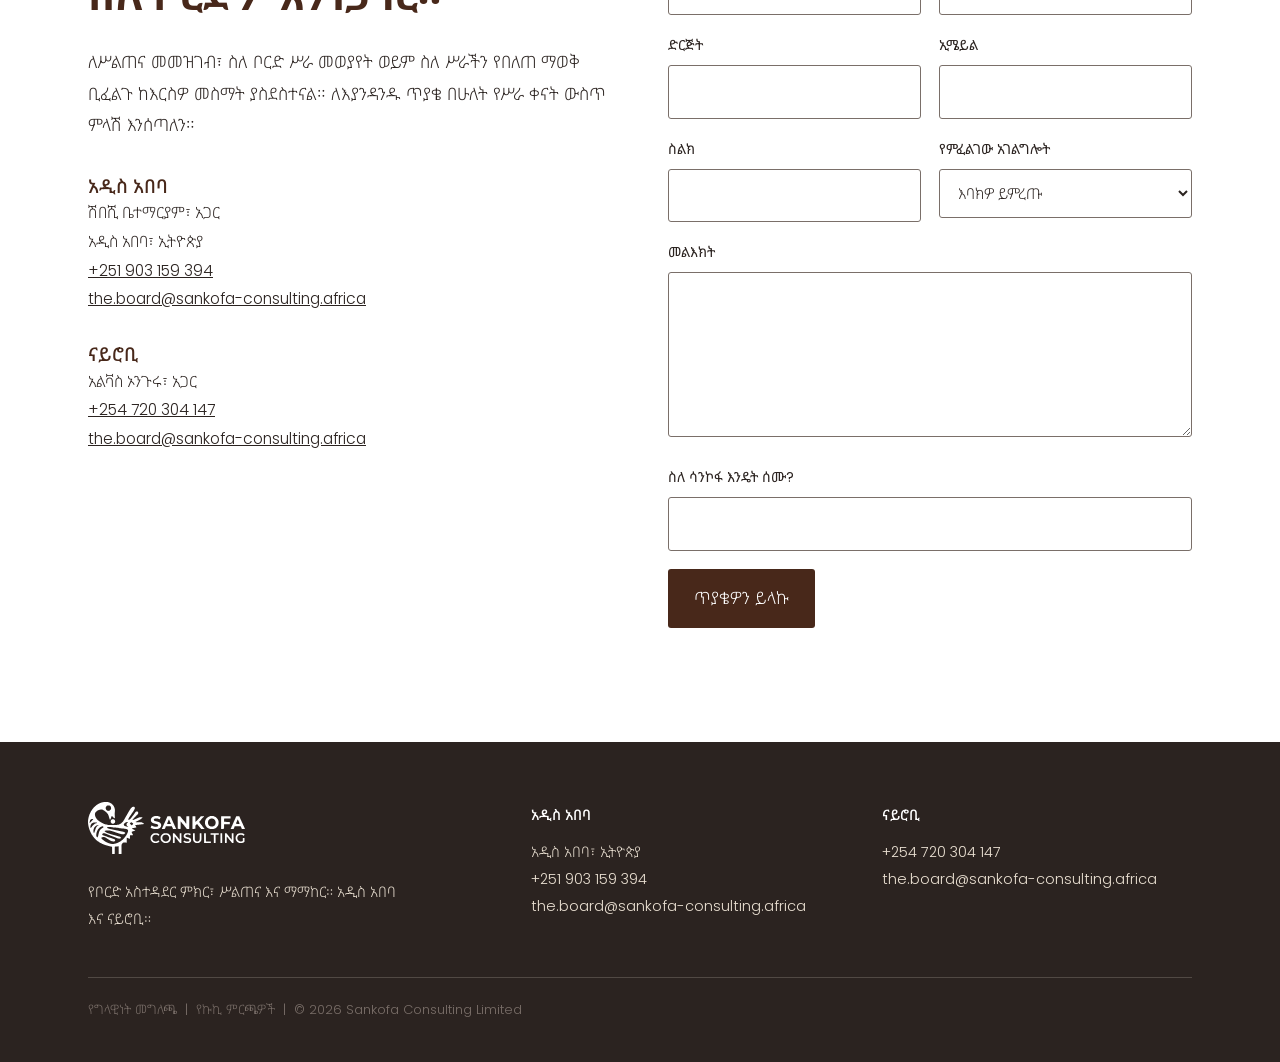
==== commit e72702be: "Added" ====
--- a/am/index.html
+++ b/am/index.html
@@ -898,8 +898,8 @@
               <div>
                 <h3>አዲስ አበባ</h3>
                 <p>
-                  ሽበሺ ቤተማርያም፣ አጋር<br />አዲስ አበባ፣ ኢትዮጵያ<br /><a href="tel:+251903102864"
-                    >+251 903 102 864</a
+                  ሽበሺ ቤተማርያም፣ አጋር<br />አዲስ አበባ፣ ኢትዮጵያ<br /><a href="tel:+251903159394"
+                    >+251 903 159 394</a
                   ><br /><a href="mailto:the.board@sankofa-consulting.africa"
                     >the.board@sankofa-consulting.africa</a
                   >
@@ -994,8 +994,8 @@
           <div>
             <h4>አዲስ አበባ</h4>
             <p>
-              አዲስ አበባ፣ ኢትዮጵያ<br /><a href="tel:+251903102864"
-                >+251 903 102 864</a
+              አዲስ አበባ፣ ኢትዮጵያ<br /><a href="tel:+251903159394"
+                >+251 903 159 394</a
               ><br /><a href="mailto:the.board@sankofa-consulting.africa"
                 >the.board@sankofa-consulting.africa</a
               >
--- a/assets/site.css
+++ b/assets/site.css
@@ -695,6 +695,25 @@
 .course-meta strong {
   color: var(--brown);
 }
+.course-price b {
+  font-weight: 500;
+  color: var(--brown);
+}
+.course-fees {
+  margin-top: 36px;
+  padding: 24px;
+  background: var(--parchment);
+  scroll-margin-top: 110px;
+  font-size: 15px;
+}
+.course-fees h3 {
+  color: var(--brown);
+  font-size: 20px;
+  font-weight: 500;
+}
+.course-fees p {
+  margin-top: 12px;
+}
 .selected-courses {
   padding: 18px;
   background: var(--parchment);
